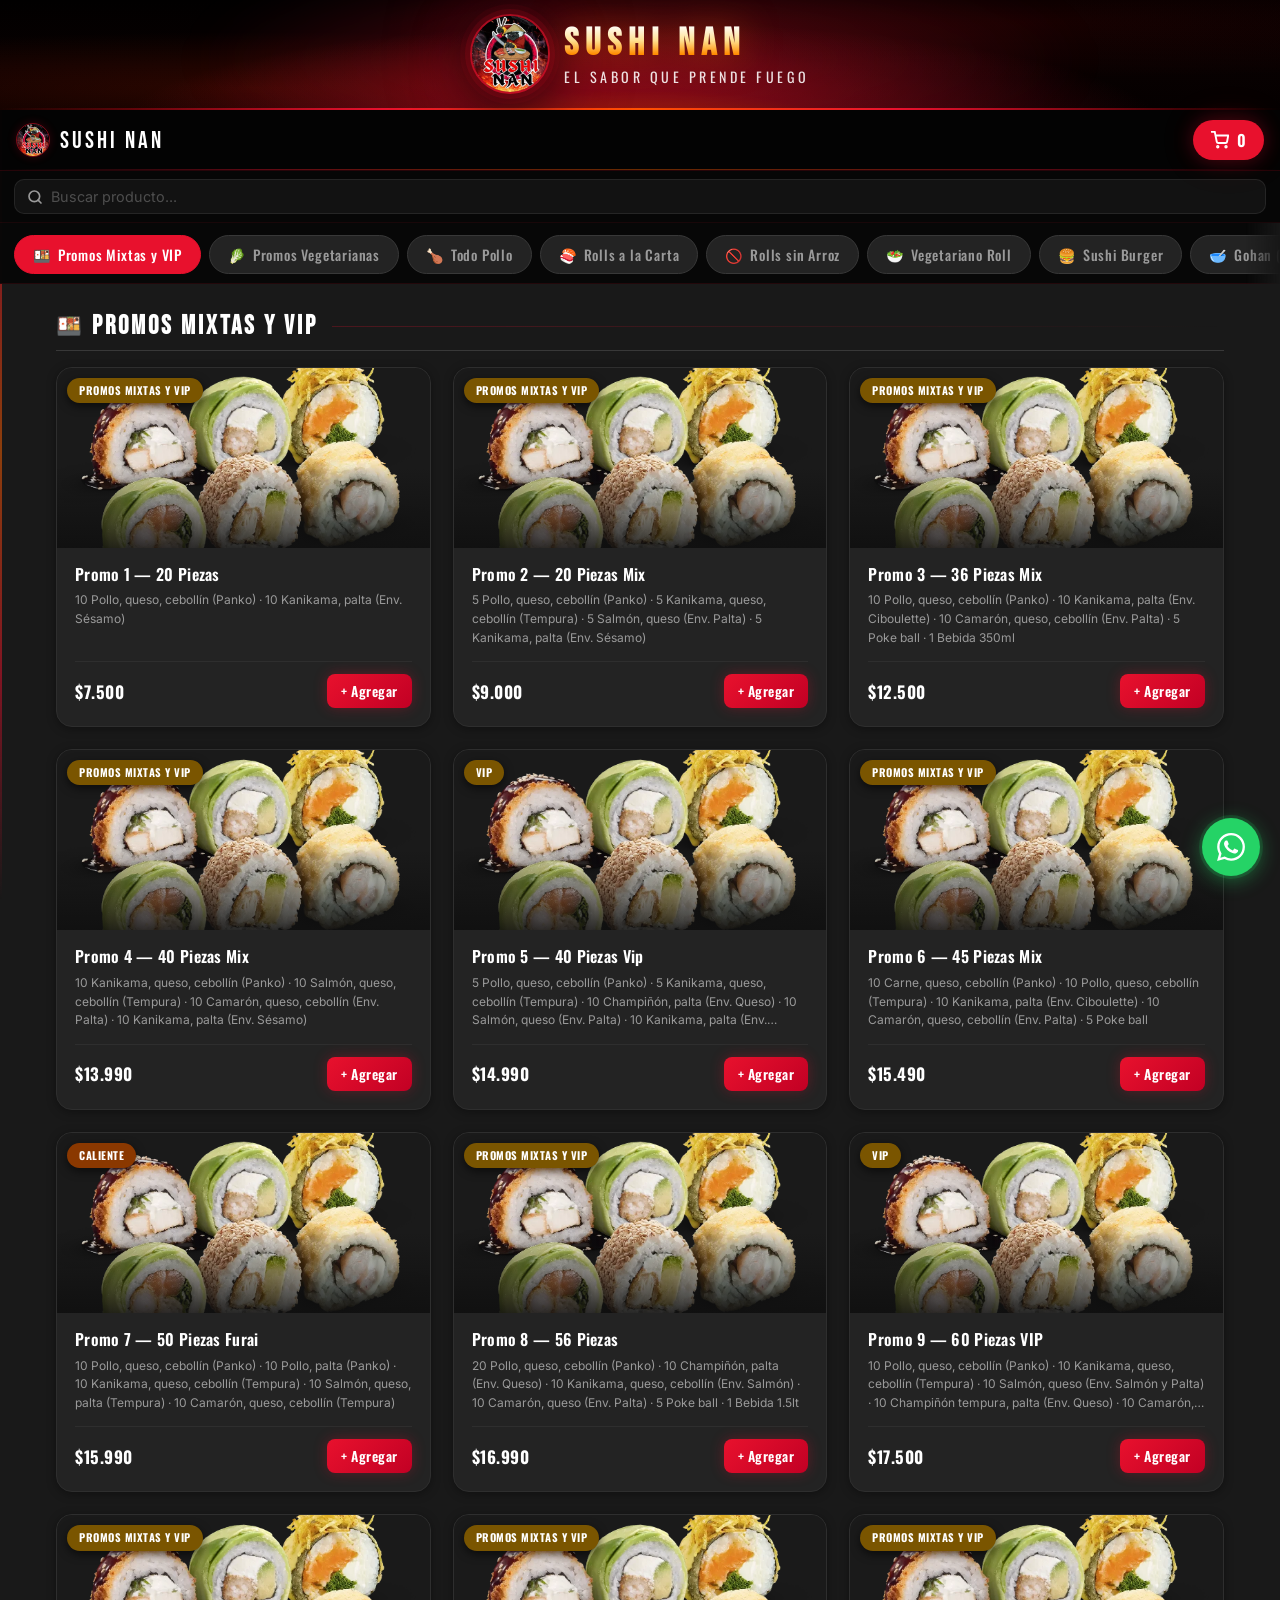
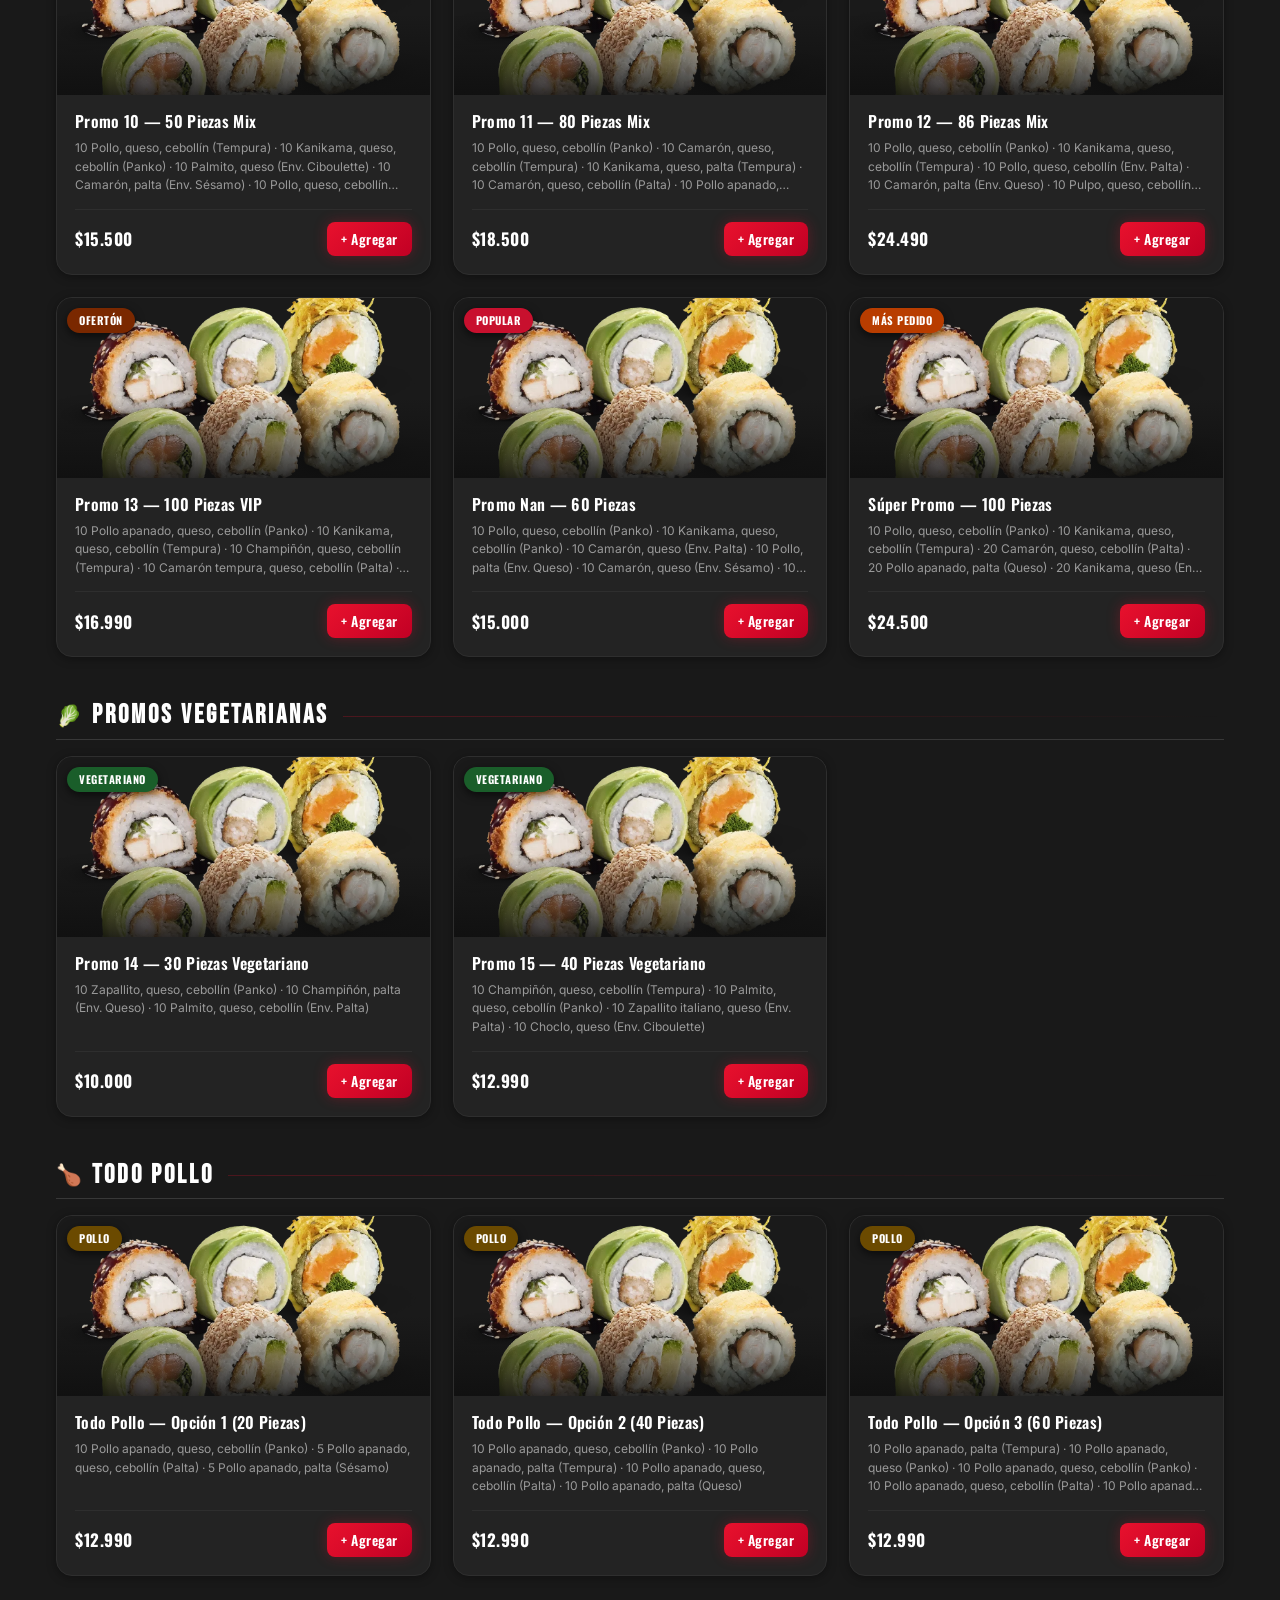
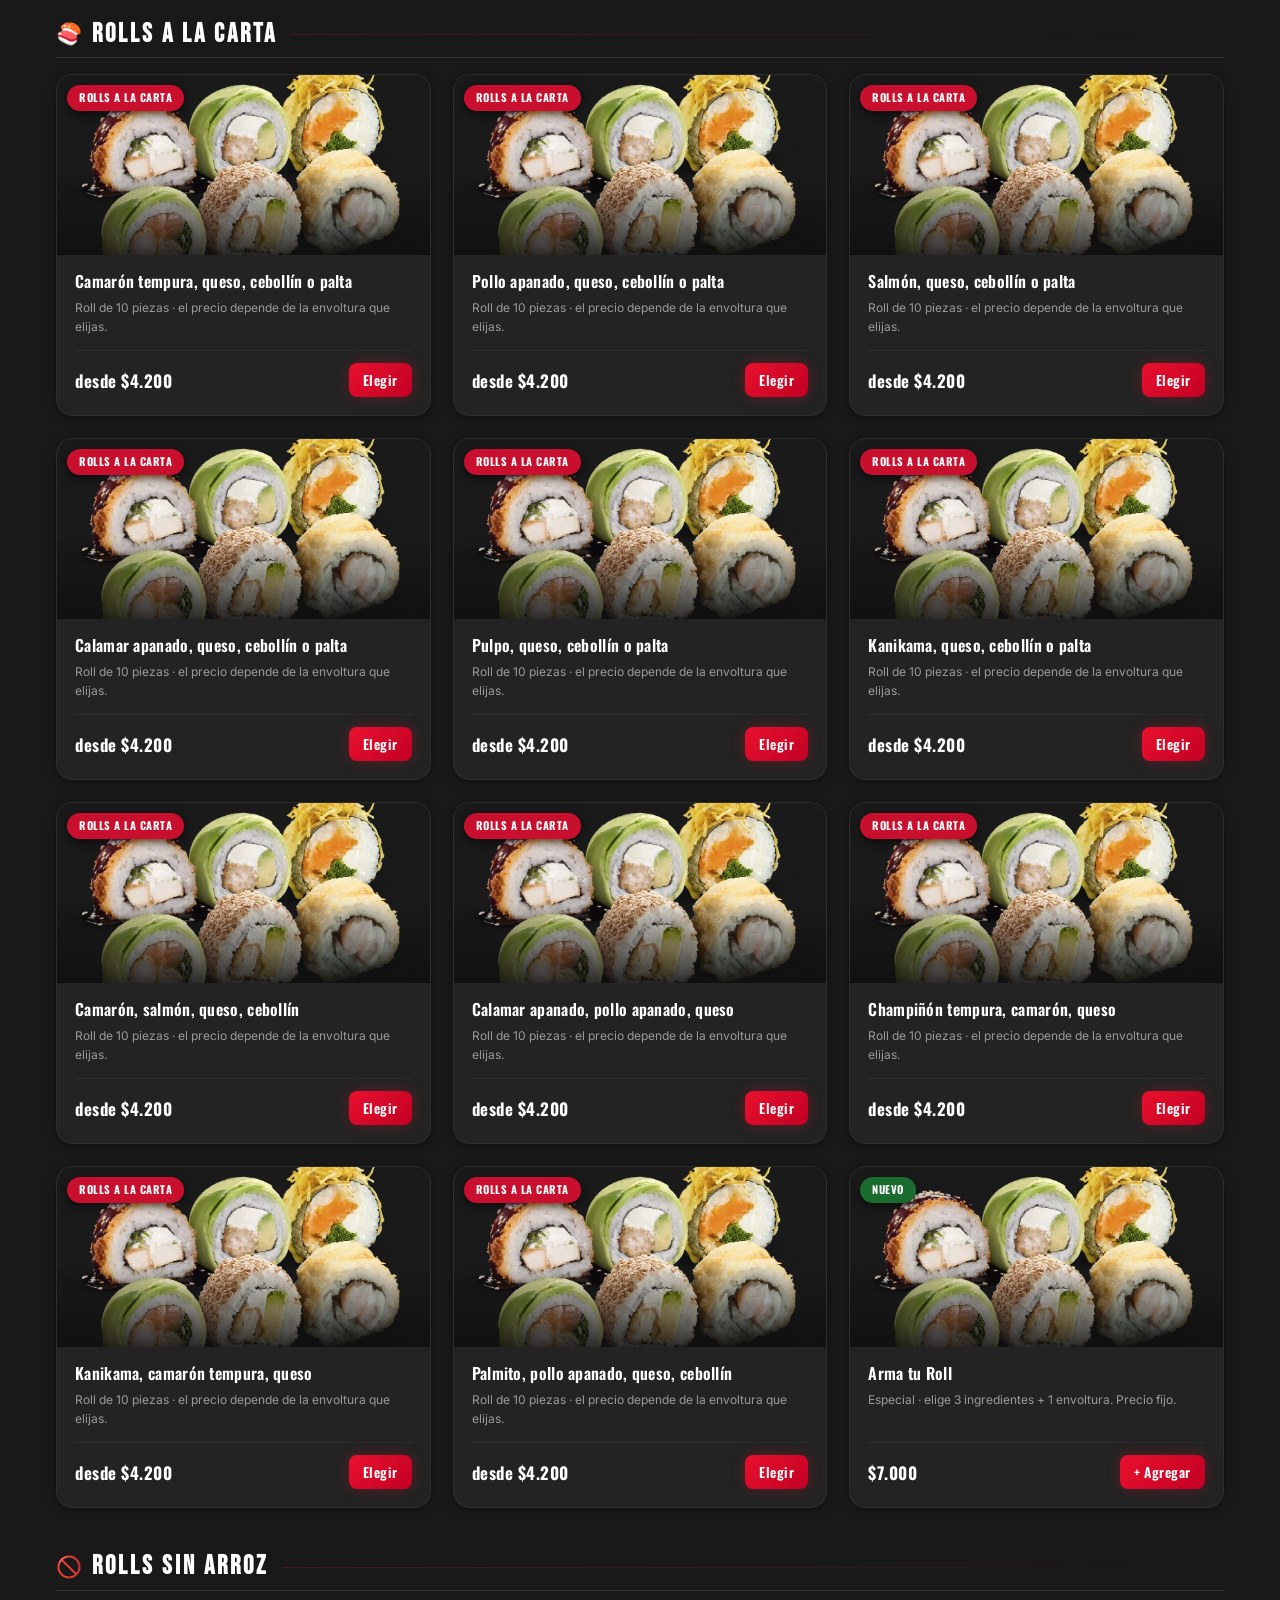
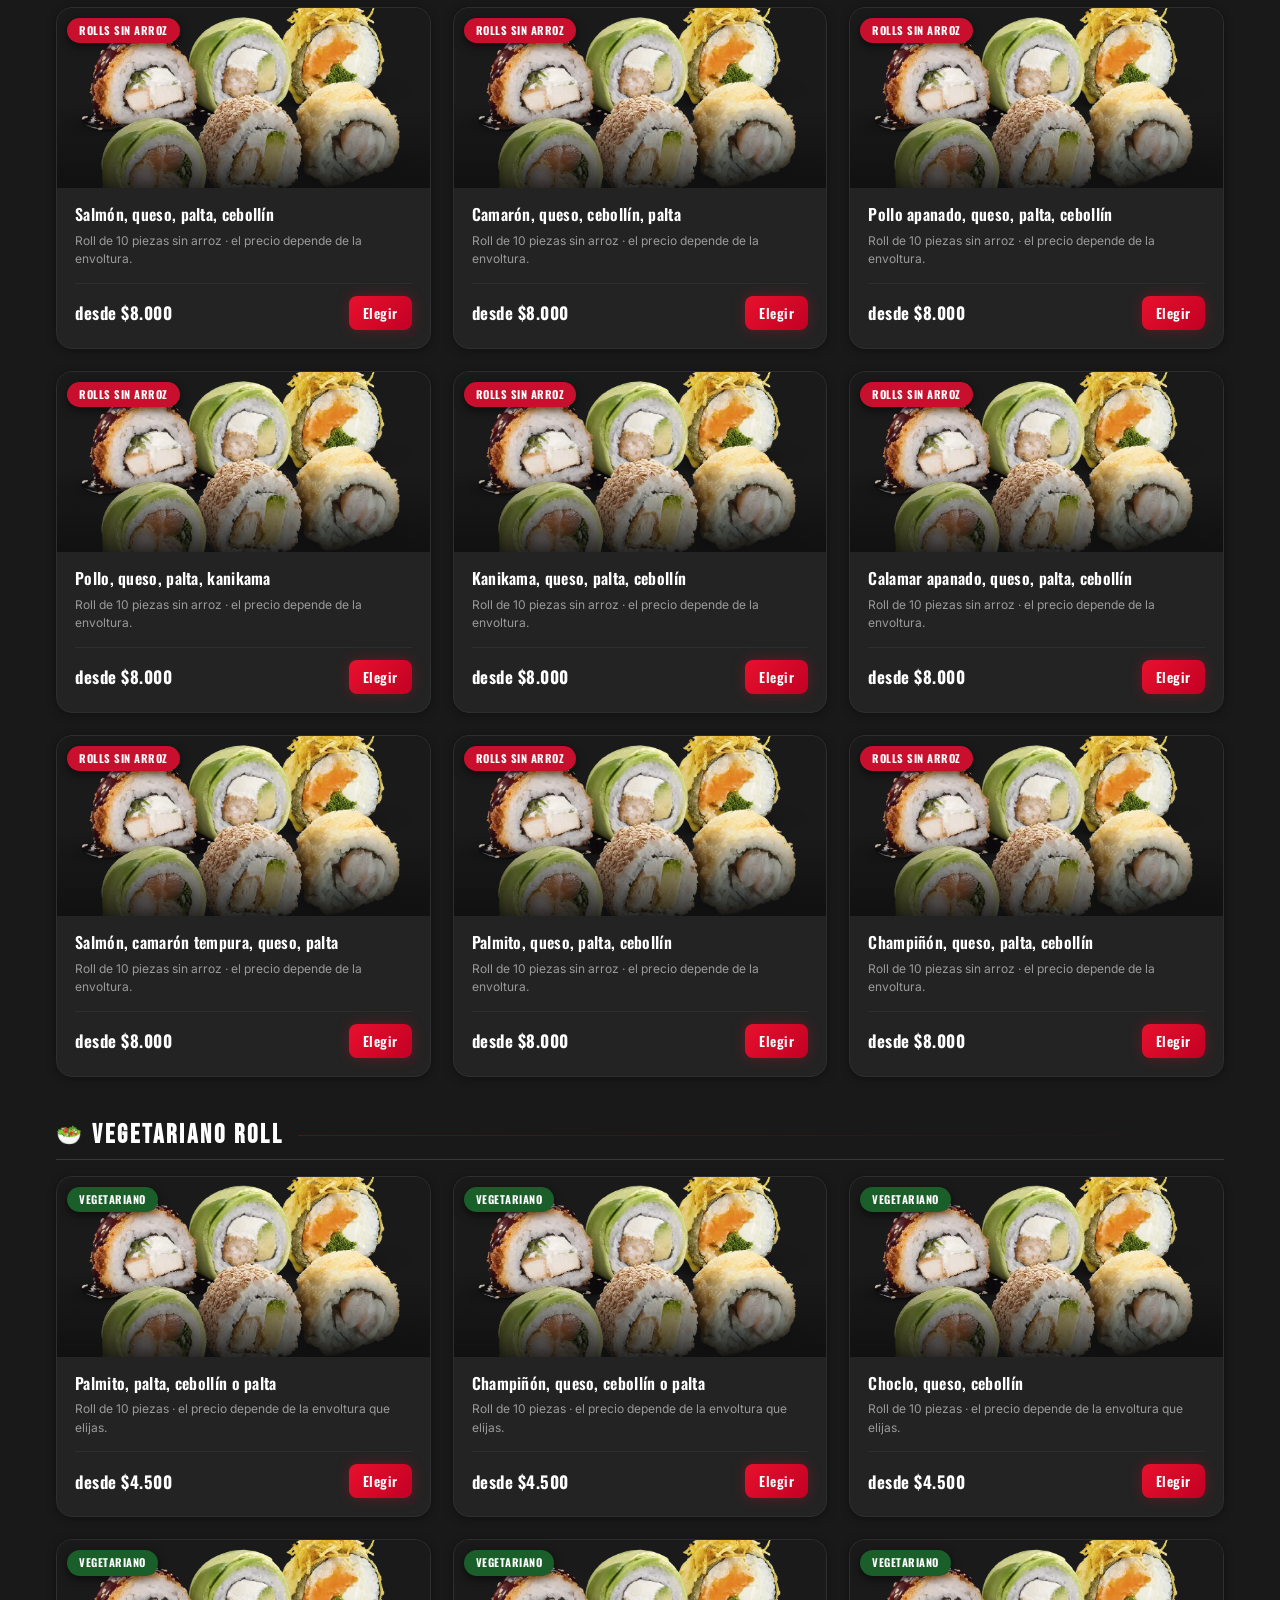
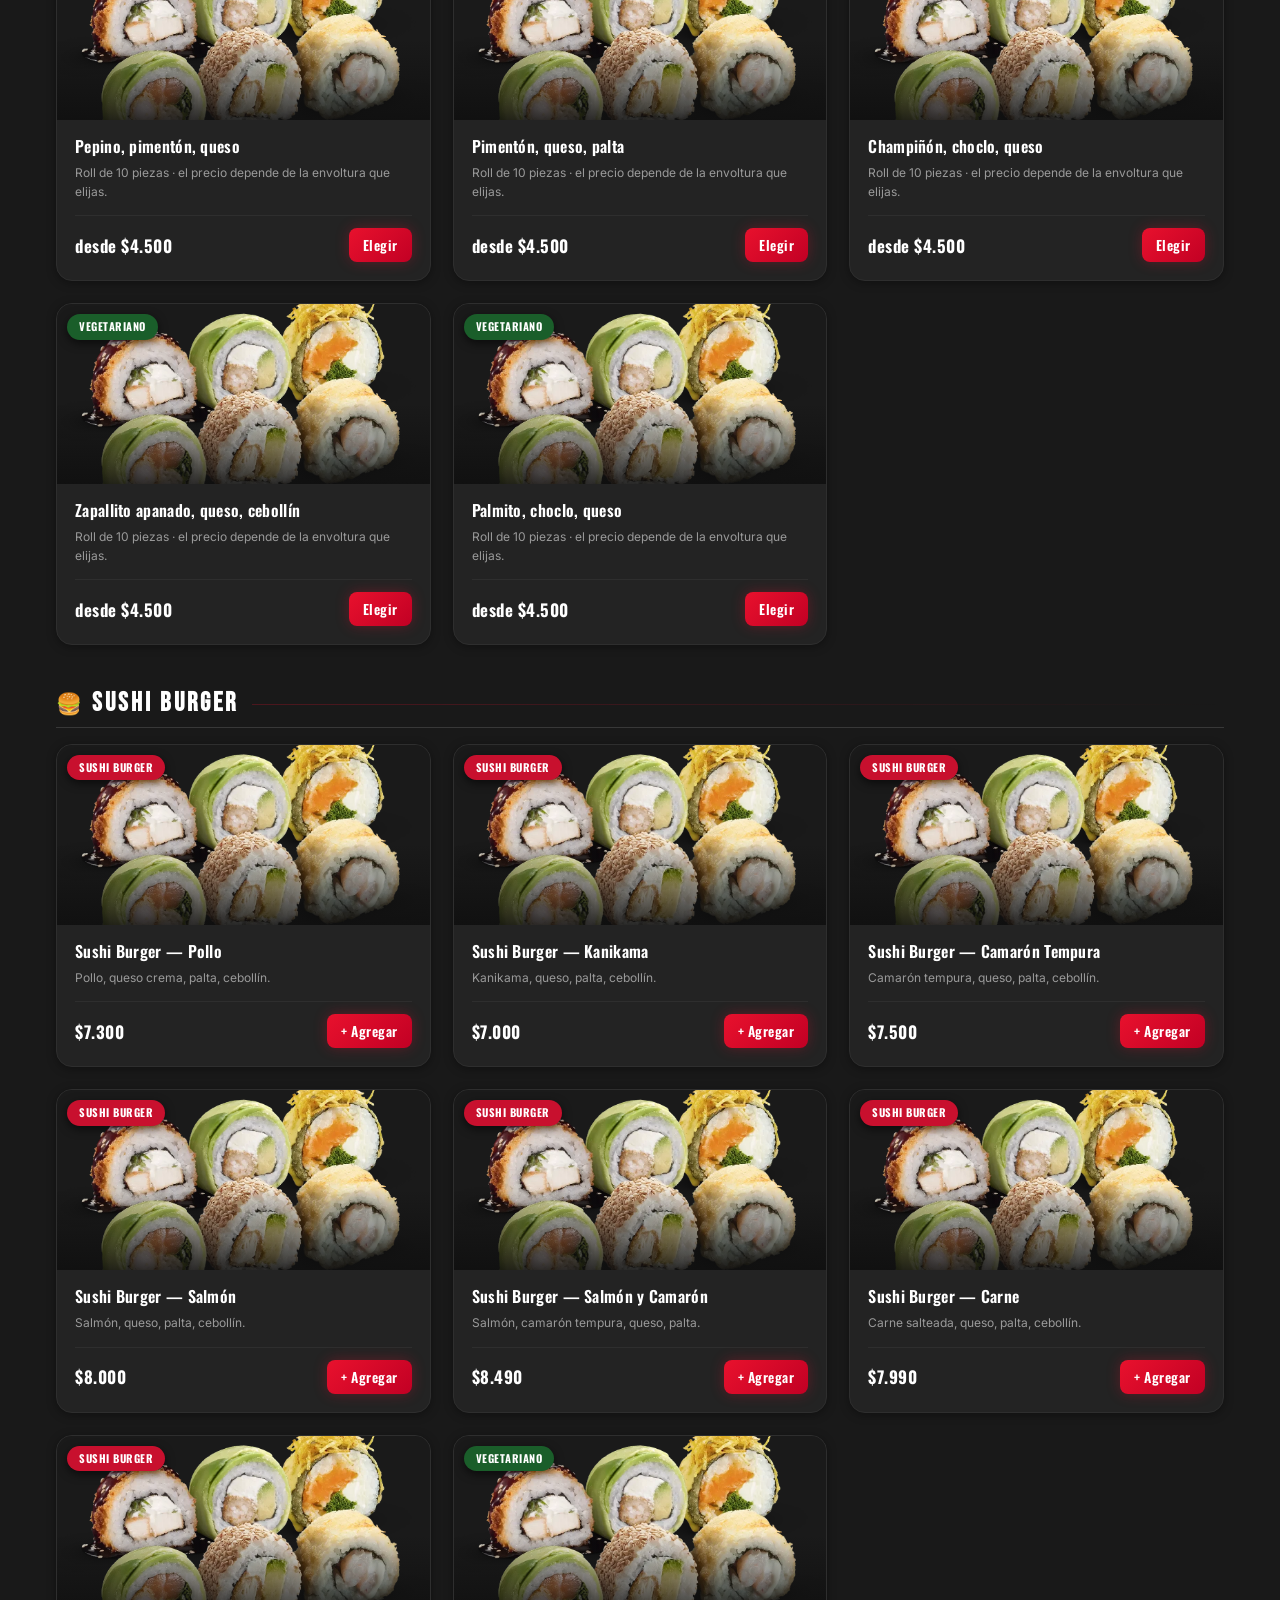
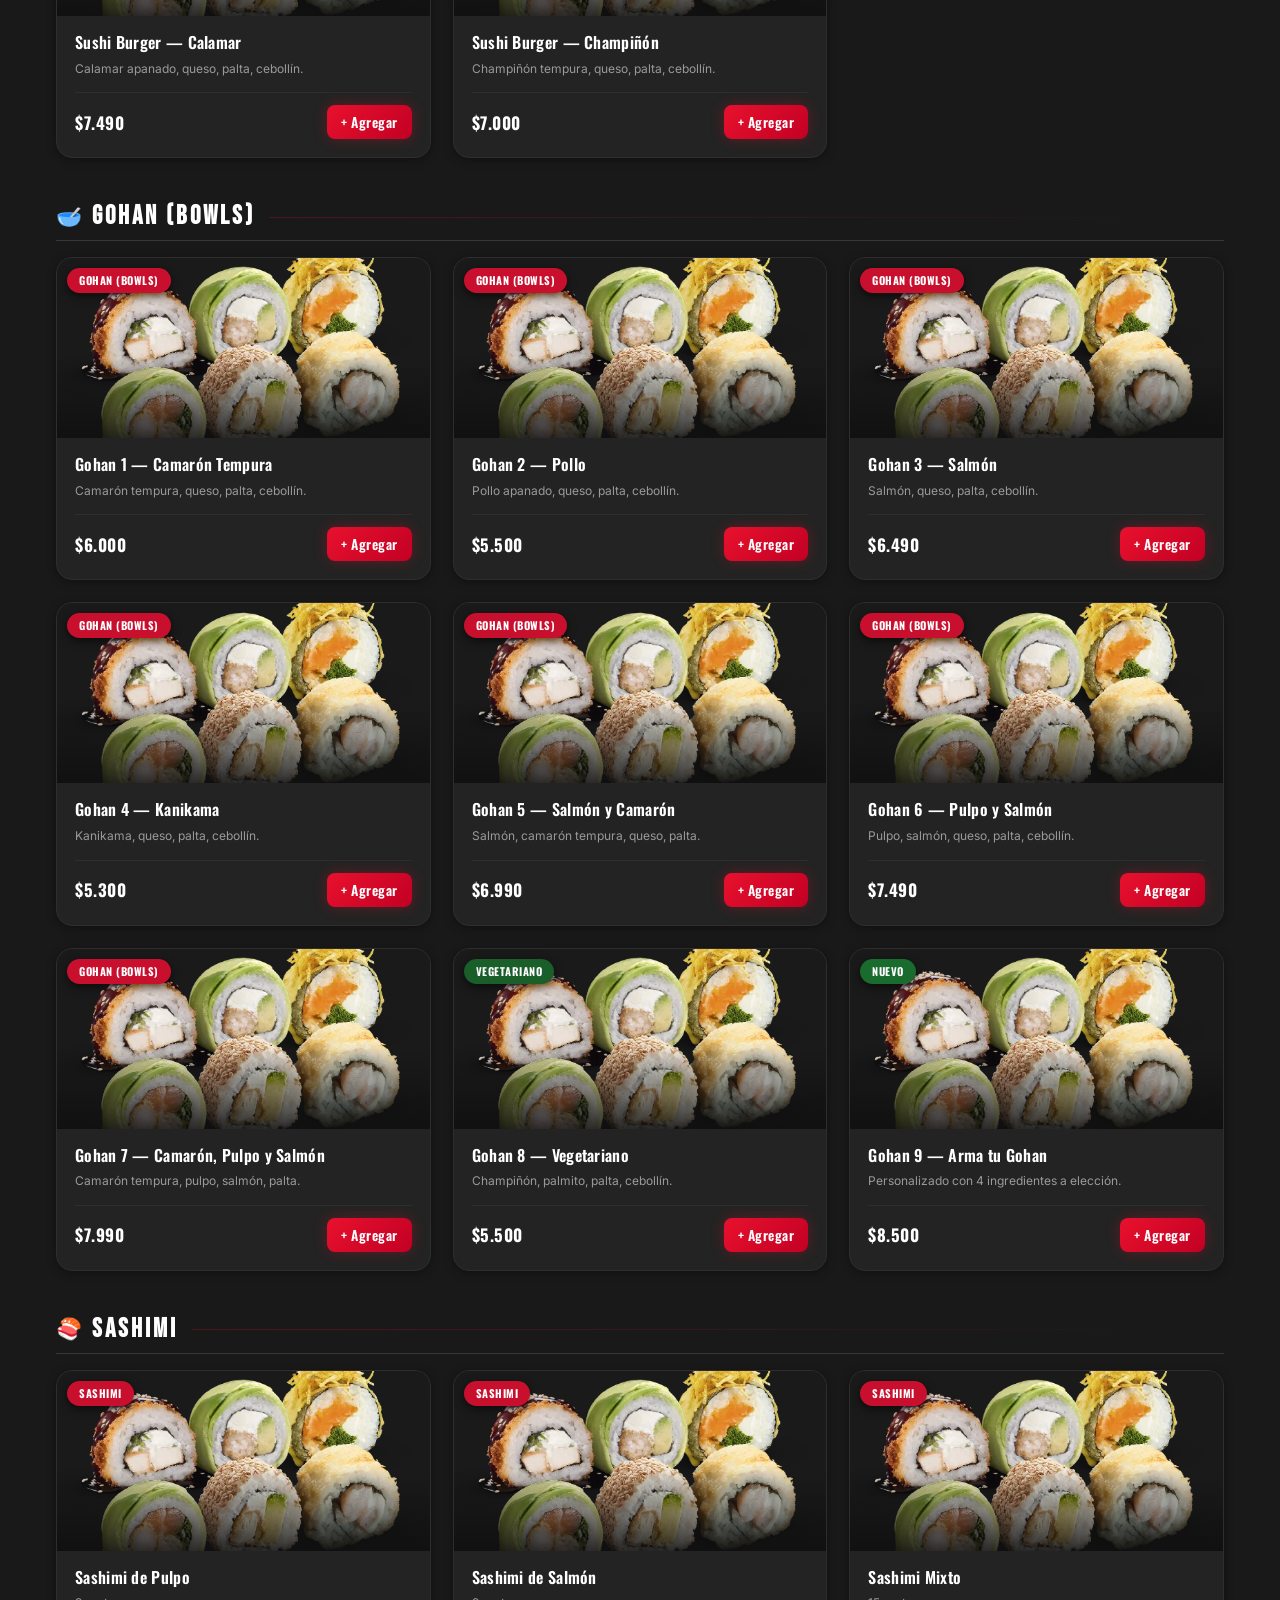
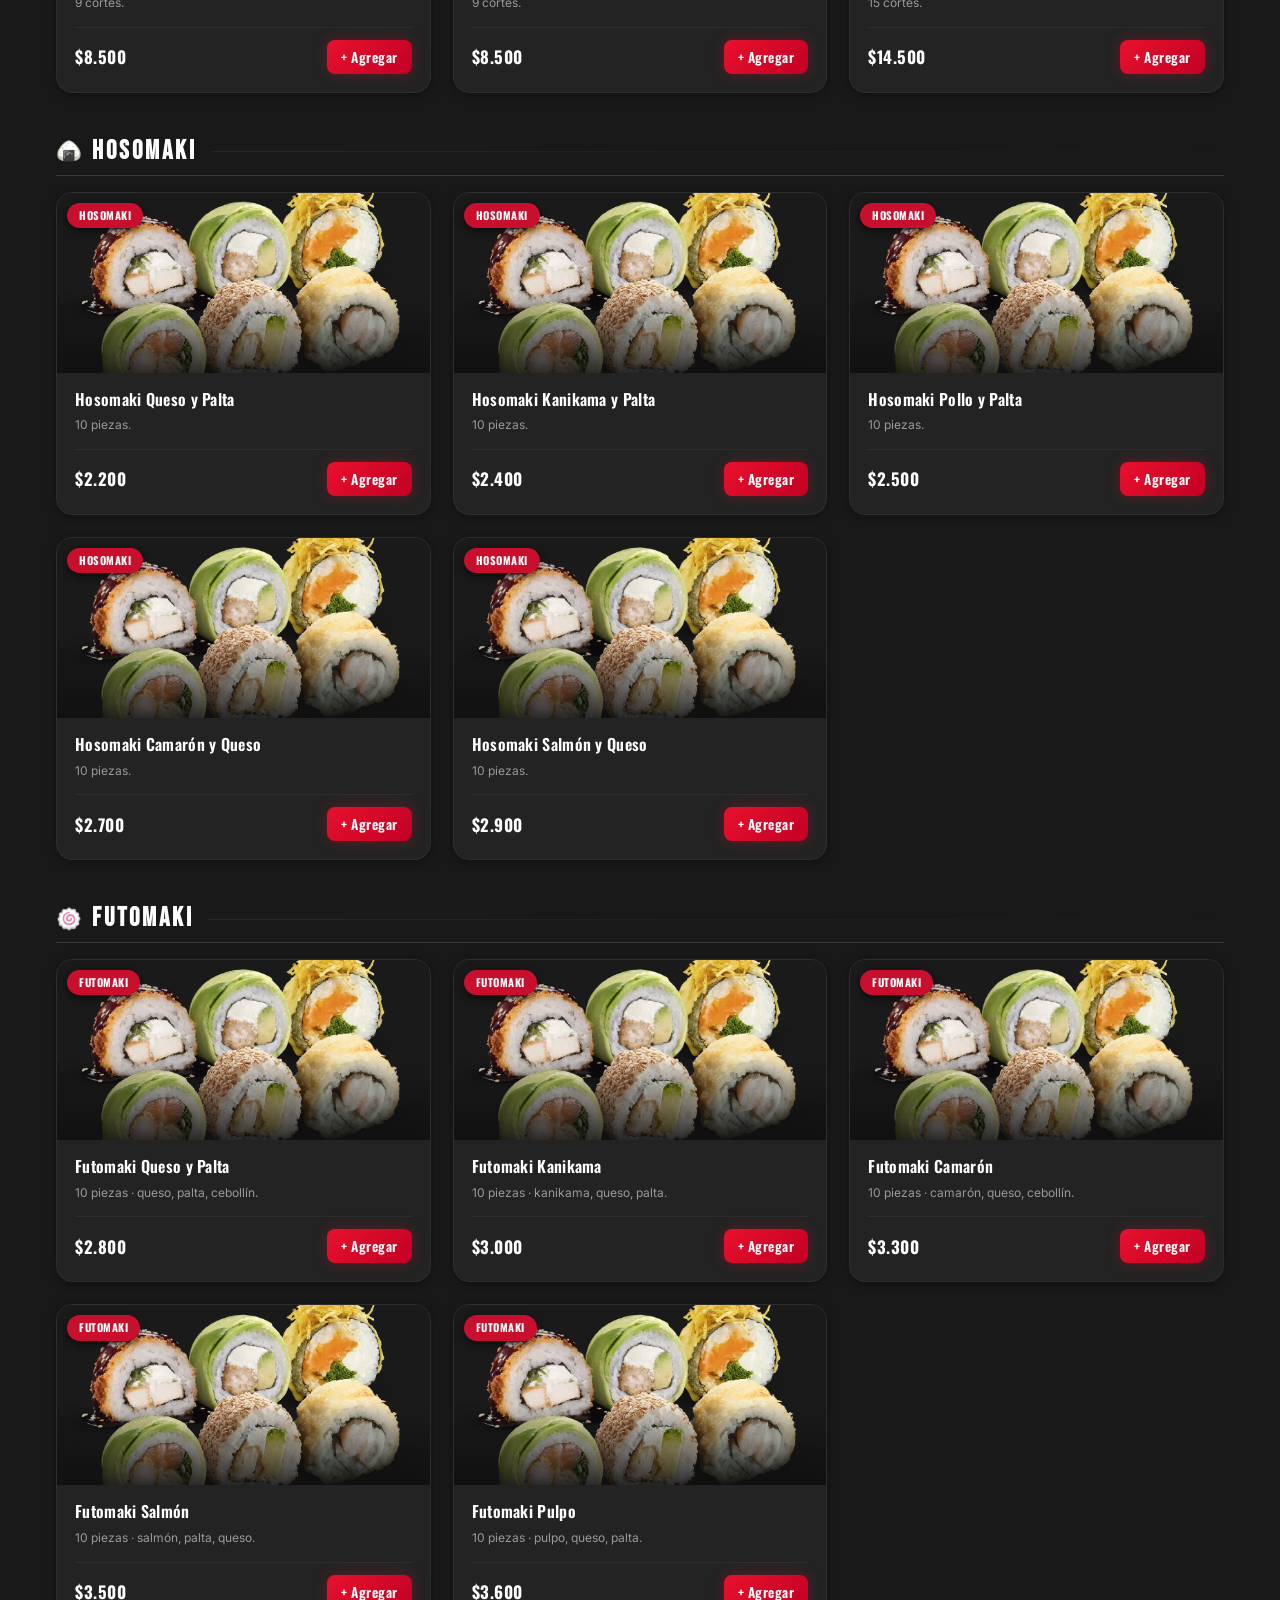
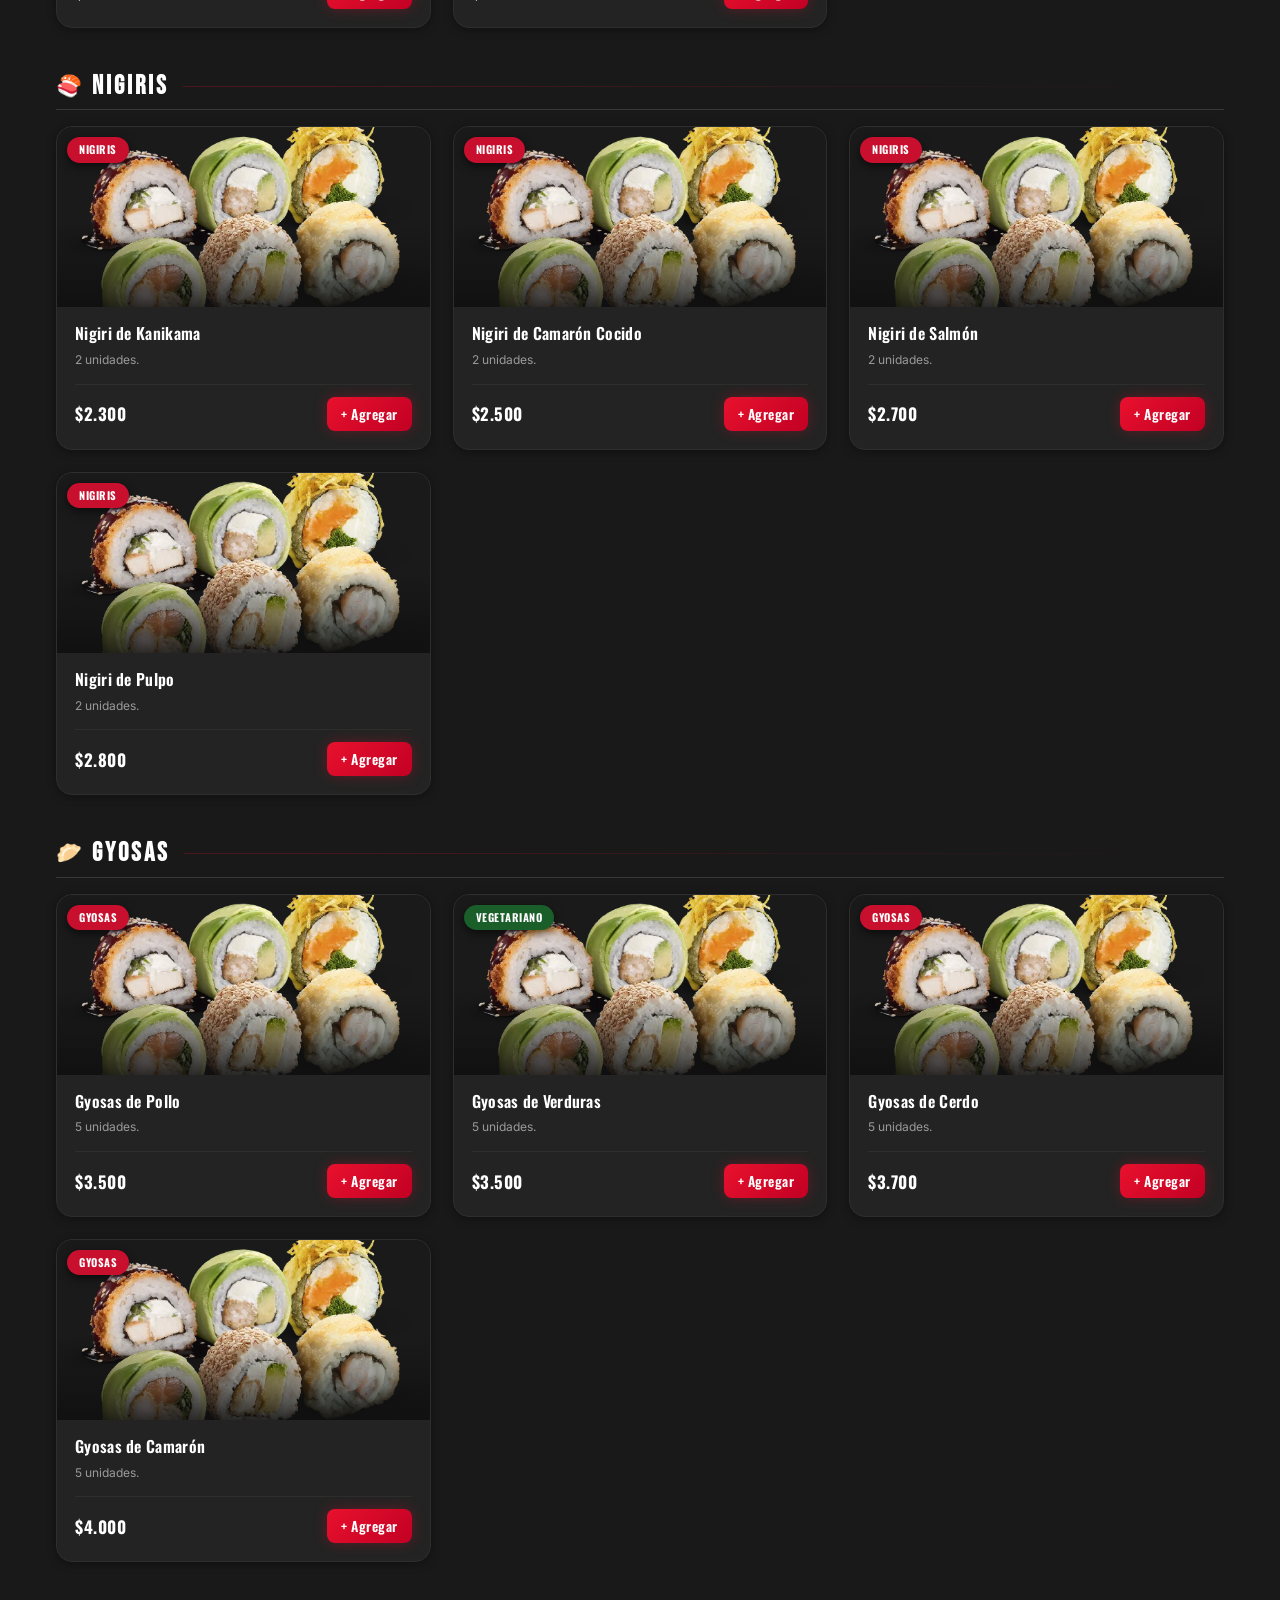
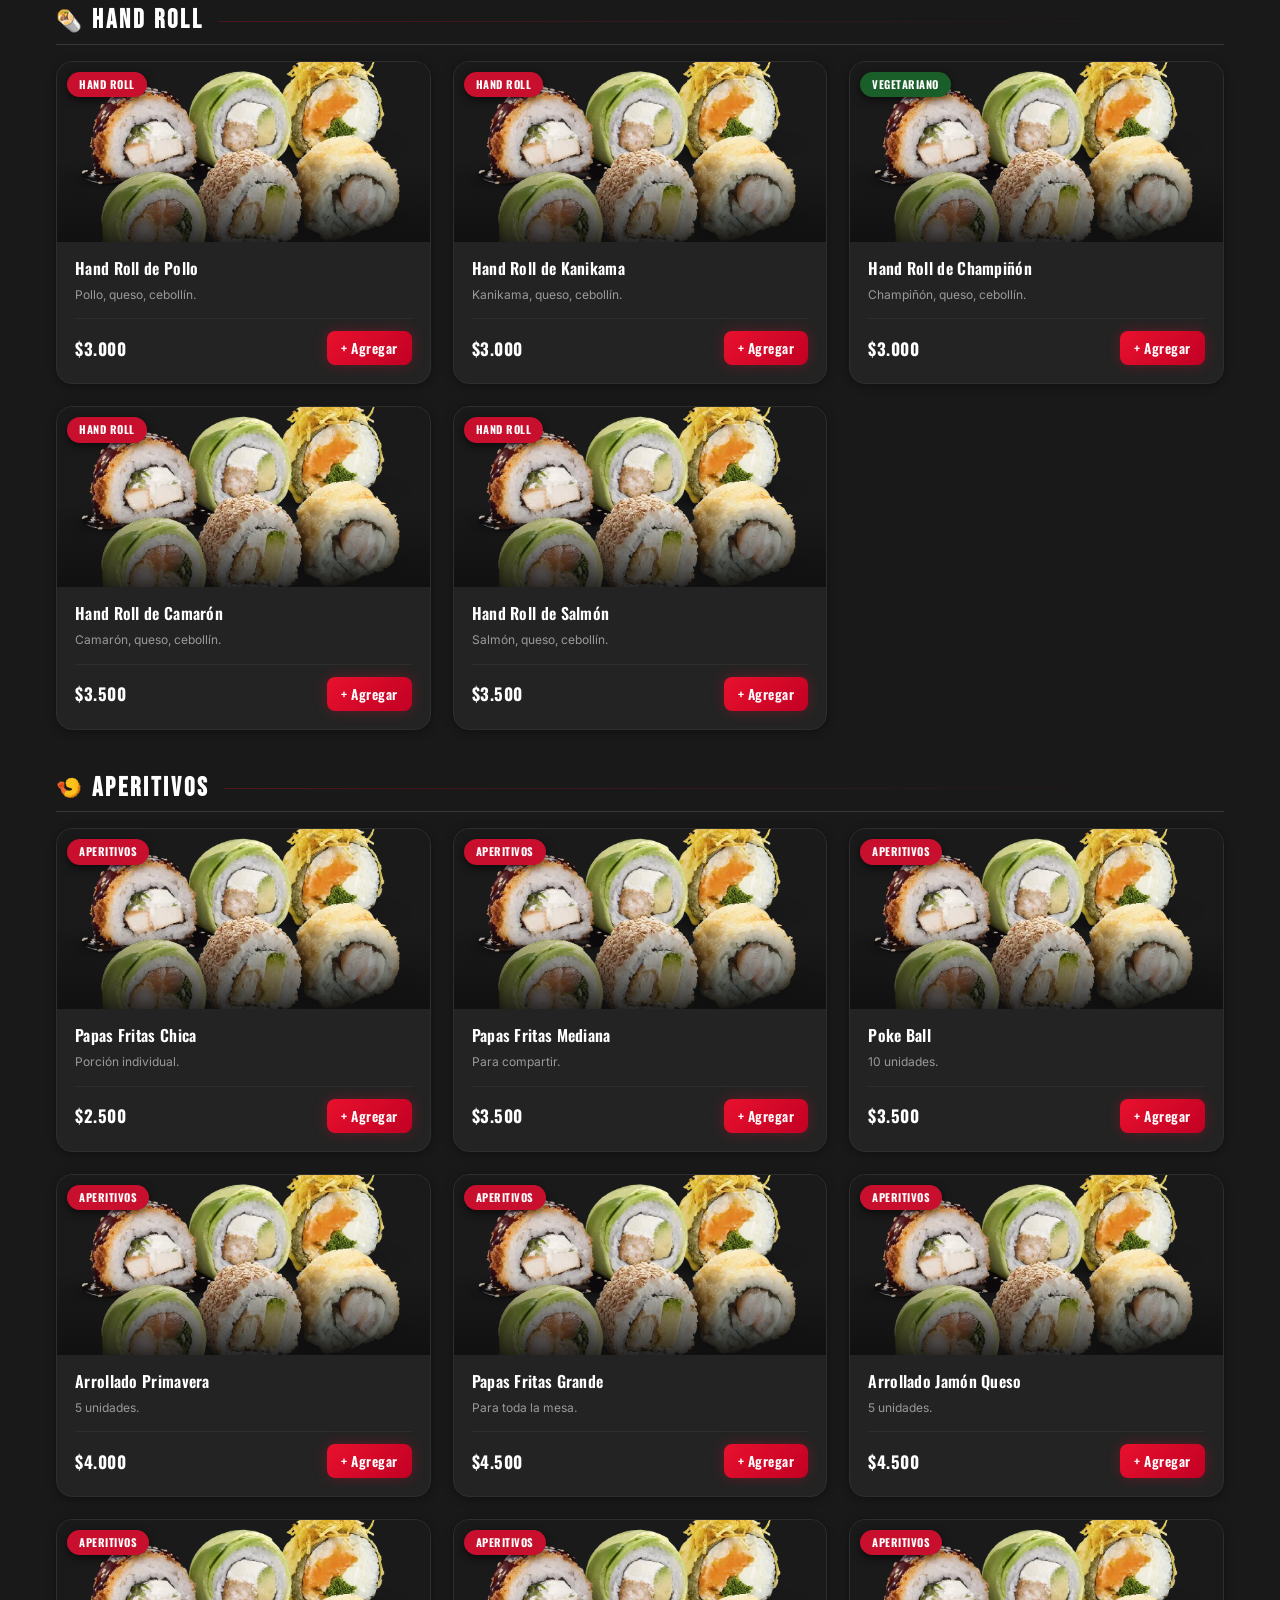
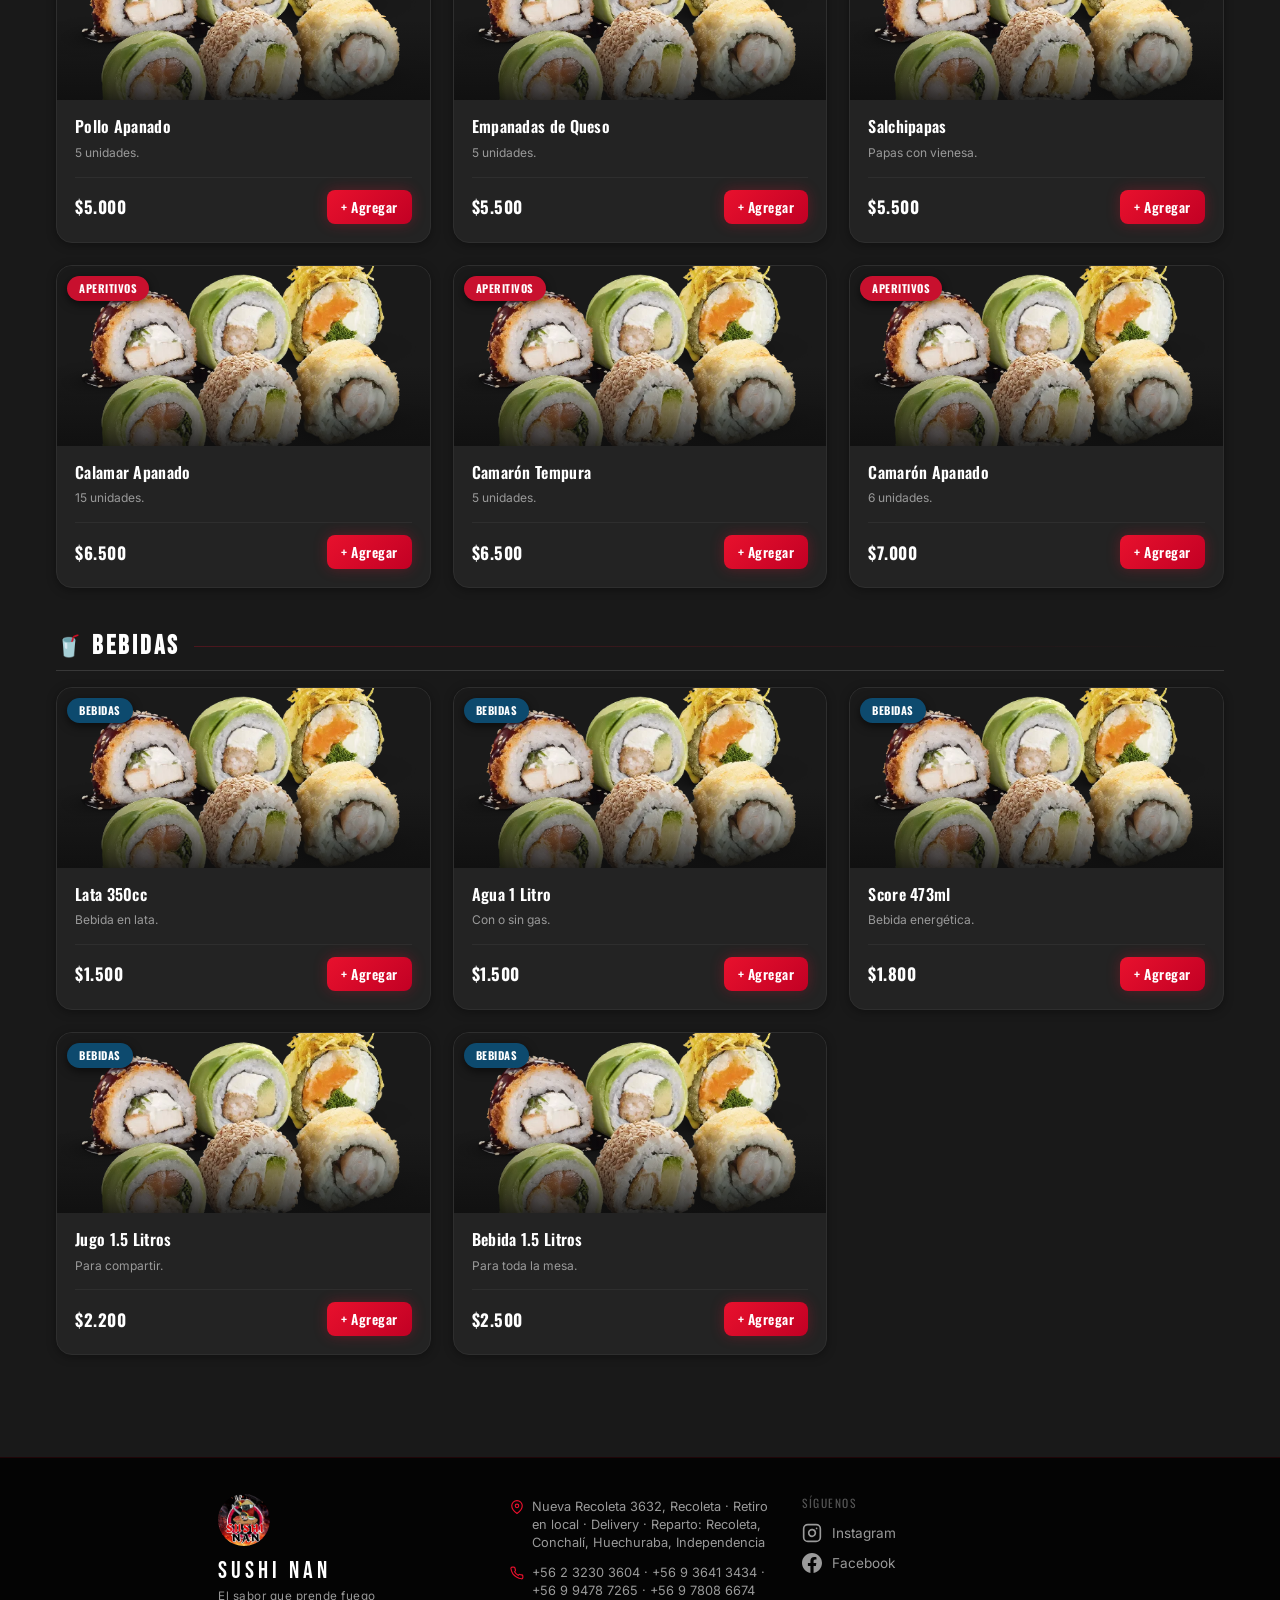
==== koari-web/index.html @ 07b37a82 "Apply vibrant red background as client requested" ====
<!DOCTYPE html>
<html lang="es">
<head>
  <meta charset="UTF-8">
  <meta name="viewport" content="width=device-width, initial-scale=1.0">
  <title>Sushi Nan — Pedidos Online</title>
  <meta name="description" content="Pide tus rolls y combos favoritos de Sushi Nan directamente por WhatsApp.">
  <link rel="preconnect" href="https://fonts.googleapis.com">
  <link rel="preconnect" href="https://fonts.gstatic.com" crossorigin>
  <link href="https://fonts.googleapis.com/css2?family=Bebas+Neue&family=Oswald:wght@400;500;600;700&family=Inter:wght@400;500;600&display=swap" rel="stylesheet">
  <link rel="stylesheet" href="css/styles.css?v=33">
</head>
<body>

  <!-- HERO -->
  <section class="hero" id="hero-section">
    <div class="hero__particles" aria-hidden="true">
      <span></span><span></span><span></span>
      <span></span><span></span><span></span>
    </div>
    <div class="hero__content">
      <img src="img/logo-sushinan.png" alt="Sushi Nan" class="hero__logo" id="logo-negocio">
      <div class="hero__text">
        <h1 class="hero__nombre" id="nombre-negocio">Sushi Nan</h1>
        <p class="hero__tagline" id="tagline-negocio">El sabor que prende fuego</p>
      </div>
    </div>
    <div class="hero__glow" aria-hidden="true"></div>
  </section>

  <!-- HEADER STICKY -->
  <header class="header">
    <div class="header__content">
      <img src="img/logo-sushinan.png" alt="Logo" class="header__logo" id="header-logo">
      <span class="header__nombre" id="header-nombre">Sushi Nan</span>
    </div>
    <button class="header__cart-btn" id="cart-toggle" aria-label="Ver carrito">
      <svg class="cart-icon" width="18" height="18" viewBox="0 0 24 24" fill="none" stroke="currentColor" stroke-width="2.5" stroke-linecap="round" stroke-linejoin="round">
        <circle cx="9" cy="21" r="1"/><circle cx="20" cy="21" r="1"/>
        <path d="M1 1h4l2.68 13.39a2 2 0 0 0 2 1.61h9.72a2 2 0 0 0 2-1.61L23 6H6"/>
      </svg>
      <span id="cart-count">0</span>
    </button>
  </header>

  <!-- BARRA BÚSQUEDA -->
  <div class="busqueda-barra">
    <div class="busqueda-wrap">
      <svg class="busqueda-icono" width="16" height="16" viewBox="0 0 24 24" fill="none" stroke="currentColor" stroke-width="2.5" stroke-linecap="round" stroke-linejoin="round"><circle cx="11" cy="11" r="8"/><path d="m21 21-4.35-4.35"/></svg>
      <input type="search" id="busqueda-input" class="busqueda-input" placeholder="Buscar producto..." autocomplete="off" spellcheck="false">
      <button class="busqueda-limpiar" id="busqueda-limpiar" aria-label="Limpiar">✕</button>
    </div>
  </div>

  <!-- NAV CATEGORÍAS -->
  <nav class="categorias" id="categorias-nav" aria-label="Categorías">
    <!-- Generado por JS -->
  </nav>

  <!-- PRODUCTOS -->
  <main class="productos" id="productos-container">
    <!-- Generado por JS -->
  </main>

  <!-- CARRITO LATERAL -->
  <aside class="carrito" id="carrito-panel" aria-label="Mi pedido">
    <div class="carrito__header">
      <div class="carrito__header-left">
        <svg width="20" height="20" viewBox="0 0 24 24" fill="none" stroke="currentColor" stroke-width="2.5" stroke-linecap="round" stroke-linejoin="round" style="color:#e8112d">
          <circle cx="9" cy="21" r="1"/><circle cx="20" cy="21" r="1"/>
          <path d="M1 1h4l2.68 13.39a2 2 0 0 0 2 1.61h9.72a2 2 0 0 0 2-1.61L23 6H6"/>
        </svg>
        <h2>Mi Pedido</h2>
      </div>
      <button class="carrito__cerrar" id="cart-close" aria-label="Cerrar carrito">✕</button>
    </div>
    <!-- ZONA SCROLLEABLE: items + formulario + pago -->
    <div class="carrito__scroll">
      <div class="carrito__items" id="carrito-items">
        <div class="carrito__vacio">
          <span class="carrito__vacio-icono">🍣</span>
          <p>Tu pedido está vacío</p>
          <span>Agrega algo delicioso</span>
        </div>
      </div>

      <!-- DATOS DEL CLIENTE -->
      <div class="cliente-seccion">
        <p class="pago-titulo">TUS DATOS</p>
        <div class="cliente-campos">
          <div class="cliente-campo">
            <label for="cliente-nombre">Nombre</label>
            <input type="text" id="cliente-nombre" placeholder="¿Cómo te llamas?" autocomplete="name">
          </div>
          <div class="cliente-campo">
            <label for="cliente-telefono">Teléfono</label>
            <input type="tel" id="cliente-telefono" placeholder="+56 9 XXXX XXXX" autocomplete="tel">
          </div>
          <div class="cliente-campo">
            <label for="cliente-direccion">Dirección</label>
            <input type="text" id="cliente-direccion" placeholder="Calle, número, comuna" autocomplete="street-address">
          </div>
          <div class="cliente-campo">
            <label for="cliente-nota">Nota (opcional)</label>
            <input type="text" id="cliente-nota" placeholder="Ej: dejar en conserjería, sin ají...">
          </div>
        </div>
      </div>

      <!-- MÉTODO DE PAGO -->
      <div class="pago-seccion" id="pago-seccion">
        <p class="pago-titulo">MÉTODO DE PAGO</p>
        <div class="pago-opciones">
          <button class="pago-btn activo" data-metodo="efectivo">
            <span>💵</span> Efectivo
          </button>
          <button class="pago-btn" data-metodo="transferencia">
            <span>🏦</span> Transfer.
          </button>
          <button class="pago-btn" data-metodo="tarjeta">
            <span>💳</span> Tarjeta
          </button>
        </div>

        <!-- Panel datos de transferencia -->
        <div class="transferencia-panel" id="transferencia-panel">
          <div class="transferencia-datos" id="transferencia-datos"></div>
          <p class="transferencia-hint">
            Realiza la transferencia y envía el comprobante directamente en el chat de WhatsApp.
          </p>
        </div>
      </div>
    </div>

    <!-- CTA FIJO ABAJO -->
    <div class="carrito__cta">
      <div class="carrito__total">
        <span class="carrito__total-label">Total</span>
        <span class="carrito__total-valor" id="carrito-total">$0</span>
      </div>
      <button class="btn-pedir" id="btn-pedir-whatsapp">
        <svg width="20" height="20" viewBox="0 0 24 24" fill="currentColor" style="flex-shrink:0">
          <path d="M17.472 14.382c-.297-.149-1.758-.867-2.03-.967-.273-.099-.471-.148-.67.15-.197.297-.767.966-.94 1.164-.173.199-.347.223-.644.075-.297-.15-1.255-.463-2.39-1.475-.883-.788-1.48-1.761-1.653-2.059-.173-.297-.018-.458.13-.606.134-.133.298-.347.446-.52.149-.174.198-.298.298-.497.099-.198.05-.371-.025-.52-.075-.149-.669-1.612-.916-2.207-.242-.579-.487-.5-.669-.51-.173-.008-.371-.01-.57-.01-.198 0-.52.074-.792.372-.272.297-1.04 1.016-1.04 2.479 0 1.462 1.065 2.875 1.213 3.074.149.198 2.096 3.2 5.077 4.487.709.306 1.262.489 1.694.625.712.227 1.36.195 1.871.118.571-.085 1.758-.719 2.006-1.413.248-.694.248-1.289.173-1.413-.074-.124-.272-.198-.57-.347m-5.421 7.403h-.004a9.87 9.87 0 01-5.031-1.378l-.361-.214-3.741.982.998-3.648-.235-.374a9.86 9.86 0 01-1.51-5.26c.001-5.45 4.436-9.884 9.888-9.884 2.64 0 5.122 1.03 6.988 2.898a9.825 9.825 0 012.893 6.994c-.003 5.45-4.437 9.884-9.885 9.884m8.413-18.297A11.815 11.815 0 0012.05 0C5.495 0 .16 5.335.157 11.892c0 2.096.547 4.142 1.588 5.945L.057 24l6.305-1.654a11.882 11.882 0 005.683 1.448h.005c6.554 0 11.89-5.335 11.893-11.893a11.821 11.821 0 00-3.48-8.413z"/>
        </svg>
        <span id="btn-pedir-texto">Pedir por WhatsApp</span>
      </button>
    </div>
  </aside>

  <div class="overlay" id="overlay"></div>

  <!-- MODAL PRODUCTO -->
  <div class="modal-overlay" id="modal-overlay" aria-modal="true" role="dialog" aria-label="Detalle del producto">
    <div class="modal-card" id="modal-card">
      <button class="modal-cerrar" id="modal-cerrar" aria-label="Cerrar">✕</button>
      <div class="modal-img-wrap">
        <img src="" alt="" class="modal-img" id="modal-img">
        <span class="modal-badge" id="modal-badge"></span>
      </div>
      <div class="modal-info">
        <h2 class="modal-nombre" id="modal-nombre"></h2>
        <p class="modal-desc" id="modal-desc"></p>
        <div class="modal-variaciones" id="modal-variaciones"></div>
        <div class="modal-bottom">
          <span class="modal-precio" id="modal-precio"></span>
          <div class="modal-controles" id="modal-controles"></div>
        </div>
      </div>
    </div>
  </div>

  <!-- BOTÓN FLOTANTE WHATSAPP -->
  <a class="wsp-flotante" id="wsp-flotante" href="#" target="_blank" aria-label="Escríbenos por WhatsApp">
    <svg width="28" height="28" viewBox="0 0 24 24" fill="currentColor">
      <path d="M17.472 14.382c-.297-.149-1.758-.867-2.03-.967-.273-.099-.471-.148-.67.15-.197.297-.767.966-.94 1.164-.173.199-.347.223-.644.075-.297-.15-1.255-.463-2.39-1.475-.883-.788-1.48-1.761-1.653-2.059-.173-.297-.018-.458.13-.606.134-.133.298-.347.446-.52.149-.174.198-.298.298-.497.099-.198.05-.371-.025-.52-.075-.149-.669-1.612-.916-2.207-.242-.579-.487-.5-.669-.51-.173-.008-.371-.01-.57-.01-.198 0-.52.074-.792.372-.272.297-1.04 1.016-1.04 2.479 0 1.462 1.065 2.875 1.213 3.074.149.198 2.096 3.2 5.077 4.487.709.306 1.262.489 1.694.625.712.227 1.36.195 1.871.118.571-.085 1.758-.719 2.006-1.413.248-.694.248-1.289.173-1.413-.074-.124-.272-.198-.57-.347m-5.421 7.403h-.004a9.87 9.87 0 01-5.031-1.378l-.361-.214-3.741.982.998-3.648-.235-.374a9.86 9.86 0 01-1.51-5.26c.001-5.45 4.436-9.884 9.888-9.884 2.64 0 5.122 1.03 6.988 2.898a9.825 9.825 0 012.893 6.994c-.003 5.45-4.437 9.884-9.885 9.884m8.413-18.297A11.815 11.815 0 0012.05 0C5.495 0 .16 5.335.157 11.892c0 2.096.547 4.142 1.588 5.945L.057 24l6.305-1.654a11.882 11.882 0 005.683 1.448h.005c6.554 0 11.89-5.335 11.893-11.893a11.821 11.821 0 00-3.48-8.413z"/>
    </svg>
  </a>

  <footer class="footer">
    <div class="footer__top">
      <div class="footer__marca">
        <img src="img/logo-sushinan.png" alt="Sushi Nan" class="footer__logo" id="footer-logo">
        <p class="footer__nombre" id="footer-nombre">Sushi Nan</p>
        <p class="footer__tagline" id="footer-tagline">El sabor que prende fuego</p>
      </div>
      <div class="footer__info">
        <div class="footer__info-item" id="footer-direccion">
          <svg width="14" height="14" viewBox="0 0 24 24" fill="none" stroke="currentColor" stroke-width="2" stroke-linecap="round" stroke-linejoin="round"><path d="M21 10c0 7-9 13-9 13s-9-6-9-13a9 9 0 0 1 18 0z"/><circle cx="12" cy="10" r="3"/></svg>
          <span>Cargando...</span>
        </div>
        <div class="footer__info-item" id="footer-telefono">
          <svg width="14" height="14" viewBox="0 0 24 24" fill="none" stroke="currentColor" stroke-width="2" stroke-linecap="round" stroke-linejoin="round"><path d="M22 16.92v3a2 2 0 0 1-2.18 2 19.79 19.79 0 0 1-8.63-3.07A19.5 19.5 0 0 1 4.69 13 19.79 19.79 0 0 1 1.6 4.38 2 2 0 0 1 3.57 2h3a2 2 0 0 1 2 1.72c.127.96.361 1.903.7 2.81a2 2 0 0 1-.45 2.11L7.91 9.91a16 16 0 0 0 6.1 6.1l.91-.92a2 2 0 0 1 2.11-.45c.907.339 1.85.573 2.81.7A2 2 0 0 1 22 16.92z"/></svg>
          <span>Cargando...</span>
        </div>
        <div class="footer__info-item" id="footer-horario">
          <svg width="14" height="14" viewBox="0 0 24 24" fill="none" stroke="currentColor" stroke-width="2" stroke-linecap="round" stroke-linejoin="round"><circle cx="12" cy="12" r="10"/><polyline points="12 6 12 12 16 14"/></svg>
          <span>Cargando...</span>
        </div>
      </div>
      <div class="footer__redes">
        <p class="footer__redes-titulo">Síguenos</p>
        <div class="footer__redes-links">
          <a class="footer__red" id="footer-instagram" href="#" target="_blank" aria-label="Instagram">
            <svg width="20" height="20" viewBox="0 0 24 24" fill="none" stroke="currentColor" stroke-width="2" stroke-linecap="round" stroke-linejoin="round"><rect x="2" y="2" width="20" height="20" rx="5" ry="5"/><path d="M16 11.37A4 4 0 1 1 12.63 8 4 4 0 0 1 16 11.37z"/><line x1="17.5" y1="6.5" x2="17.51" y2="6.5"/></svg>
            Instagram
          </a>
          <a class="footer__red" id="footer-facebook" href="#" target="_blank" aria-label="Facebook">
            <svg width="20" height="20" viewBox="0 0 24 24" fill="currentColor"><path d="M24 12.073c0-6.627-5.373-12-12-12s-12 5.373-12 12c0 5.99 4.388 10.954 10.125 11.854v-8.385H7.078v-3.47h3.047V9.43c0-3.007 1.792-4.669 4.533-4.669 1.312 0 2.686.235 2.686.235v2.953H15.83c-1.491 0-1.956.925-1.956 1.874v2.25h3.328l-.532 3.47h-2.796v8.385C19.612 23.027 24 18.062 24 12.073z"/></svg>
            Facebook
          </a>
        </div>
      </div>
    </div>
    <div class="footer__bottom">
      <p>© 2025 Sushi Nan · Todos los derechos reservados · Pedidos sujetos a disponibilidad</p>
    </div>
  </footer>

  <script src="js/data.js?v=4"></script>
  <script src="js/placeholders.js?v=1"></script>
  <script src="js/ilustraciones.js?v=1"></script>
  <script src="js/cart.js?v=4"></script>
  <script src="js/app.js?v=7"></script>
</body>
</html>
---- koari-web/css/styles.css ----
@import url('https://fonts.googleapis.com/css2?family=Bebas+Neue&family=Oswald:wght@400;500;600;700&family=Inter:wght@400;500;600&display=swap');

/* =====================
   VARIABLES
   ===================== */

/*
  ╔══════════════════════════════════════════════════════╗
  ║  ROLLBACK — COLORES ANTERIORES (versión oscura)     ║
  ║  Para volver, reemplaza los valores de abajo por:   ║
  ║                                                      ║
  ║  --bg:        #060606;                              ║
  ║  --bg-2:      #0d0d0d;                              ║
  ║  --rojo:      #e8112d;                              ║
  ║  --rojo-dark: #a80d20;                              ║
  ║  --dorado:    #ffc040;                              ║
  ║                                                      ║
  ║  Y en body::before:  rgba(4,4,4,0.82)              ║
  ║  Y en .producto-card:                               ║
  ║    background: linear-gradient(180deg,              ║
  ║      #E60000 0%, #B30000 100%);                     ║
  ║    box-shadow: 0 2px 10px rgba(0,0,0,0.4);         ║
  ╚══════════════════════════════════════════════════════╝
*/

:root {
  --bg:           #191919;
  --bg-2:         #1f1f1f;
  --bg-card:      #232323;
  --bg-card-h:    #2c2c2c;
  --rojo:         #e8112d;
  --rojo-dark:    #a80d20;
  --naranja:      #ff5200;
  --fuego:        #ff8c00;
  --dorado:       #ffffff;
  --texto:        #ffffff;
  --texto-2:      #9a9a9a;
  --texto-3:      #555;
  --borde:        #2e2e2e;
  --borde-2:      #383838;
  --radio:        14px;
  --trans:        0.2s ease;
}

*, *::before, *::after { box-sizing: border-box; margin: 0; padding: 0; }
html { scroll-behavior: smooth; }

/* =====================
   BODY — TEXTURA FUEGO
   ===================== */
body {
  font-family: 'Inter', -apple-system, BlinkMacSystemFont, sans-serif;
  color: var(--texto);
  min-height: 100vh;
  padding-bottom: 0;
  -webkit-font-smoothing: antialiased;
  position: relative;
  background-color: var(--bg);
  background-image: none;
}

/* Overlay oscuro sobre la imagen de fondo para legibilidad */
body::before {
  content: '';
  position: fixed;
  inset: 0;
  pointer-events: none;
  z-index: 0;
  background: transparent;
}

/* Línea de brasa en los bordes laterales */
body::after {
  content: '';
  position: fixed;
  top: 0; bottom: 0; left: 0;
  width: 2px;
  pointer-events: none;
  z-index: 0;
  background: linear-gradient(
    180deg,
    transparent 0%,
    rgba(232,17,45,0.5) 25%,
    rgba(255,100,0,0.5) 50%,
    rgba(232,17,45,0.5) 75%,
    transparent 100%
  );
  animation: border-pulse 6s ease-in-out infinite;
}

@keyframes border-pulse {
  0%, 100% { opacity: 0.4; }
  50%       { opacity: 0.9; }
}

/* Todos los elementos del cuerpo encima del glow */
header, nav, main, aside, footer, .hero, .overlay {
  position: relative;
  z-index: 1;
}

/* =====================
   HERO
   ===================== */
.hero {
  position: relative;
  min-height: 0;
  display: flex;
  align-items: center;
  justify-content: center;
  overflow: hidden;
  padding: 14px 20px 16px;
  background:
    radial-gradient(ellipse at 50% 118%, rgba(255,65,0,0.60) 0%, rgba(232,17,45,0.32) 22%, transparent 58%),
    radial-gradient(ellipse at 20% 80%,  rgba(255,40,0,0.15) 0%, transparent 45%),
    radial-gradient(ellipse at 80% 20%,  rgba(200,10,10,0.10) 0%, transparent 45%),
    linear-gradient(180deg, #010000 0%, #080101 60%, #050000 100%);
  z-index: 1;
}

/* Línea inferior de fuego */
.hero::after {
  content: '';
  position: absolute;
  bottom: 0; left: 0; right: 0;
  height: 2px;
  background: linear-gradient(90deg,
    transparent 0%,
    rgba(140,5,15,0.6) 10%,
    var(--rojo) 30%,
    var(--naranja) 50%,
    var(--rojo) 70%,
    rgba(140,5,15,0.6) 90%,
    transparent 100%
  );
}

/* Brasas flotantes */
.hero__particles {
  position: absolute;
  inset: 0;
  pointer-events: none;
  overflow: hidden;
}
.hero__particles span {
  position: absolute;
  bottom: 8%;
  border-radius: 50%;
  opacity: 0;
  animation: ember-float 6s ease-in infinite;
  filter: blur(0.5px);
}
.hero__particles span:nth-child(1)  { left:8%;  width:3px; height:3px; background:var(--dorado);  animation-delay:0s;   animation-duration:5.5s; }
.hero__particles span:nth-child(2)  { left:22%; width:5px; height:5px; background:var(--naranja); animation-delay:1.3s; animation-duration:7s; }
.hero__particles span:nth-child(3)  { left:38%; width:3px; height:3px; background:var(--fuego);   animation-delay:0.7s; animation-duration:5s; }
.hero__particles span:nth-child(4)  { left:52%; width:4px; height:4px; background:var(--rojo);    animation-delay:2.2s; animation-duration:6.5s; }
.hero__particles span:nth-child(5)  { left:68%; width:3px; height:3px; background:var(--dorado);  animation-delay:1s;   animation-duration:5s; }
.hero__particles span:nth-child(6)  { left:80%; width:5px; height:5px; background:var(--naranja); animation-delay:3s;   animation-duration:7s; }
.hero__particles span:nth-child(7)  { left:91%; width:2px; height:2px; background:#ff2200;        animation-delay:0.4s; animation-duration:4.5s; }
.hero__particles span:nth-child(8)  { left:15%; width:4px; height:4px; background:var(--rojo);    animation-delay:2.8s; animation-duration:6s; }
.hero__particles span:nth-child(9)  { left:45%; width:2px; height:2px; background:var(--dorado);  animation-delay:1.6s; animation-duration:5.5s; }
.hero__particles span:nth-child(10) { left:73%; width:4px; height:4px; background:var(--fuego);   animation-delay:3.5s; animation-duration:6.5s; }

@keyframes ember-float {
  0%   { transform:translateY(0) translateX(0) scale(1);    opacity:0; }
  8%   { opacity:0.95; }
  70%  { opacity:0.4; }
  100% { transform:translateY(-240px) translateX(20px) scale(0.15); opacity:0; }
}

.hero__glow {
  position: absolute;
  bottom: -50px;
  left: 50%;
  transform: translateX(-50%);
  width: 70%;
  height: 200px;
  background: radial-gradient(ellipse, rgba(232,17,45,0.4) 0%, transparent 70%);
  pointer-events: none;
  filter: blur(25px);
  animation: glow-pulse 4s ease-in-out infinite;
}

@keyframes glow-pulse {
  0%,100% { opacity:0.6; transform:translateX(-50%) scaleX(1); }
  50%      { opacity:1;   transform:translateX(-50%) scaleX(1.1); }
}

.hero__content {
  position: relative;
  z-index: 2;
  display: flex;
  flex-direction: row;
  align-items: center;
  gap: 14px;
  text-align: left;
}

.hero__text { display: flex; flex-direction: column; gap: 2px; }

.hero__logo {
  width: 72px;
  height: 72px;
  border-radius: 50%;
  object-fit: cover;
  border: 2px solid rgba(232,17,45,0.65);
  box-shadow:
    0 0 0 5px  rgba(232,17,45,0.13),
    0 0 0 10px rgba(232,17,45,0.05),
    0 14px 55px rgba(0,0,0,0.85),
    0 0 90px   rgba(232,17,45,0.35);
  animation: logo-pulse 4s ease-in-out infinite;
}

@keyframes logo-pulse {
  0%,100% { box-shadow: 0 0 0 5px rgba(232,17,45,0.10), 0 0 0 10px rgba(232,17,45,0.04), 0 14px 55px rgba(0,0,0,0.85), 0 0 60px rgba(232,17,45,0.22); }
  50%      { box-shadow: 0 0 0 6px rgba(232,17,45,0.24), 0 0 0 13px rgba(232,17,45,0.08), 0 14px 55px rgba(0,0,0,0.85), 0 0 110px rgba(232,17,45,0.50); }
}

.hero__nombre {
  font-family: 'Bebas Neue', Impact, sans-serif;
  font-size: 1.9rem;
  letter-spacing: 7px;
  line-height: 1;
  margin-top: 4px;
  /* Gradiente de fuego en el texto */
  background: linear-gradient(180deg, #ffffff 0%, #ffe090 40%, #ff8c00 75%, #e8112d 100%);
  -webkit-background-clip: text;
  -webkit-text-fill-color: transparent;
  background-clip: text;
  filter: drop-shadow(0 0 18px rgba(255,100,0,0.5));
}

.hero__tagline {
  font-family: 'Oswald', sans-serif;
  font-size: 0.88rem;
  font-weight: 400;
  color: var(--dorado);
  letter-spacing: 3.5px;
  text-transform: uppercase;
  opacity: 0.88;
}

.hero__divider {
  width: 56px;
  height: 2px;
  background: linear-gradient(90deg, transparent, var(--rojo), var(--naranja), var(--rojo), transparent);
  margin-top: 6px;
  border-radius: 2px;
  animation: divider-glow 3s ease-in-out infinite;
}

@keyframes divider-glow {
  0%,100% { opacity:0.7; width:40px; }
  50%      { opacity:1;   width:64px; }
}

/* =====================
   HEADER STICKY
   ===================== */
.header {
  display: flex;
  align-items: center;
  justify-content: space-between;
  padding: 10px 16px;
  background: rgba(4,4,4,0.97);
  border-bottom: 1px solid rgba(232,17,45,0.15);
  position: sticky;
  top: 0;
  z-index: 50;
  backdrop-filter: blur(18px);
  -webkit-backdrop-filter: blur(18px);
}

/* Línea de acento rojo/naranja bajo el header */
.header::after {
  content: '';
  position: absolute;
  bottom: 0; left: 0; right: 0;
  height: 1px;
  background: linear-gradient(90deg,
    transparent 0%,
    rgba(232,17,45,0.4) 20%,
    rgba(255,100,0,0.4) 50%,
    rgba(232,17,45,0.4) 80%,
    transparent 100%
  );
}

.header__content {
  display: flex;
  align-items: center;
  gap: 10px;
}

.header__logo {
  width: 34px;
  height: 34px;
  border-radius: 50%;
  object-fit: cover;
  border: 1.5px solid rgba(232,17,45,0.55);
  box-shadow: 0 0 10px rgba(232,17,45,0.2);
}

.header__nombre {
  font-family: 'Bebas Neue', sans-serif;
  font-size: 1.5rem;
  letter-spacing: 3px;
  background: linear-gradient(135deg, #fff 40%, var(--dorado) 100%);
  -webkit-background-clip: text;
  -webkit-text-fill-color: transparent;
  background-clip: text;
}

.header__cart-btn {
  background: var(--rojo);
  color: #fff;
  border: none;
  border-radius: 999px;
  padding: 8px 18px;
  font-family: 'Oswald', sans-serif;
  font-size: 1rem;
  font-weight: 600;
  cursor: pointer;
  display: flex;
  align-items: center;
  gap: 8px;
  letter-spacing: 0.5px;
  transition: all var(--trans);
  box-shadow: 0 0 20px rgba(232,17,45,0.3), 0 0 40px rgba(232,17,45,0.1);
}

.header__cart-btn:hover {
  background: var(--rojo-dark);
  box-shadow: 0 0 30px rgba(232,17,45,0.55);
  transform: translateY(-1px);
}

.header__cart-btn.bouncing { animation: cart-bounce 0.35s ease; }
@keyframes cart-bounce {
  0%,100% { transform: scale(1); }
  45%      { transform: scale(1.2); }
}

/* =====================
   CATEGORÍAS NAV
   ===================== */
.categorias {
  display: flex;
  gap: 8px;
  overflow-x: auto;
  overflow-y: hidden;
  padding: 12px 14px 9px;
  background: rgba(8,8,8,0.98);
  border-bottom: 1px solid rgba(232,17,45,0.12);
  position: sticky;
  top: 112px;
  z-index: 40;
  -webkit-overflow-scrolling: touch;
  scroll-behavior: smooth;
  overscroll-behavior-x: contain;
  scrollbar-width: thin;
  scrollbar-color: rgba(232,17,45,0.6) transparent;
  backdrop-filter: blur(18px);
  -webkit-backdrop-filter: blur(18px);
}

.categorias::-webkit-scrollbar { height: 6px; }
.categorias::-webkit-scrollbar-track { background: transparent; }
.categorias::-webkit-scrollbar-thumb {
  background: rgba(232,17,45,0.55);
  border-radius: 999px;
}
.categorias::-webkit-scrollbar-thumb:hover { background: rgba(232,17,45,0.9); }

/* Degradado lateral que indica que hay más categorías para desplazar */
.categorias.fade-right {
  -webkit-mask-image: linear-gradient(to right, #000 calc(100% - 34px), transparent);
          mask-image: linear-gradient(to right, #000 calc(100% - 34px), transparent);
}
.categorias.fade-left {
  -webkit-mask-image: linear-gradient(to right, transparent, #000 34px);
          mask-image: linear-gradient(to right, transparent, #000 34px);
}
.categorias.fade-left.fade-right {
  -webkit-mask-image: linear-gradient(to right, transparent, #000 34px, #000 calc(100% - 34px), transparent);
          mask-image: linear-gradient(to right, transparent, #000 34px, #000 calc(100% - 34px), transparent);
}

.categoria-btn {
  flex-shrink: 0;
  background: var(--bg-card);
  border: 1px solid var(--borde-2);
  border-radius: 999px;
  padding: 8px 18px;
  font-family: 'Oswald', sans-serif;
  font-size: 0.88rem;
  font-weight: 500;
  color: var(--texto-2);
  cursor: pointer;
  letter-spacing: 0.8px;
  transition: all var(--trans);
  white-space: nowrap;
  display: flex;
  align-items: center;
  gap: 6px;
}

.categoria-btn:hover {
  border-color: rgba(232,17,45,0.35);
  color: var(--texto);
}

.categoria-btn.activa {
  background: var(--rojo);
  color: #fff;
  border-color: var(--rojo);
  box-shadow: none;
}

/* =====================
   SECCIÓN PRODUCTOS
   ===================== */
.productos {
  padding: 30px clamp(18px, 5vw, 56px) 56px;
  max-width: 1400px;
  margin: 0 auto;
}

.categoria-seccion {
  margin-bottom: 46px;
  scroll-margin-top: 188px; /* compensa header + búsqueda + nav sticky */
}

.categoria-seccion__grid {
  display: grid;
  grid-template-columns: repeat(3, 1fr);
  gap: 22px;
}

@media (max-width: 900px) {
  .categoria-seccion__grid { grid-template-columns: repeat(2, 1fr); gap: 18px; }
}

@media (max-width: 560px) {
  .categoria-seccion__grid { grid-template-columns: 1fr; }
}

.categoria-seccion__header {
  display: flex;
  align-items: center;
  gap: 10px;
  margin-bottom: 16px;
  padding-bottom: 10px;
  border-bottom: 1px solid transparent;
  border-bottom: 1px solid var(--borde-2);
}

.categoria-seccion__icono { font-size: 1.3rem; line-height: 1; }

.categoria-seccion__titulo {
  font-family: 'Bebas Neue', sans-serif;
  font-size: 1.6rem;
  letter-spacing: 3px;
  line-height: 1;
  color: #ffffff;
}

.categoria-seccion__linea {
  flex: 1;
  height: 1px;
  background: linear-gradient(90deg, rgba(232,17,45,0.25) 0%, transparent 100%);
  margin-left: 4px;
}

/* =====================
   PRODUCTO CARD
   ===================== */
.producto-card {
  display: flex;
  flex-direction: column;
  background: var(--bg-card);
  border: 1px solid var(--borde);
  border-radius: 16px;
  overflow: hidden;
  transition: transform .22s ease, box-shadow .22s ease;
  position: relative;
  cursor: pointer;
  box-shadow: 0 2px 10px rgba(0,0,0,0.35);
}

/* Halo de fuego que aparece al pasar el mouse */
.producto-card::after {
  content: '';
  position: absolute;
  inset: 0;
  border-radius: inherit;
  padding: 1px;
  background: linear-gradient(135deg, rgba(232,17,45,0.55), rgba(255,140,0,0.35) 45%, transparent 70%);
  -webkit-mask: linear-gradient(#000 0 0) content-box, linear-gradient(#000 0 0);
  -webkit-mask-composite: xor;
          mask-composite: exclude;
  opacity: 0;
  transition: opacity .28s ease;
  pointer-events: none;
}

.producto-card:hover {
  transform: translateY(-6px);
  border-color: transparent;
  box-shadow: 0 10px 28px rgba(0,0,0,0.55);
}

.producto-card:hover::after { opacity: 1; }

/* Imagen */
.producto-card__img-wrap {
  position: relative;
  width: 100%;
  flex-shrink: 0;
  overflow: hidden;
}

/* Degradado inferior para fundir la imagen con la card */
.producto-card__img-wrap::after {
  content: '';
  position: absolute;
  inset: 0;
  background: linear-gradient(180deg, transparent 55%, rgba(15,15,15,0.85) 100%);
  pointer-events: none;
}

.producto-card__img {
  width: 100%;
  height: 180px;
  object-fit: cover;
  background: #1a1a1a;
  display: block;
  transition: transform .5s cubic-bezier(.2,.8,.25,1);
  position: relative;
  z-index: 0;
}

.producto-card:hover .producto-card__img { transform: scale(1.06); }

/* Badge — posicionado sobre la imagen */
.producto-card__badge {
  position: absolute;
  top: 10px;
  left: 10px;
  z-index: 10;
  font-family: 'Oswald', sans-serif;
  font-size: 0.68rem;
  font-weight: 700;
  letter-spacing: 0.5px;
  padding: 5px 12px;
  border-radius: 999px;
  white-space: nowrap;
  box-shadow: 0 3px 10px rgba(0,0,0,0.6);
  line-height: 1.4;
  text-transform: uppercase;
}

/* Clases de badge */
.producto-card__badge--popular   { background: #c8102e; color: #fff; }
.producto-card__badge--vip       { background: #7a5500; color: #fff; }
.producto-card__badge--mas       { background: #b83d00; color: #fff; }
.producto-card__badge--nuevo     { background: #1a6b2e; color: #fff; }
.producto-card__badge--picante   { background: #8b1a1a; color: #fff; }
.producto-card__badge--caliente  { background: #8a3800; color: #fff; }
.producto-card__badge--vegetariano { background: #1a5e2a; color: #fff; }
.producto-card__badge--especial  { background: #3d2080; color: #fff; }
.producto-card__badge--bebida    { background: #0d4a6e; color: #fff; }
.producto-card__badge--lunes     { background: #1a3a70; color: #fff; }
.producto-card__badge--pollo     { background: #6b4a00; color: #fff; }
.producto-card__badge--ofertn    { background: #7a2800; color: #fff; }

/* Info */
.producto-card__info {
  flex: 1;
  display: flex;
  flex-direction: column;
  min-width: 0;
  padding: 16px 18px 18px;
  position: relative;
  z-index: 1;
}

.producto-card__nombre {
  font-family: 'Oswald', sans-serif;
  font-weight: 600;
  font-size: 1rem;
  letter-spacing: 0.3px;
  color: #ffffff;
  margin-bottom: 7px;
  line-height: 1.3;
  text-shadow: none;
}

.producto-card__desc {
  font-size: 0.75rem;
  color: var(--texto-2);
  line-height: 1.55;
  margin-bottom: 14px;
  text-shadow: none;
  display: -webkit-box;
  -webkit-line-clamp: 3;
  -webkit-box-orient: vertical;
  overflow: hidden;
}

.producto-card__bottom {
  display: flex;
  align-items: center;
  justify-content: space-between;
  margin-top: auto;
  gap: 10px;
  padding-top: 12px;
  border-top: 1px solid rgba(255,255,255,0.05);
}

.producto-card__precio {
  font-family: 'Oswald', sans-serif;
  font-weight: 700;
  font-size: 1.05rem;
  color: #ffffff;
  letter-spacing: 0.5px;
  white-space: nowrap;
}

/* =====================
   CONTROLES CANTIDAD
   ===================== */
.btn-agregar {
  background: linear-gradient(135deg, var(--rojo) 0%, #c20024 100%);
  color: #fff;
  border: none;
  border-radius: 8px;
  padding: 7px 14px;
  font-family: 'Oswald', sans-serif;
  font-size: 0.85rem;
  font-weight: 600;
  letter-spacing: 0.5px;
  cursor: pointer;
  transition: all var(--trans);
  box-shadow: 0 0 14px rgba(232,17,45,0.3);
  white-space: nowrap;
}

.btn-agregar:hover  {
  background: linear-gradient(135deg, #ff1a35 0%, var(--rojo) 100%);
  box-shadow: 0 0 24px rgba(232,17,45,0.6);
  transform: scale(1.05);
}
.btn-agregar:active { transform: scale(0.96); }

.selector-cantidad {
  display: flex;
  align-items: center;
  gap: 10px;
  background: var(--bg);
  border: 1px solid var(--borde-2);
  border-radius: 8px;
  padding: 4px 10px;
}

.selector-cantidad span {
  font-family: 'Oswald', sans-serif;
  font-size: 1rem;
  font-weight: 600;
  min-width: 18px;
  text-align: center;
  color: var(--texto);
}

.selector-cantidad button {
  background: linear-gradient(135deg, var(--rojo), #b00020);
  color: #fff;
  border: none;
  width: 24px;
  height: 24px;
  border-radius: 50%;
  font-size: 1.1rem;
  font-weight: 700;
  cursor: pointer;
  display: flex;
  align-items: center;
  justify-content: center;
  line-height: 1;
  transition: all var(--trans);
  padding: 0;
}

.selector-cantidad button:hover  { transform: scale(1.15); box-shadow: 0 0 10px rgba(232,17,45,0.5); }
.selector-cantidad button:active { transform: scale(0.9); }

/* =====================
   CARRITO LATERAL
   ===================== */
.carrito {
  position: fixed;
  top: 0; right: -100%;
  width: 100%;
  max-width: 390px;
  height: 100%;
  background: #0a0a0a;
  border-left: 1px solid rgba(232,17,45,0.15);
  z-index: 100;
  display: flex;
  flex-direction: column;
  overflow: hidden;
  box-shadow: -10px 0 60px rgba(0,0,0,0.85), -1px 0 0 rgba(232,17,45,0.1);
  transition: right 0.3s cubic-bezier(0.4, 0, 0.2, 1);
}

.carrito.abierto { right: 0; }

.carrito__header {
  display: flex;
  justify-content: space-between;
  align-items: center;
  padding: 18px 20px;
  border-bottom: 1px solid rgba(232,17,45,0.12);
  background: linear-gradient(180deg, #111 0%, #0a0a0a 100%);
}

.carrito__header-left {
  display: flex;
  align-items: center;
  gap: 10px;
}

.carrito__header h2 {
  font-family: 'Bebas Neue', sans-serif;
  font-size: 1.6rem;
  letter-spacing: 3px;
  background: linear-gradient(135deg, #fff 40%, var(--dorado) 100%);
  -webkit-background-clip: text;
  -webkit-text-fill-color: transparent;
  background-clip: text;
}

.carrito__cerrar {
  background: var(--bg-card);
  border: 1px solid var(--borde-2);
  width: 32px;
  height: 32px;
  border-radius: 50%;
  font-size: 0.95rem;
  cursor: pointer;
  color: var(--texto-2);
  display: flex;
  align-items: center;
  justify-content: center;
  transition: all var(--trans);
}

.carrito__cerrar:hover {
  border-color: var(--rojo);
  color: var(--rojo);
  box-shadow: 0 0 10px rgba(232,17,45,0.3);
}

.carrito__scroll {
  flex: 1;
  overflow-y: auto;
  overscroll-behavior: contain;
  scrollbar-width: thin;
  scrollbar-color: var(--borde-2) transparent;
}

.carrito__items {
  padding: 14px 18px;
}

.carrito__vacio {
  display: flex;
  flex-direction: column;
  align-items: center;
  margin-top: 70px;
  gap: 8px;
  color: var(--texto-2);
  text-align: center;
}

.carrito__vacio-icono {
  font-size: 2.8rem;
  filter: drop-shadow(0 0 12px rgba(232,17,45,0.3));
}

.carrito__vacio p {
  font-family: 'Oswald', sans-serif;
  font-size: 1rem;
  font-weight: 500;
  letter-spacing: 0.5px;
}

.carrito__vacio span { font-size: 0.8rem; color: var(--texto-3); }

.carrito-item {
  display: flex;
  justify-content: space-between;
  align-items: center;
  padding: 12px 0;
  border-bottom: 1px solid var(--borde);
  gap: 12px;
}

.carrito-item__info { flex: 1; min-width: 0; }

.carrito-item__nombre {
  font-family: 'Oswald', sans-serif;
  font-size: 0.88rem;
  font-weight: 500;
  color: var(--texto);
  letter-spacing: 0.3px;
  white-space: nowrap;
  overflow: hidden;
  text-overflow: ellipsis;
}

.carrito-item__precio {
  font-size: 0.8rem;
  background: linear-gradient(135deg, var(--dorado), #ff9d00);
  -webkit-background-clip: text;
  -webkit-text-fill-color: transparent;
  background-clip: text;
  margin-top: 2px;
  font-weight: 600;
}

.carrito-item__quitar {
  background: rgba(232,17,45,0.08);
  border: 1px solid rgba(232,17,45,0.22);
  color: var(--rojo);
  font-size: 0.75rem;
  font-family: 'Oswald', sans-serif;
  font-weight: 600;
  letter-spacing: 0.3px;
  padding: 5px 11px;
  border-radius: 6px;
  cursor: pointer;
  transition: all var(--trans);
  flex-shrink: 0;
}

.carrito-item__quitar:hover {
  background: var(--rojo);
  color: #fff;
  box-shadow: 0 0 10px rgba(232,17,45,0.4);
}

.carrito__cta {
  padding: 14px 18px 20px;
  border-top: 1px solid rgba(232,17,45,0.12);
  background: linear-gradient(0deg, #080808 0%, #0a0a0a 100%);
  flex-shrink: 0;
}

.carrito__total {
  display: flex;
  justify-content: space-between;
  align-items: center;
  margin-bottom: 14px;
}

.carrito__total-label {
  font-family: 'Oswald', sans-serif;
  font-size: 0.85rem;
  font-weight: 500;
  color: var(--texto-2);
  letter-spacing: 2px;
  text-transform: uppercase;
}

.carrito__total-valor {
  font-family: 'Bebas Neue', sans-serif;
  font-size: 2.1rem;
  letter-spacing: 1px;
  background: linear-gradient(135deg, var(--dorado) 0%, var(--fuego) 100%);
  -webkit-background-clip: text;
  -webkit-text-fill-color: transparent;
  background-clip: text;
  filter: drop-shadow(0 0 8px rgba(255,160,0,0.35));
}

.btn-pedir {
  width: 100%;
  background: linear-gradient(135deg, #25D366 0%, #1da851 100%);
  color: #fff;
  border: none;
  border-radius: 12px;
  padding: 15px;
  font-family: 'Oswald', sans-serif;
  font-size: 1.05rem;
  font-weight: 600;
  letter-spacing: 1px;
  cursor: pointer;
  display: flex;
  align-items: center;
  justify-content: center;
  gap: 10px;
  transition: all var(--trans);
  box-shadow: 0 4px 24px rgba(37,211,102,0.30);
}

.btn-pedir:hover:not(:disabled) {
  background: linear-gradient(135deg, #2ee872 0%, #25D366 100%);
  box-shadow: 0 4px 36px rgba(37,211,102,0.55);
  transform: translateY(-1px);
}

.btn-pedir:disabled {
  background: linear-gradient(135deg, #0e2015, #111d14);
  color: #2a5030;
  cursor: not-allowed;
  box-shadow: none;
}

/* =====================
   MÉTODO DE PAGO
   ===================== */
.pago-seccion {
  margin-bottom: 14px;
  padding-bottom: 14px;
  border-bottom: 1px solid var(--borde);
}

.pago-titulo {
  font-family: 'Oswald', sans-serif;
  font-size: 0.72rem;
  font-weight: 500;
  color: var(--texto-2);
  letter-spacing: 2px;
  text-transform: uppercase;
  margin-bottom: 10px;
}

.pago-opciones {
  display: flex;
  gap: 6px;
}

.pago-btn {
  flex: 1;
  background: var(--bg-card);
  border: 1px solid var(--borde-2);
  border-radius: 8px;
  padding: 9px 4px;
  font-family: 'Oswald', sans-serif;
  font-size: 0.78rem;
  font-weight: 500;
  color: var(--texto-2);
  cursor: pointer;
  text-align: center;
  letter-spacing: 0.3px;
  display: flex;
  flex-direction: column;
  align-items: center;
  gap: 3px;
  transition: all var(--trans);
  line-height: 1.2;
}

.pago-btn span:first-child { font-size: 1.1rem; }

.pago-btn:hover:not(.activo) {
  border-color: var(--borde-2);
  color: var(--texto);
  background: var(--bg-card-h);
}

.pago-btn.activo {
  background: rgba(232,17,45,0.12);
  border-color: rgba(232,17,45,0.6);
  color: #fff;
  box-shadow: 0 0 12px rgba(232,17,45,0.2);
}

/* Panel transferencia */
.transferencia-panel {
  display: none;
  margin-top: 10px;
  background: rgba(6, 42, 64, 0.35);
  border: 1px solid rgba(64,196,255,0.18);
  border-radius: 10px;
  padding: 12px;
  animation: slide-down 0.22s ease;
}

.transferencia-panel.visible { display: block; }

@keyframes slide-down {
  from { opacity: 0; transform: translateY(-6px); }
  to   { opacity: 1; transform: translateY(0); }
}

.transferencia-datos {
  display: flex;
  flex-direction: column;
  gap: 5px;
  margin-bottom: 10px;
}

.dato-row {
  display: flex;
  justify-content: space-between;
  align-items: center;
  font-size: 0.76rem;
  padding: 3px 0;
}

.dato-row span:first-child { color: var(--texto-2); }
.dato-row strong { color: var(--texto); font-weight: 600; }

.dato-row.copiable {
  cursor: pointer;
  padding: 4px 6px;
  border-radius: 5px;
  transition: background var(--trans);
  margin: 0 -6px;
}

.dato-row.copiable:hover { background: rgba(255,255,255,0.05); }

.dato-row.copiable strong::after {
  content: ' 📋';
  opacity: 0.5;
  font-size: 0.7rem;
}

.dato-row.copiado strong::after { content: ' ✅'; opacity: 1; }

.transferencia-hint {
  font-size: 0.7rem;
  color: rgba(255,255,255,0.4);
  line-height: 1.5;
  text-align: center;
  padding: 10px 4px 4px;
}

/* =====================
   CLIENTE FORM
   ===================== */
.cliente-seccion {
  padding: 14px 16px 10px;
  border-bottom: 1px solid rgba(255,255,255,0.06);
}

.cliente-campos {
  display: flex;
  flex-direction: column;
  gap: 9px;
  margin-top: 10px;
}

.cliente-campo {
  display: flex;
  flex-direction: column;
  gap: 4px;
}

.cliente-campo label {
  font-family: 'Oswald', sans-serif;
  font-size: 0.68rem;
  font-weight: 500;
  letter-spacing: 0.8px;
  color: var(--texto-2);
  text-transform: uppercase;
}

.cliente-campo input {
  background: rgba(255,255,255,0.04);
  border: 1px solid rgba(255,255,255,0.1);
  border-radius: 8px;
  padding: 9px 12px;
  font-family: 'Inter', sans-serif;
  font-size: 0.88rem;
  color: var(--texto);
  outline: none;
  transition: border-color 0.2s, background 0.2s;
  width: 100%;
  box-sizing: border-box;
}

.cliente-campo input::placeholder {
  color: rgba(255,255,255,0.22);
}

.cliente-campo input:focus {
  border-color: rgba(232,17,45,0.5);
  background: rgba(232,17,45,0.04);
}

.cliente-campo input.campo-error {
  border-color: rgba(232,17,45,0.7);
  background: rgba(232,17,45,0.06);
}

/* =====================
   MODAL PRODUCTO
   ===================== */
.modal-overlay {
  position: fixed;
  inset: 0;
  background: rgba(0,0,0,0.88);
  z-index: 200;
  display: none;
  align-items: center;
  justify-content: center;
  padding: 16px;
  backdrop-filter: blur(8px);
  -webkit-backdrop-filter: blur(8px);
}

.modal-overlay.activo {
  display: flex;
  animation: modal-fade 0.18s ease;
}

@keyframes modal-fade {
  from { opacity: 0; }
  to   { opacity: 1; }
}

.modal-card {
  background: #141414;
  border: 1px solid rgba(232,17,45,0.2);
  border-radius: 18px;
  width: 100%;
  max-width: 420px;
  overflow: hidden;
  position: relative;
  box-shadow: 0 20px 60px rgba(0,0,0,0.8), 0 0 0 1px rgba(232,17,45,0.08);
  animation: modal-up 0.22s cubic-bezier(0.34,1.56,0.64,1);
}

@keyframes modal-up {
  from { transform: translateY(24px) scale(0.97); opacity: 0; }
  to   { transform: translateY(0)    scale(1);    opacity: 1; }
}

.modal-cerrar {
  position: absolute;
  top: 12px; right: 12px;
  z-index: 10;
  background: rgba(0,0,0,0.55);
  border: 1px solid rgba(255,255,255,0.12);
  color: #fff;
  width: 32px; height: 32px;
  border-radius: 50%;
  font-size: 0.85rem;
  cursor: pointer;
  display: flex; align-items: center; justify-content: center;
  transition: background 0.2s;
}
.modal-cerrar:hover { background: var(--rojo); }

.modal-img-wrap { position: relative; }

.modal-img {
  width: 100%;
  height: 220px;
  object-fit: cover;
  display: block;
  background: #1a1a1a;
}

.modal-badge {
  position: absolute;
  top: 12px; left: 12px;
  font-family: 'Oswald', sans-serif;
  font-size: 0.68rem;
  font-weight: 600;
  letter-spacing: 0.3px;
  padding: 4px 10px;
  border-radius: 999px;
  background: var(--rojo);
  color: #fff;
  display: none;
}
.modal-badge.visible { display: inline-block; }

.modal-info {
  padding: 18px 20px 22px;
}

.modal-nombre {
  font-family: 'Oswald', sans-serif;
  font-size: 1.25rem;
  font-weight: 700;
  color: var(--texto);
  margin-bottom: 8px;
  letter-spacing: 0.3px;
}

.modal-desc {
  font-size: 0.82rem;
  color: var(--texto-2);
  line-height: 1.6;
  margin-bottom: 18px;
}

.modal-bottom {
  display: flex;
  align-items: center;
  justify-content: space-between;
  gap: 12px;
}

.modal-precio {
  font-family: 'Oswald', sans-serif;
  font-weight: 700;
  font-size: 1.4rem;
  background: linear-gradient(135deg, var(--dorado), #ff9d00);
  -webkit-background-clip: text;
  -webkit-text-fill-color: transparent;
  background-clip: text;
}

/* Selector de variaciones (envoltura) dentro del modal */
.modal-variaciones { margin-bottom: 18px; }

.modal-variaciones__label {
  font-family: 'Oswald', sans-serif;
  font-size: 0.72rem;
  font-weight: 600;
  color: var(--texto-2);
  letter-spacing: 2px;
  text-transform: uppercase;
  margin-bottom: 10px;
}

.modal-variaciones__opciones {
  display: flex;
  flex-direction: column;
  gap: 8px;
}

.variacion-btn {
  display: flex;
  align-items: center;
  justify-content: space-between;
  gap: 10px;
  width: 100%;
  background: var(--bg-card);
  border: 1px solid var(--borde-2);
  border-radius: 10px;
  padding: 10px 14px;
  font-family: 'Oswald', sans-serif;
  font-size: 0.9rem;
  font-weight: 500;
  color: var(--texto-2);
  cursor: pointer;
  text-align: left;
  transition: all var(--trans);
}

.variacion-btn span { letter-spacing: 0.3px; }

.variacion-btn strong {
  font-weight: 700;
  color: var(--texto-2);
  white-space: nowrap;
}

.variacion-btn:hover:not(.activa) {
  border-color: rgba(232,17,45,0.35);
  color: var(--texto);
  background: var(--bg-card-h);
}

.variacion-btn.activa {
  background: rgba(232,17,45,0.12);
  border-color: rgba(232,17,45,0.6);
  color: #fff;
  box-shadow: 0 0 12px rgba(232,17,45,0.2);
}

.variacion-btn.activa strong { color: #fff; }

/* =====================
   OVERLAY
   ===================== */
.overlay {
  position: fixed;
  inset: 0;
  background: rgba(0,0,0,0.80);
  z-index: 90;
  display: none;
  backdrop-filter: blur(5px);
  -webkit-backdrop-filter: blur(5px);
}

.overlay.activo { display: block; }

/* =====================
   BUSCADOR
   ===================== */
.busqueda-barra {
  position: sticky;
  top: 60px;
  z-index: 49;
  background: rgba(6,6,6,0.95);
  backdrop-filter: blur(12px);
  -webkit-backdrop-filter: blur(12px);
  border-bottom: 1px solid rgba(232,17,45,0.08);
  padding: 8px 14px;
}

.busqueda-wrap {
  display: flex;
  align-items: center;
  gap: 8px;
  background: rgba(255,255,255,0.05);
  border: 1px solid rgba(255,255,255,0.08);
  border-radius: 10px;
  padding: 8px 12px;
  transition: border-color 0.2s;
}

.busqueda-wrap:focus-within {
  border-color: rgba(232,17,45,0.4);
  background: rgba(232,17,45,0.04);
}

.busqueda-icono { color: var(--texto-2); flex-shrink: 0; }

.busqueda-input {
  flex: 1;
  background: none;
  border: none;
  outline: none;
  font-family: 'Inter', sans-serif;
  font-size: 0.9rem;
  color: var(--texto);
  min-width: 0;
}

.busqueda-input::placeholder { color: rgba(255,255,255,0.25); }

.busqueda-limpiar {
  display: none;
  background: none;
  border: none;
  color: var(--texto-2);
  cursor: pointer;
  font-size: 0.85rem;
  padding: 0;
  line-height: 1;
  align-items: center;
  justify-content: center;
}

.busqueda-limpiar:hover { color: var(--rojo); }

/* =====================
   BOTÓN FLOTANTE WA
   ===================== */
.wsp-flotante {
  position: fixed;
  bottom: 24px;
  right: 20px;
  z-index: 95;
  width: 58px;
  height: 58px;
  border-radius: 50%;
  background: #25D366;
  color: #fff;
  display: flex;
  align-items: center;
  justify-content: center;
  box-shadow: 0 4px 20px rgba(37,211,102,0.45), 0 0 0 3px rgba(37,211,102,0.15);
  transition: transform 0.2s, box-shadow 0.2s;
  text-decoration: none;
}

.wsp-flotante:hover {
  transform: scale(1.1);
  box-shadow: 0 6px 28px rgba(37,211,102,0.6), 0 0 0 5px rgba(37,211,102,0.2);
}

/* =====================
   FOOTER
   ===================== */
.footer {
  border-top: 1px solid rgba(232,17,45,0.12);
  background: rgba(4,4,4,0.96);
  position: relative;
  padding: 0;
}

.footer__top {
  display: grid;
  grid-template-columns: 1fr 1fr 1fr;
  gap: 32px;
  padding: 36px 28px 28px;
  max-width: 900px;
  margin: 0 auto;
}

@media (max-width: 700px) {
  .footer__top {
    grid-template-columns: 1fr;
    gap: 24px;
    padding: 28px 20px 20px;
    text-align: center;
  }
  .footer__info-item { justify-content: center; }
  .footer__redes-links { justify-content: center; }
}

.footer__marca { display: flex; flex-direction: column; }

.footer__logo {
  width: 52px;
  height: 52px;
  border-radius: 50%;
  object-fit: cover;
  margin-bottom: 10px;
}

.footer__nombre {
  font-family: 'Bebas Neue', sans-serif;
  font-size: 1.5rem;
  letter-spacing: 4px;
  background: linear-gradient(135deg, #fff 40%, var(--dorado) 100%);
  -webkit-background-clip: text;
  -webkit-text-fill-color: transparent;
  background-clip: text;
}

.footer__tagline {
  font-size: 0.73rem;
  color: var(--texto-2);
  margin-top: 4px;
  letter-spacing: 0.5px;
}

.footer__info {
  display: flex;
  flex-direction: column;
  gap: 12px;
  padding-top: 4px;
}

.footer__info-item {
  display: flex;
  align-items: flex-start;
  gap: 8px;
  font-size: 0.8rem;
  color: var(--texto-2);
  line-height: 1.4;
}

.footer__info-item svg { flex-shrink: 0; margin-top: 2px; color: var(--rojo); }

.footer__redes-titulo {
  font-family: 'Oswald', sans-serif;
  font-size: 0.72rem;
  letter-spacing: 1.5px;
  color: var(--texto-3);
  text-transform: uppercase;
  margin-bottom: 12px;
}

.footer__redes-links {
  display: flex;
  flex-direction: column;
  gap: 10px;
}

.footer__red {
  display: flex;
  align-items: center;
  gap: 10px;
  color: var(--texto-2);
  text-decoration: none;
  font-size: 0.85rem;
  transition: color 0.2s;
}

.footer__red:hover { color: var(--dorado); }

.footer__bottom {
  border-top: 1px solid rgba(255,255,255,0.05);
  padding: 14px 90px;
  text-align: center;
  font-size: 0.7rem;
  color: var(--texto-3);
}

@media (max-width: 700px) {
  .footer__bottom { padding: 14px 20px 28px; }
}

/* =====================
   RESPONSIVE
   ===================== */
@media (min-width: 700px) {
  .hero__logo { width: 90px; height: 90px; }
  .hero__nombre { font-size: 2.4rem; }
}

@media (min-width: 1024px) {
  .hero__logo { width: 80px; height: 80px; }
  .hero__nombre { font-size: 2.4rem; }
}
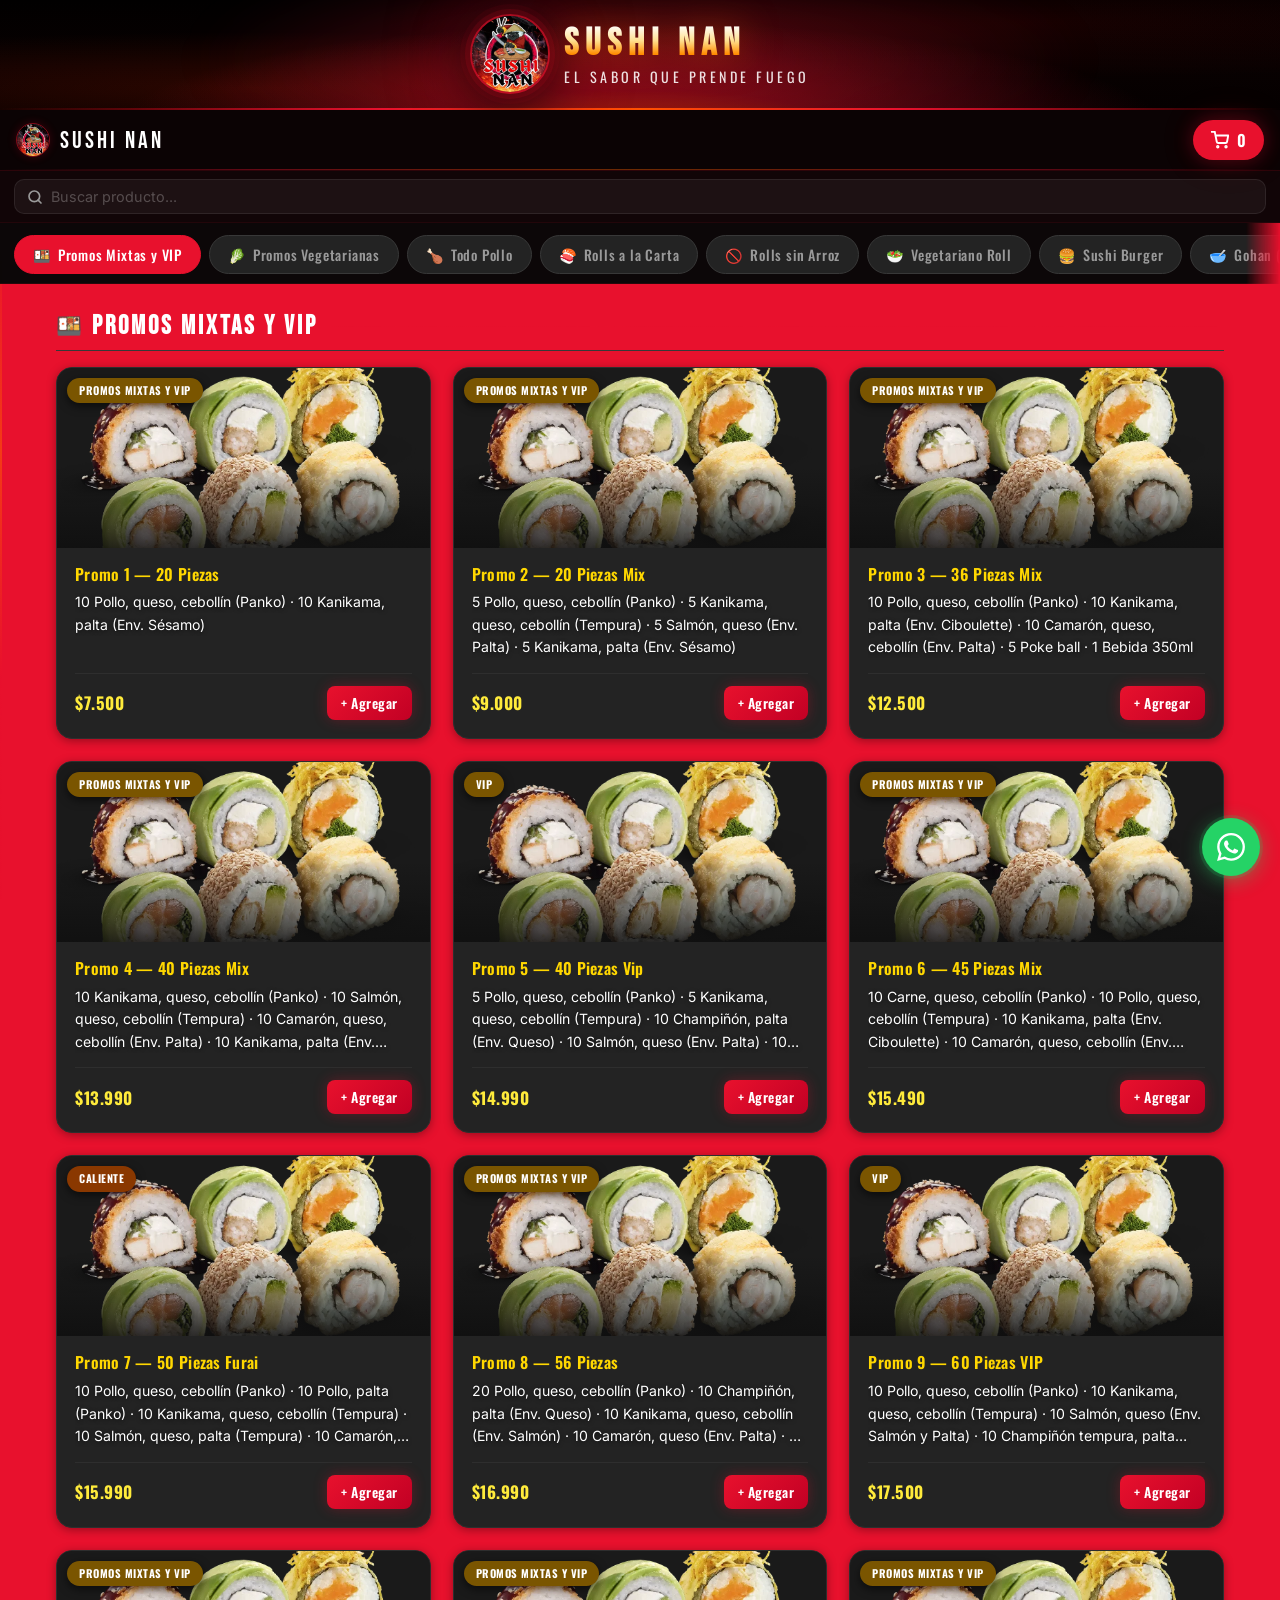
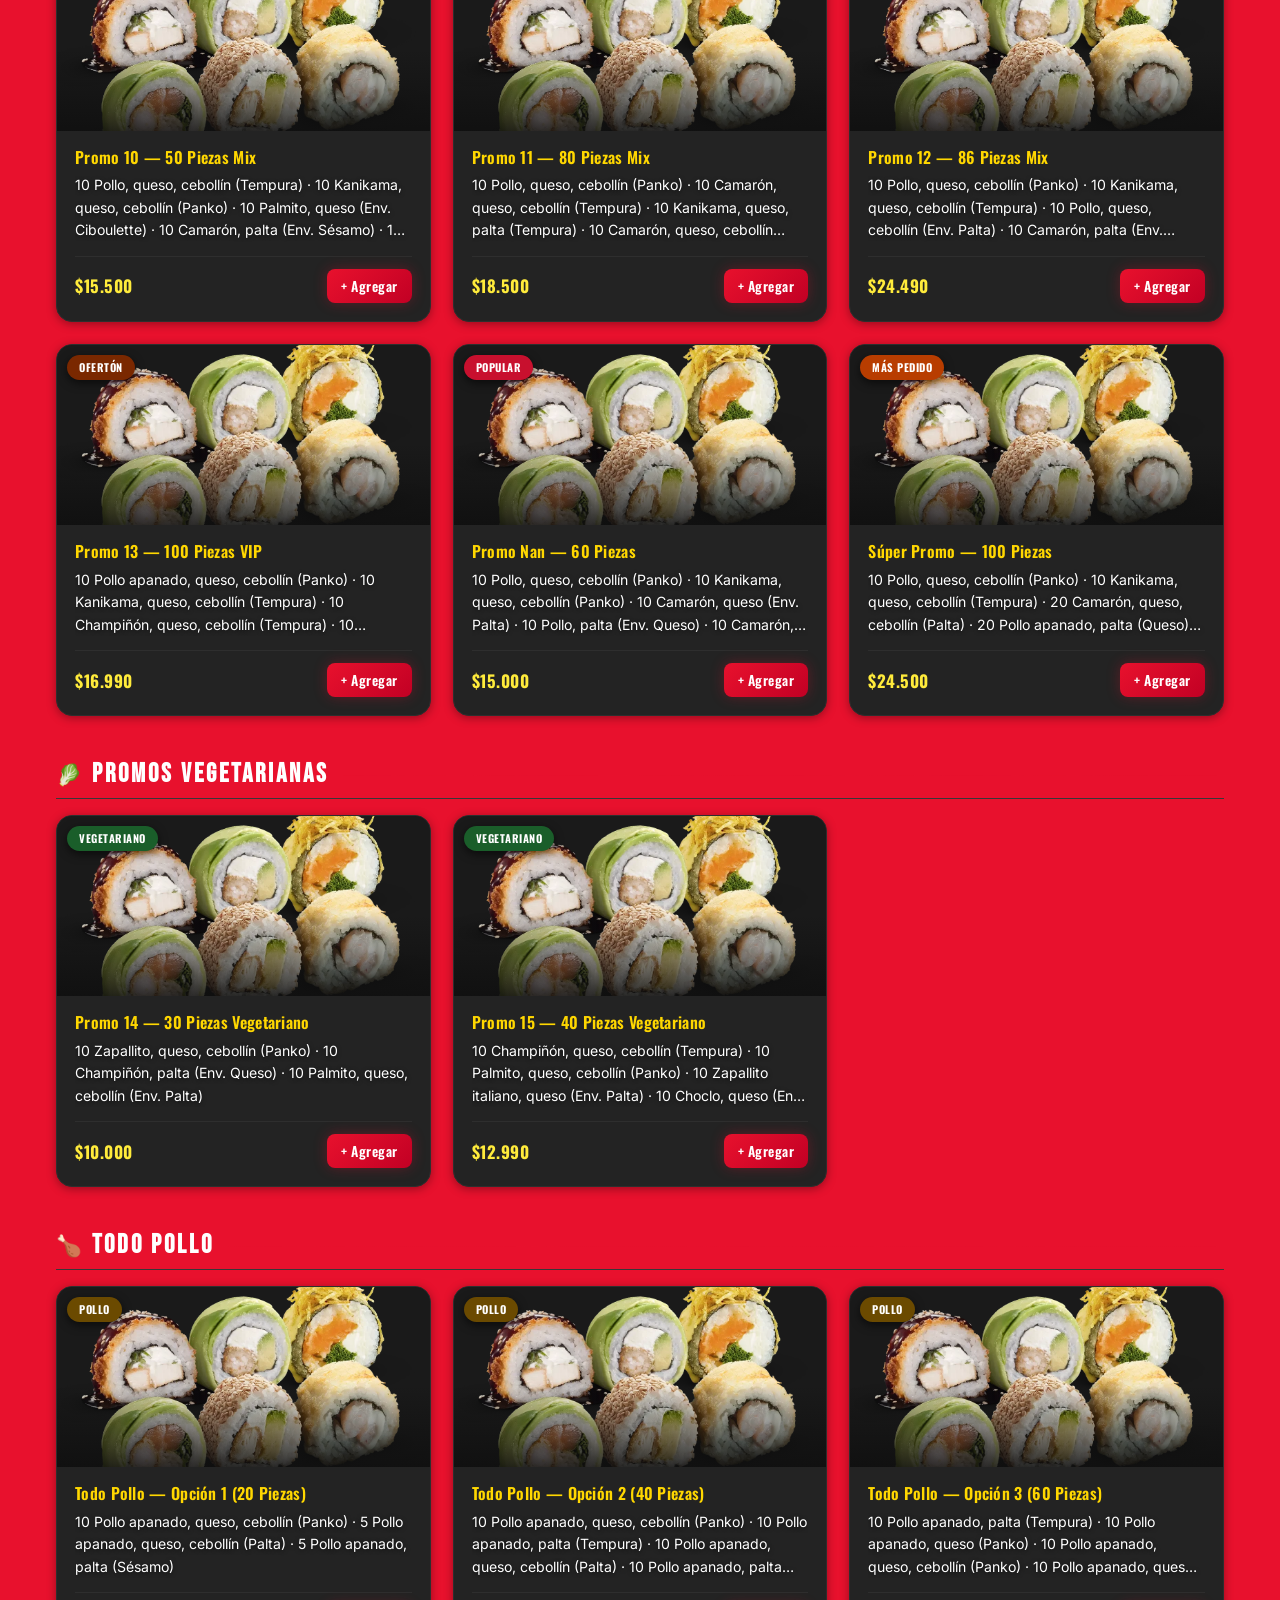
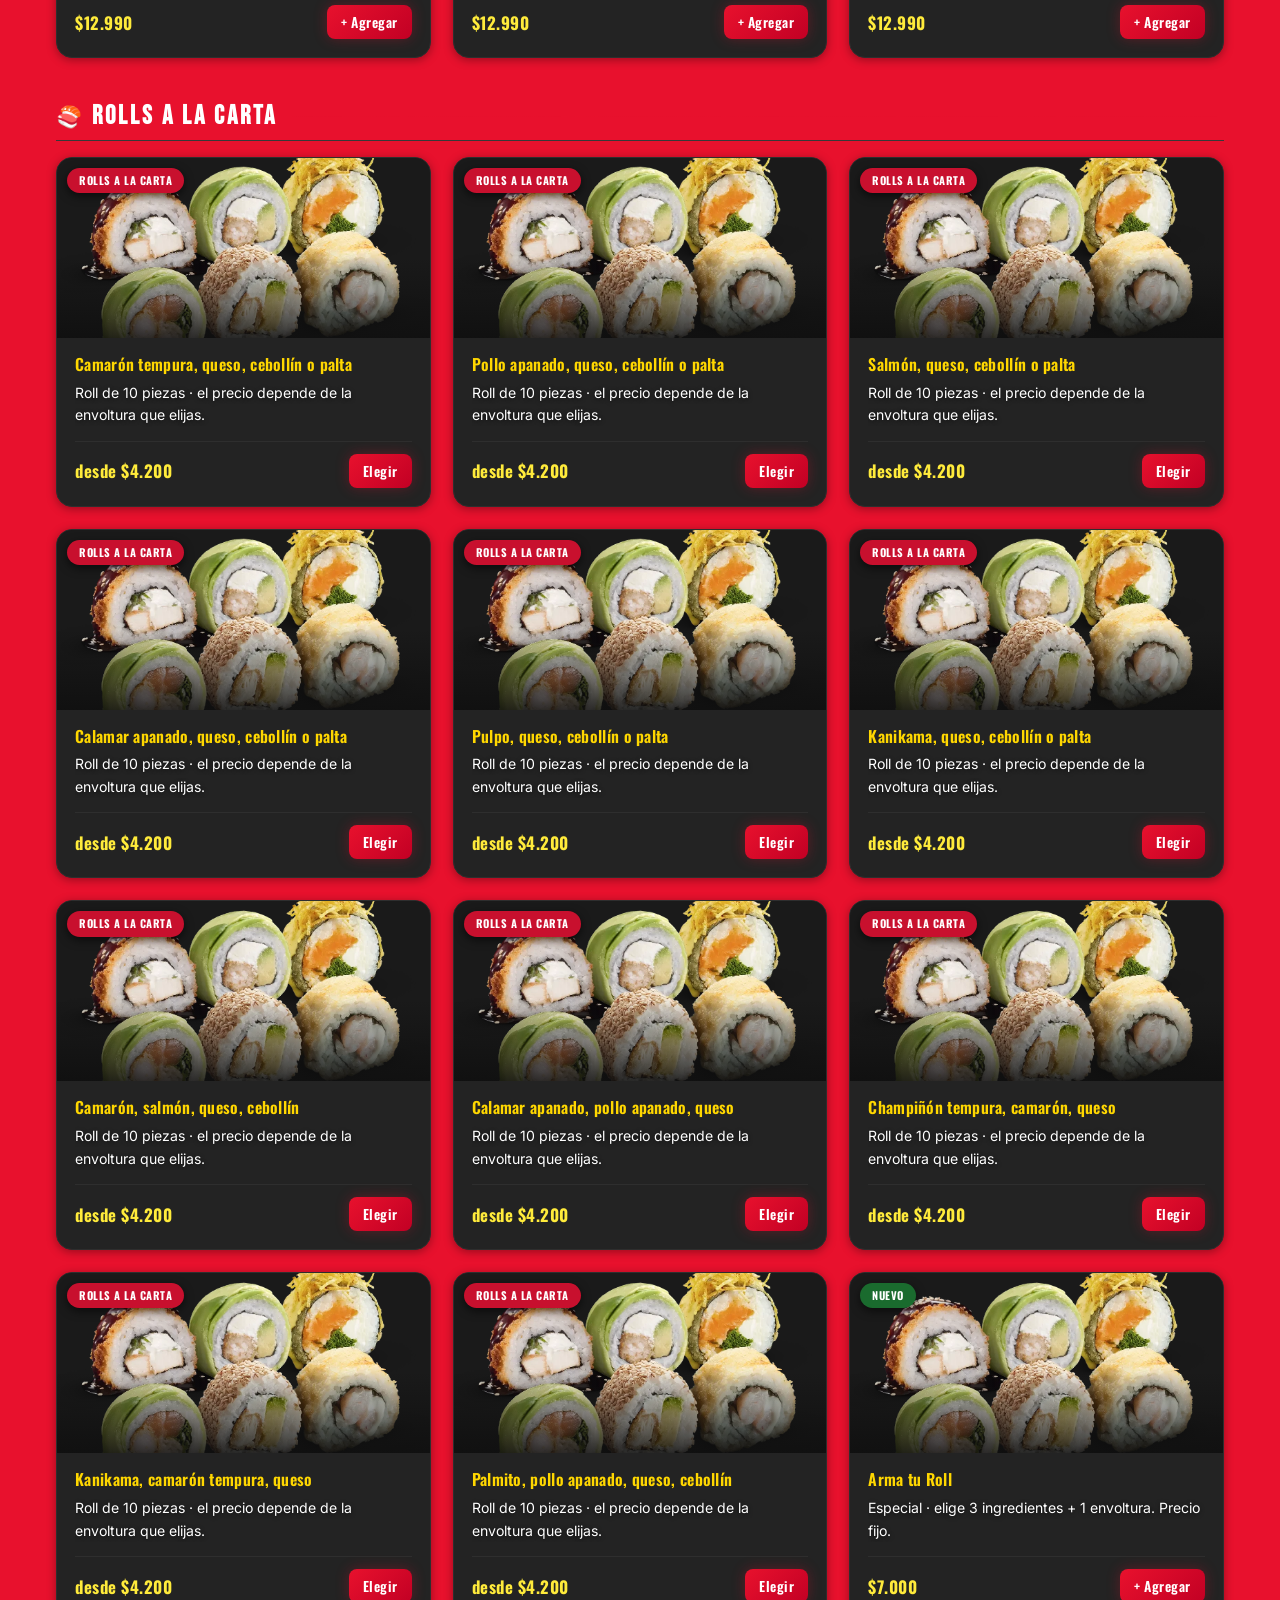
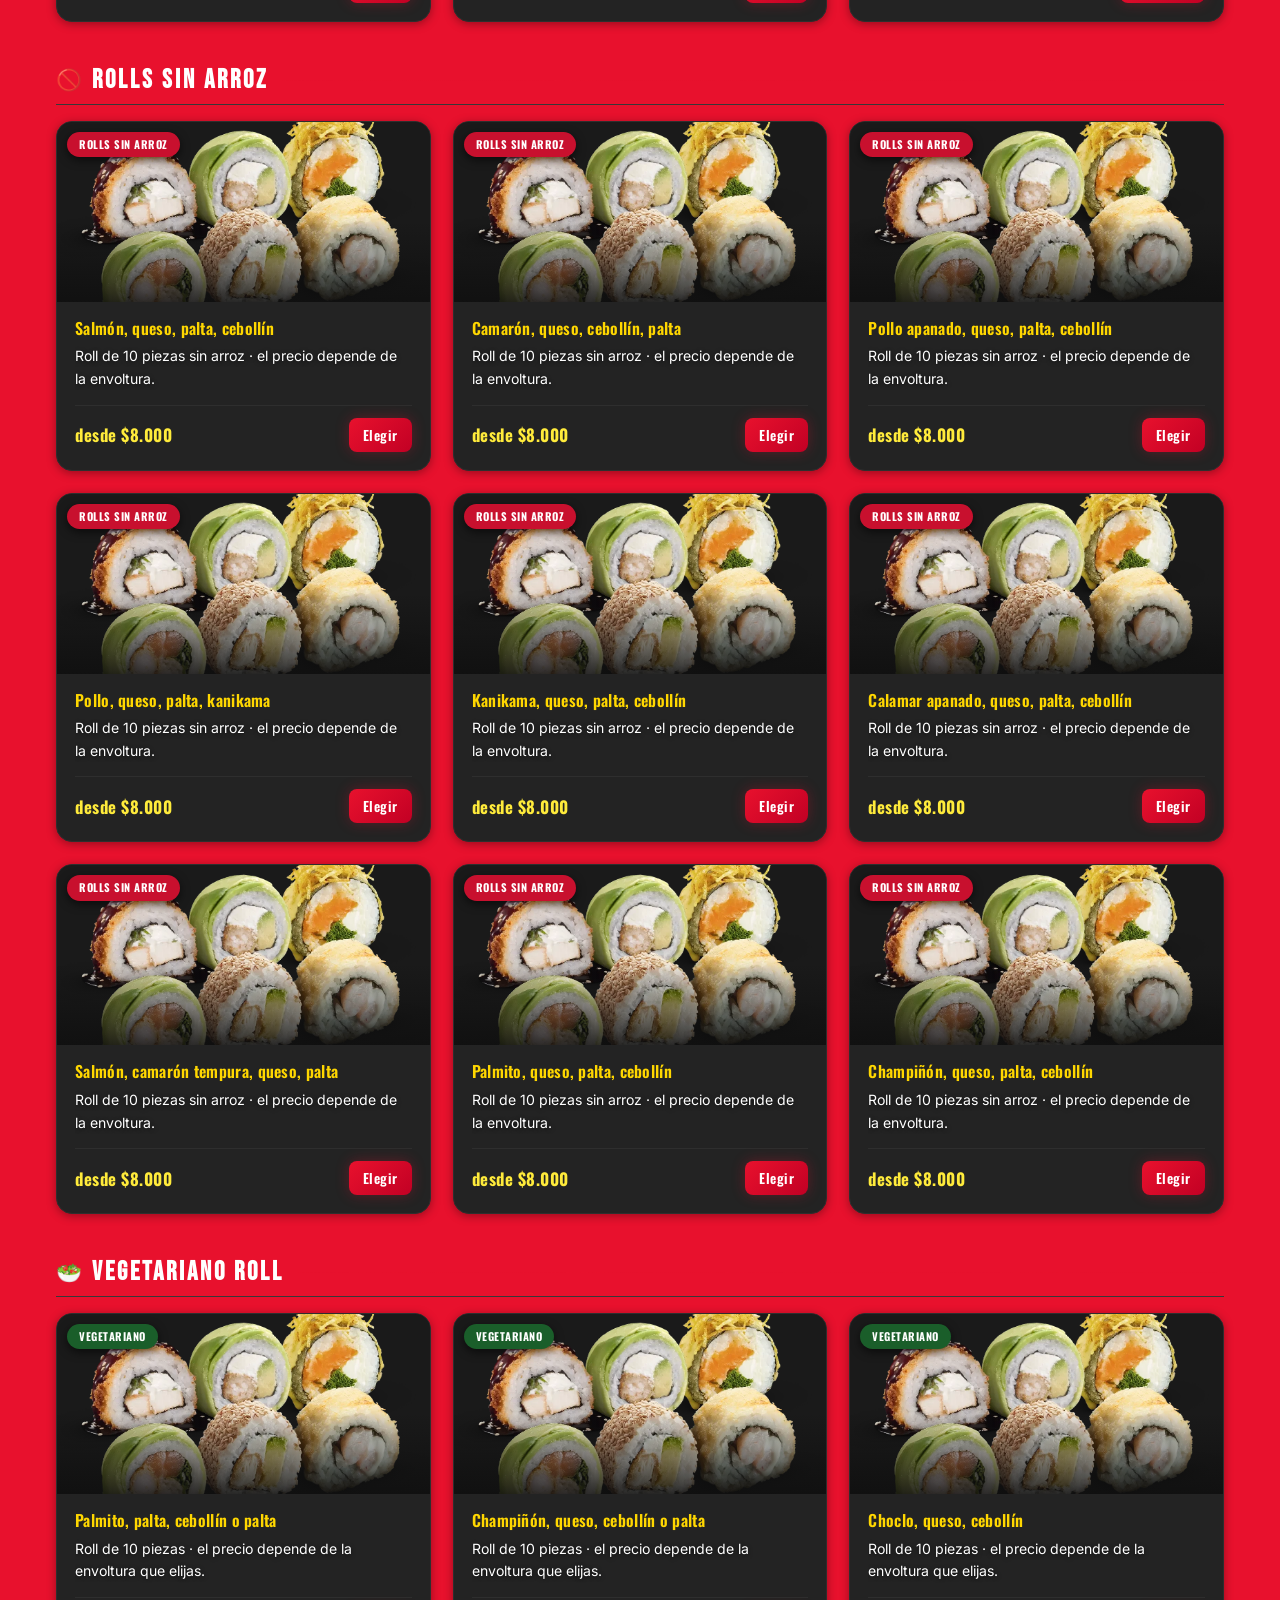
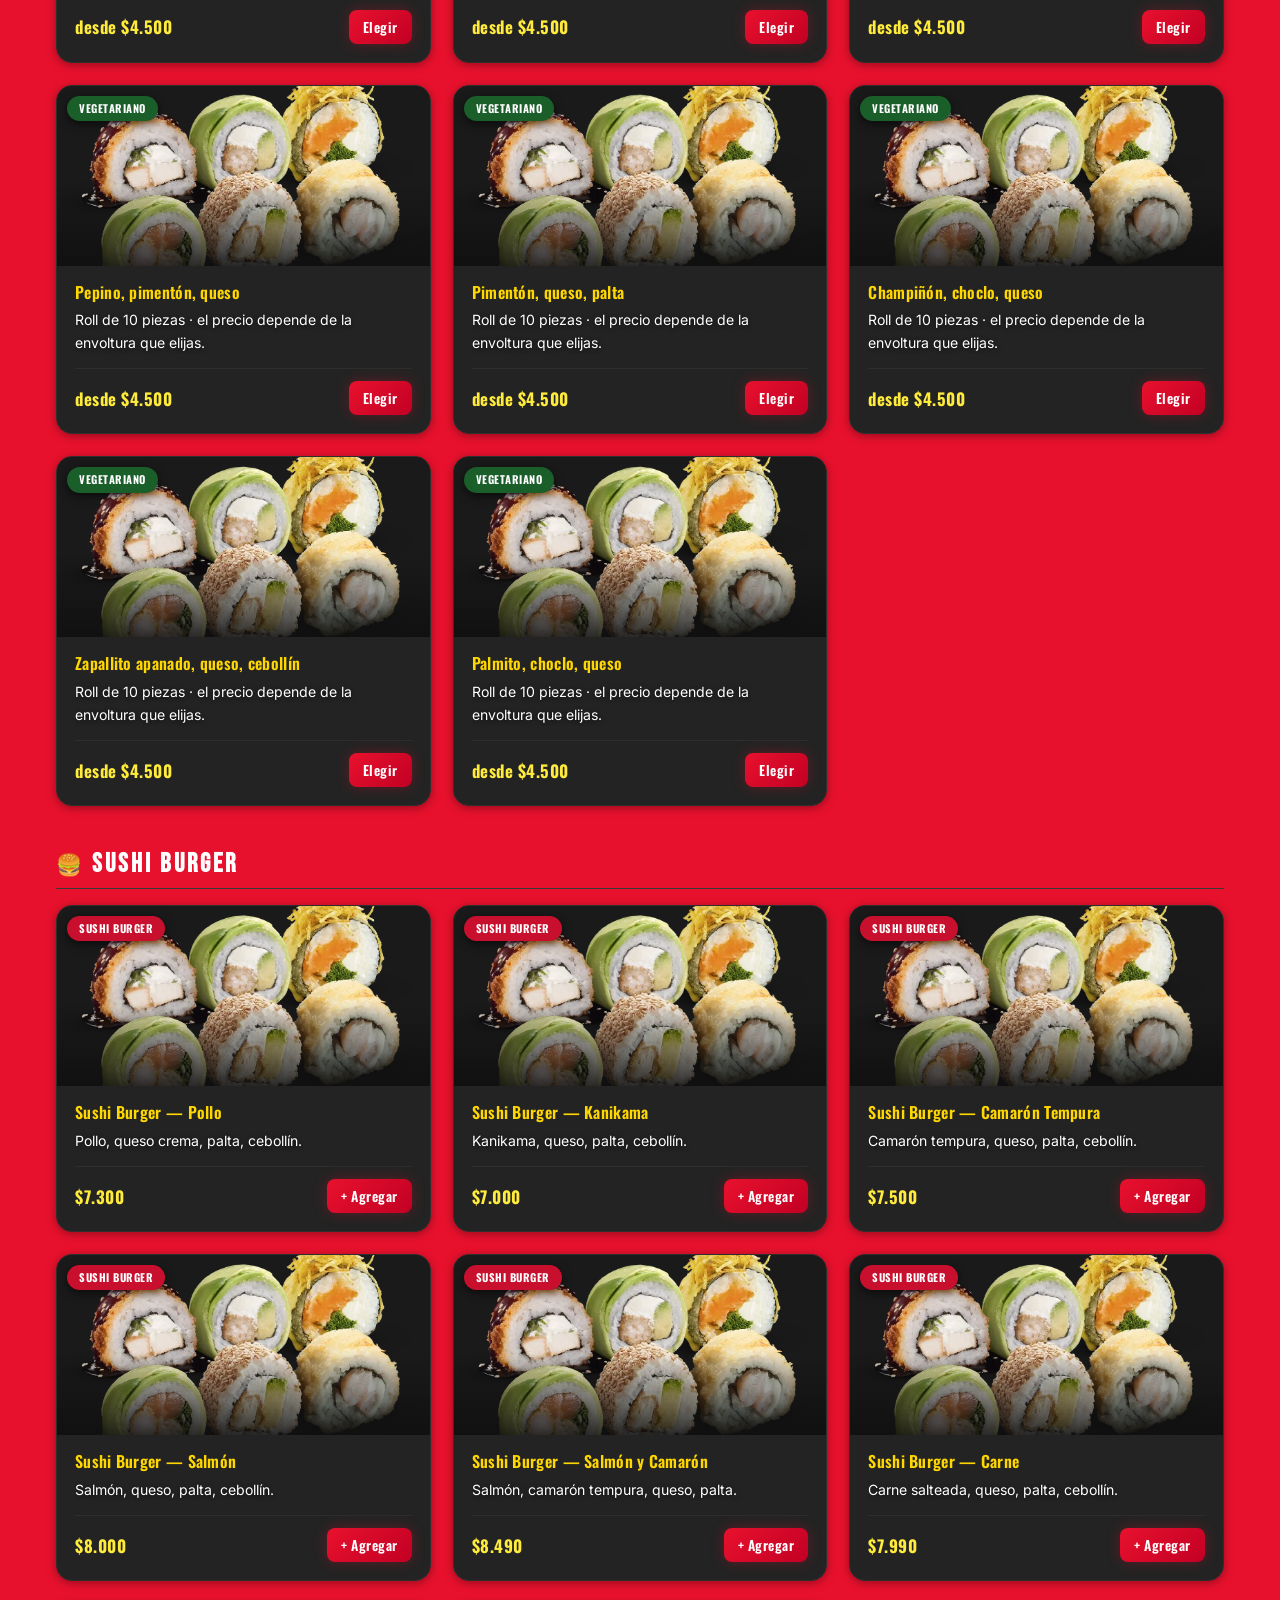
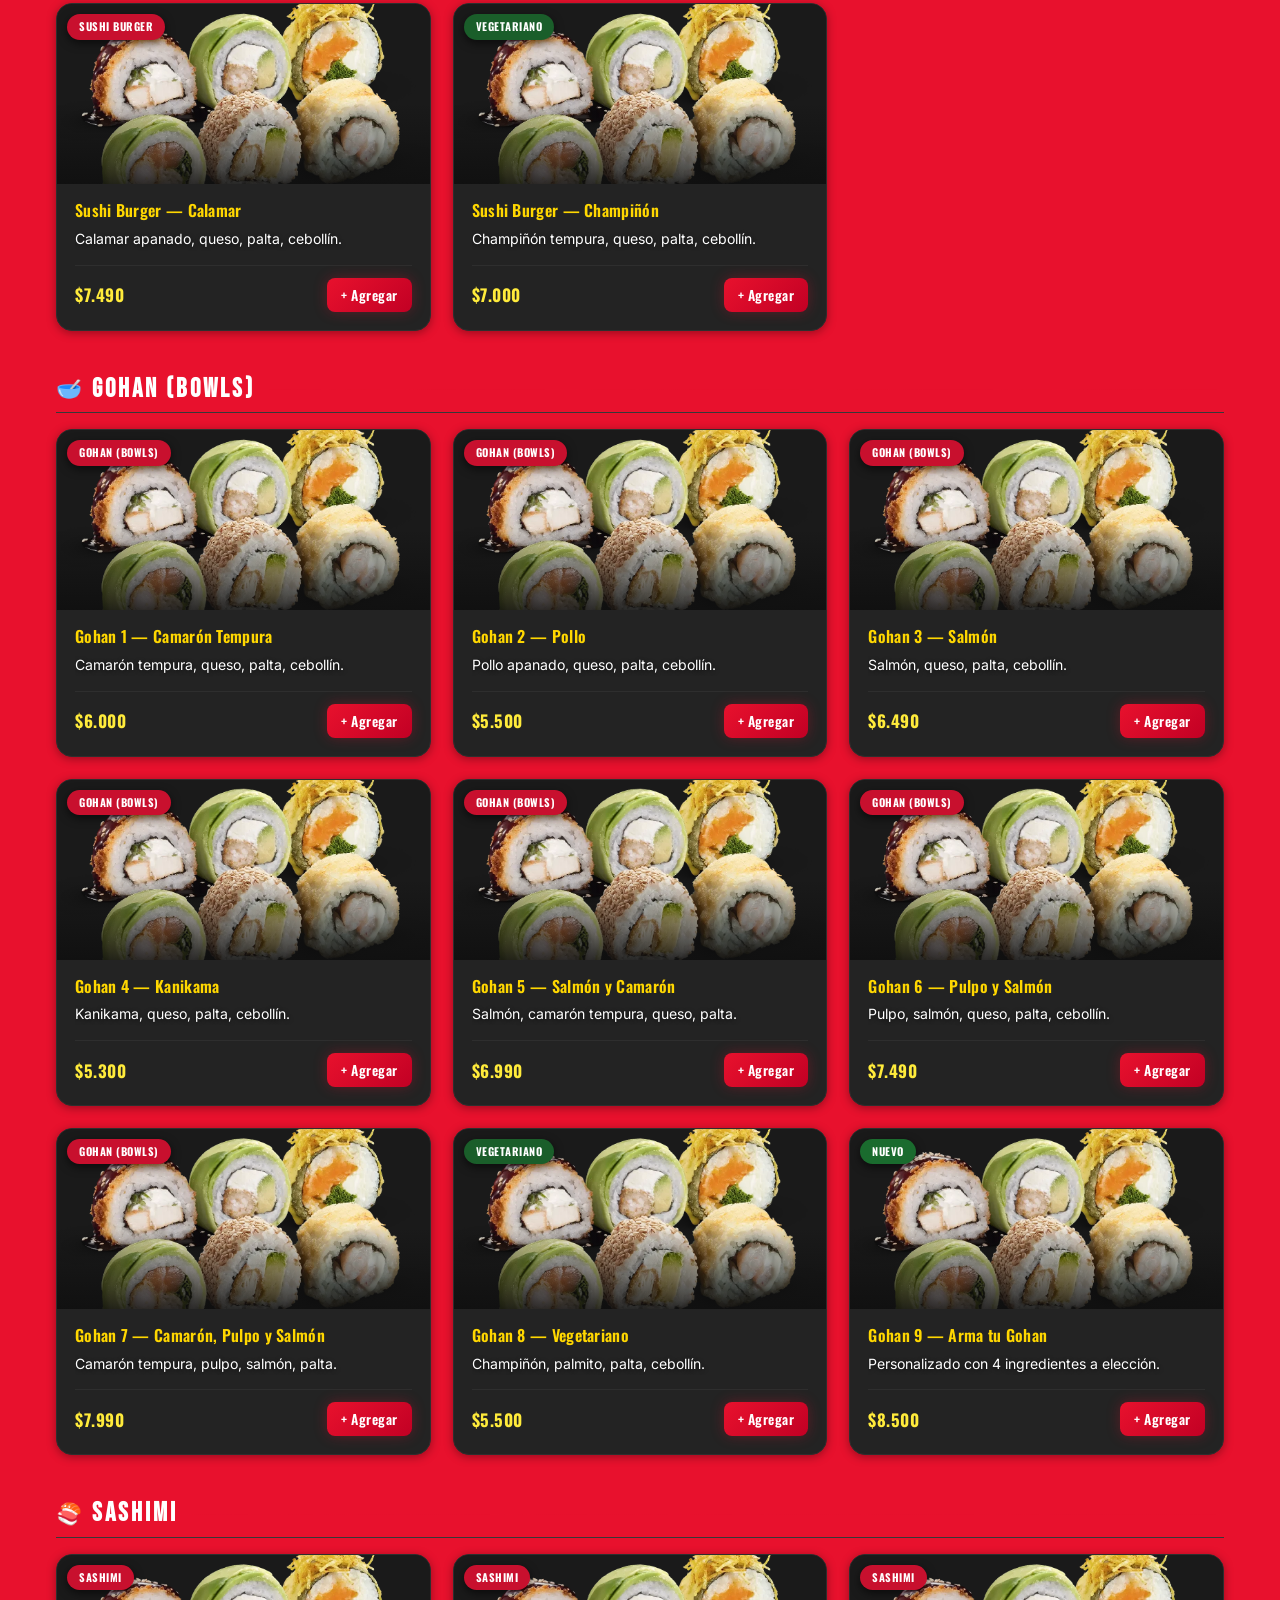
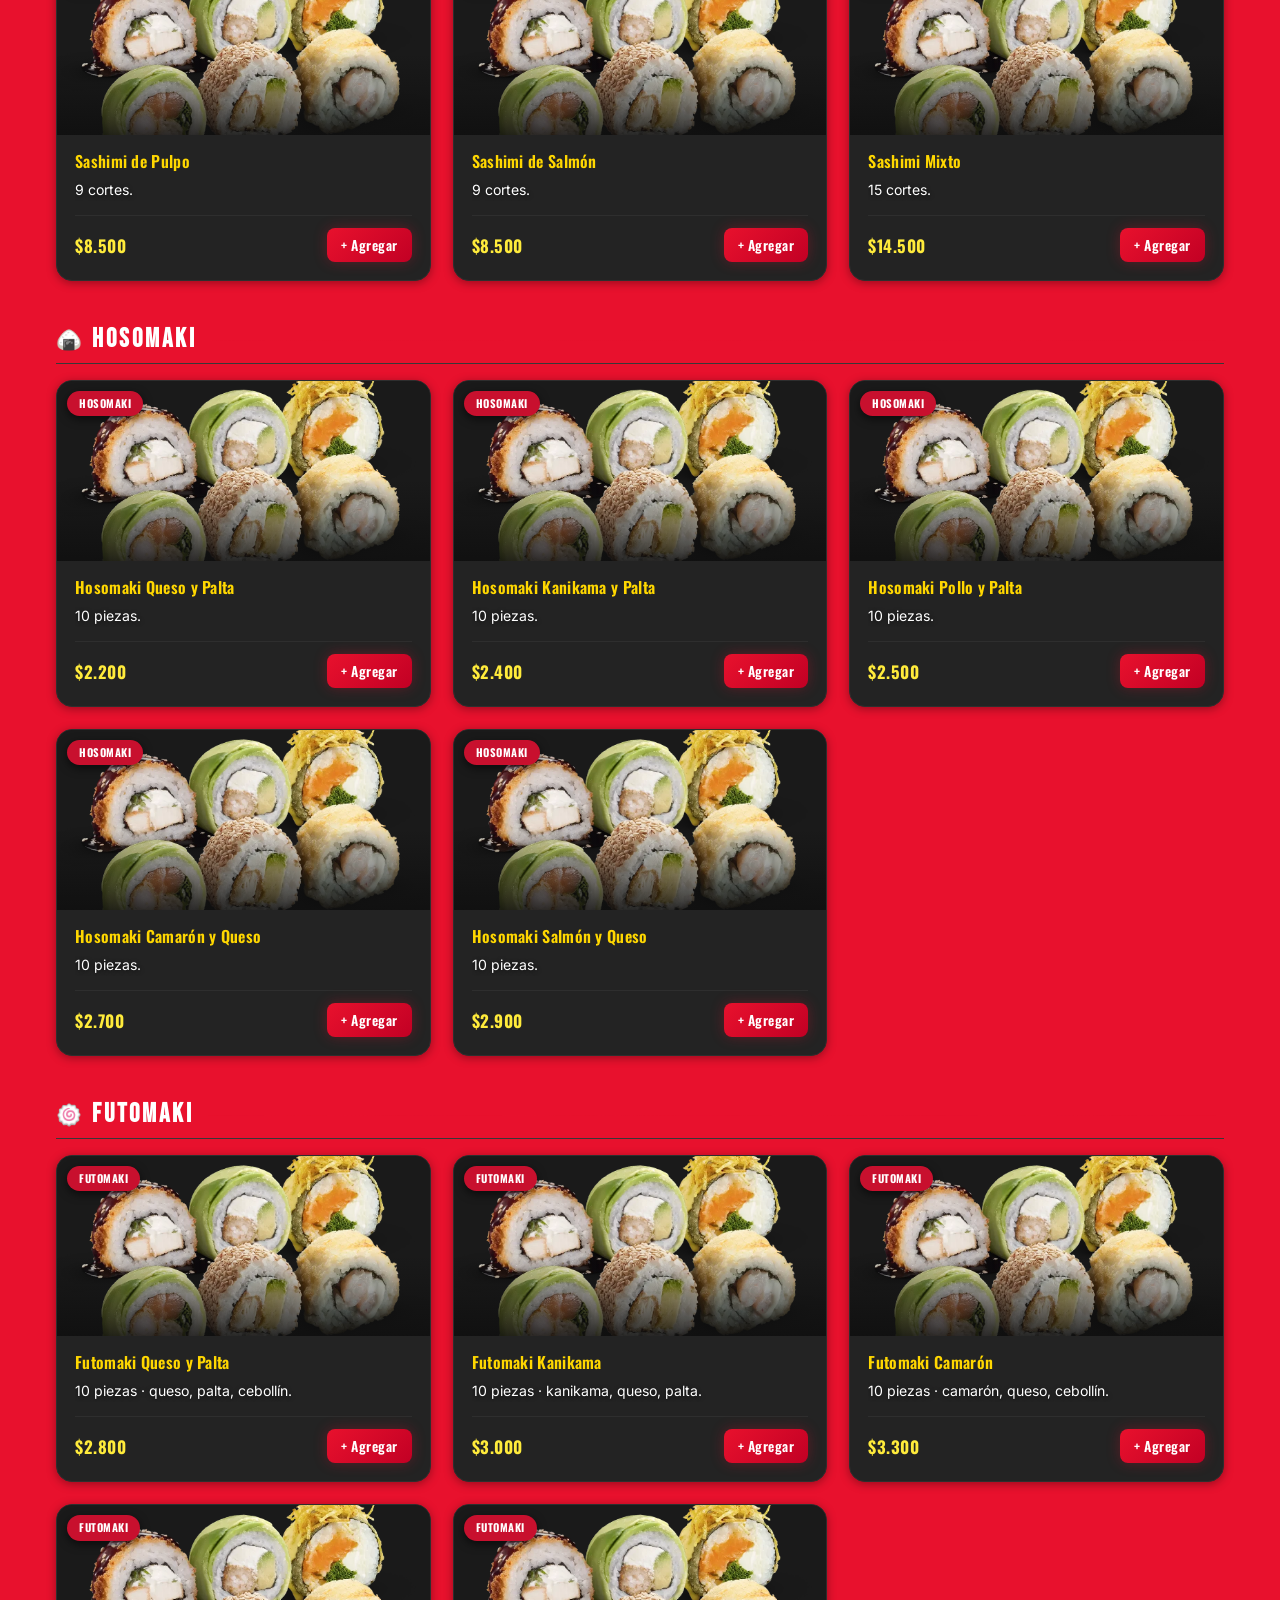
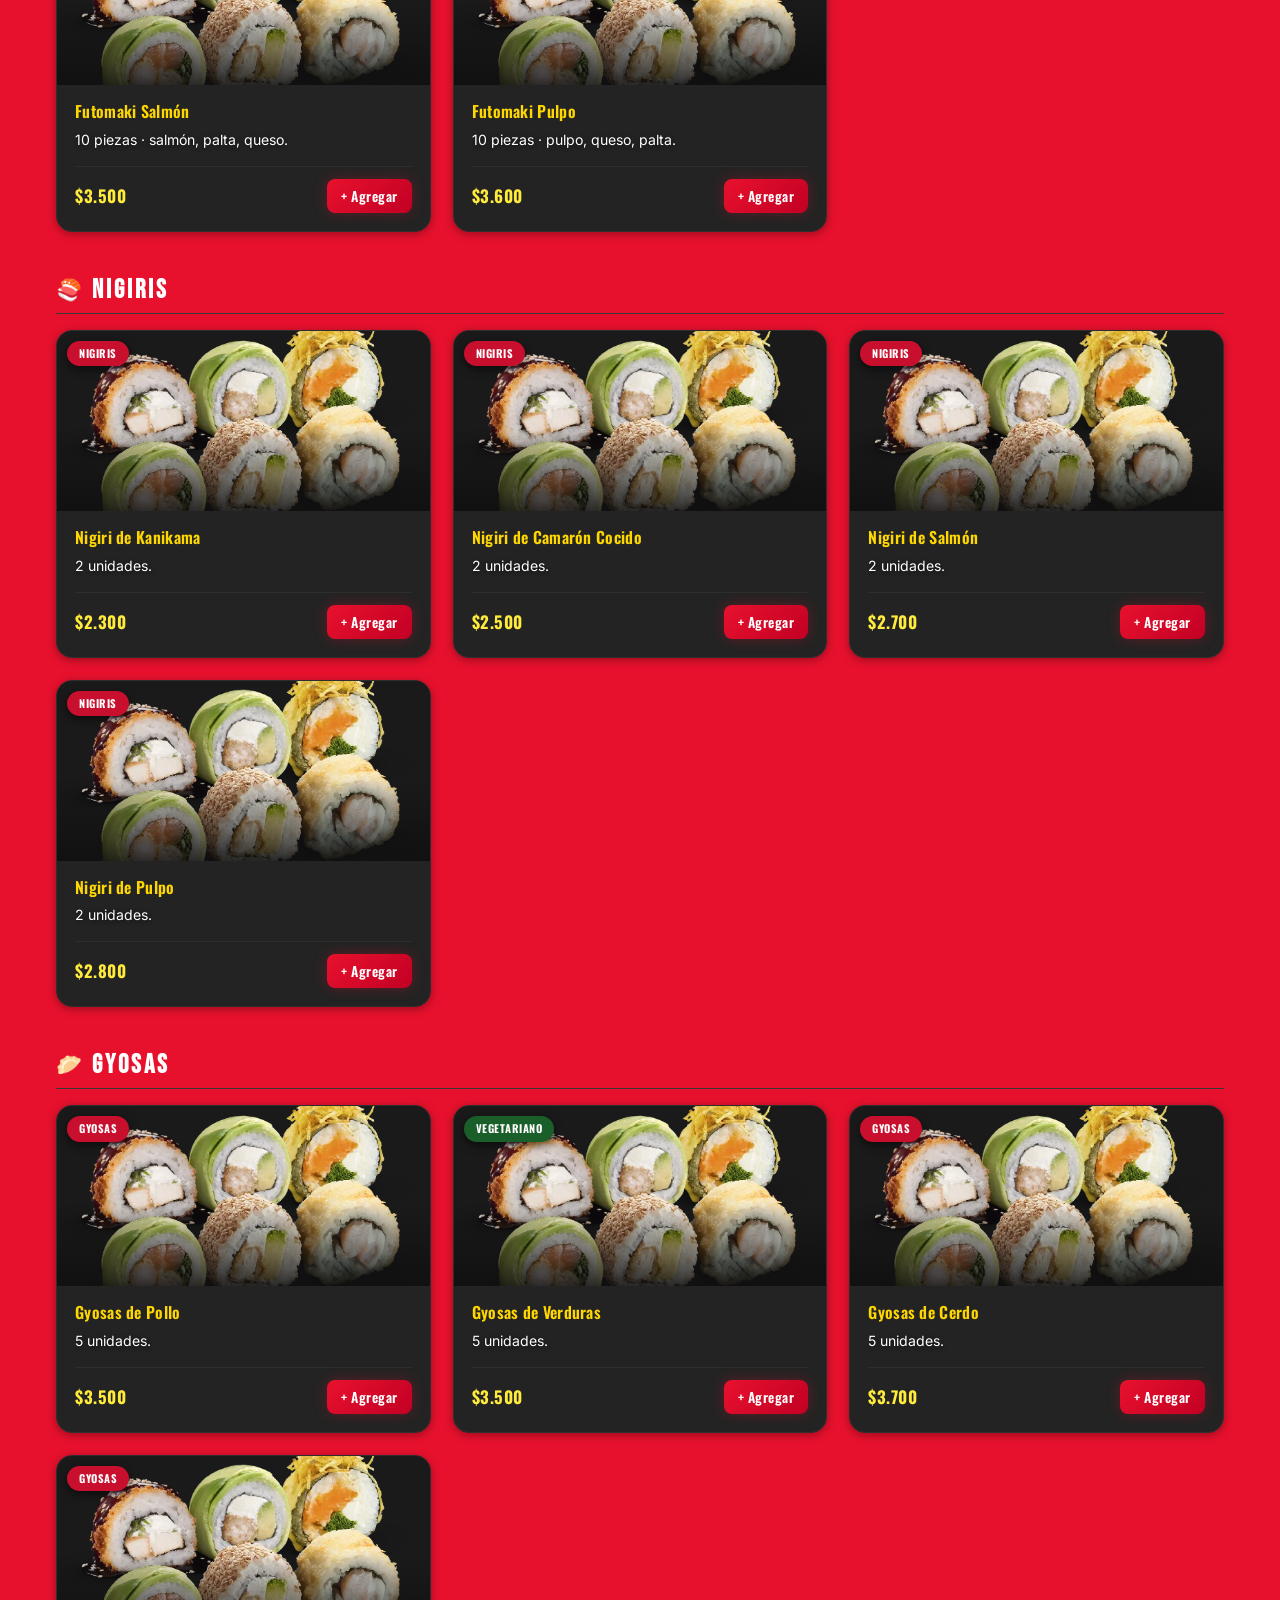
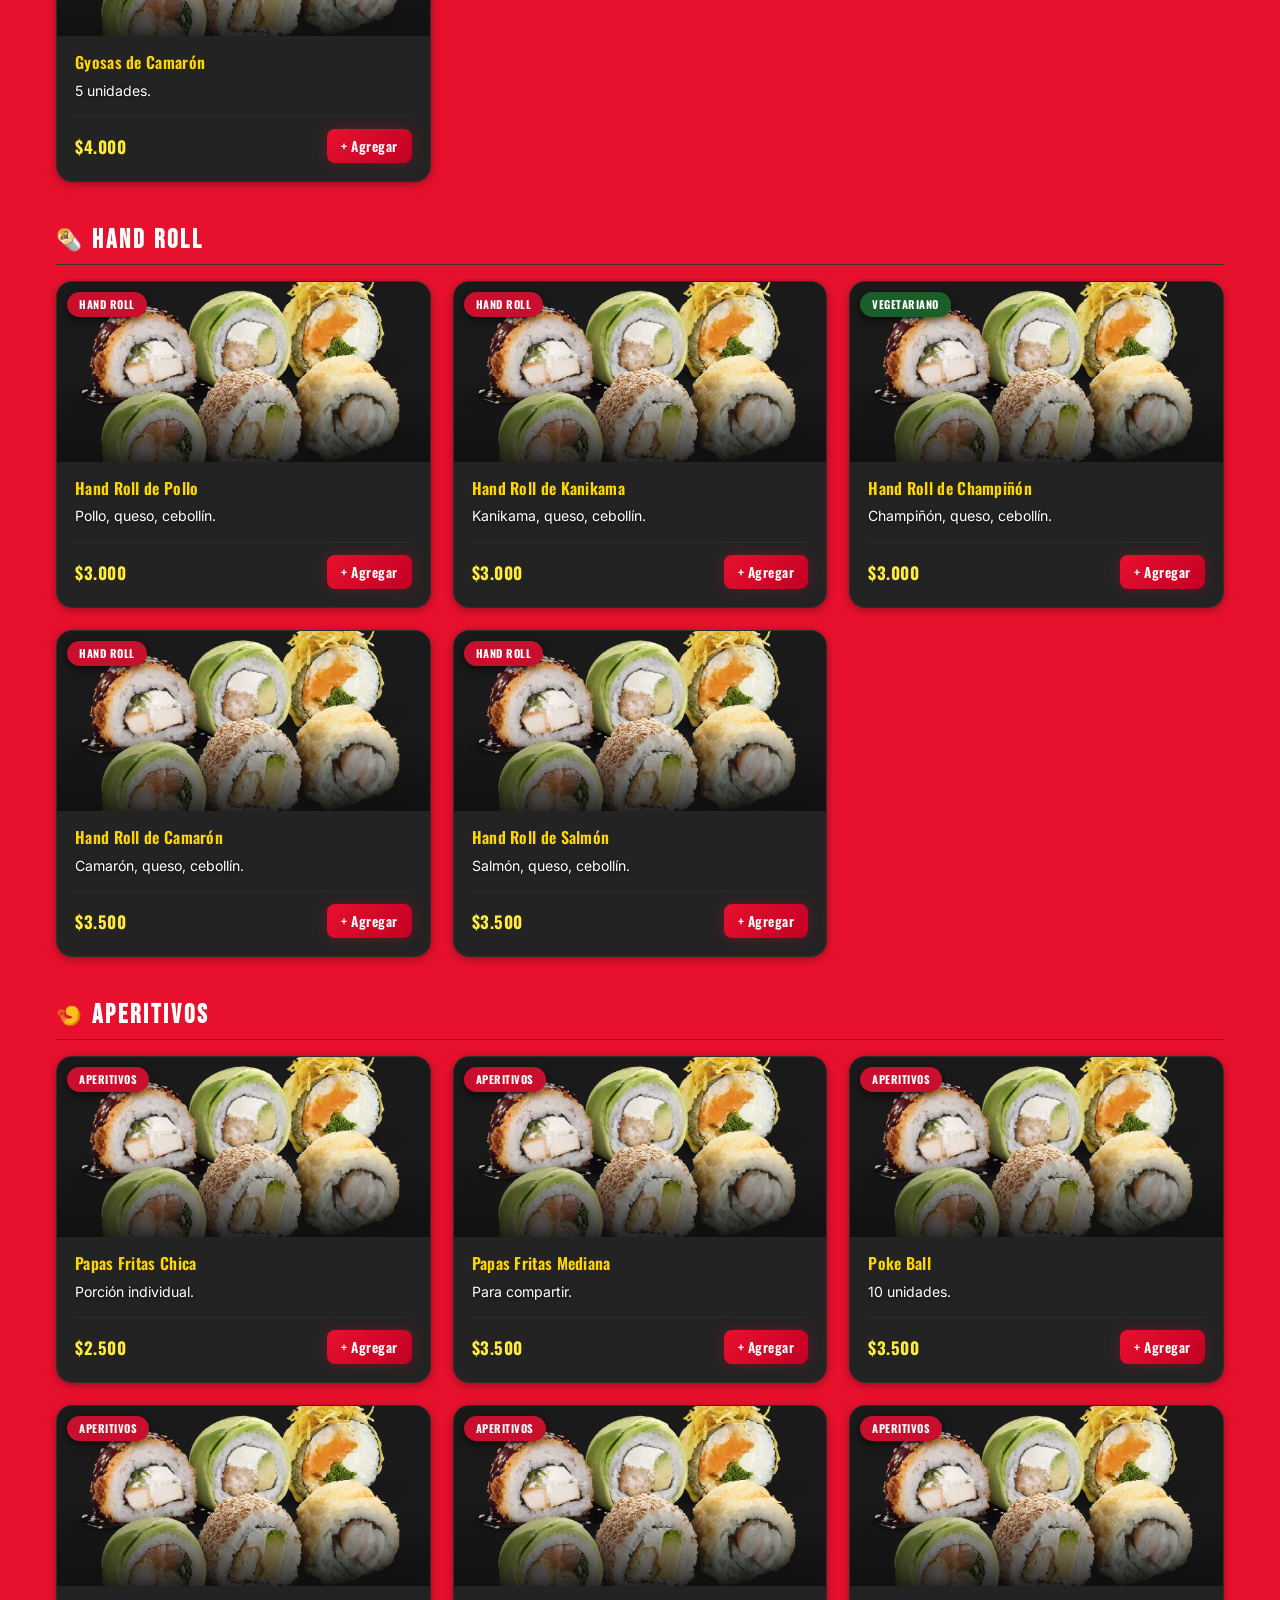
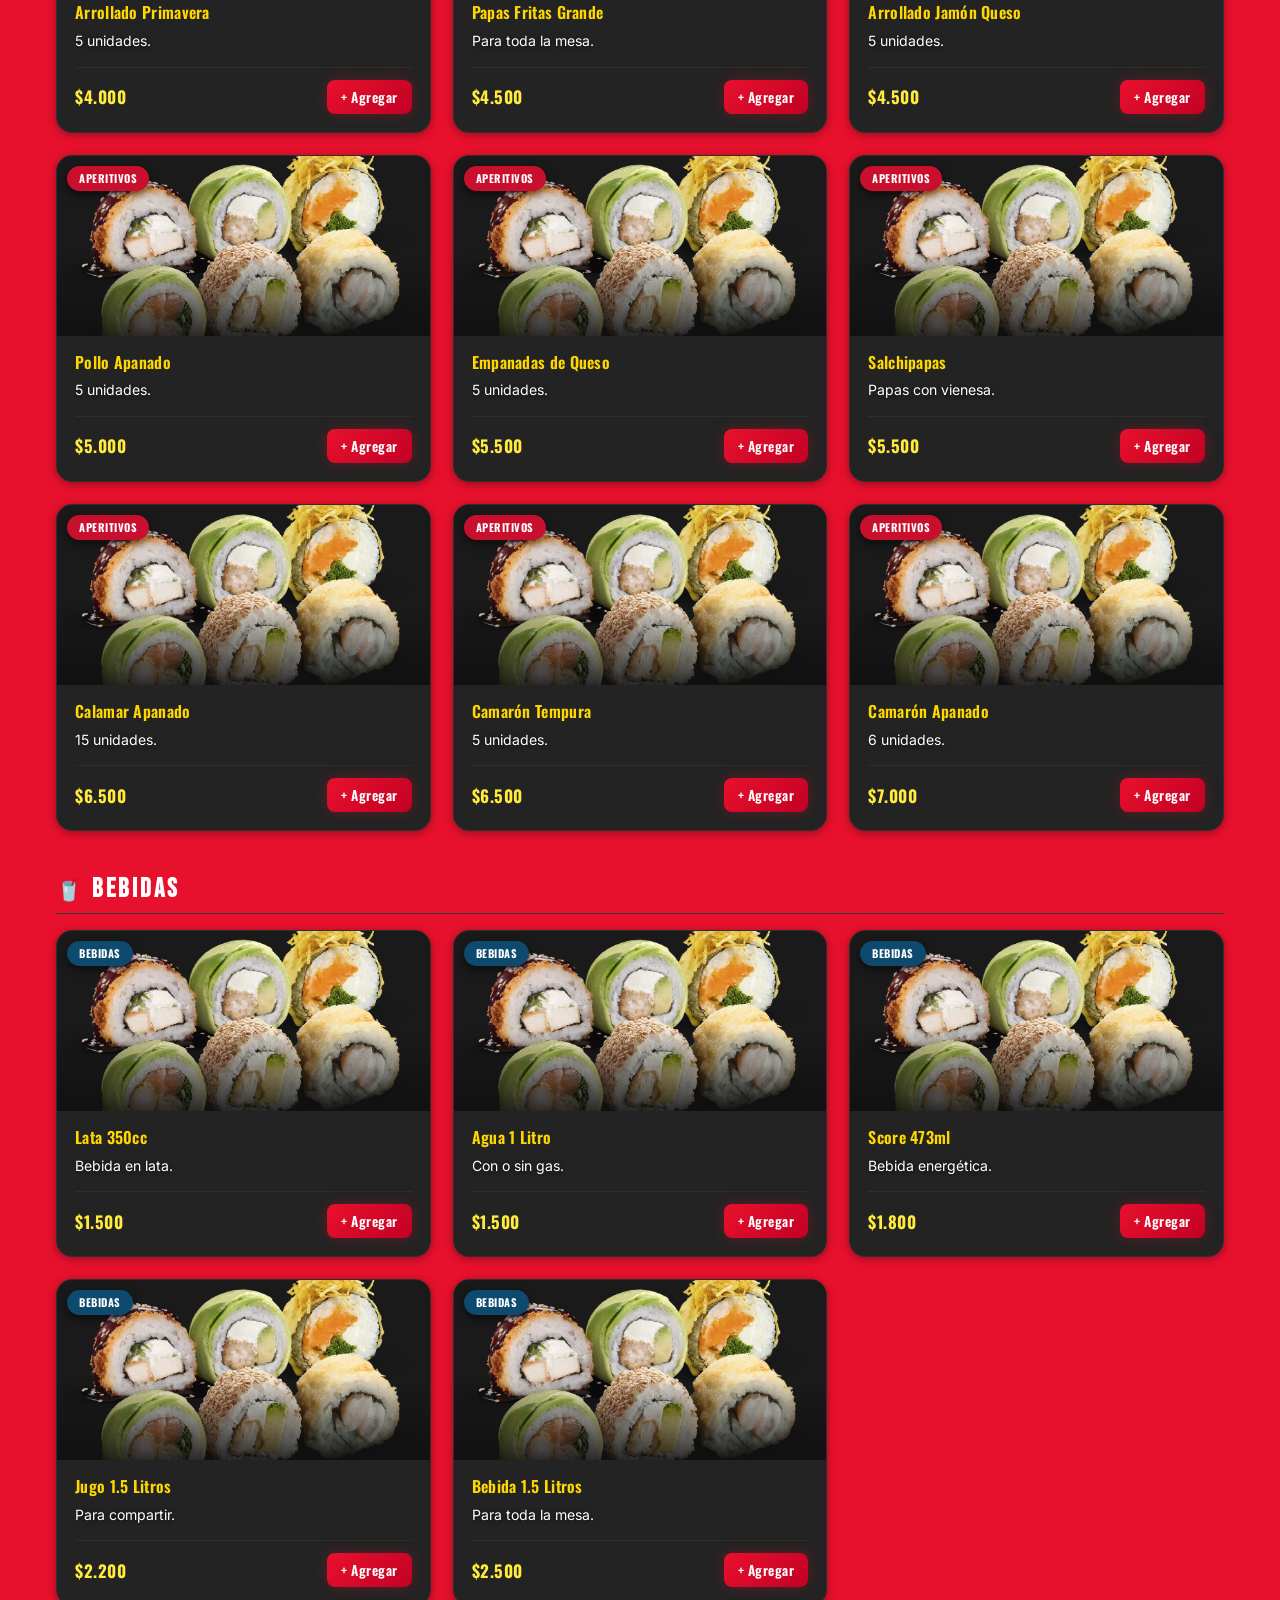
==== commit d20aa8f5: "Differentiate title (gold), description (white), and price (bright yellow) colors" ====
--- a/koari-web/index.html
+++ b/koari-web/index.html
@@ -8,7 +8,7 @@
   <link rel="preconnect" href="https://fonts.googleapis.com">
   <link rel="preconnect" href="https://fonts.gstatic.com" crossorigin>
   <link href="https://fonts.googleapis.com/css2?family=Bebas+Neue&family=Oswald:wght@400;500;600;700&family=Inter:wght@400;500;600&display=swap" rel="stylesheet">
-  <link rel="stylesheet" href="css/styles.css?v=33">
+  <link rel="stylesheet" href="css/styles.css?v=35">
 </head>
 <body>
 
--- a/koari-web/css/styles.css
+++ b/koari-web/css/styles.css
@@ -55,7 +55,7 @@
   padding-bottom: 0;
   -webkit-font-smoothing: antialiased;
   position: relative;
-  background-color: var(--bg);
+  background-color: #E8112D;
   background-image: none;
 }
 
@@ -591,18 +591,18 @@
   font-weight: 600;
   font-size: 1rem;
   letter-spacing: 0.3px;
-  color: #ffffff;
+  color: #FFD700;
   margin-bottom: 7px;
   line-height: 1.3;
   text-shadow: none;
 }
 
 .producto-card__desc {
-  font-size: 0.75rem;
-  color: var(--texto-2);
-  line-height: 1.55;
+  font-size: 0.88rem;
+  color: #ffffff;
+  line-height: 1.6;
   margin-bottom: 14px;
-  text-shadow: none;
+  text-shadow: 0 1px 4px rgba(0,0,0,0.6);
   display: -webkit-box;
   -webkit-line-clamp: 3;
   -webkit-box-orient: vertical;
@@ -623,7 +623,7 @@
   font-family: 'Oswald', sans-serif;
   font-weight: 700;
   font-size: 1.05rem;
-  color: #ffffff;
+  color: #FFEB3B;
   letter-spacing: 0.5px;
   white-space: nowrap;
 }
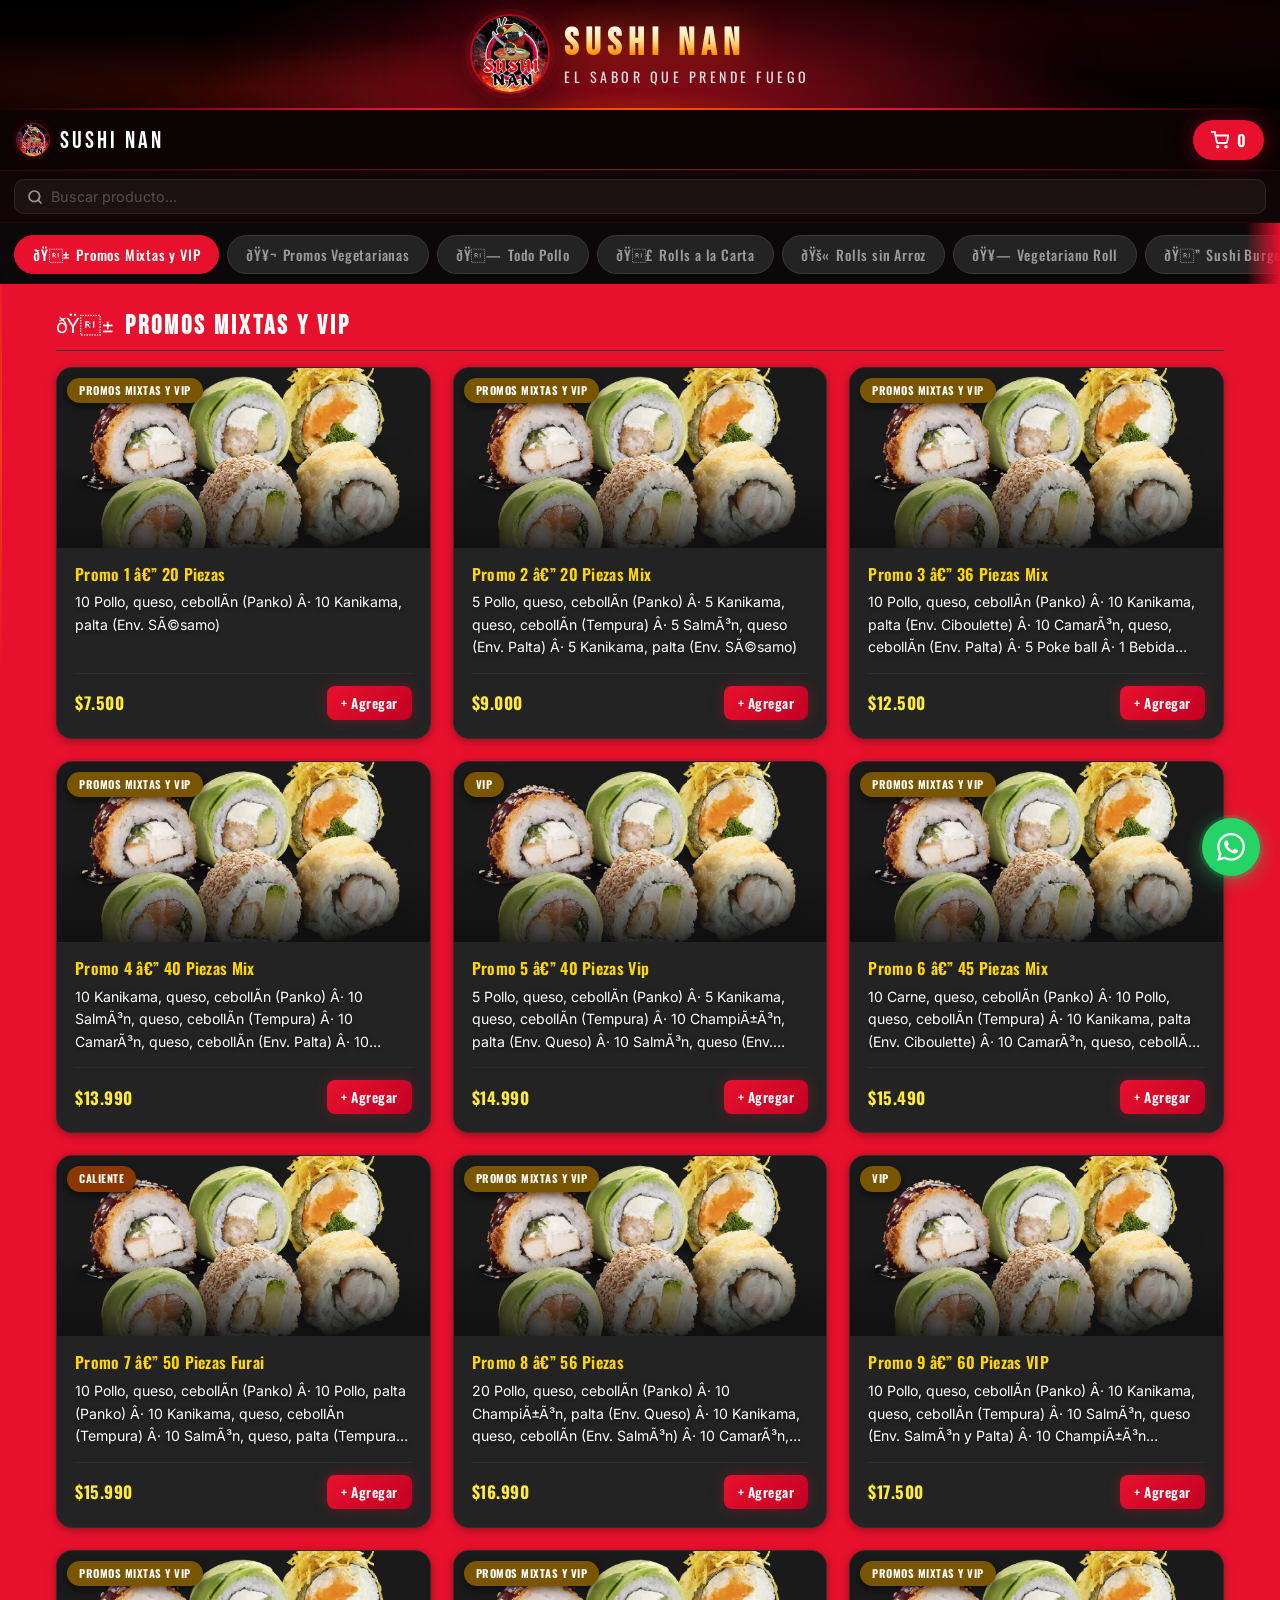
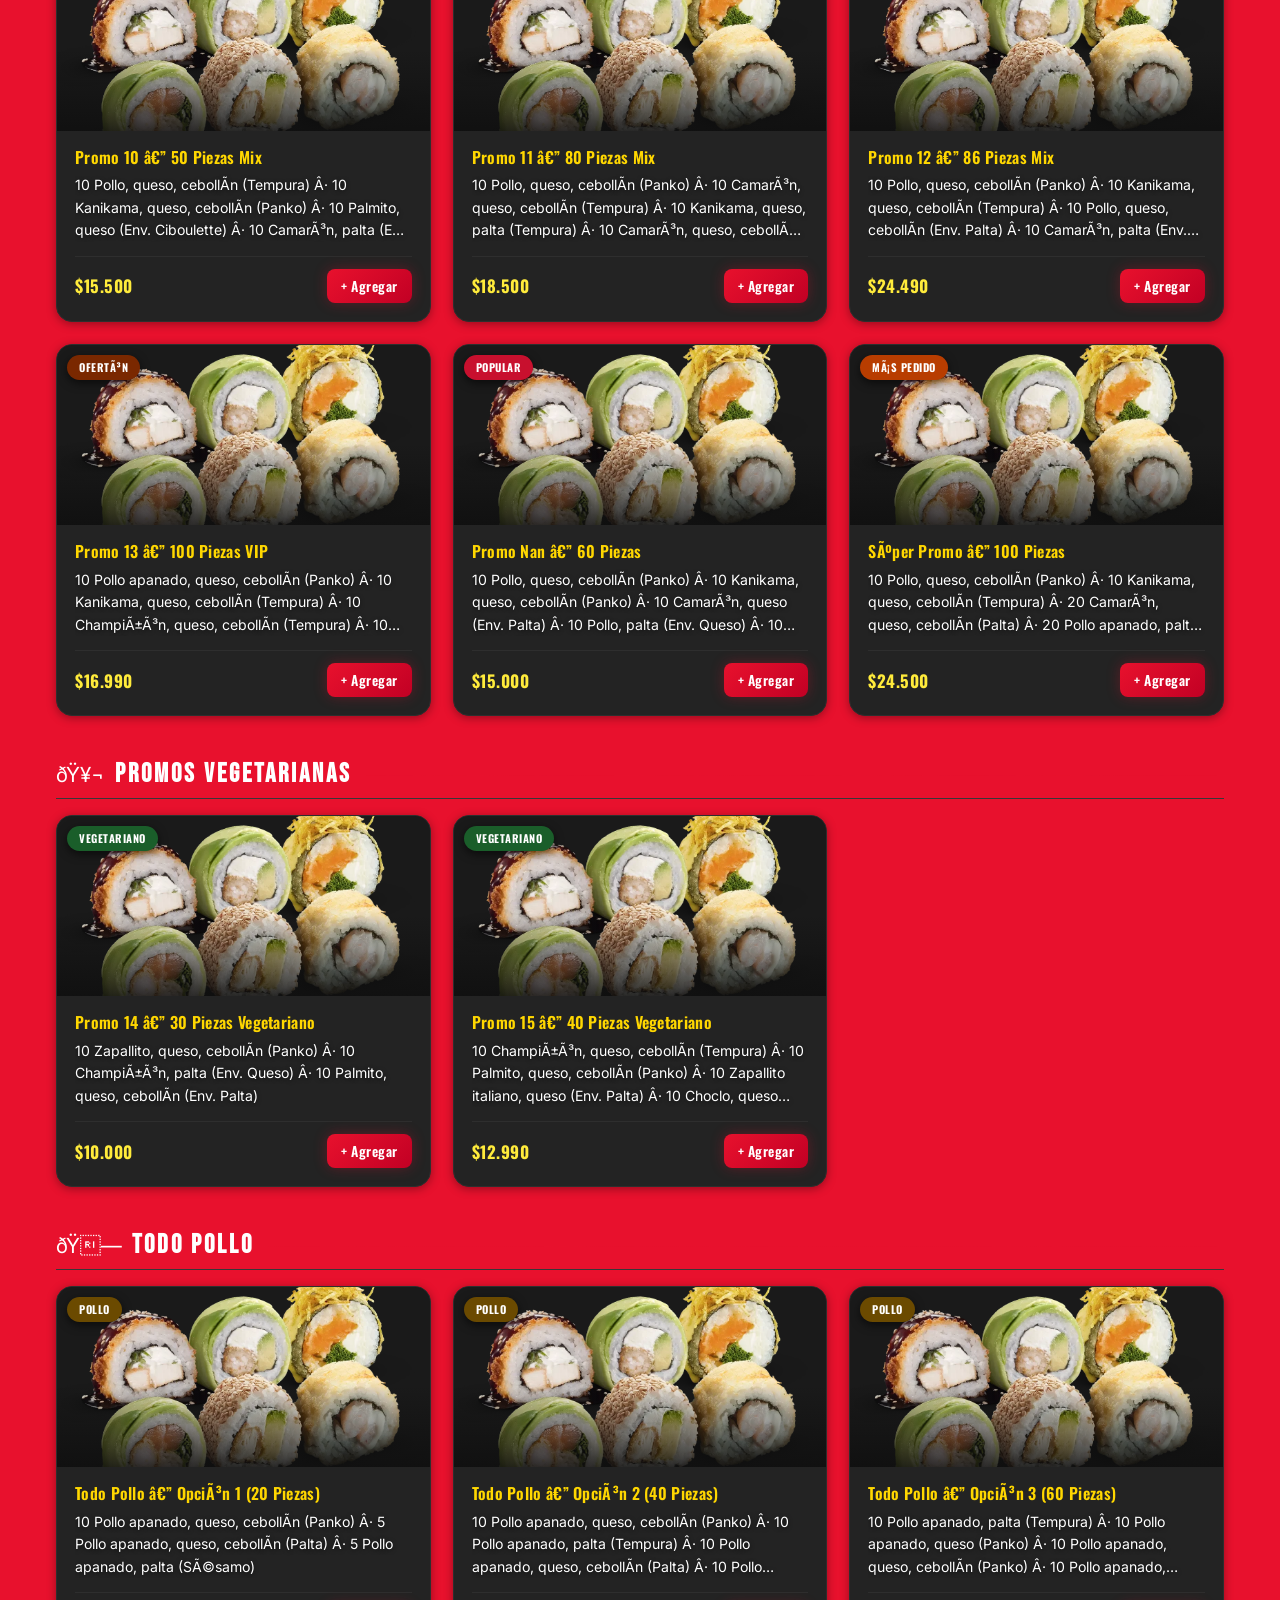
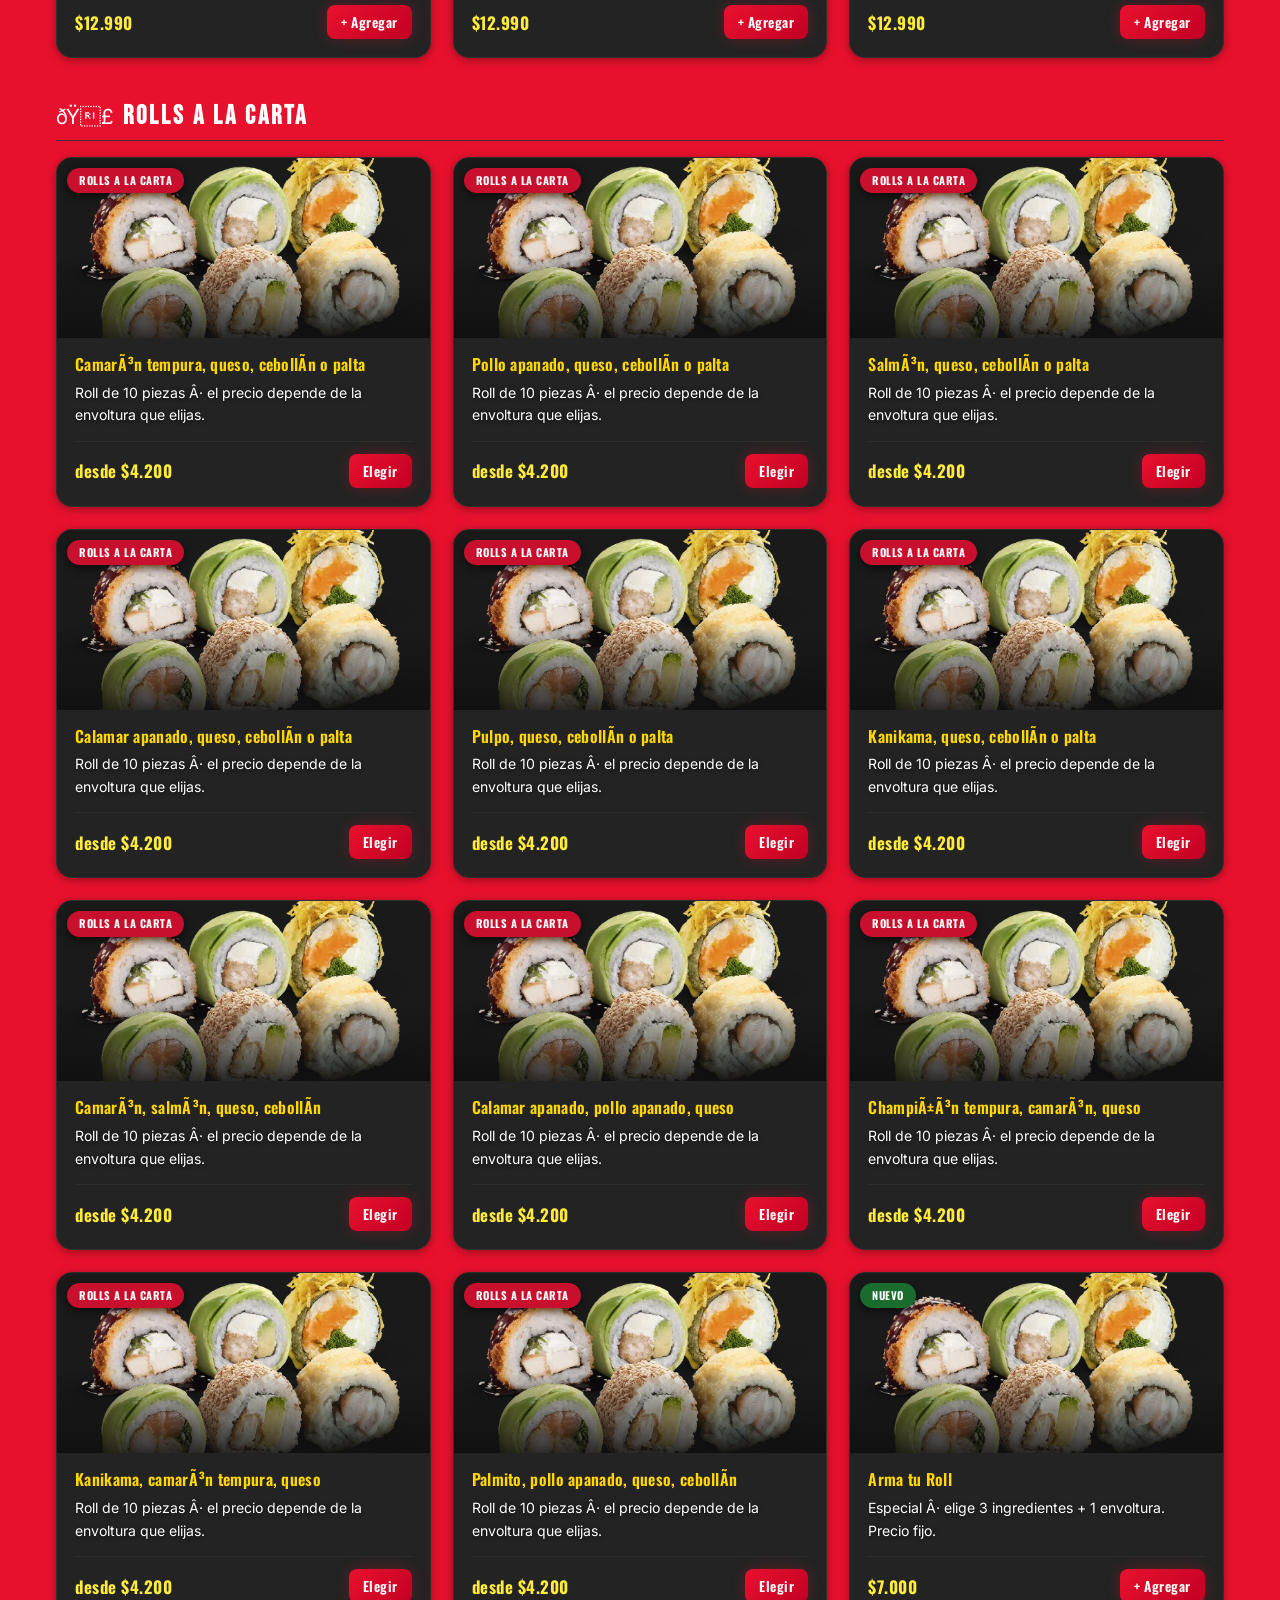
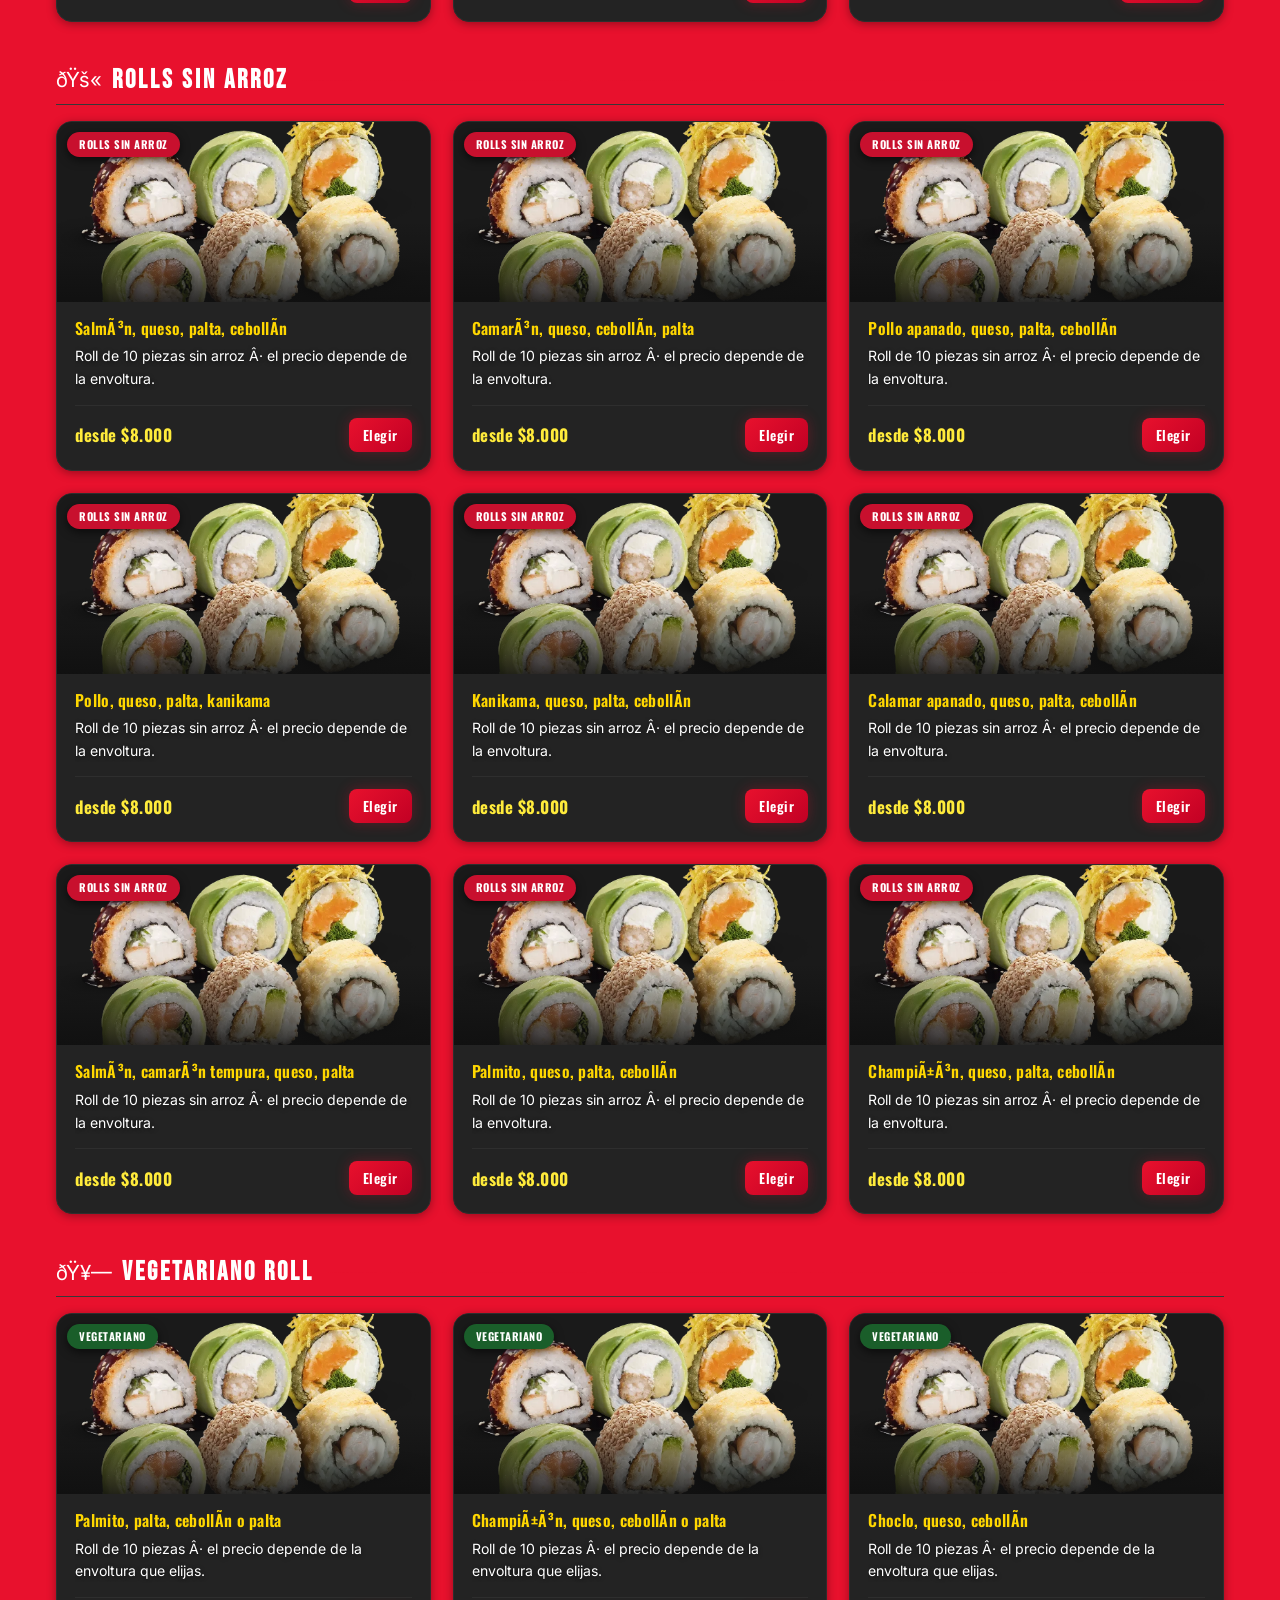
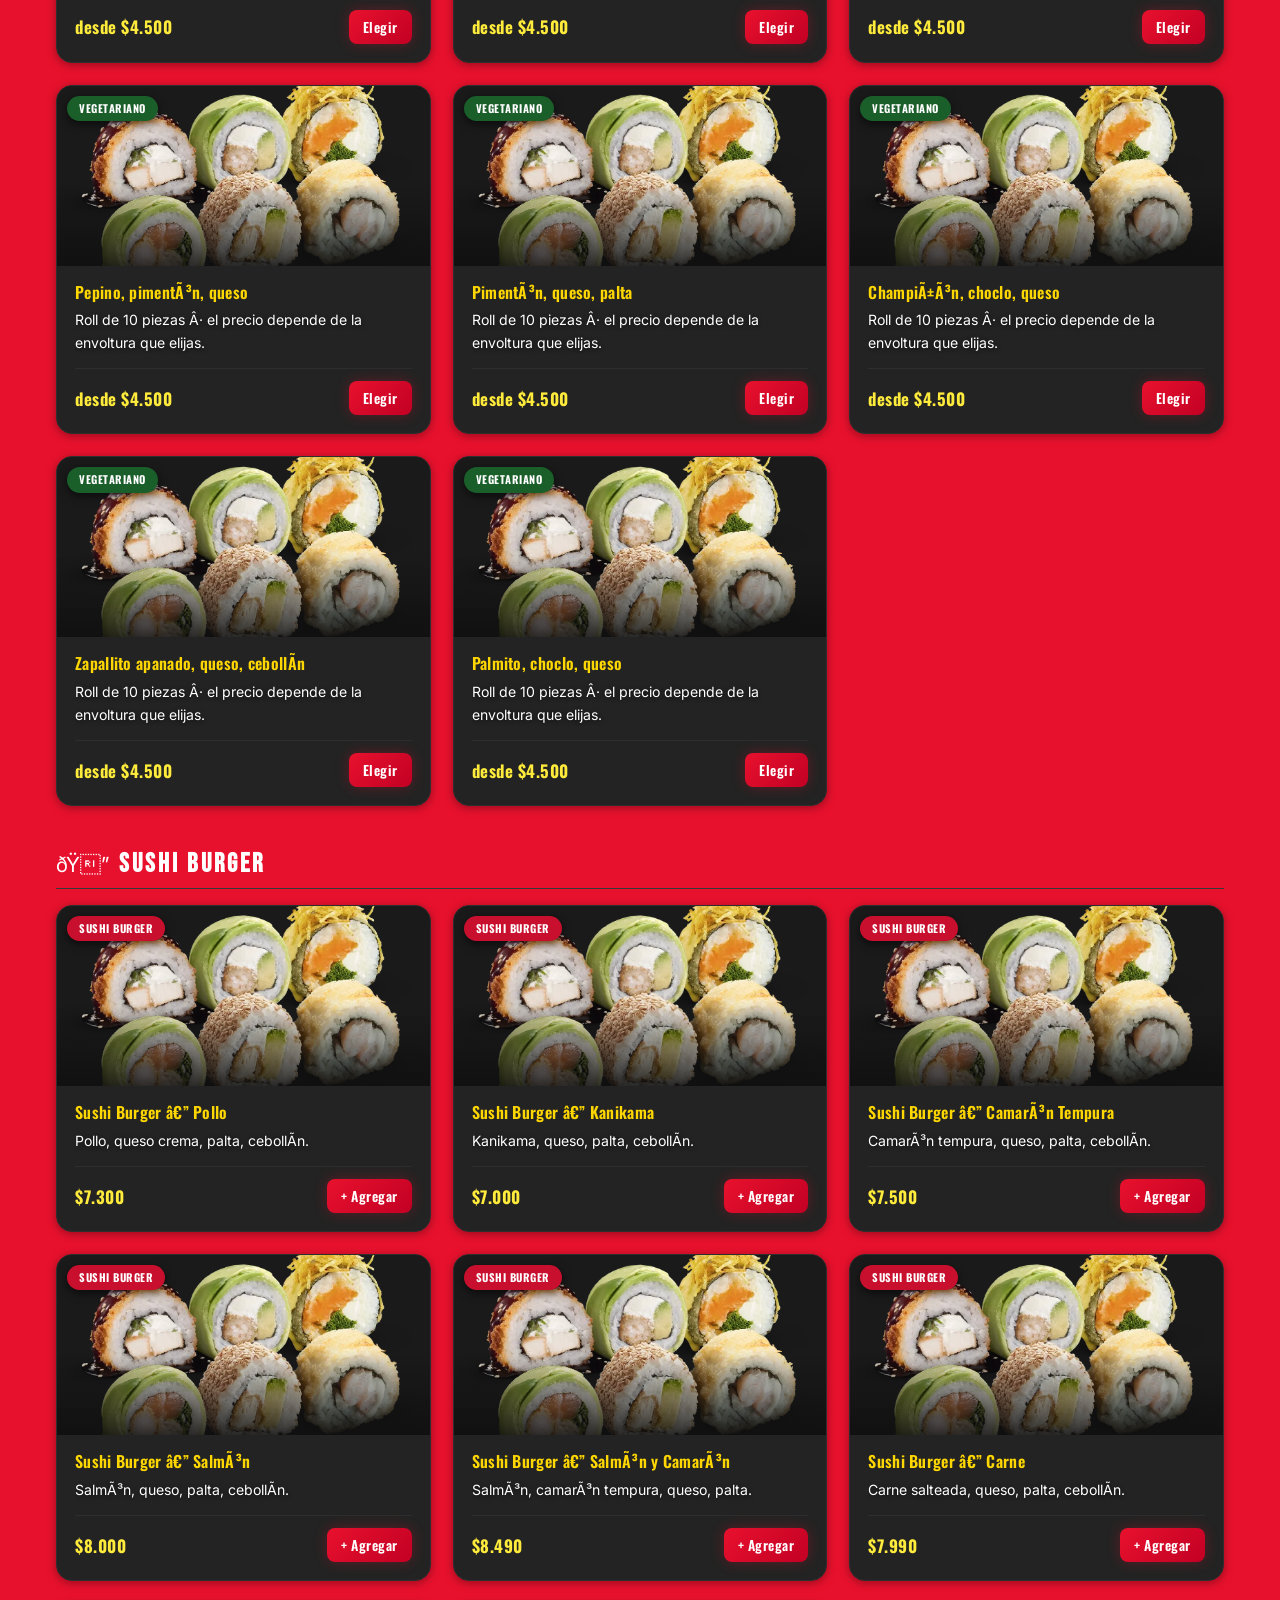
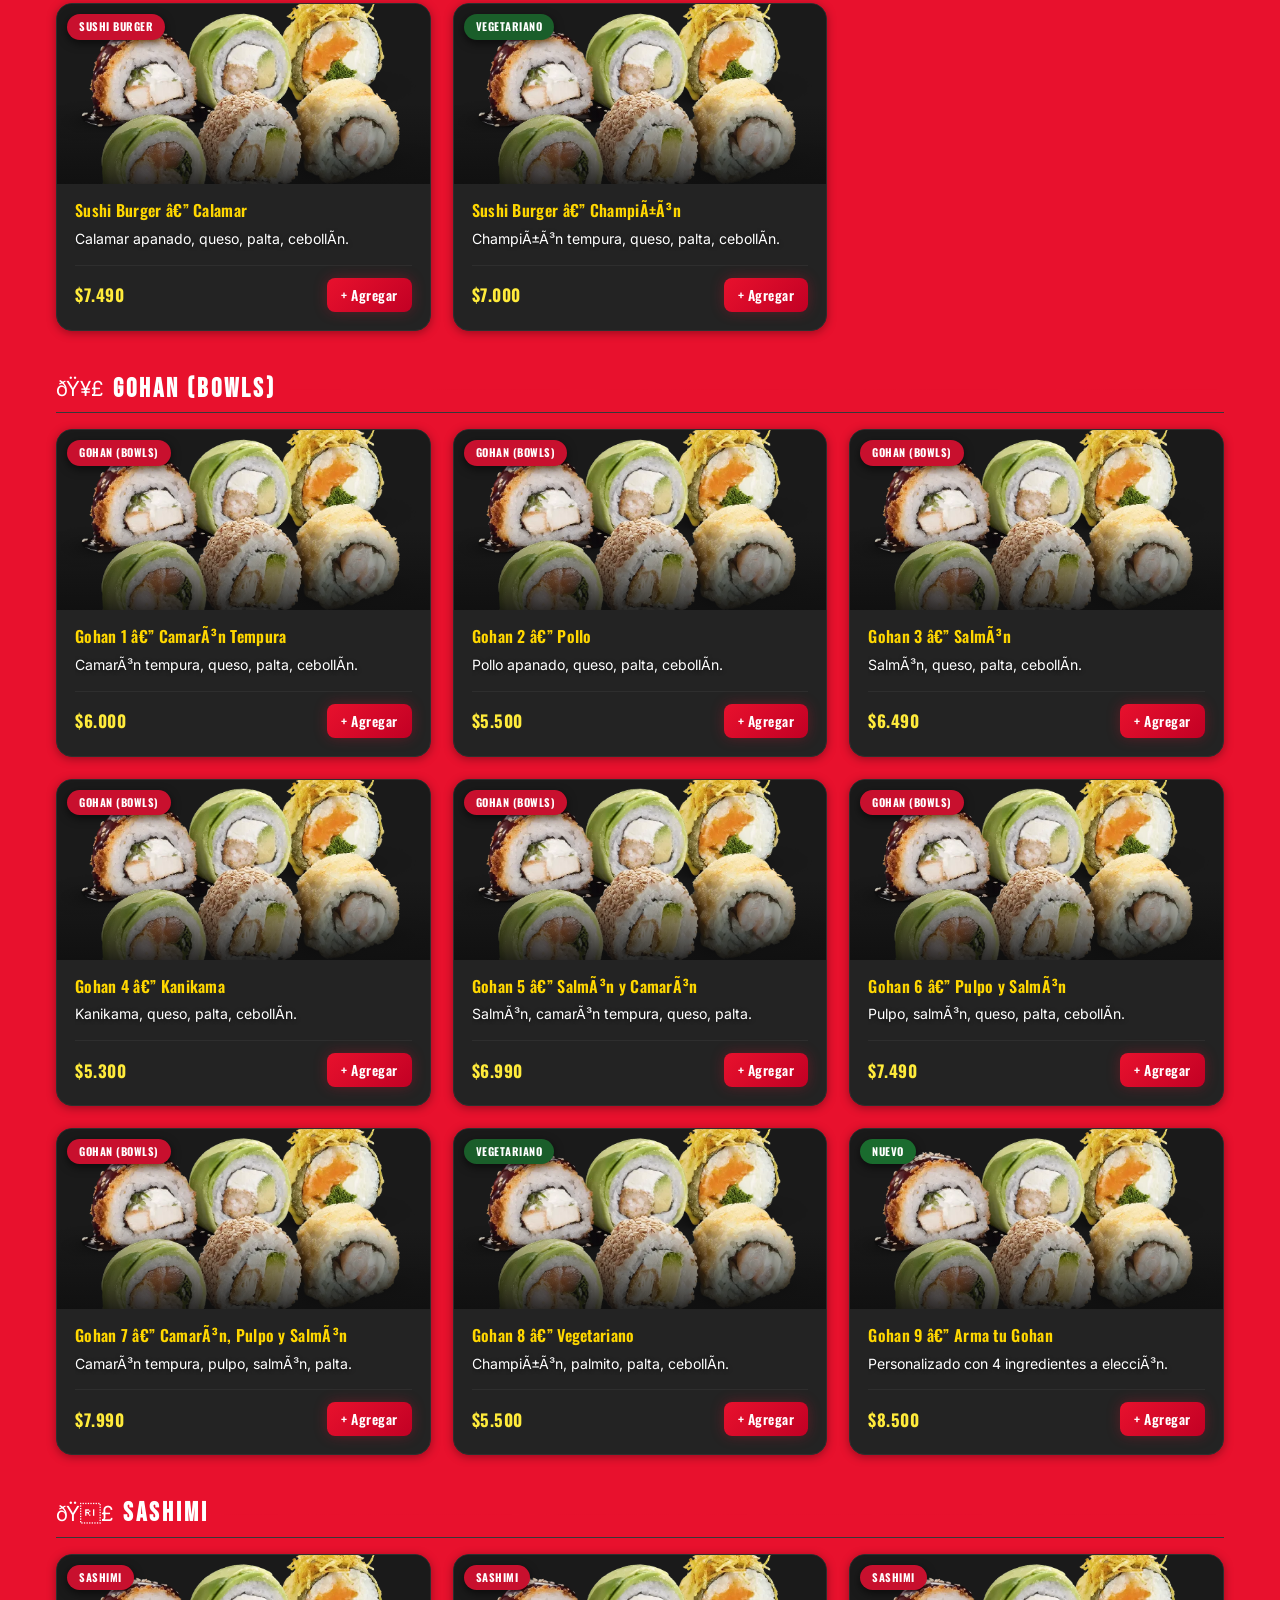
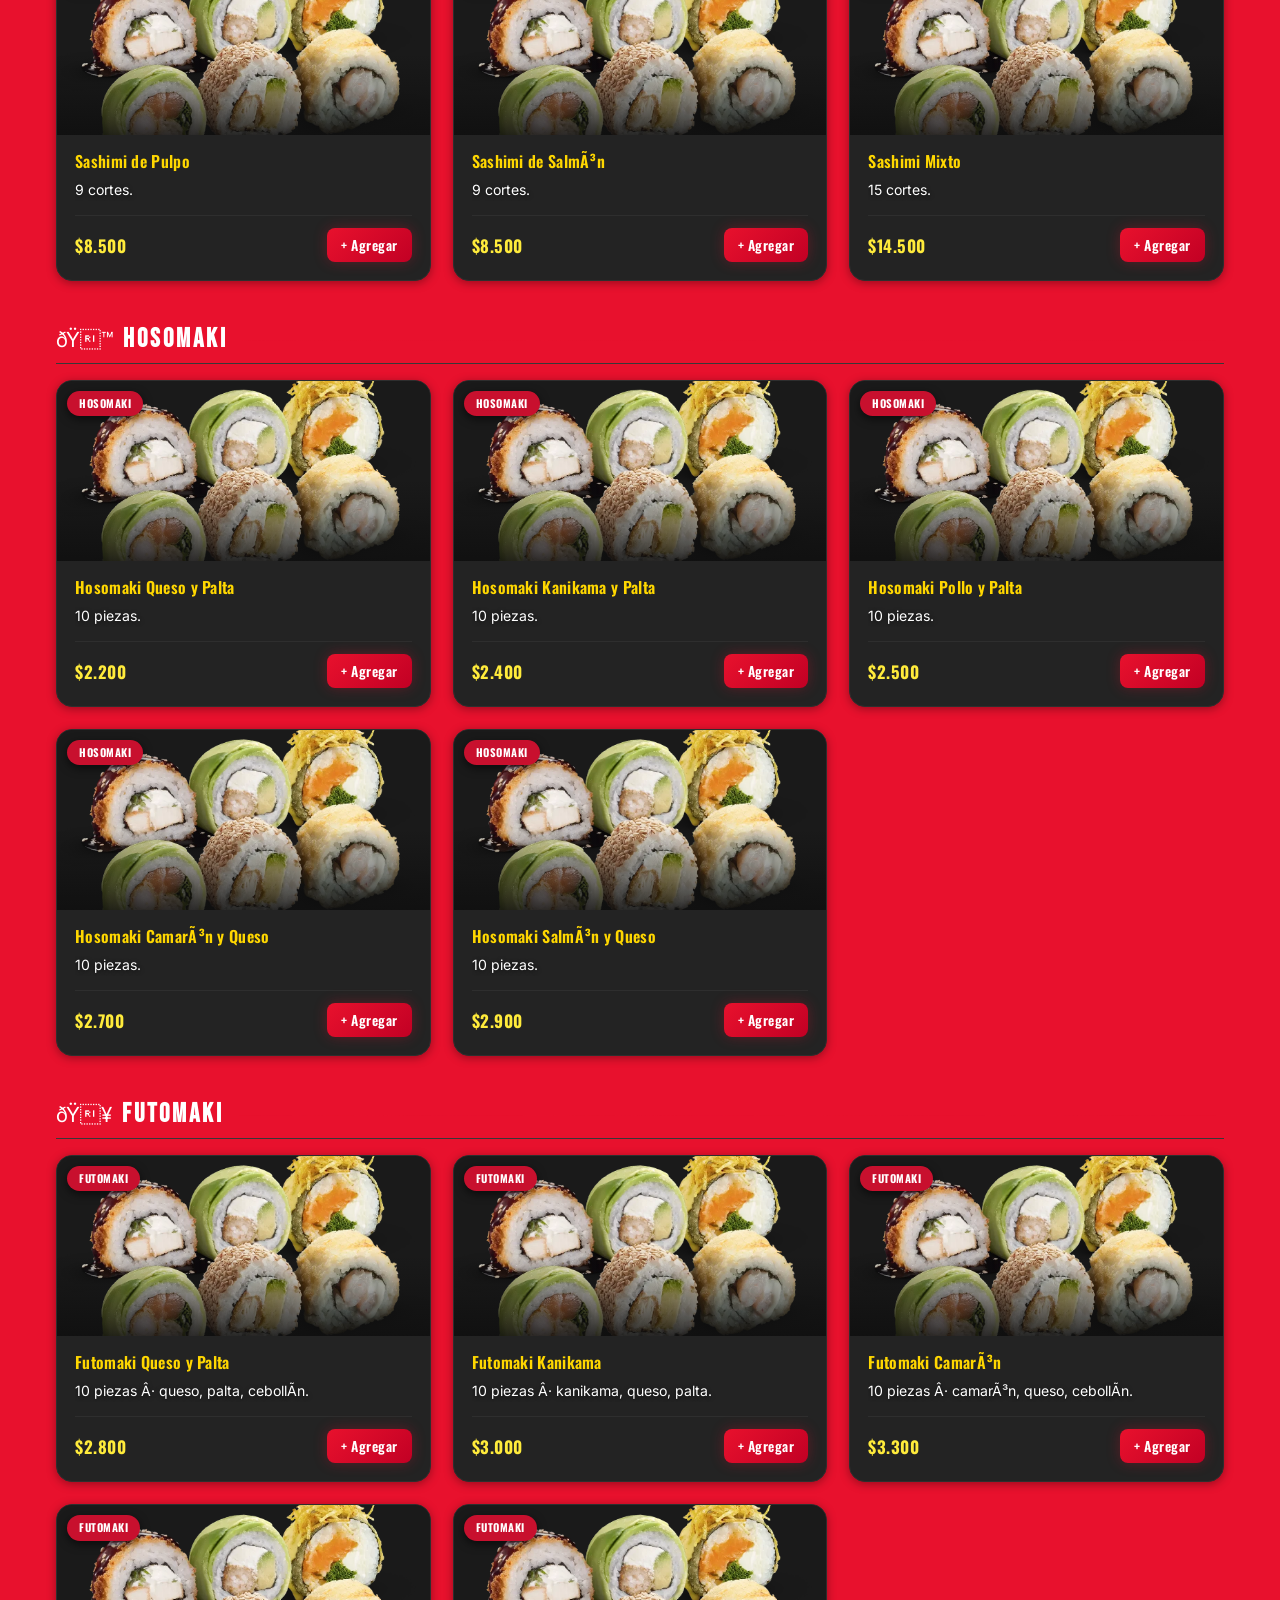
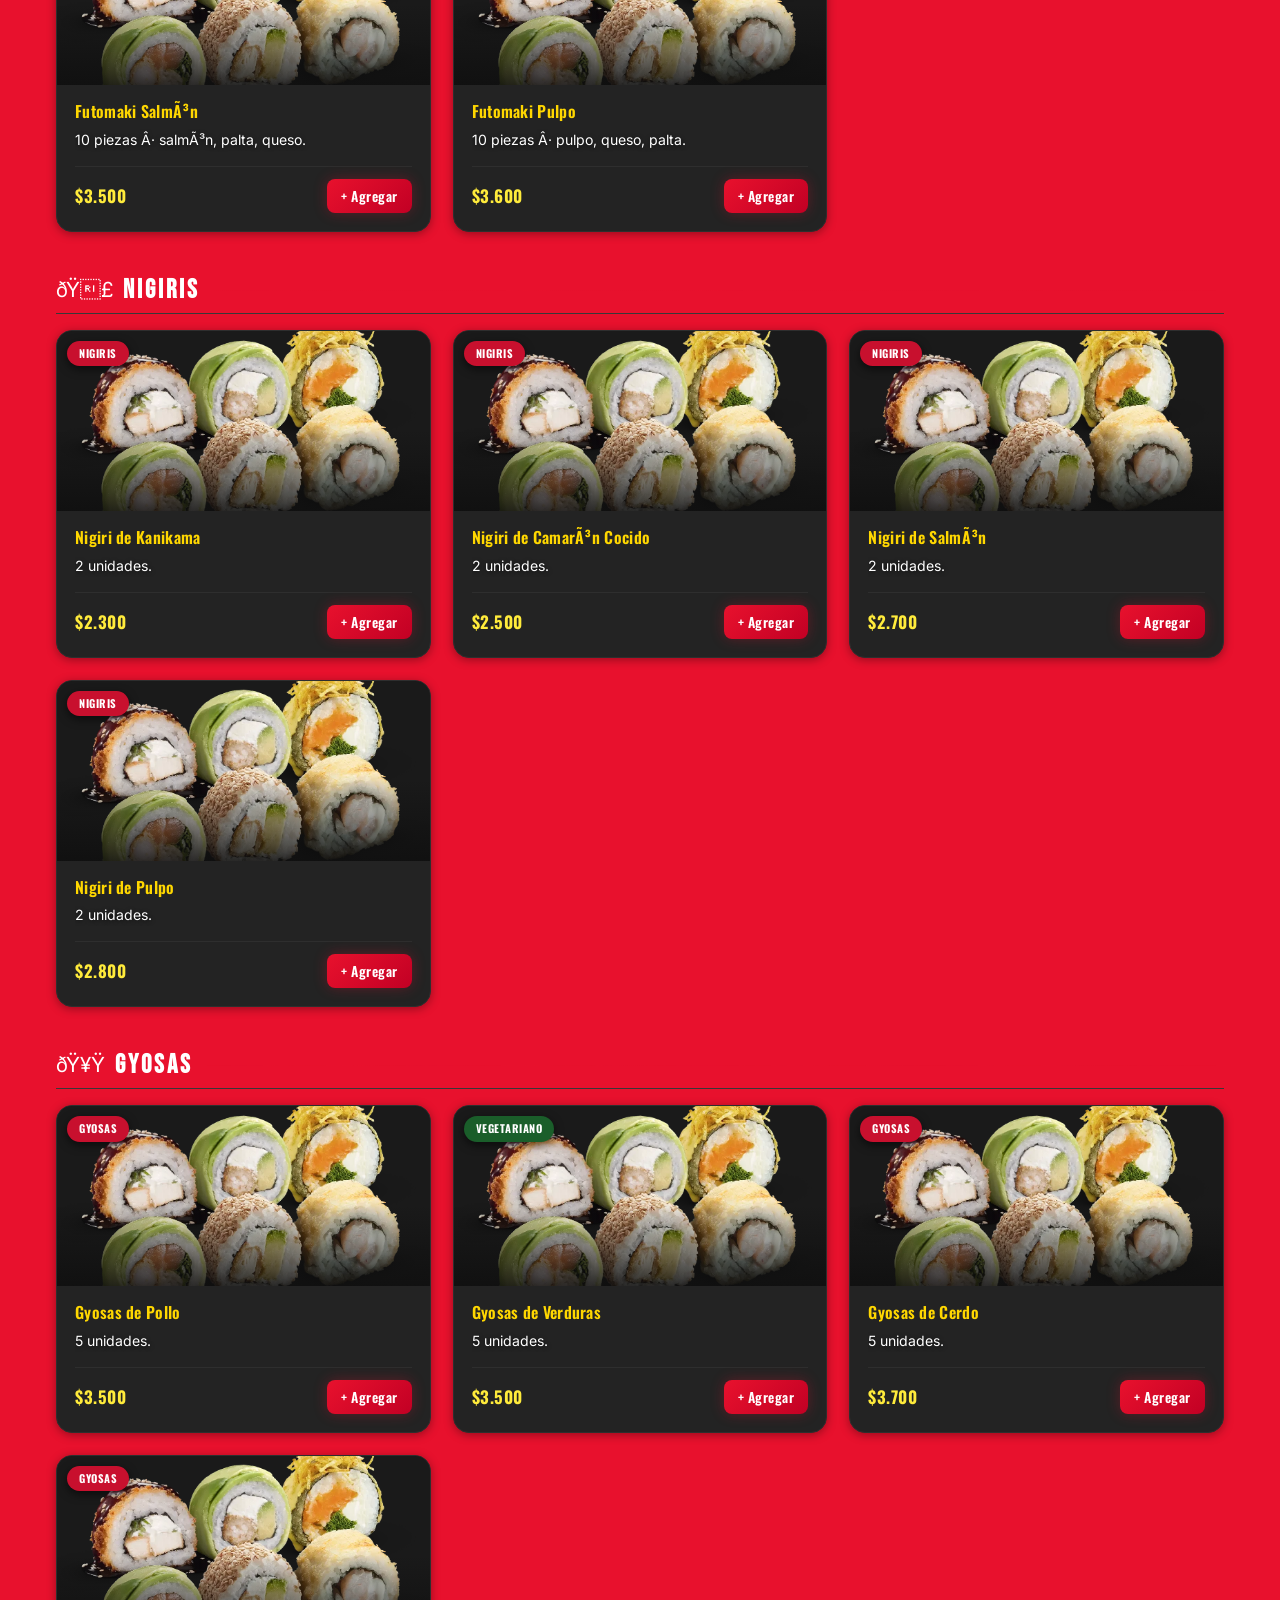
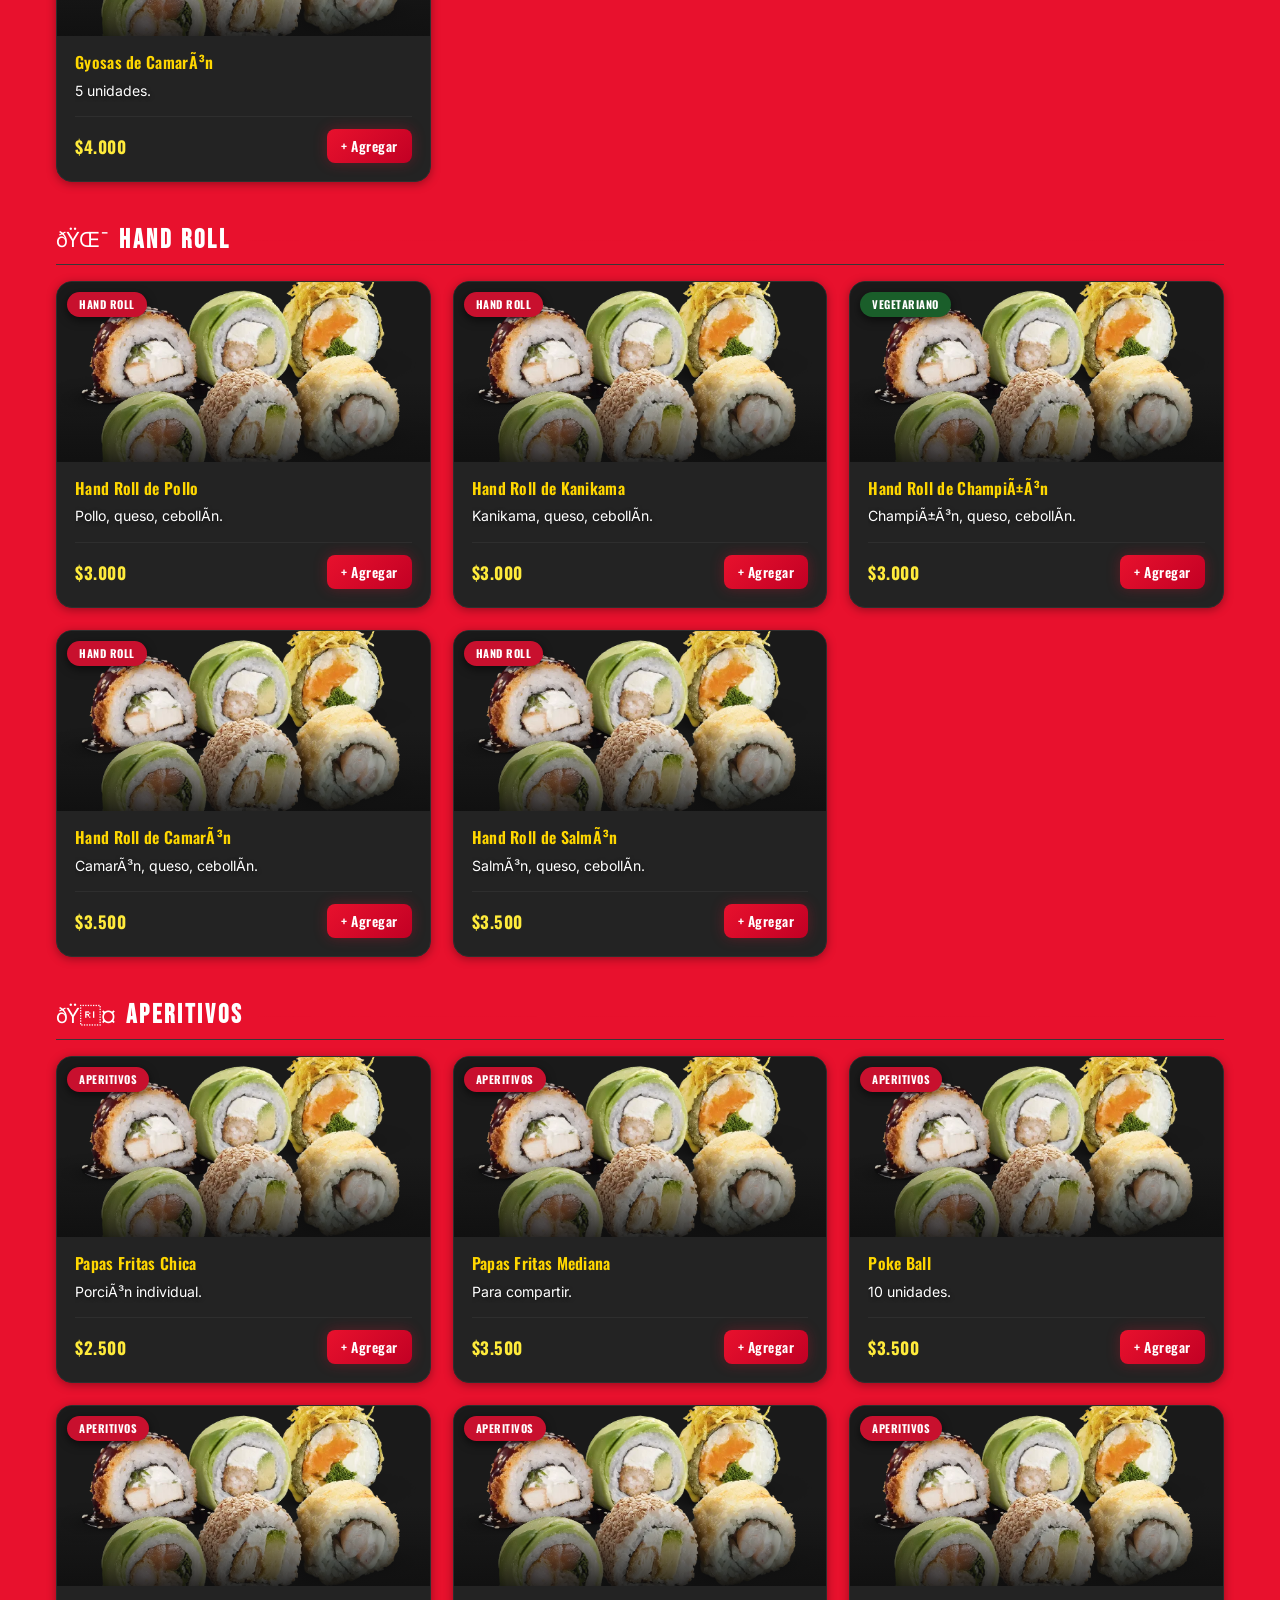
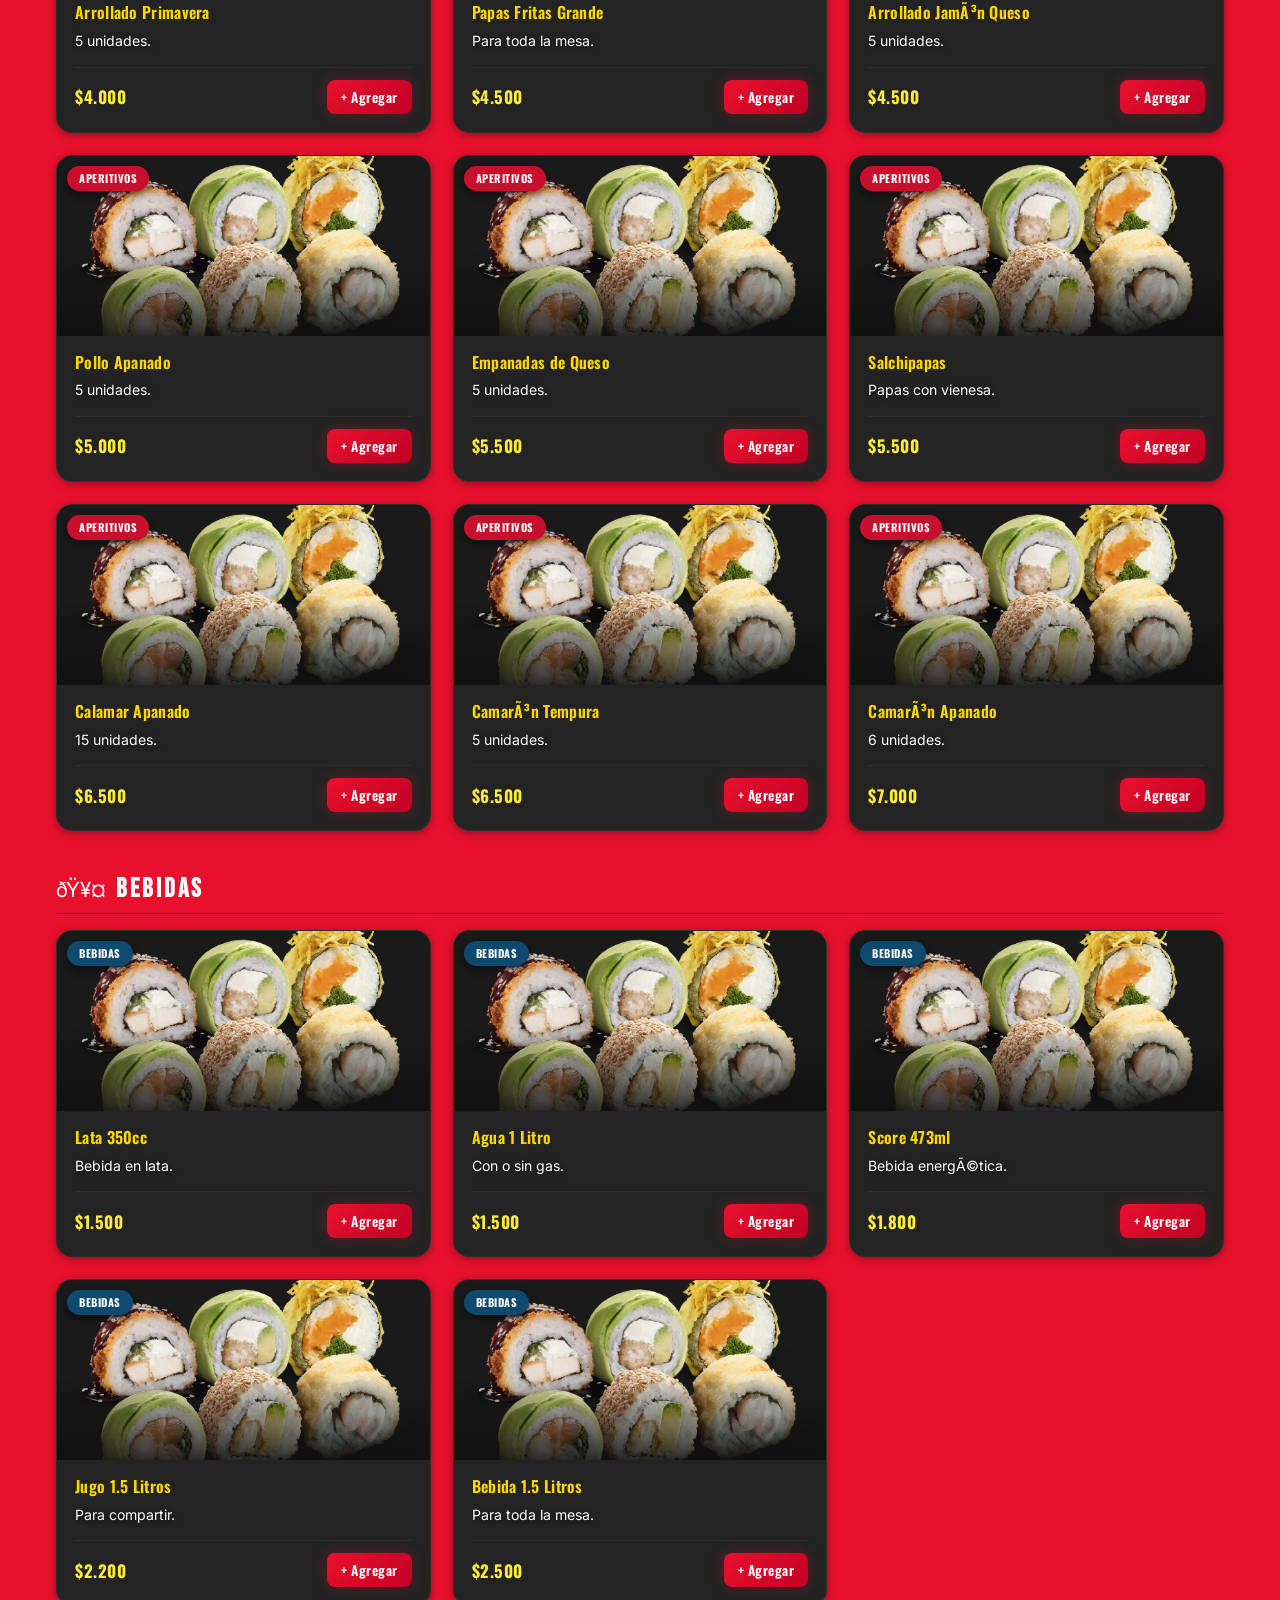
==== commit 5a7b98ce: "Fix palta complemento gratuito y separacion visual de dimensiones - products.json: precio palta en C" ====
--- a/koari-web/index.html
+++ b/koari-web/index.html
@@ -5,10 +5,11 @@
   <meta name="viewport" content="width=device-width, initial-scale=1.0">
   <title>Sushi Nan — Pedidos Online</title>
   <meta name="description" content="Pide tus rolls y combos favoritos de Sushi Nan directamente por WhatsApp.">
+  <link rel="icon" type="image/png" href="img/logo-sushinan.png">
   <link rel="preconnect" href="https://fonts.googleapis.com">
   <link rel="preconnect" href="https://fonts.gstatic.com" crossorigin>
   <link href="https://fonts.googleapis.com/css2?family=Bebas+Neue&family=Oswald:wght@400;500;600;700&family=Inter:wght@400;500;600&display=swap" rel="stylesheet">
-  <link rel="stylesheet" href="css/styles.css?v=35">
+  <link rel="stylesheet" href="css/styles.css?v=36">
 </head>
 <body>
 
@@ -220,6 +221,6 @@
   <script src="js/placeholders.js?v=1"></script>
   <script src="js/ilustraciones.js?v=1"></script>
   <script src="js/cart.js?v=4"></script>
-  <script src="js/app.js?v=7"></script>
+  <script src="js/app.js?v=8"></script>
 </body>
 </html>
--- a/koari-web/css/styles.css
+++ b/koari-web/css/styles.css
@@ -1220,6 +1220,8 @@
 
 /* Selector de variaciones (envoltura) dentro del modal */
 .modal-variaciones { margin-bottom: 18px; }
+.modal-variaciones__dimension { margin-bottom: 18px; }
+.modal-variaciones__dimension:last-child { margin-bottom: 0; }
 
 .modal-variaciones__label {
   font-family: 'Oswald', sans-serif;
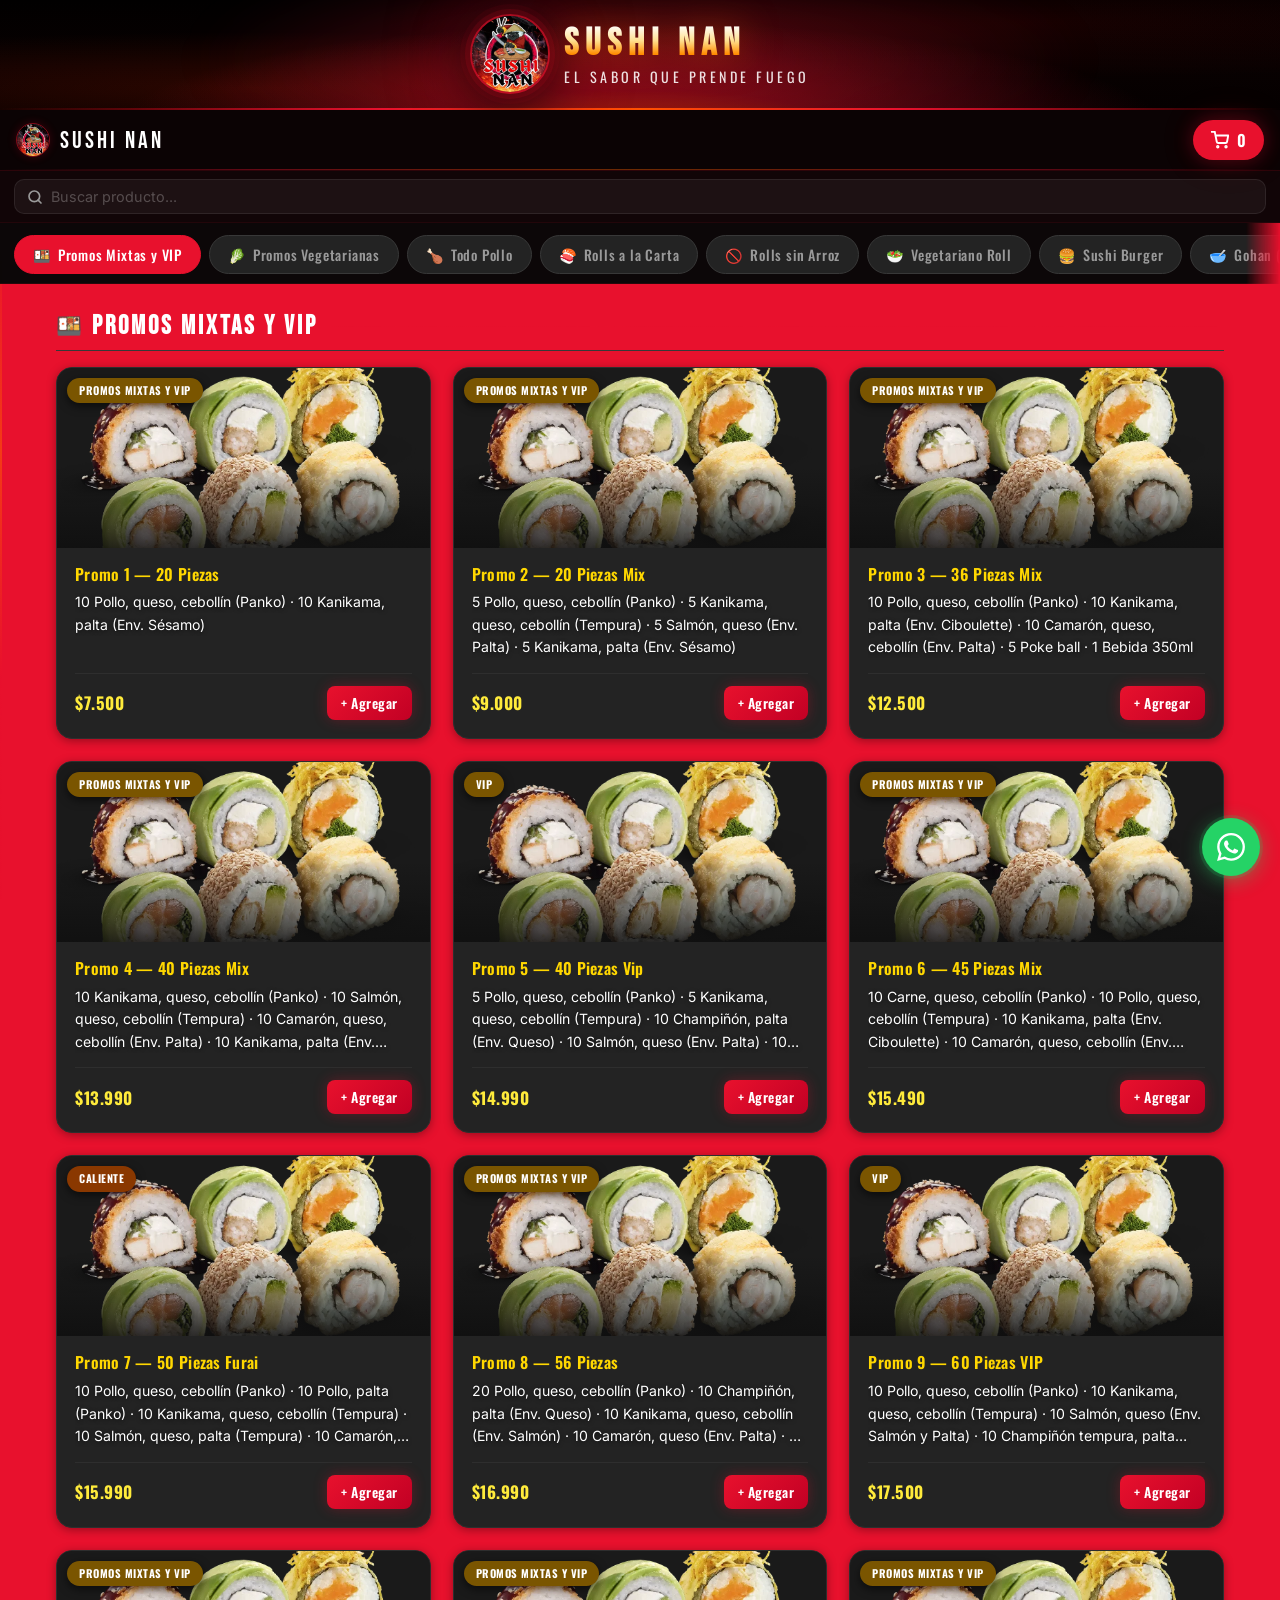
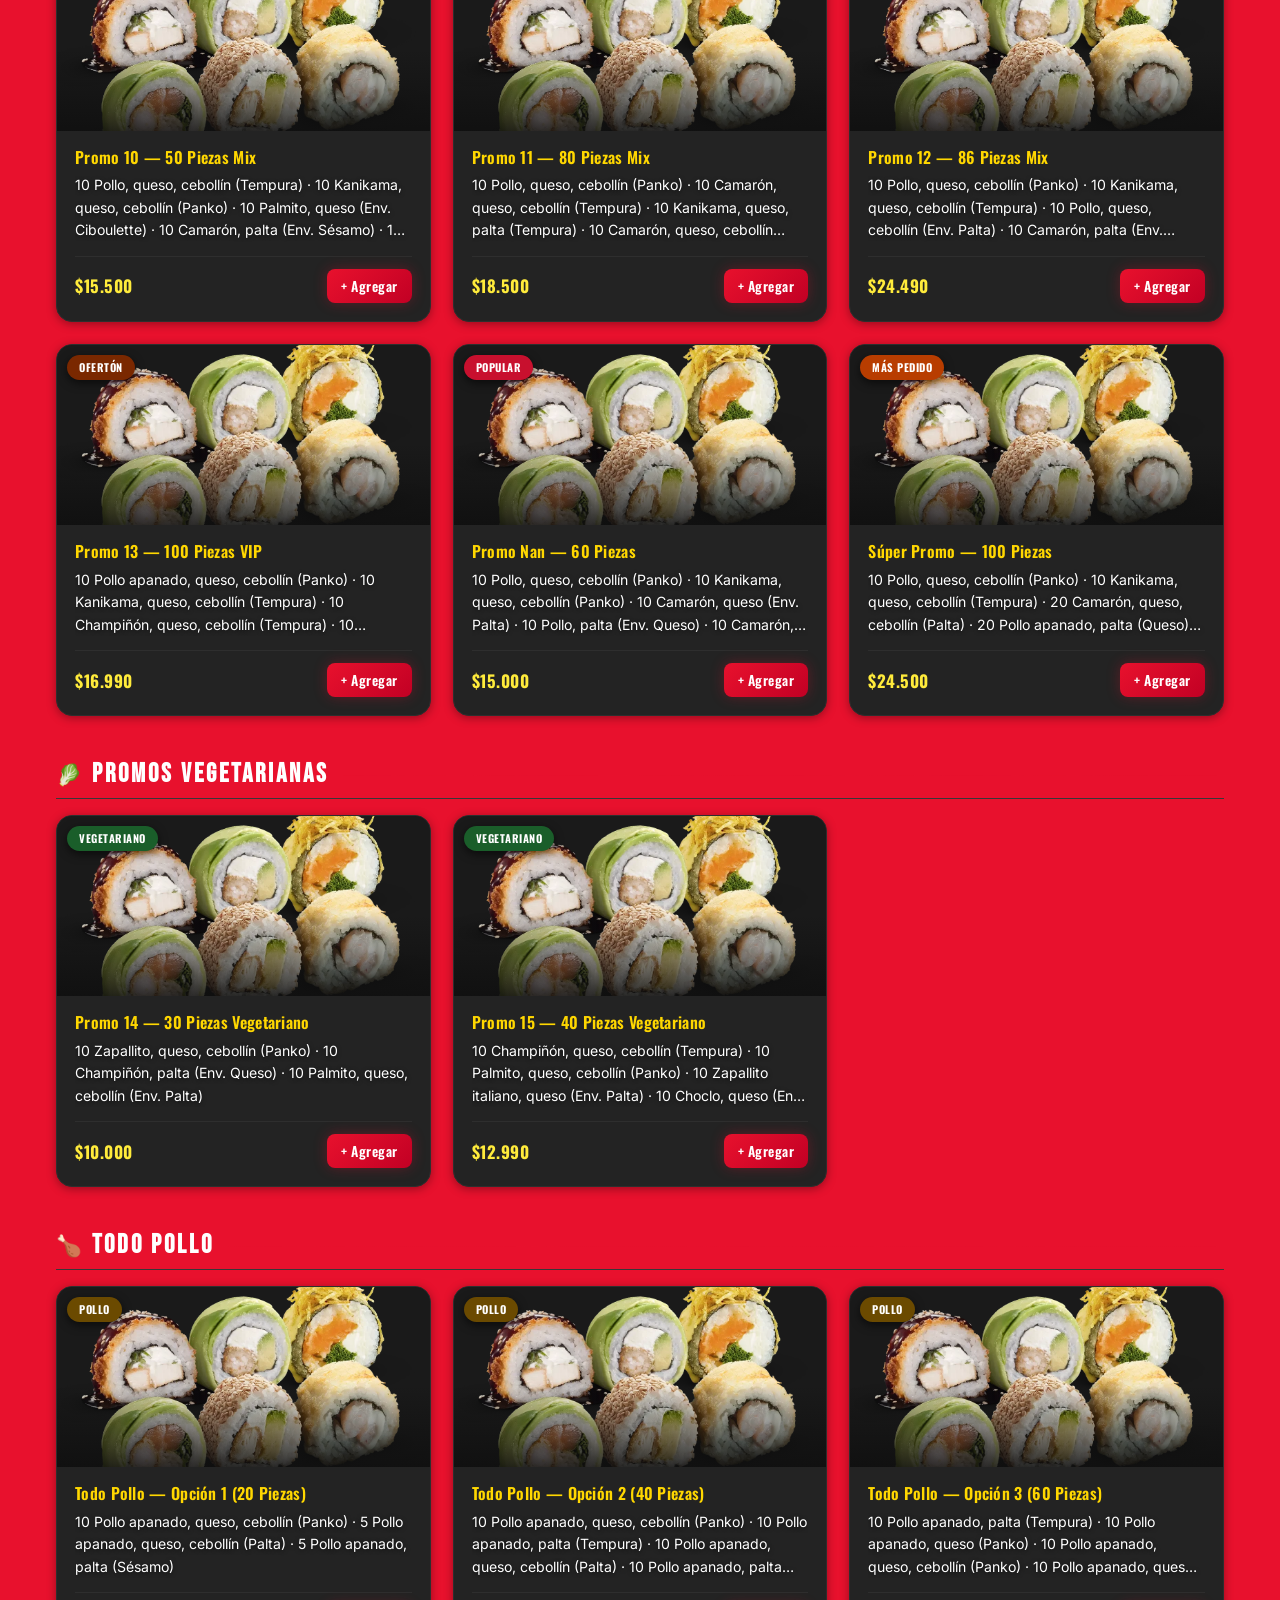
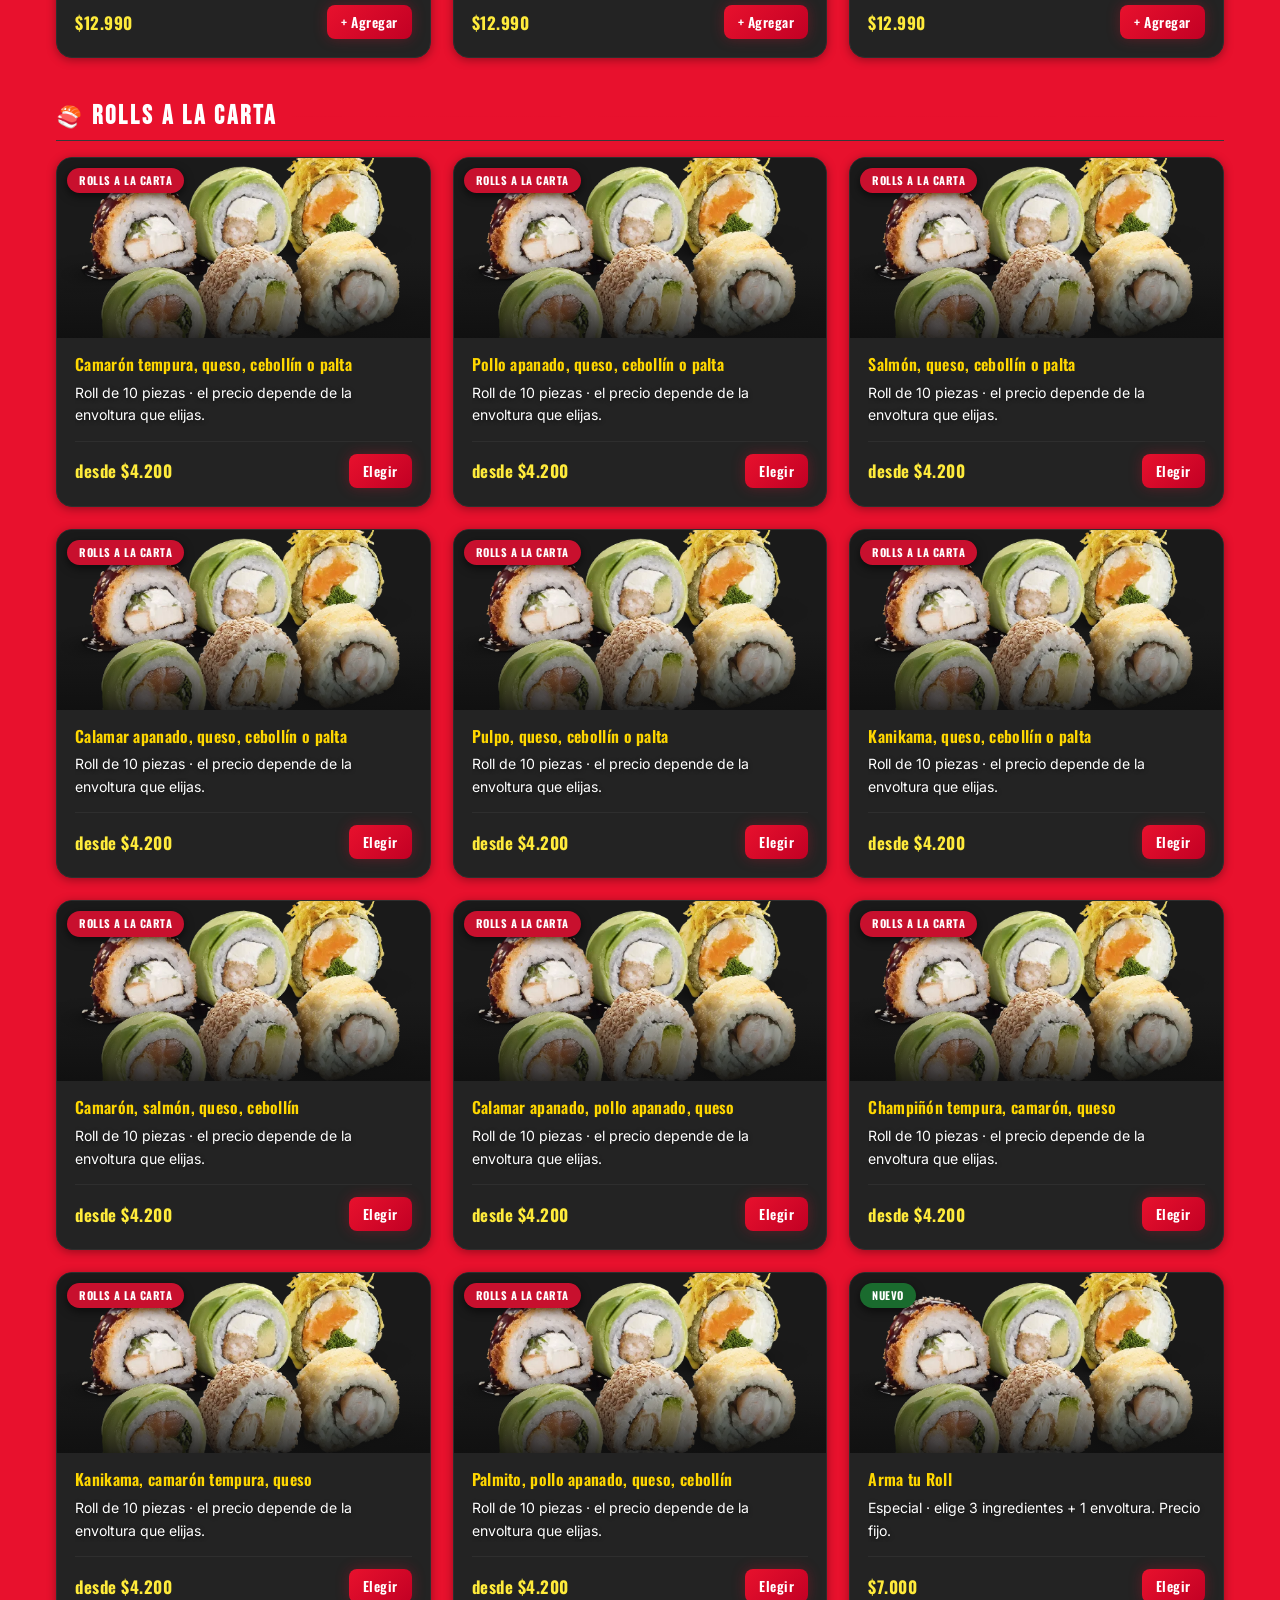
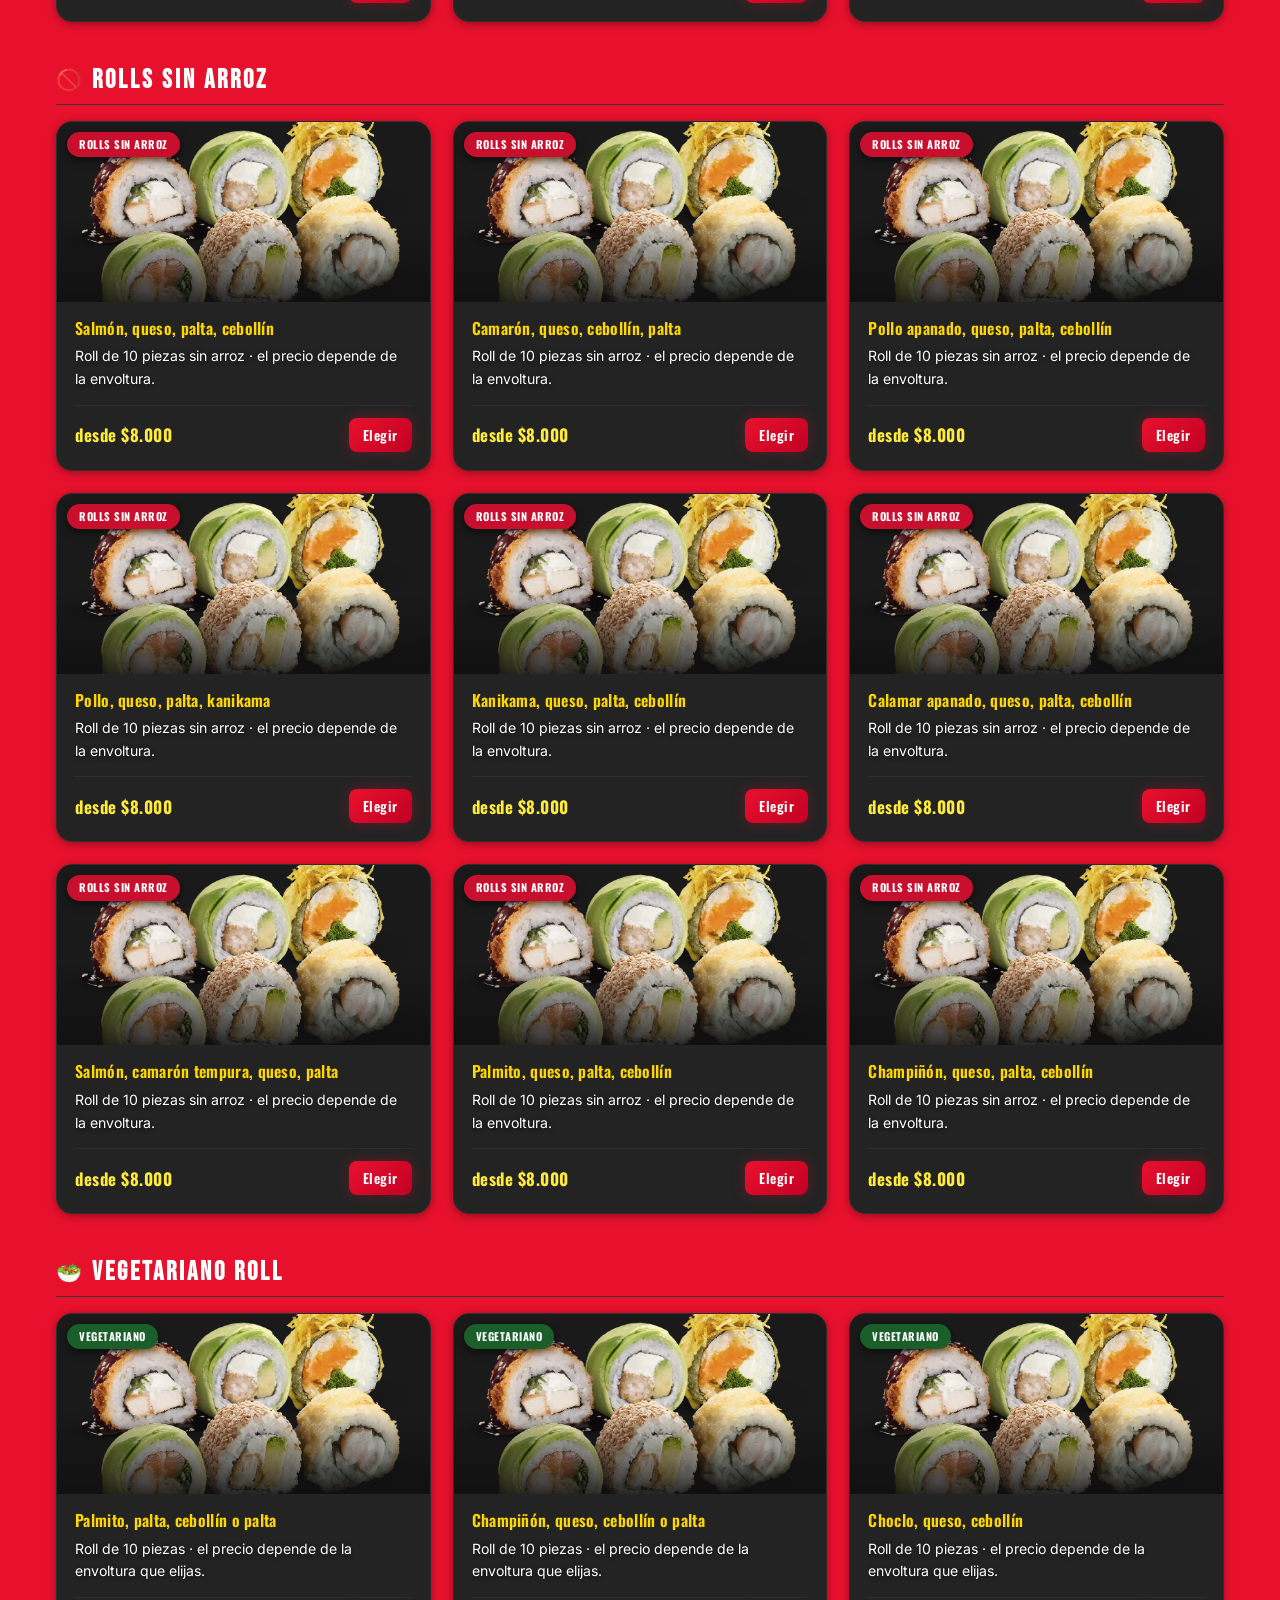
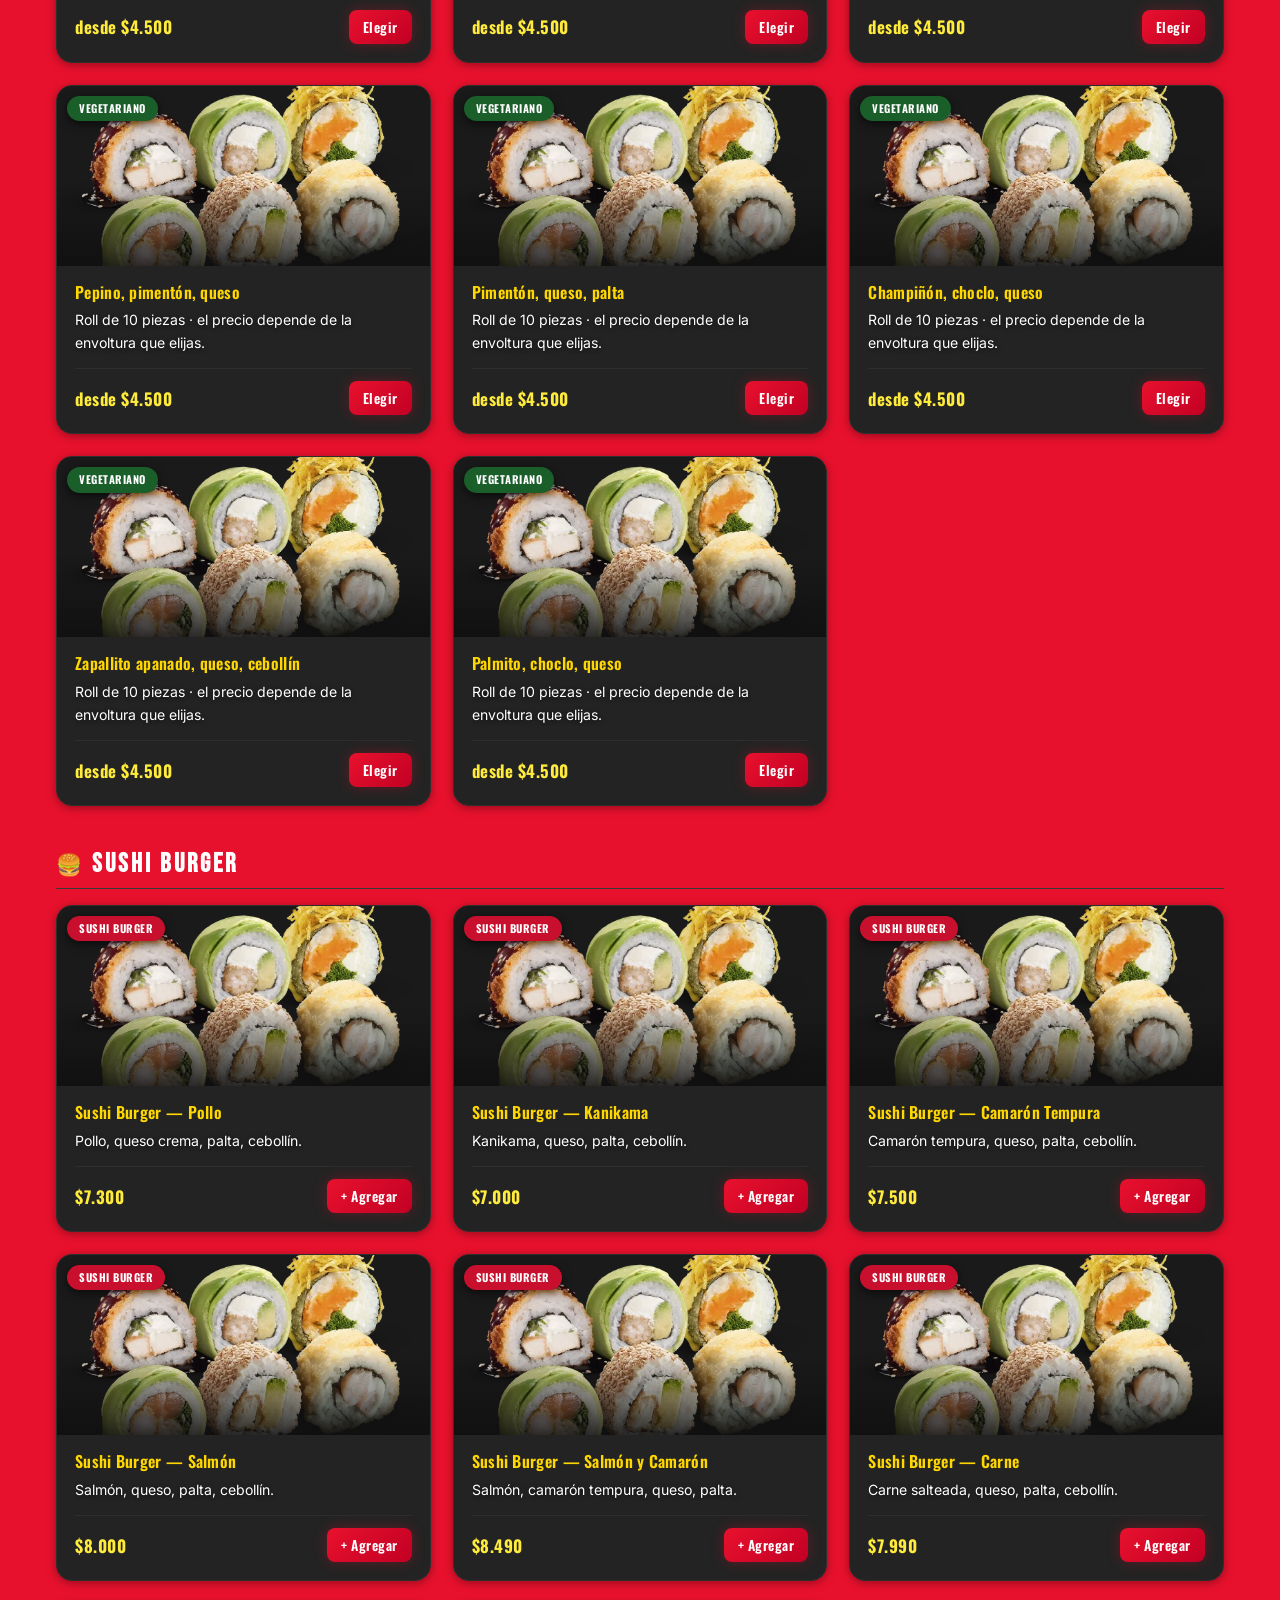
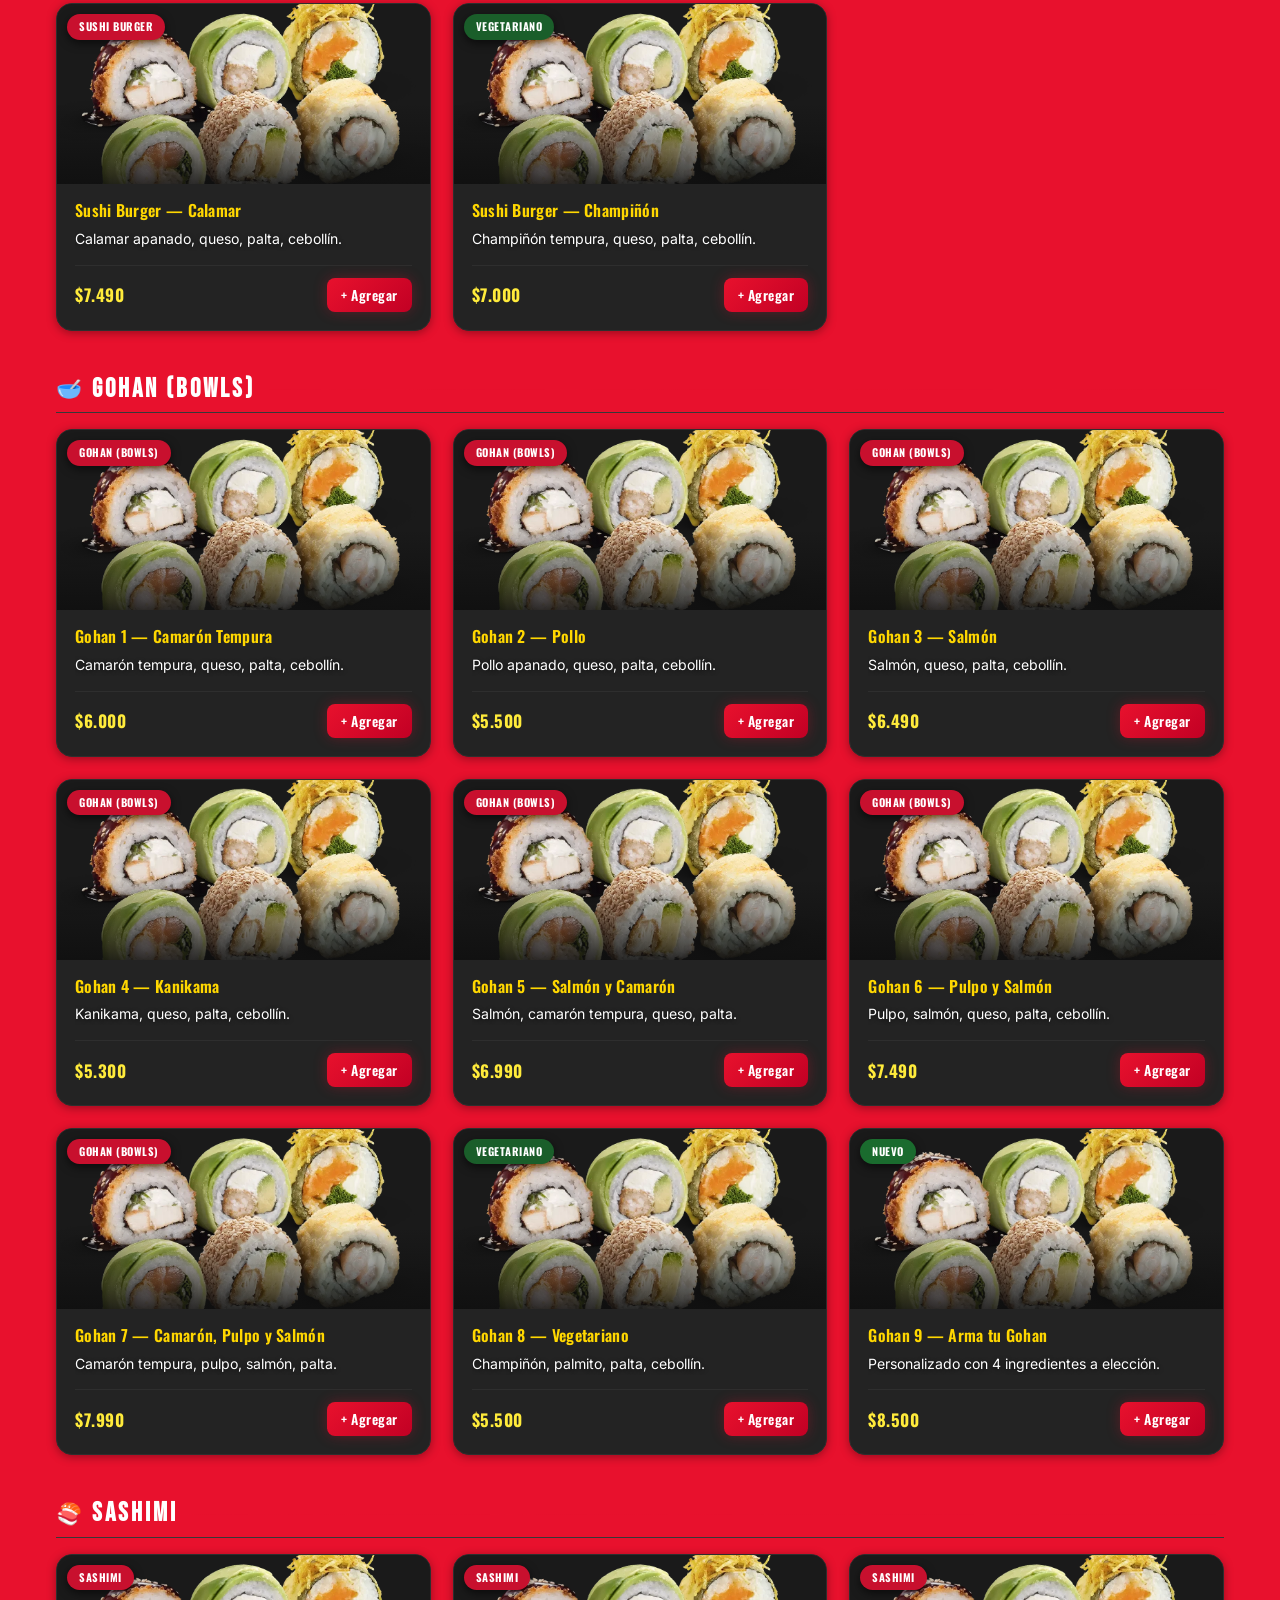
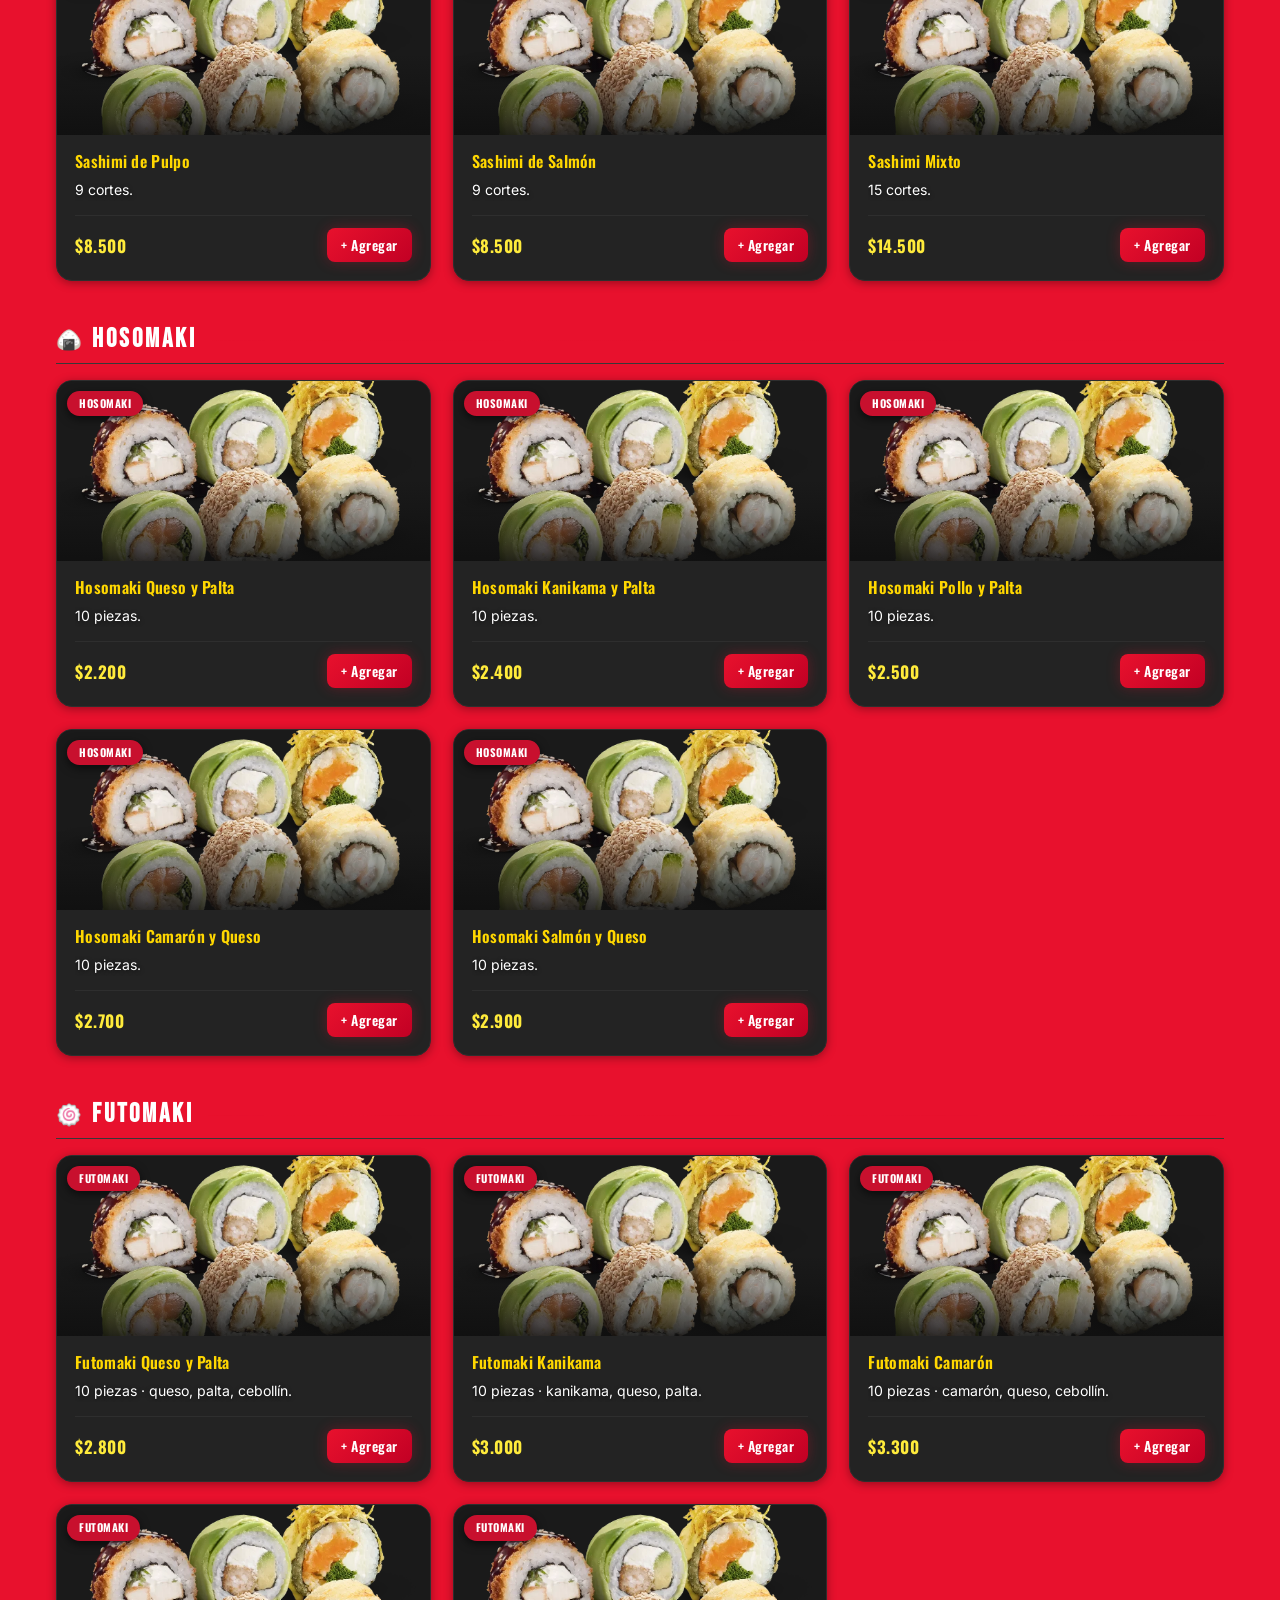
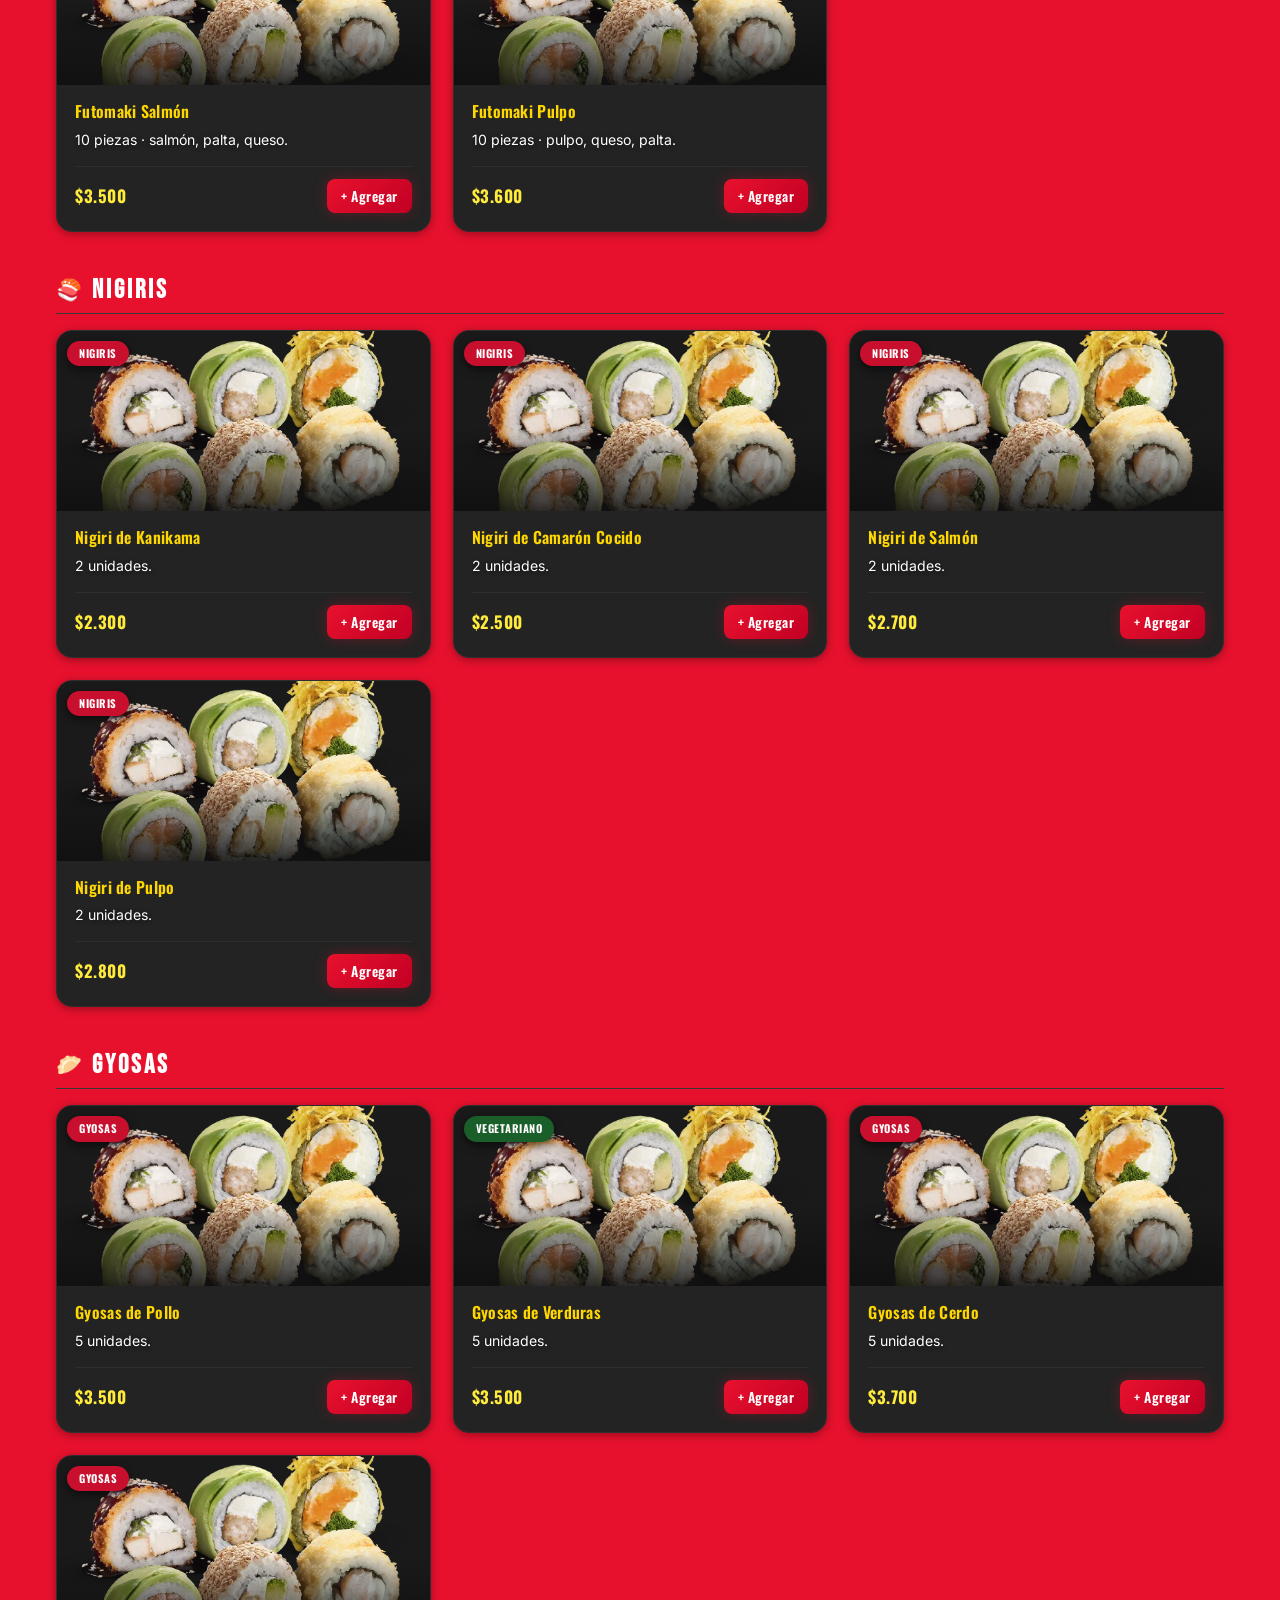
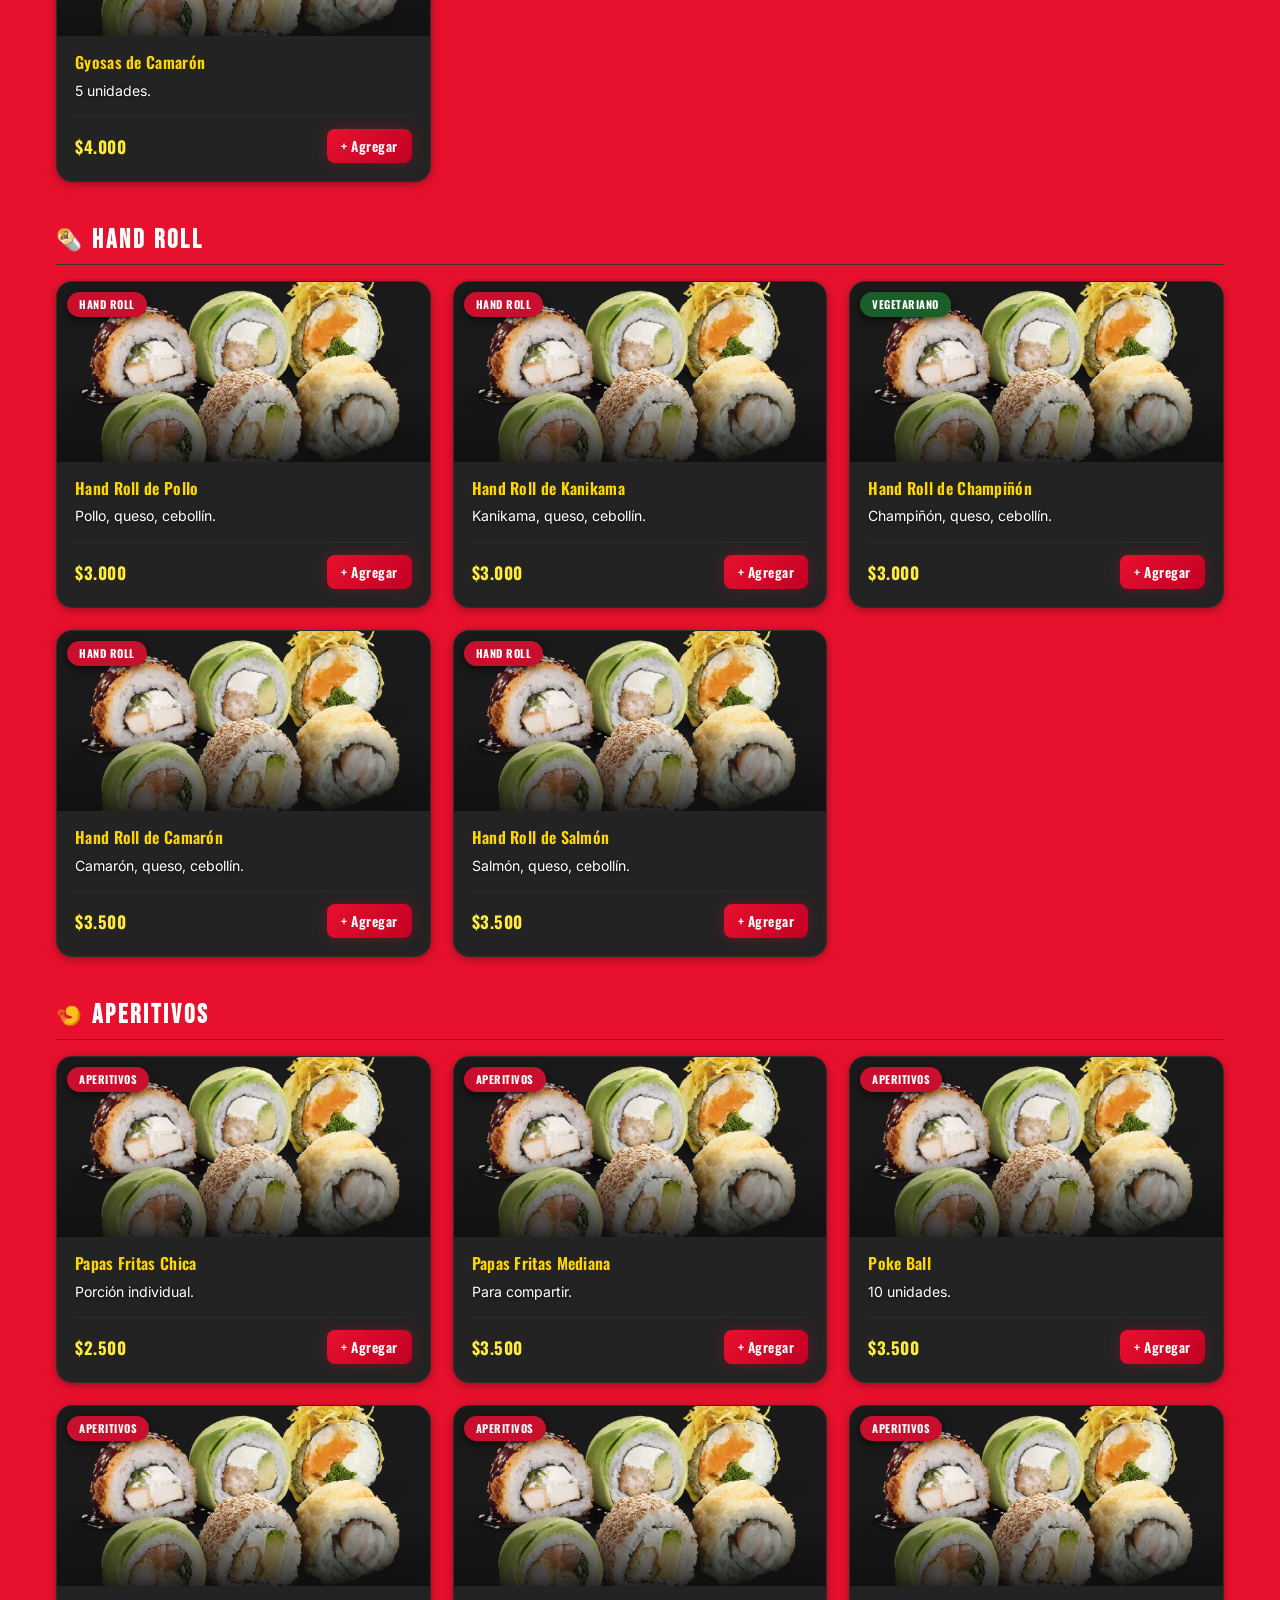
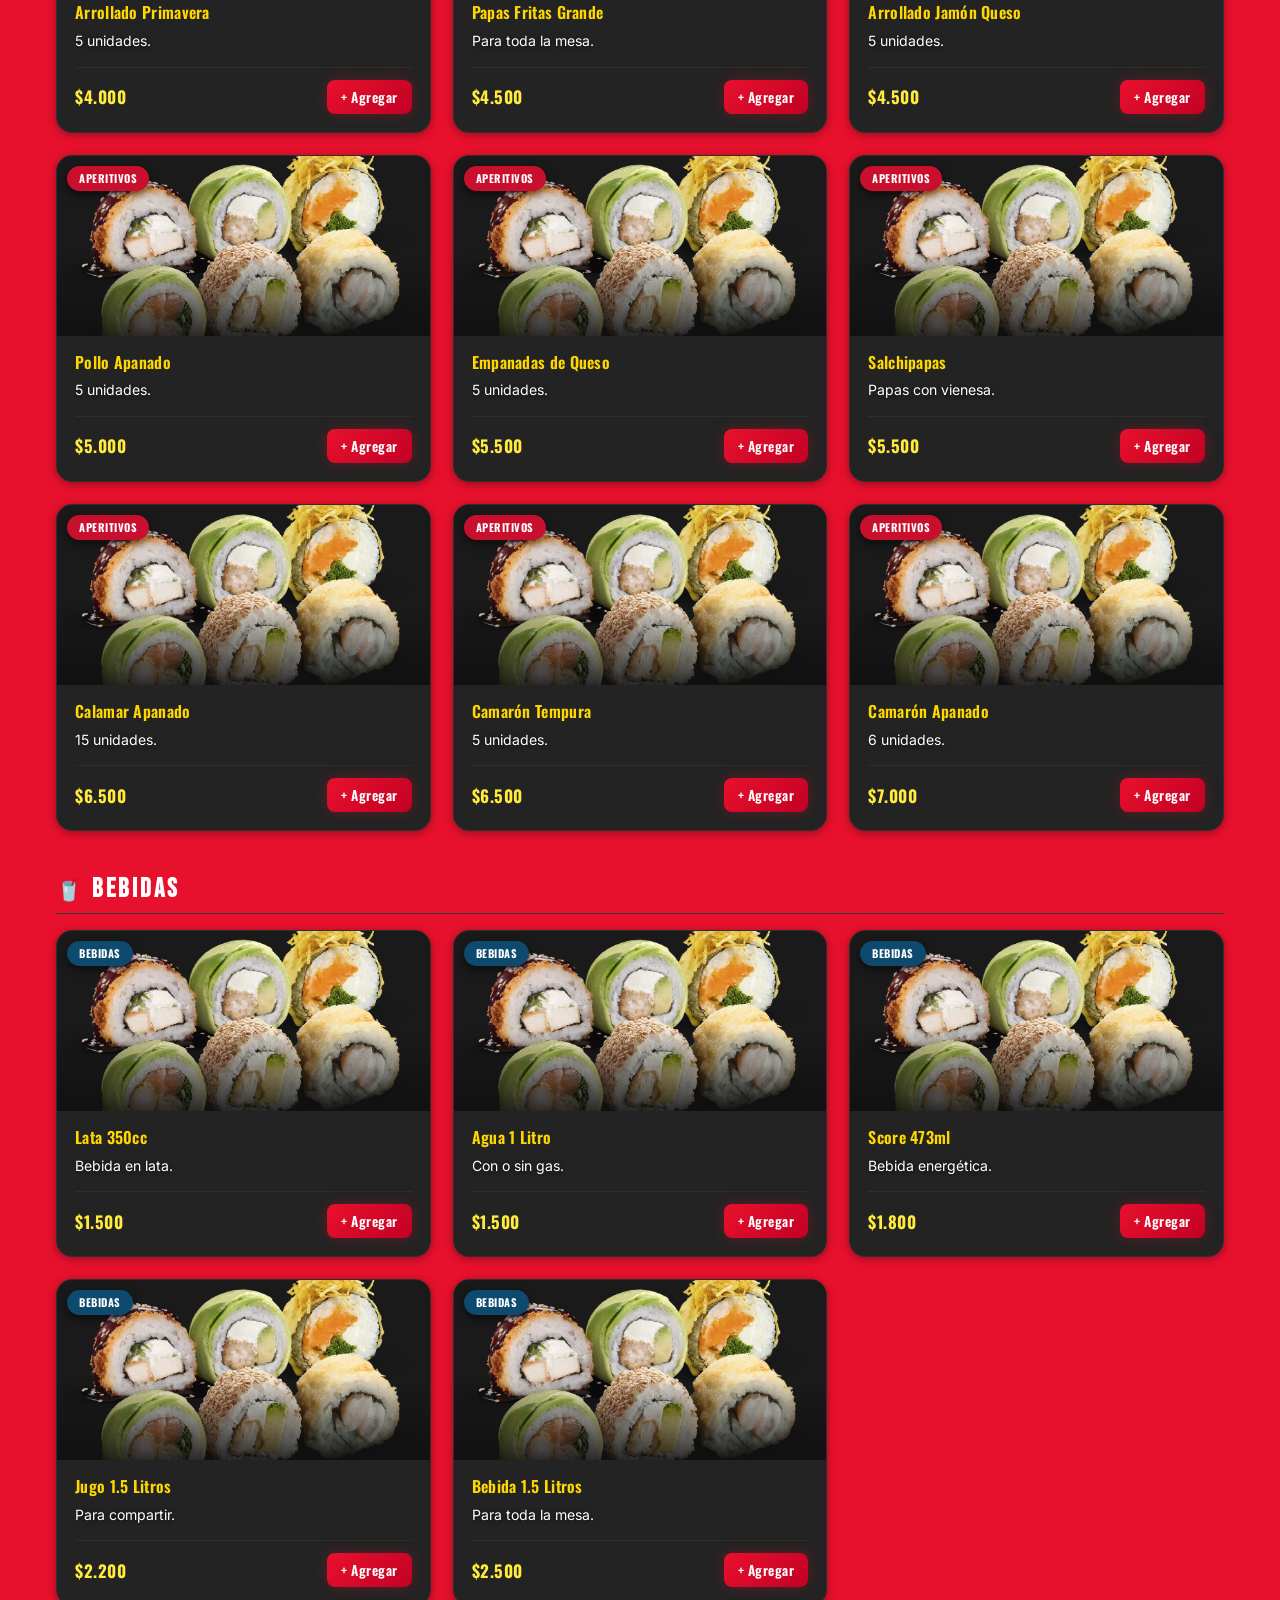
==== commit a9ee6e42: "Replace emoji-heavy WhatsApp message with clean table format - Remove all emojis from the pedido mes" ====
--- a/koari-web/index.html
+++ b/koari-web/index.html
@@ -9,7 +9,7 @@
   <link rel="preconnect" href="https://fonts.googleapis.com">
   <link rel="preconnect" href="https://fonts.gstatic.com" crossorigin>
   <link href="https://fonts.googleapis.com/css2?family=Bebas+Neue&family=Oswald:wght@400;500;600;700&family=Inter:wght@400;500;600&display=swap" rel="stylesheet">
-  <link rel="stylesheet" href="css/styles.css?v=36">
+  <link rel="stylesheet" href="css/styles.css?v=37">
 </head>
 <body>
 
@@ -218,9 +218,9 @@
   </footer>
 
   <script src="js/data.js?v=4"></script>
-  <script src="js/placeholders.js?v=1"></script>
+  <script src="js/placeholders.js?v=2"></script>
   <script src="js/ilustraciones.js?v=1"></script>
   <script src="js/cart.js?v=4"></script>
-  <script src="js/app.js?v=8"></script>
+  <script src="js/app.js?v=10"></script>
 </body>
 </html>
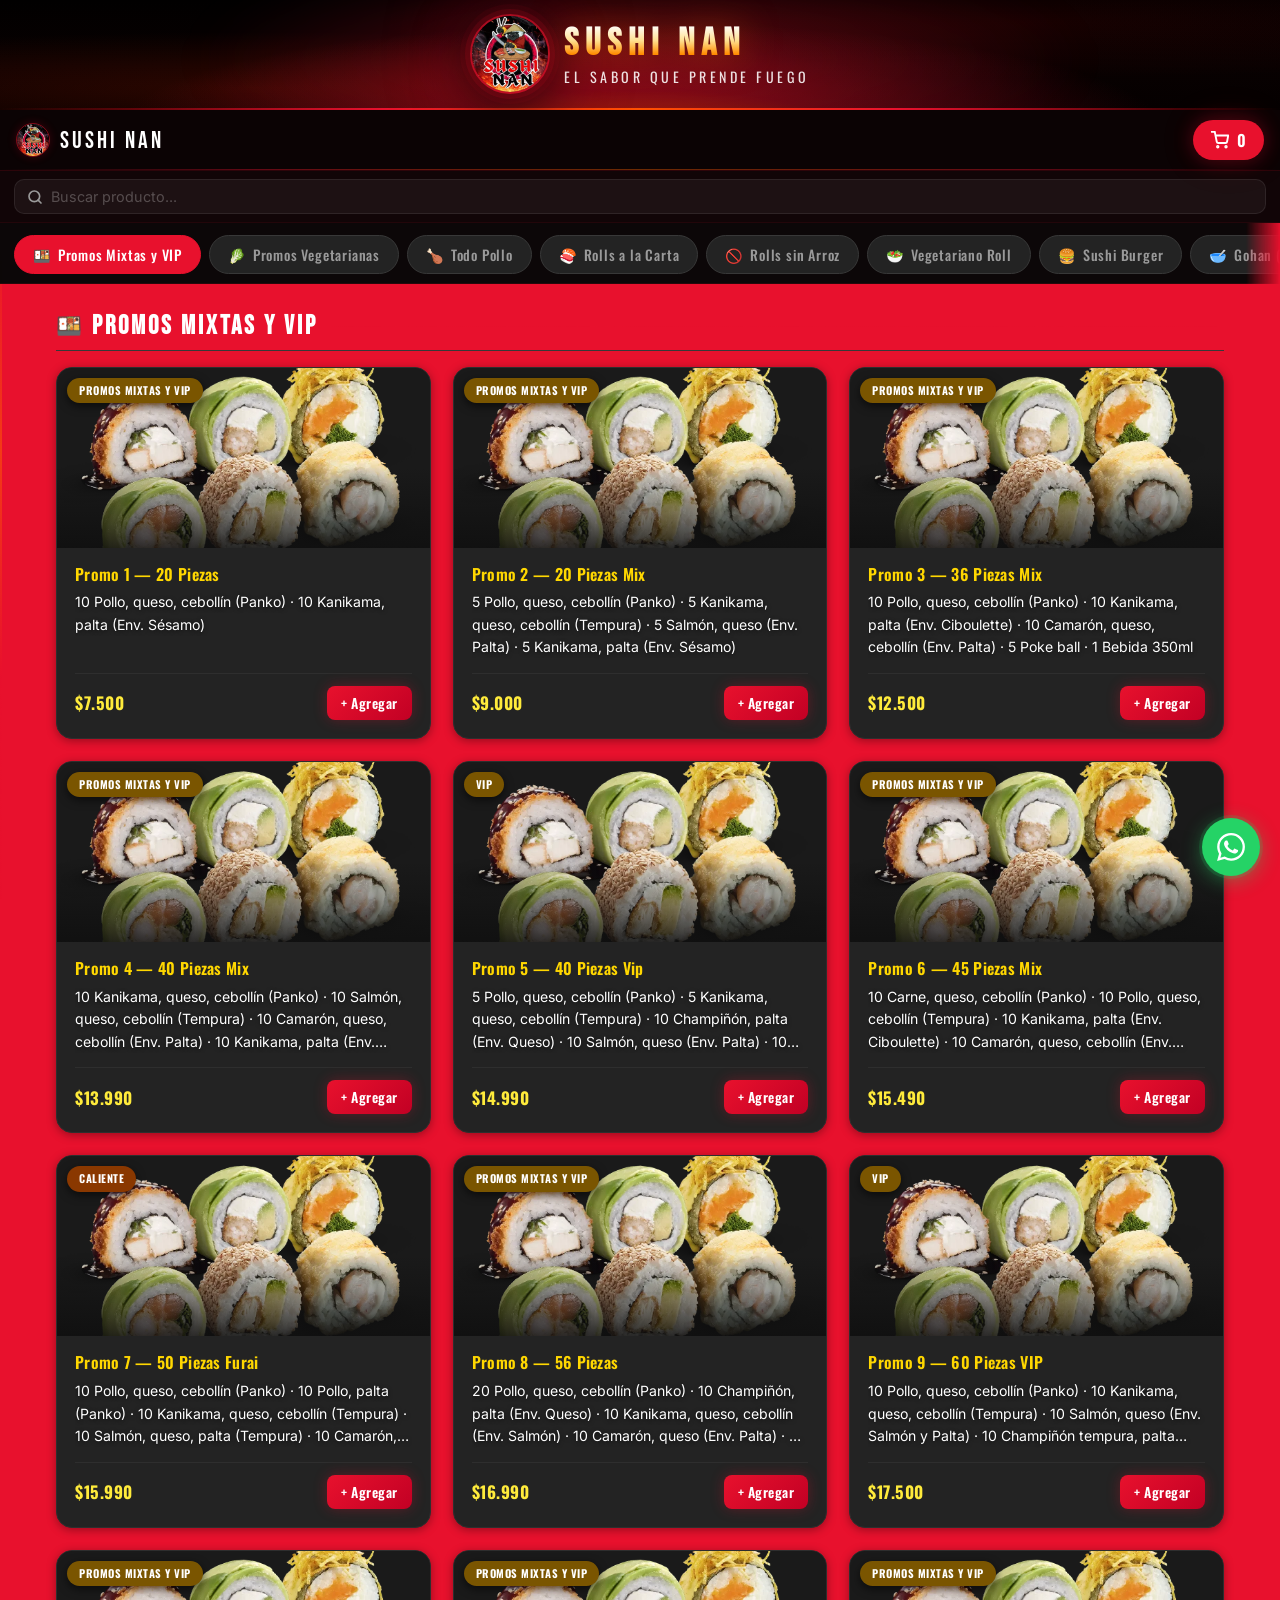
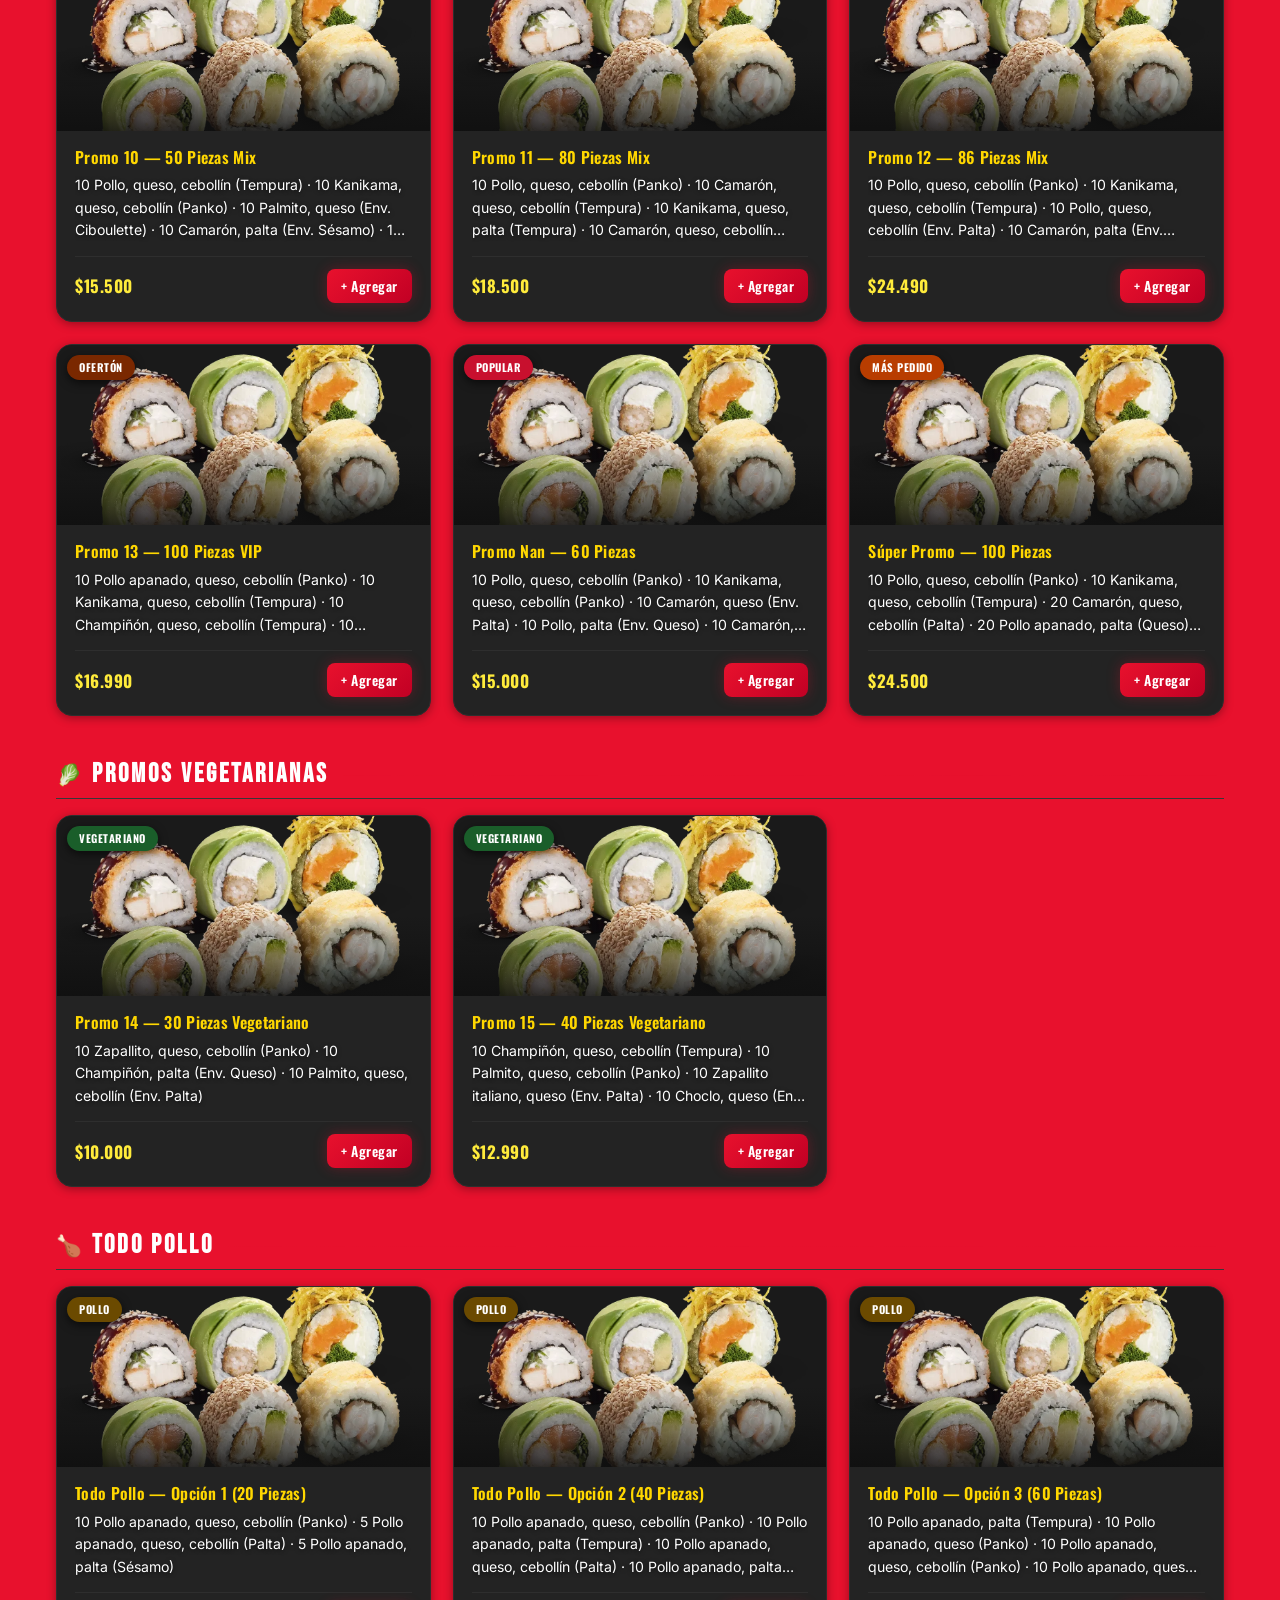
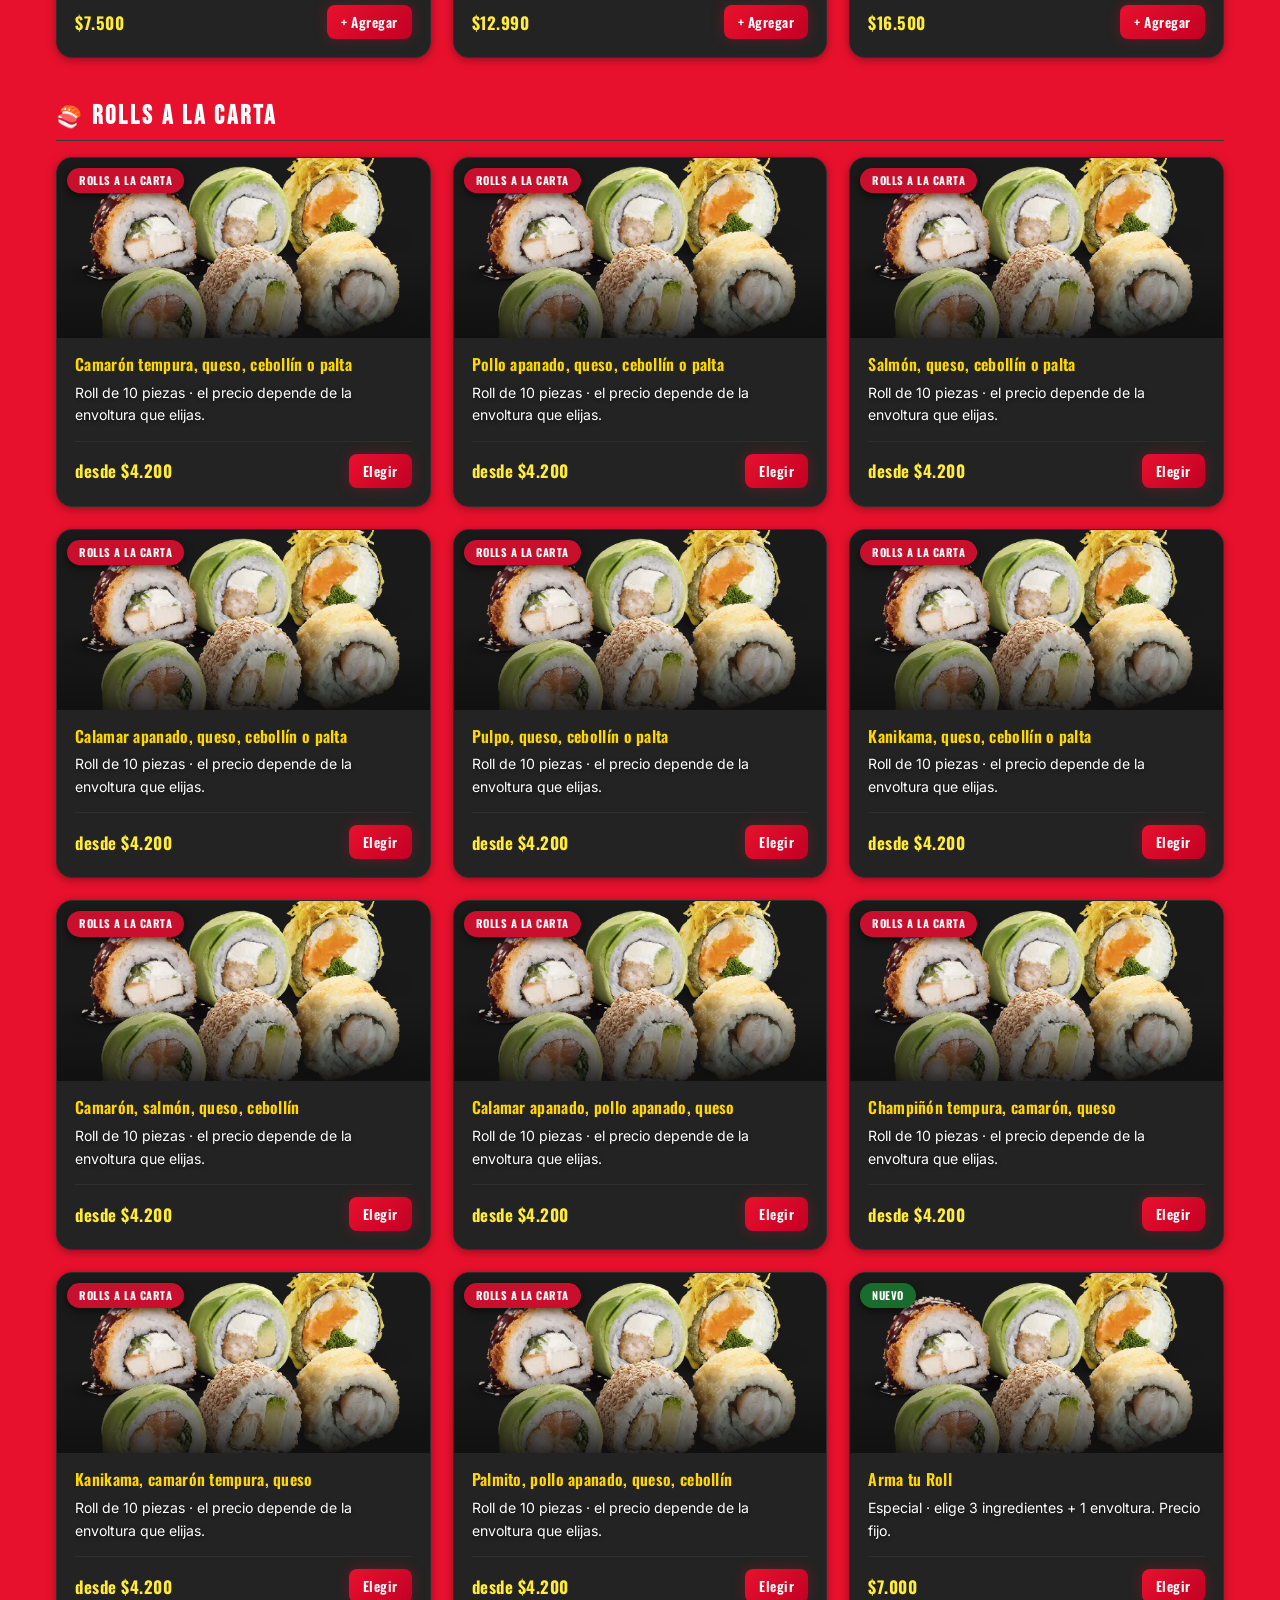
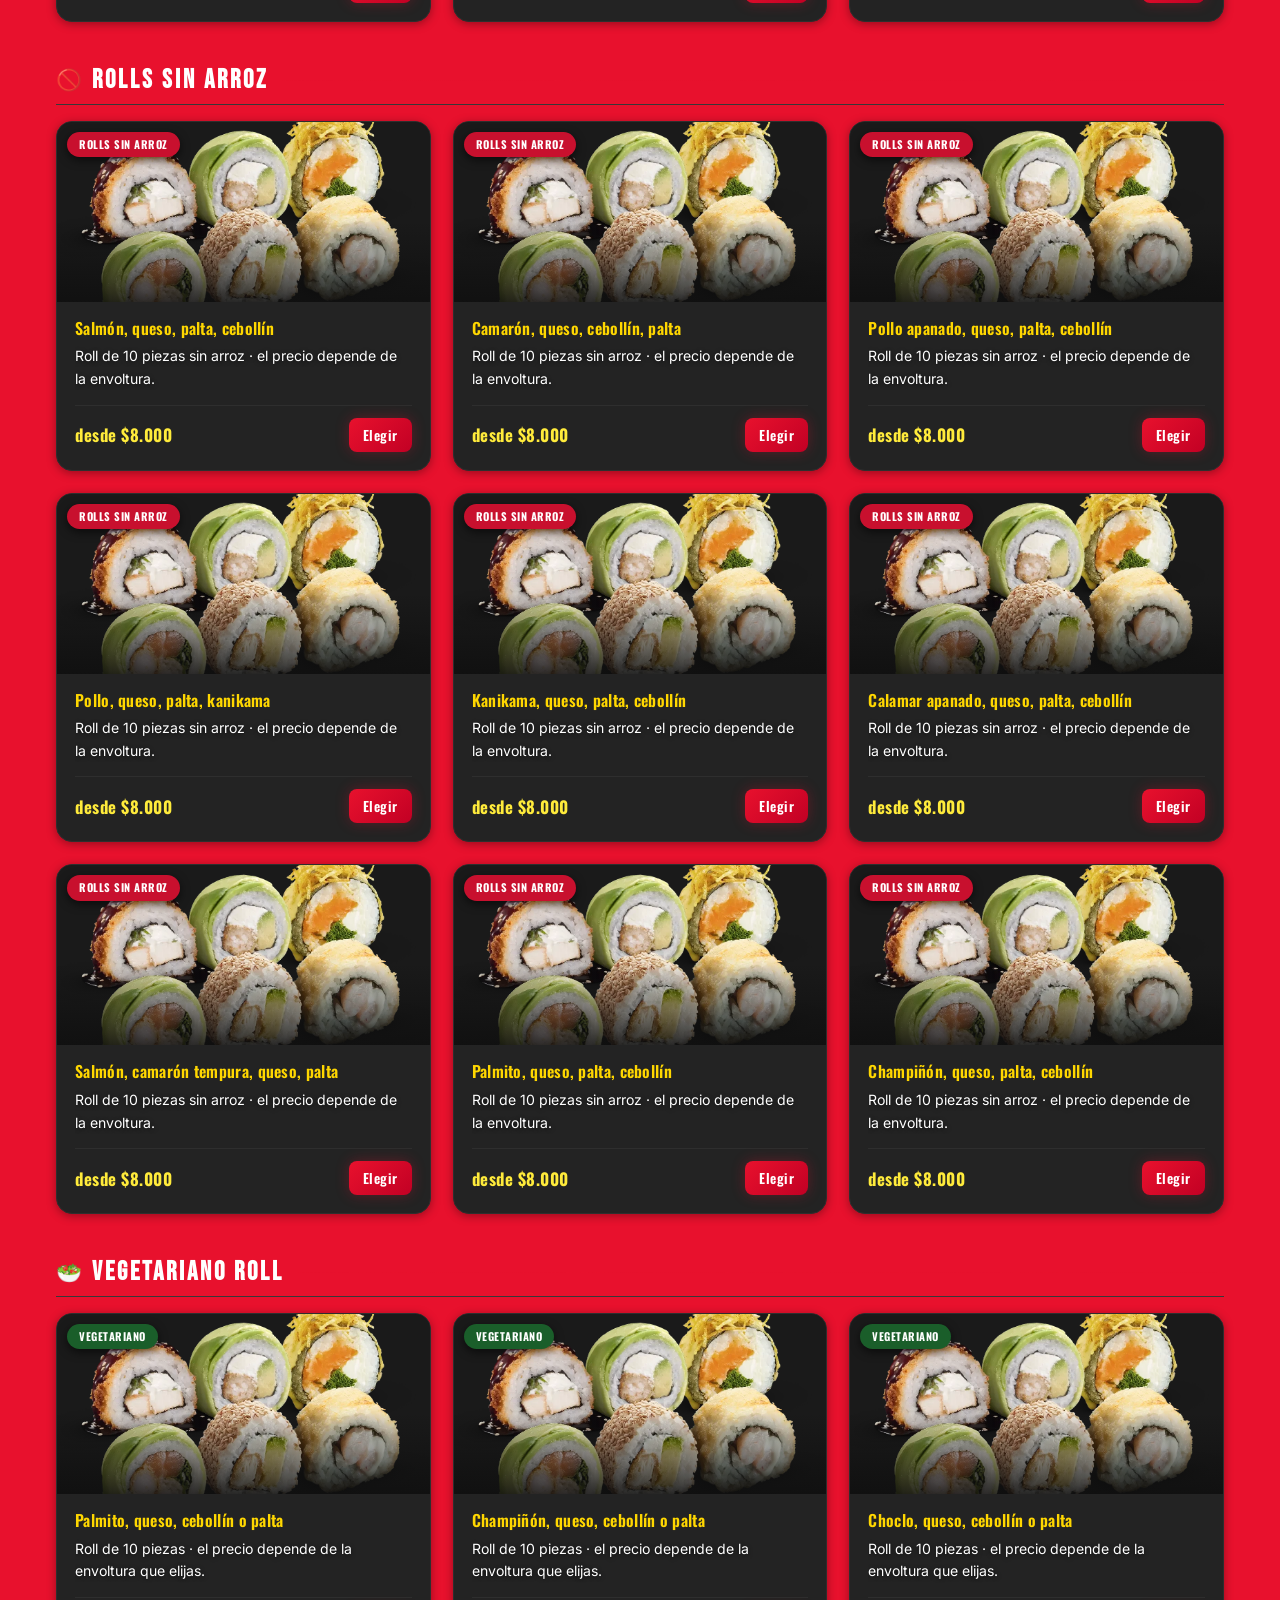
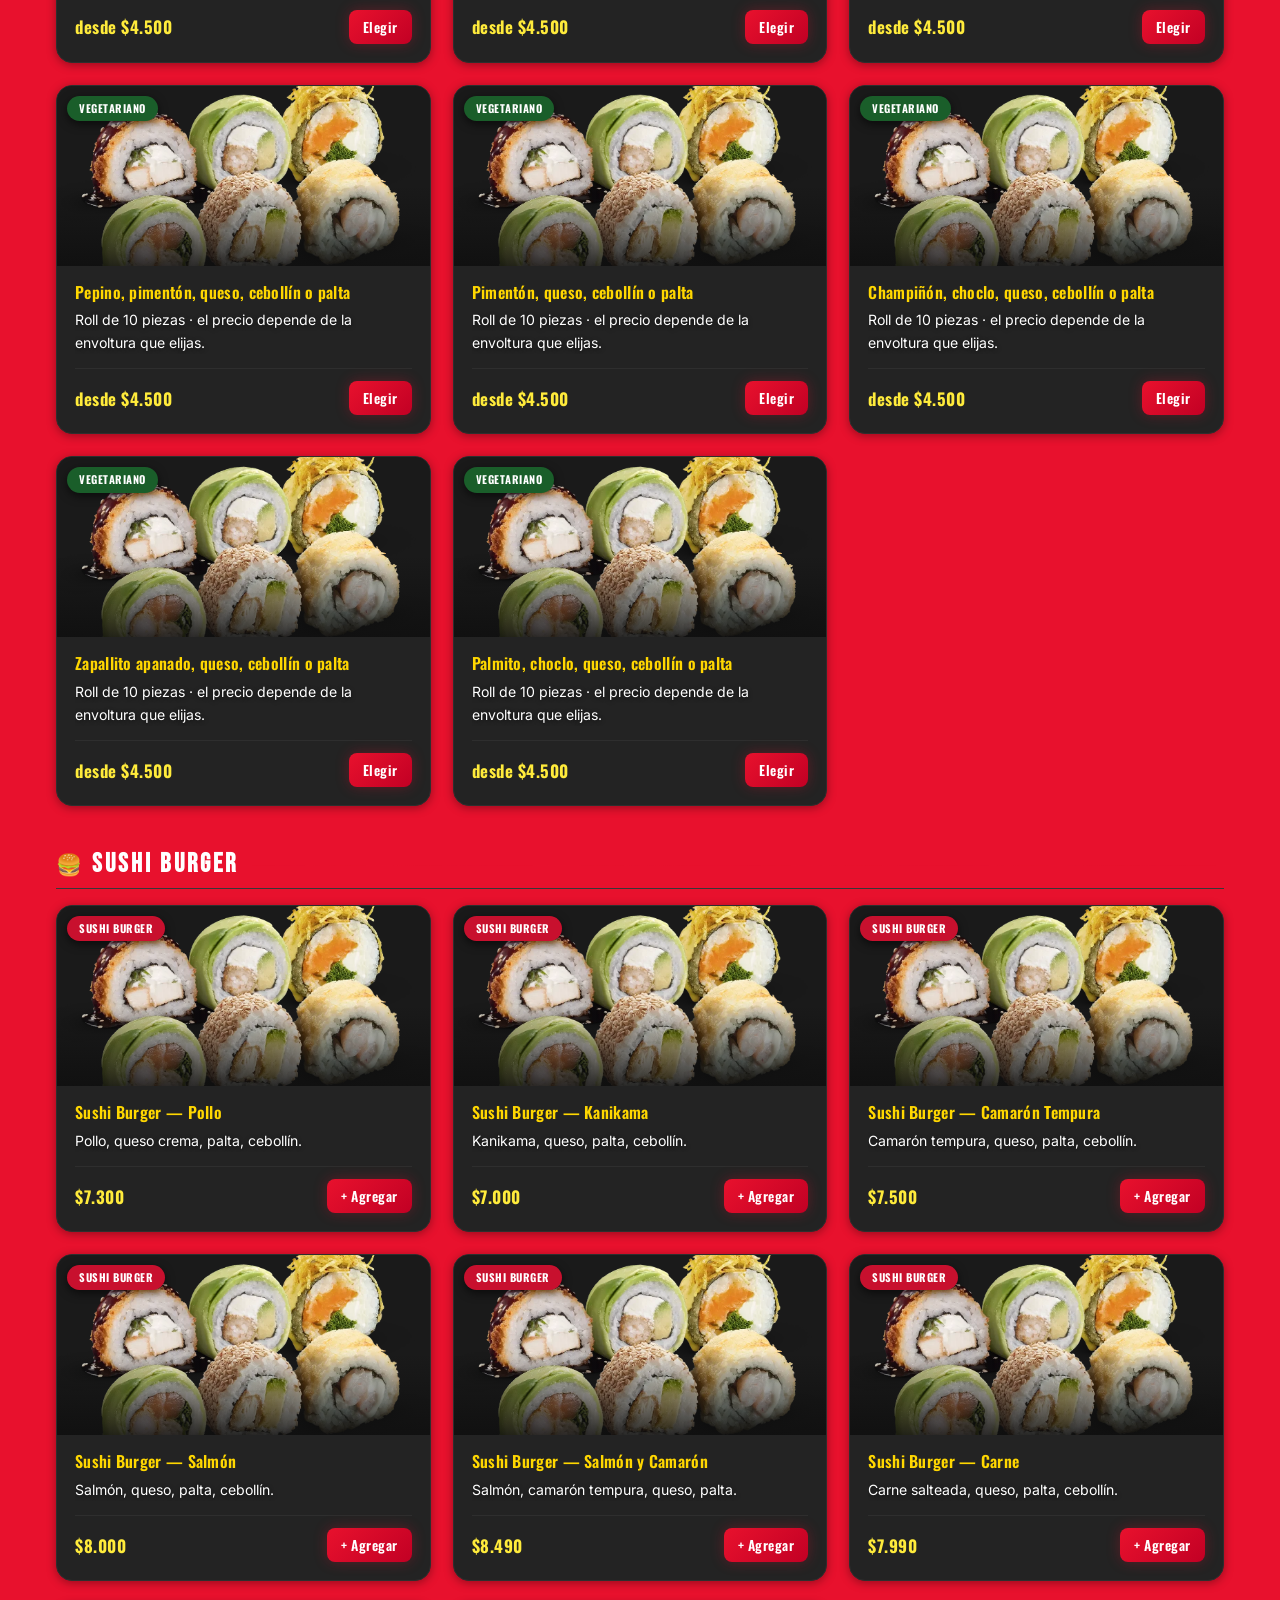
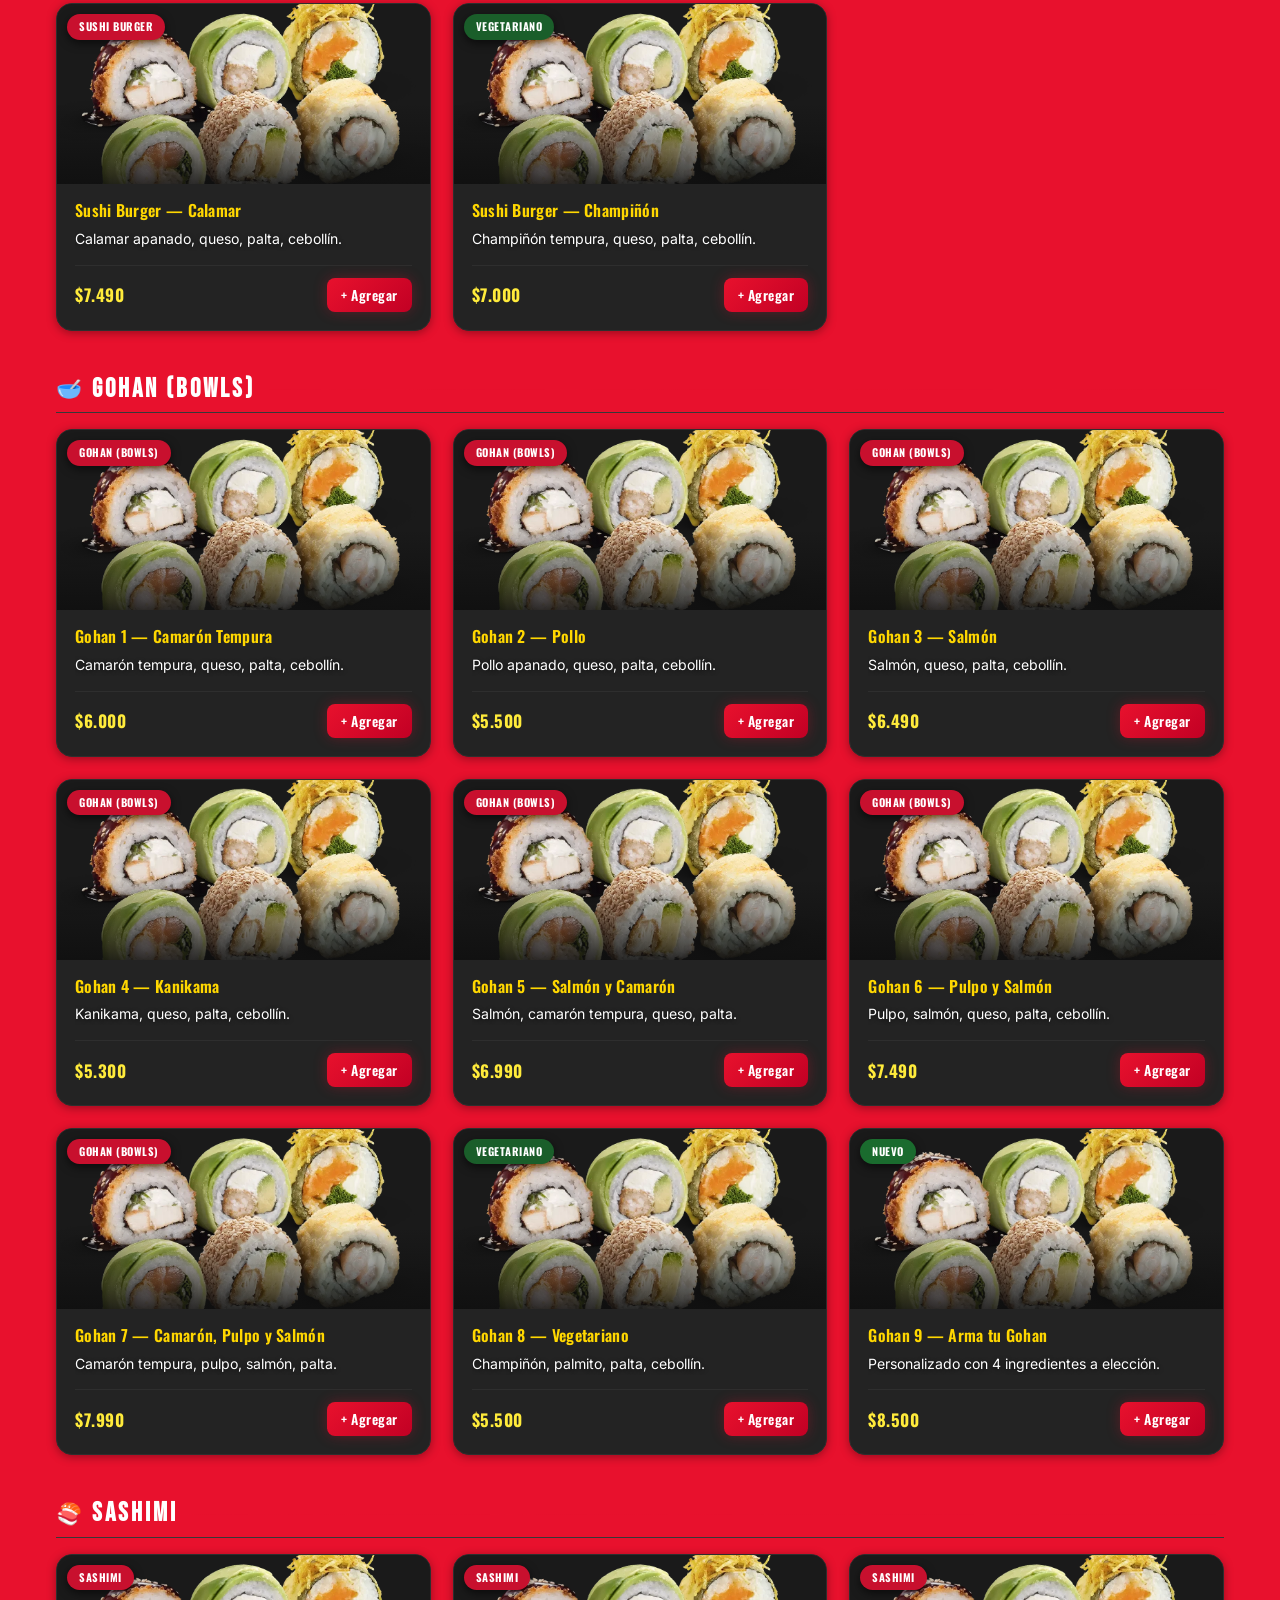
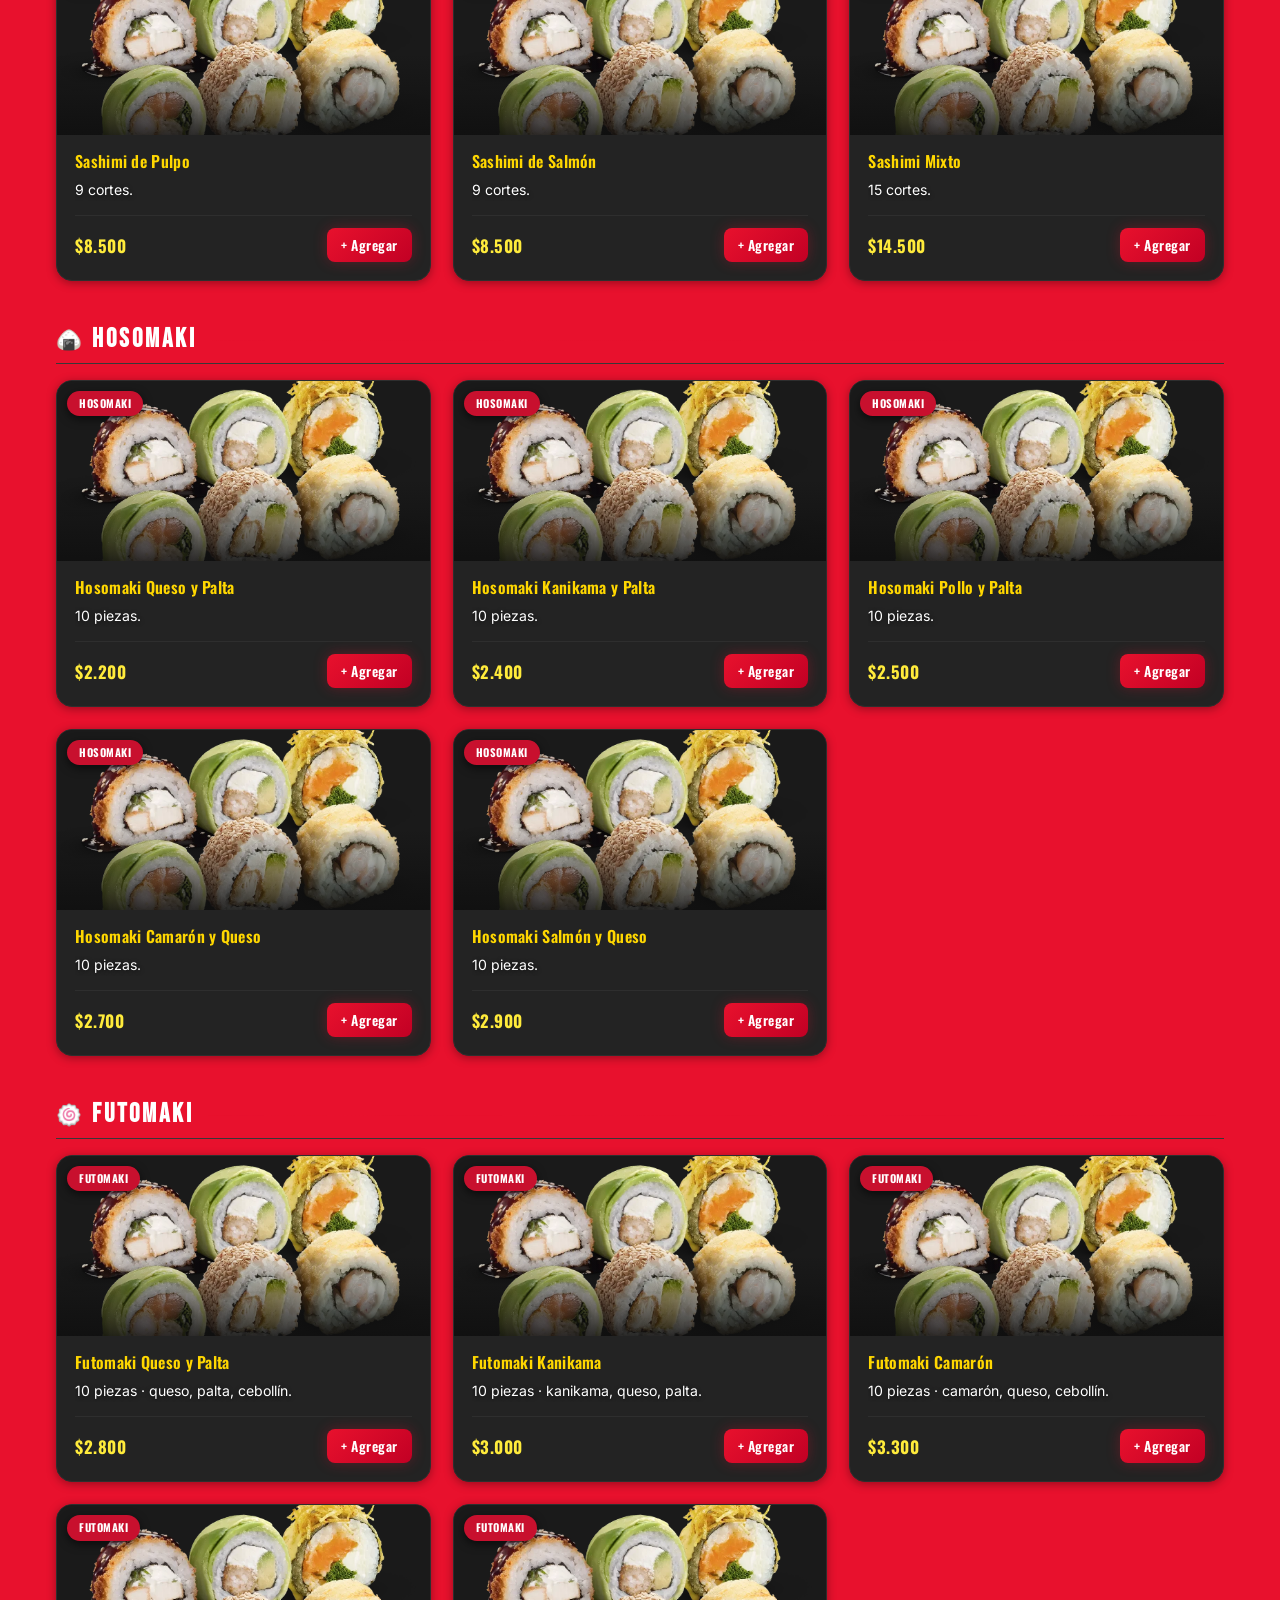
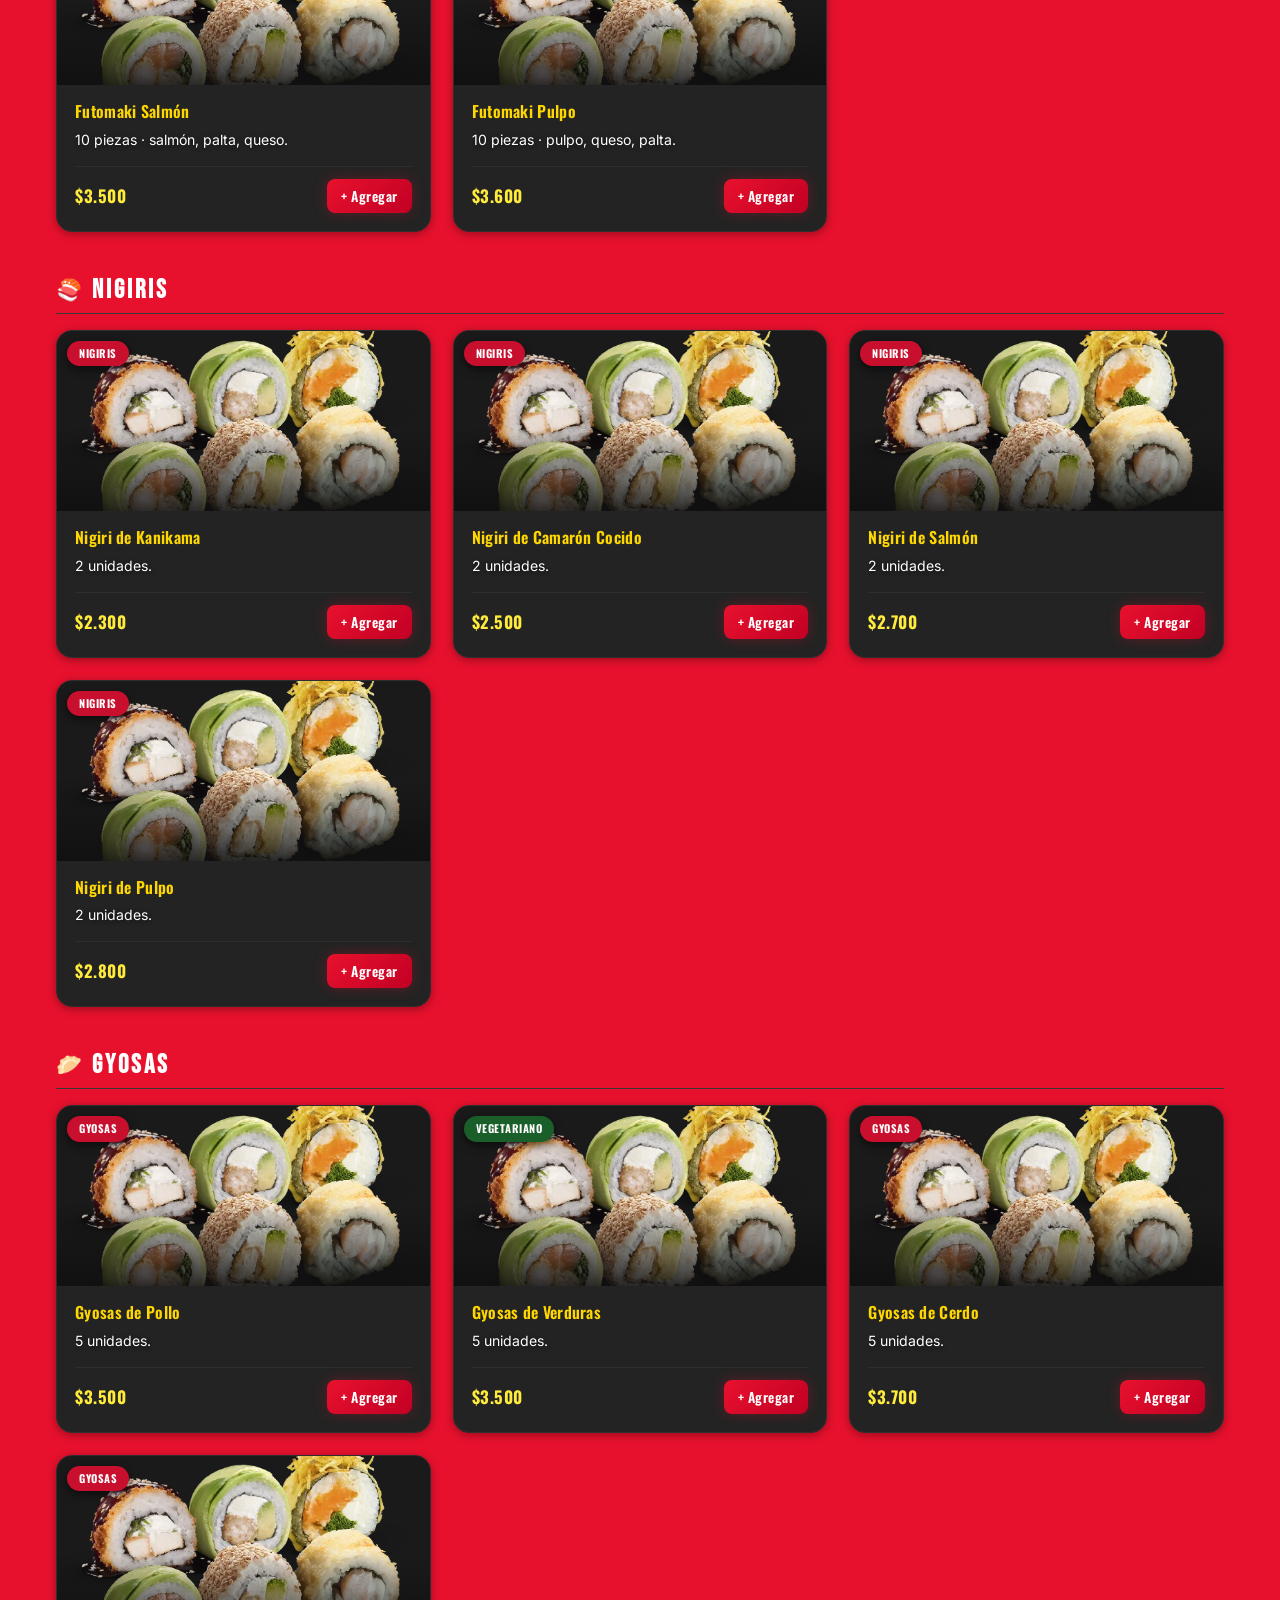
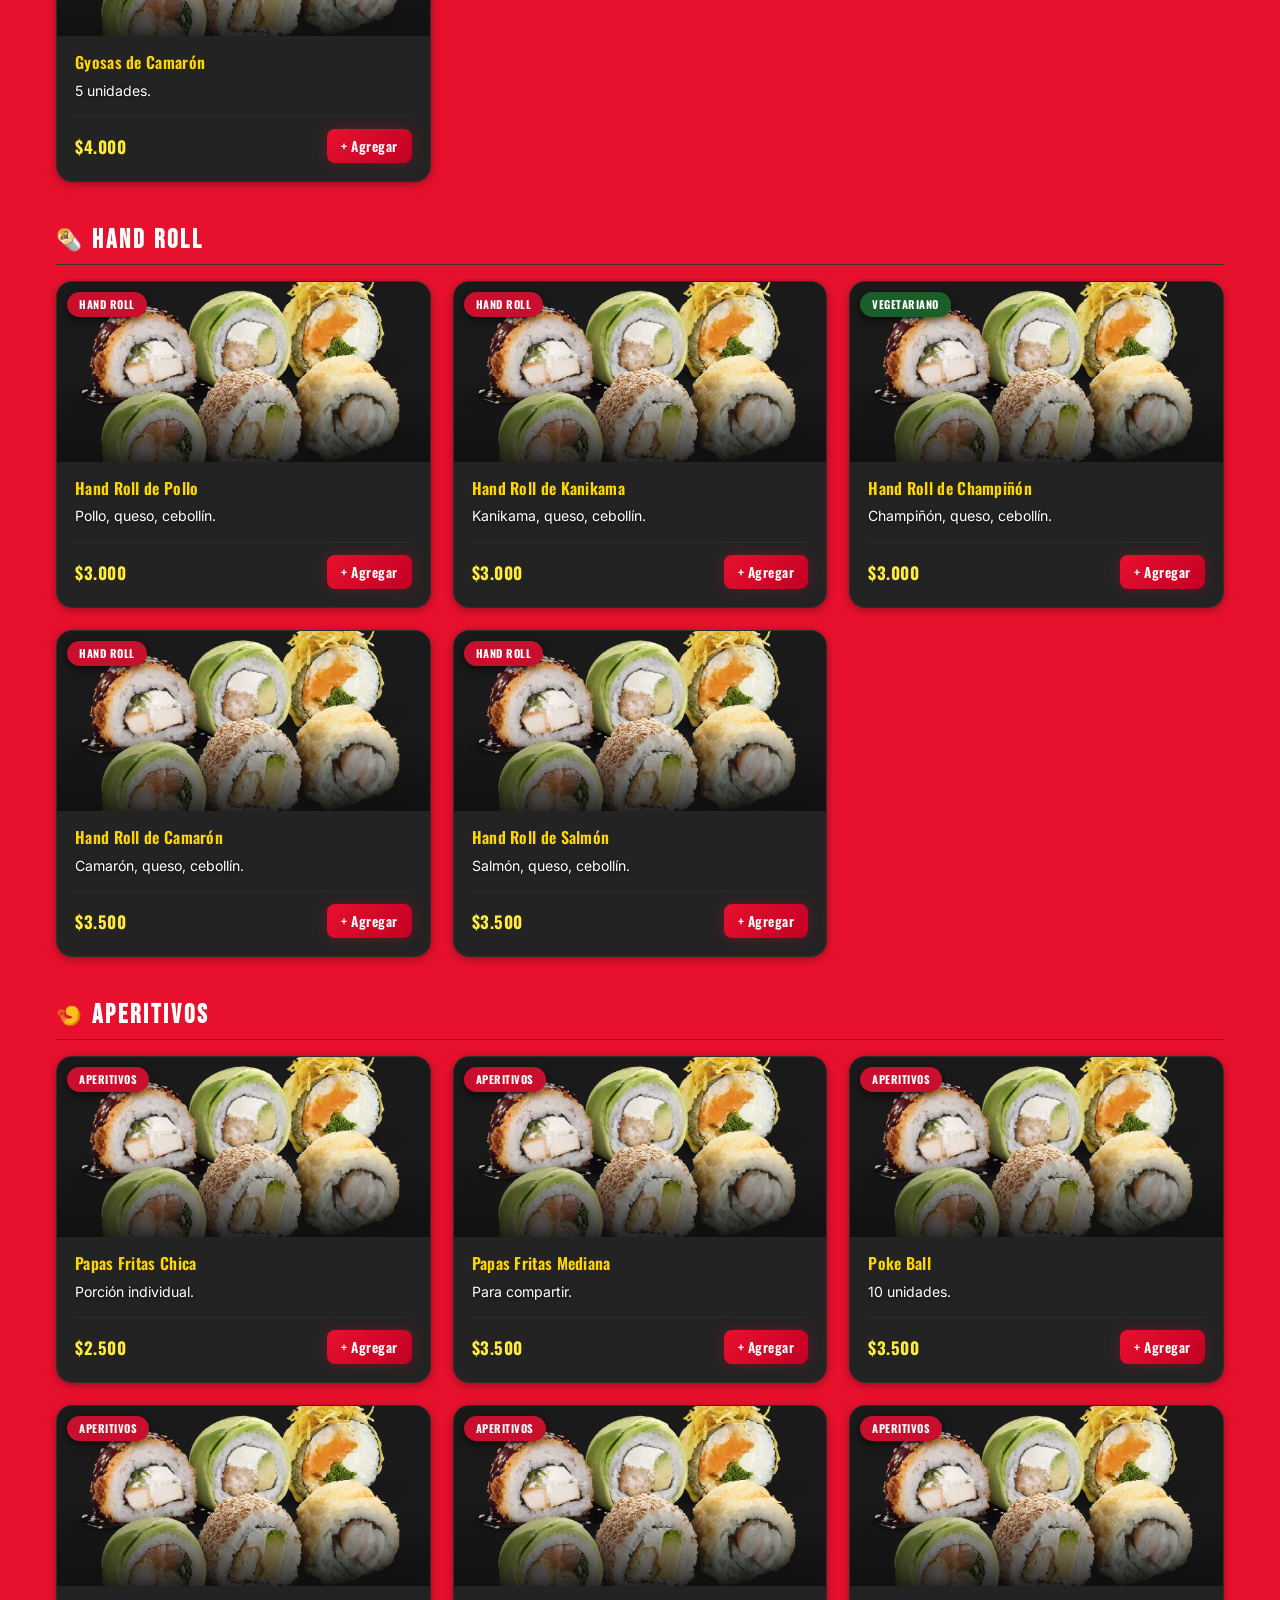
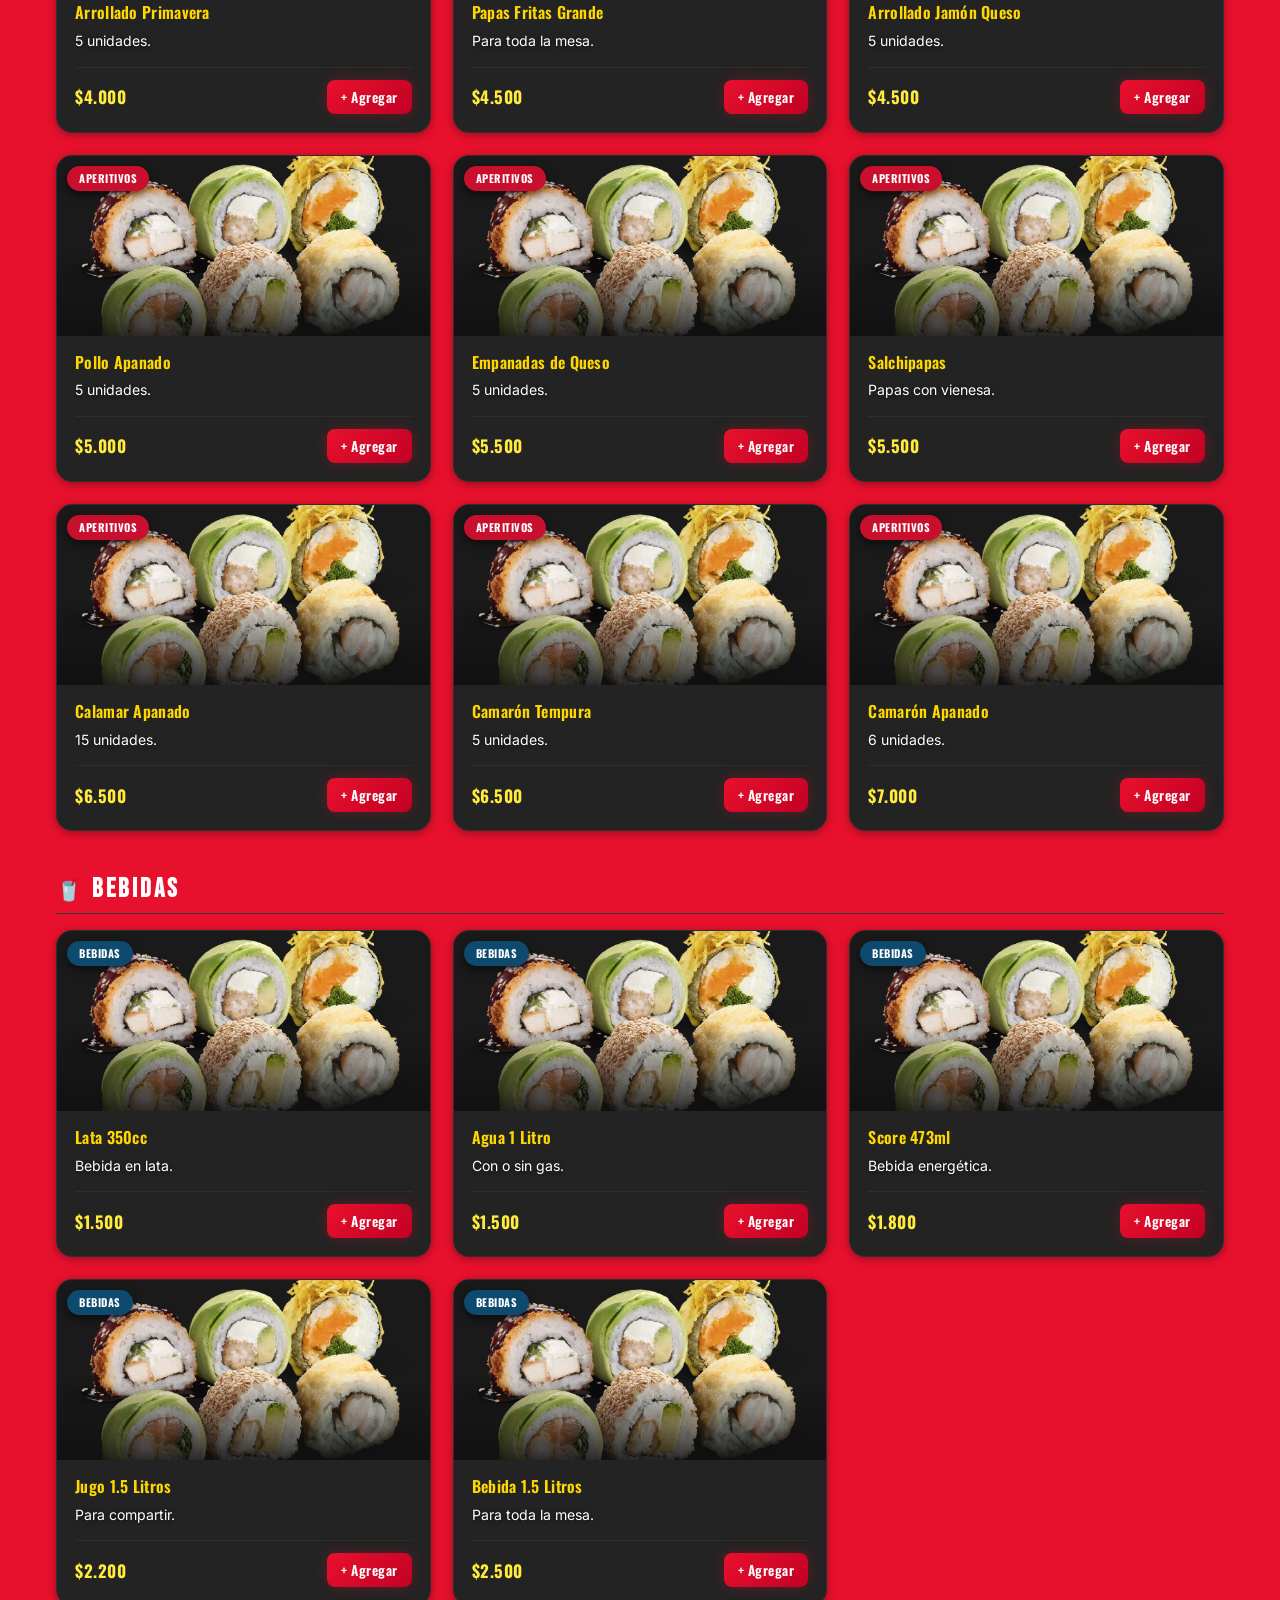
==== commit d32bb583: "Add Salsas category with 6 products - Soya and Teriyaki: precio 0, badge Incluido, show "Incluido" o" ====
--- a/koari-web/index.html
+++ b/koari-web/index.html
@@ -9,7 +9,7 @@
   <link rel="preconnect" href="https://fonts.googleapis.com">
   <link rel="preconnect" href="https://fonts.gstatic.com" crossorigin>
   <link href="https://fonts.googleapis.com/css2?family=Bebas+Neue&family=Oswald:wght@400;500;600;700&family=Inter:wght@400;500;600&display=swap" rel="stylesheet">
-  <link rel="stylesheet" href="css/styles.css?v=37">
+  <link rel="stylesheet" href="css/styles.css?v=39">
 </head>
 <body>
 
@@ -99,7 +99,13 @@
           </div>
           <div class="cliente-campo">
             <label for="cliente-direccion">Dirección</label>
-            <input type="text" id="cliente-direccion" placeholder="Calle, número, comuna" autocomplete="street-address">
+            <input type="text" id="cliente-direccion" placeholder="Calle y número" autocomplete="street-address">
+          </div>
+          <div class="cliente-campo">
+            <label for="cliente-comuna">Comuna</label>
+            <select id="cliente-comuna">
+              <option value="">Selecciona tu comuna...</option>
+            </select>
           </div>
           <div class="cliente-campo">
             <label for="cliente-nota">Nota (opcional)</label>
@@ -135,6 +141,16 @@
 
     <!-- CTA FIJO ABAJO -->
     <div class="carrito__cta">
+      <div class="carrito__desglose" id="carrito-desglose" style="display:none">
+        <div class="carrito__desglose-fila">
+          <span>Subtotal</span>
+          <span id="carrito-subtotal">$0</span>
+        </div>
+        <div class="carrito__desglose-fila carrito__desglose-envio">
+          <span>Envío (<span id="carrito-comuna-label"></span>)</span>
+          <span id="carrito-costo-envio">$0</span>
+        </div>
+      </div>
       <div class="carrito__total">
         <span class="carrito__total-label">Total</span>
         <span class="carrito__total-valor" id="carrito-total">$0</span>
@@ -221,6 +237,6 @@
   <script src="js/placeholders.js?v=2"></script>
   <script src="js/ilustraciones.js?v=1"></script>
   <script src="js/cart.js?v=4"></script>
-  <script src="js/app.js?v=10"></script>
+  <script src="js/app.js?v=13"></script>
 </body>
 </html>
--- a/koari-web/css/styles.css
+++ b/koari-web/css/styles.css
@@ -1092,9 +1092,36 @@
   background: rgba(232,17,45,0.04);
 }
 
-.cliente-campo input.campo-error {
+.cliente-campo input.campo-error,
+.cliente-campo select.campo-error {
   border-color: rgba(232,17,45,0.7);
   background: rgba(232,17,45,0.06);
+}
+
+.cliente-campo select {
+  background: rgba(255,255,255,0.04);
+  border: 1px solid rgba(255,255,255,0.1);
+  border-radius: 8px;
+  padding: 9px 12px;
+  font-family: 'Inter', sans-serif;
+  font-size: 0.88rem;
+  color: var(--texto);
+  outline: none;
+  transition: border-color 0.2s, background 0.2s;
+  width: 100%;
+  box-sizing: border-box;
+  appearance: none;
+  cursor: pointer;
+}
+
+.cliente-campo select:focus {
+  border-color: rgba(232,17,45,0.5);
+  background: rgba(232,17,45,0.04);
+}
+
+.cliente-campo select option {
+  background: var(--bg-card);
+  color: var(--texto);
 }
 
 /* =====================
@@ -1223,6 +1250,45 @@
 .modal-variaciones__dimension { margin-bottom: 18px; }
 .modal-variaciones__dimension:last-child { margin-bottom: 0; }
 
+/* Arma tu Roll — selector de ingredientes */
+.arma-counter {
+  font-size: 0.78rem;
+  color: var(--texto-2);
+  margin-bottom: 10px;
+  font-weight: 600;
+}
+.arma-counter.completo { color: #4caf50; }
+
+.arma-ingredientes {
+  display: flex;
+  flex-wrap: wrap;
+  gap: 8px;
+  margin-bottom: 4px;
+}
+
+.arma-ingr-btn {
+  background: var(--bg-card);
+  border: 1px solid var(--borde-2);
+  border-radius: 20px;
+  padding: 6px 14px;
+  font-family: 'Oswald', sans-serif;
+  font-size: 0.85rem;
+  color: var(--texto-2);
+  cursor: pointer;
+  transition: all var(--trans);
+}
+.arma-ingr-btn:hover { border-color: var(--rojo); color: #fff; }
+.arma-ingr-btn.activa {
+  background: var(--rojo);
+  border-color: var(--rojo);
+  color: #fff;
+}
+
+.btn-modal-agregar:disabled {
+  opacity: 0.5;
+  cursor: not-allowed;
+}
+
 .modal-variaciones__label {
   font-family: 'Oswald', sans-serif;
   font-size: 0.72rem;
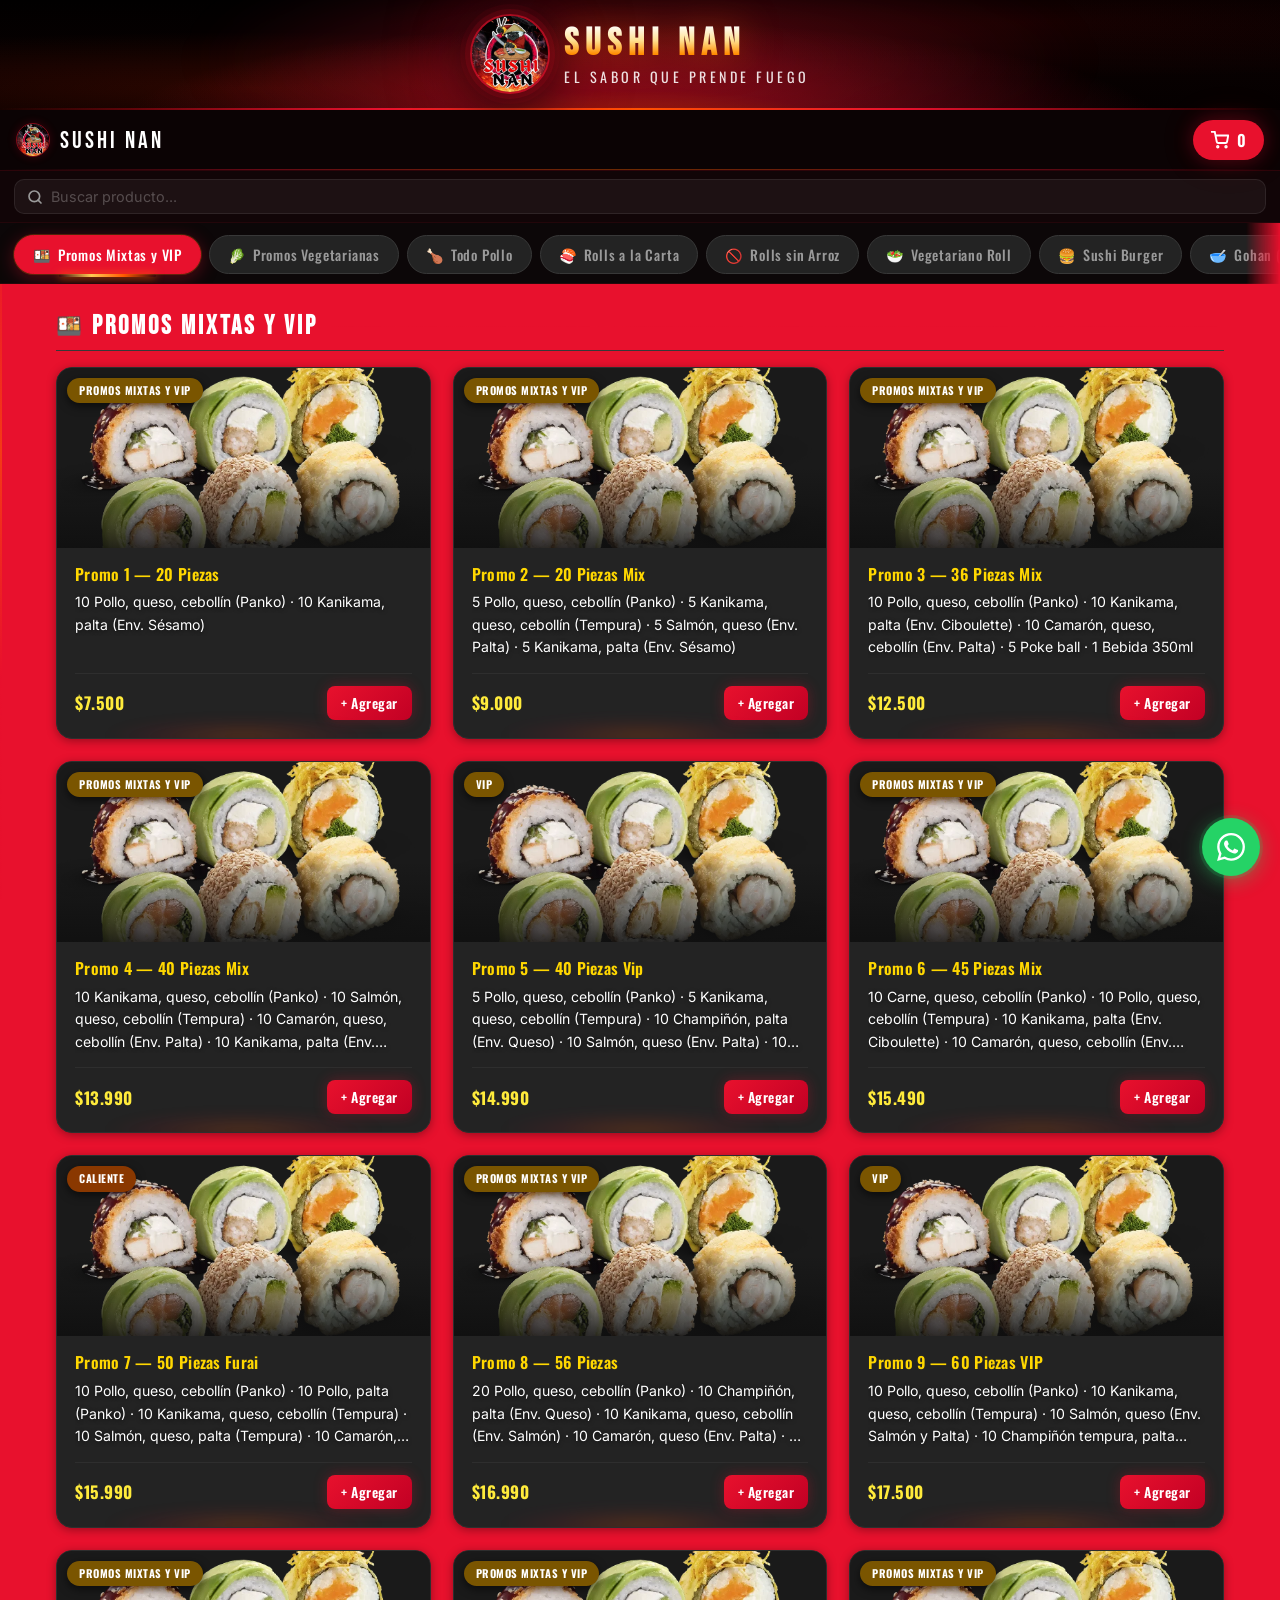
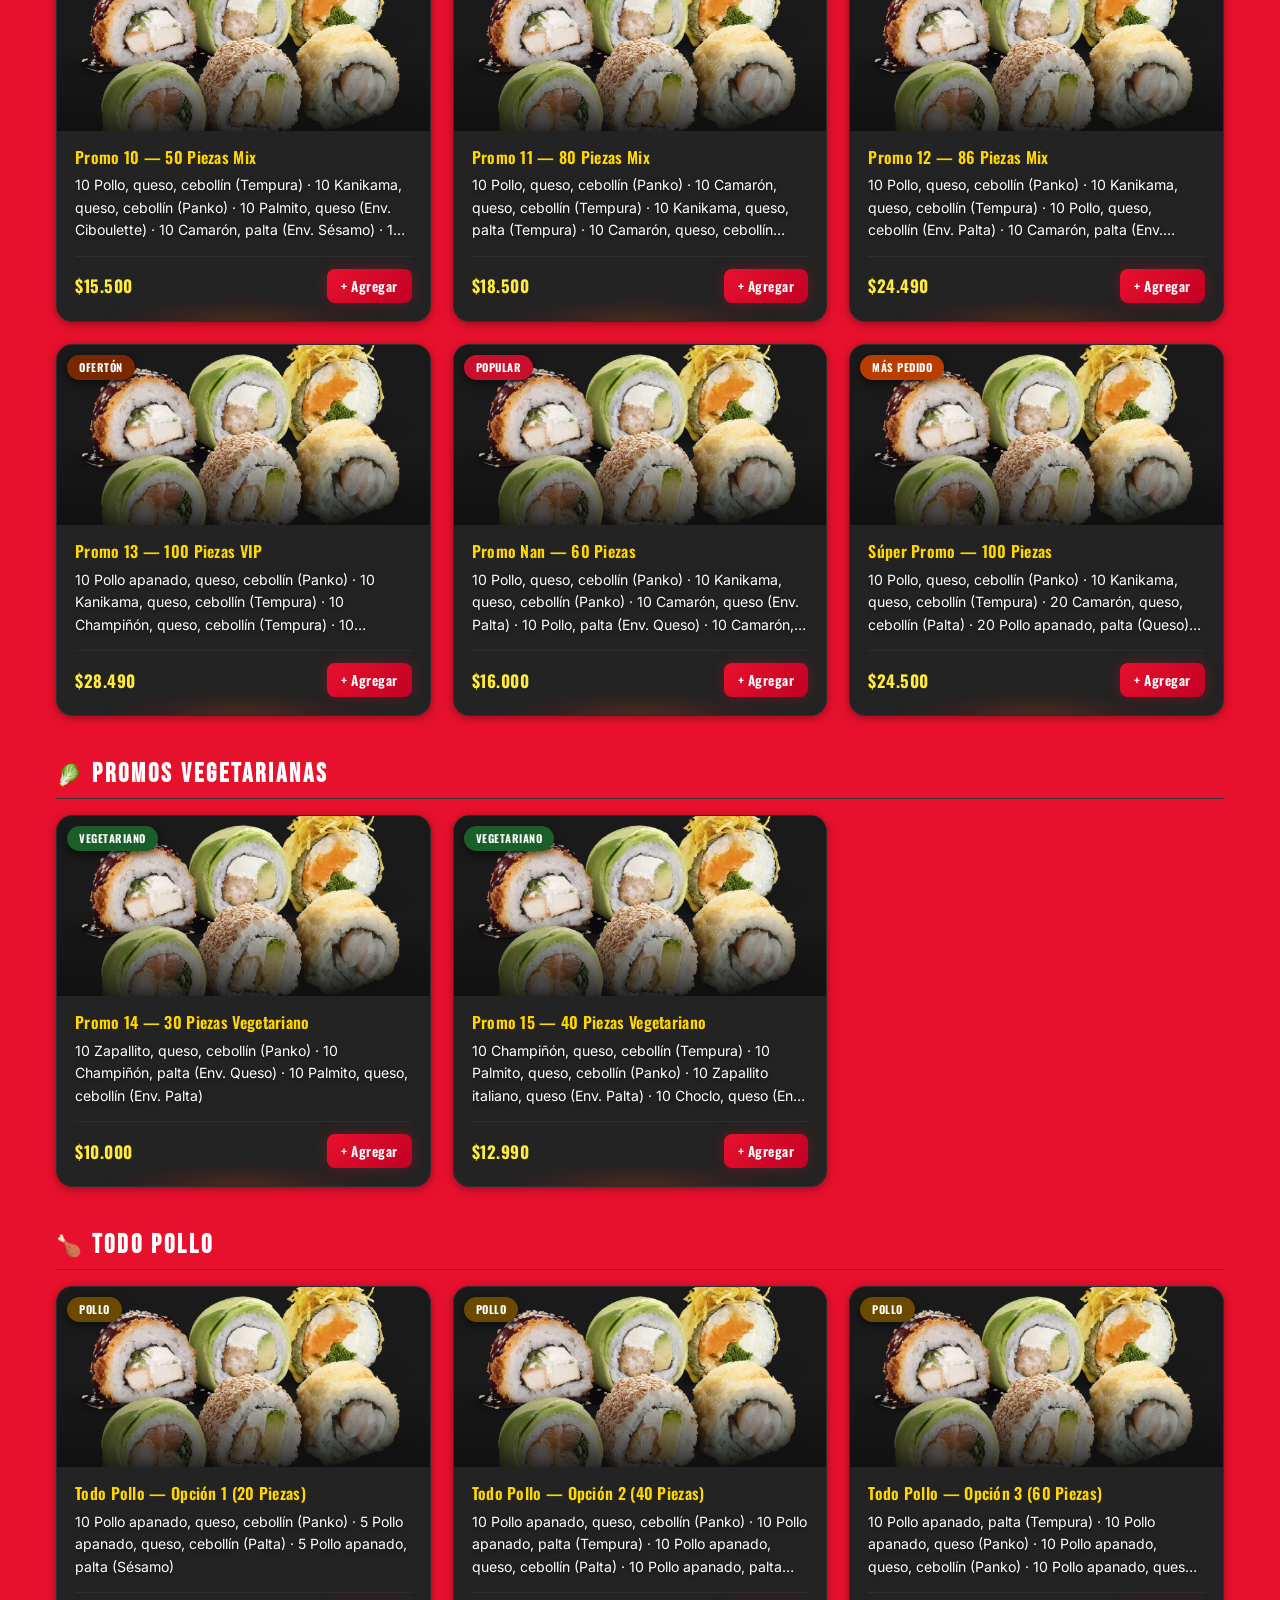
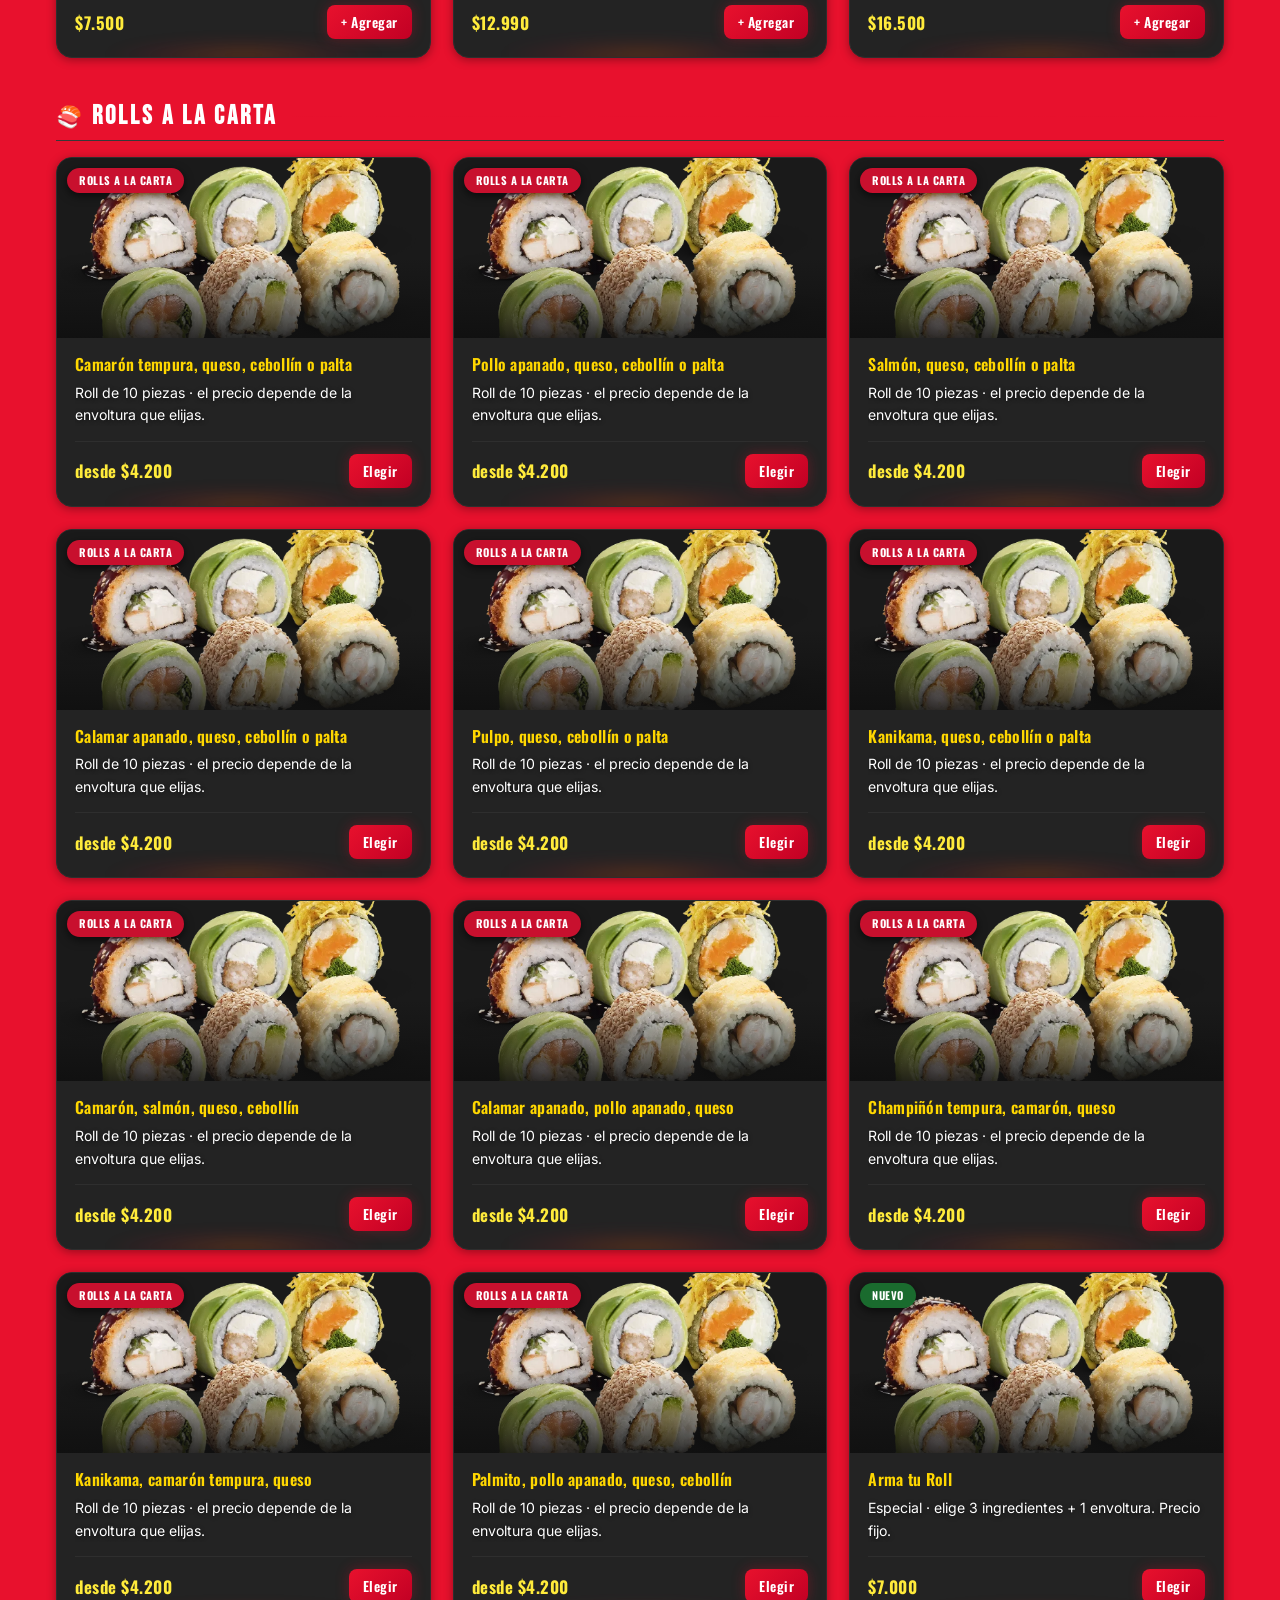
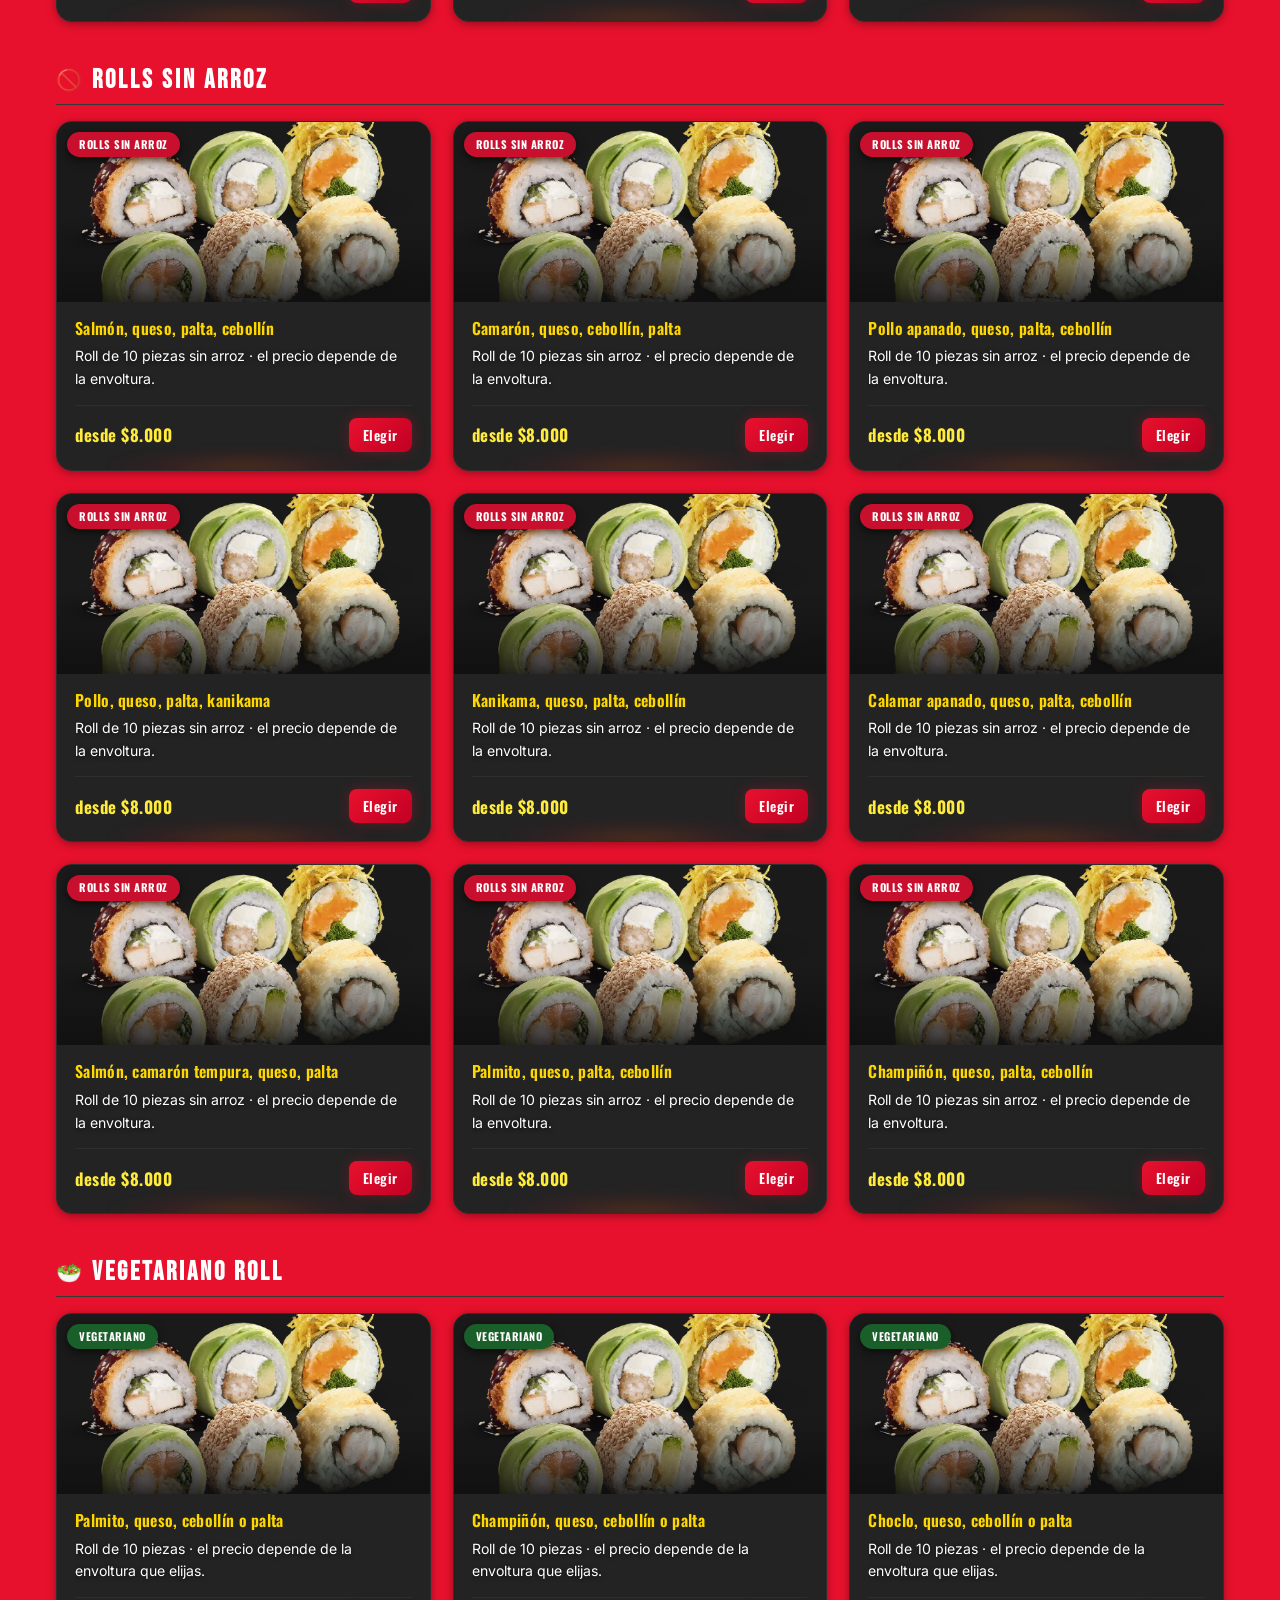
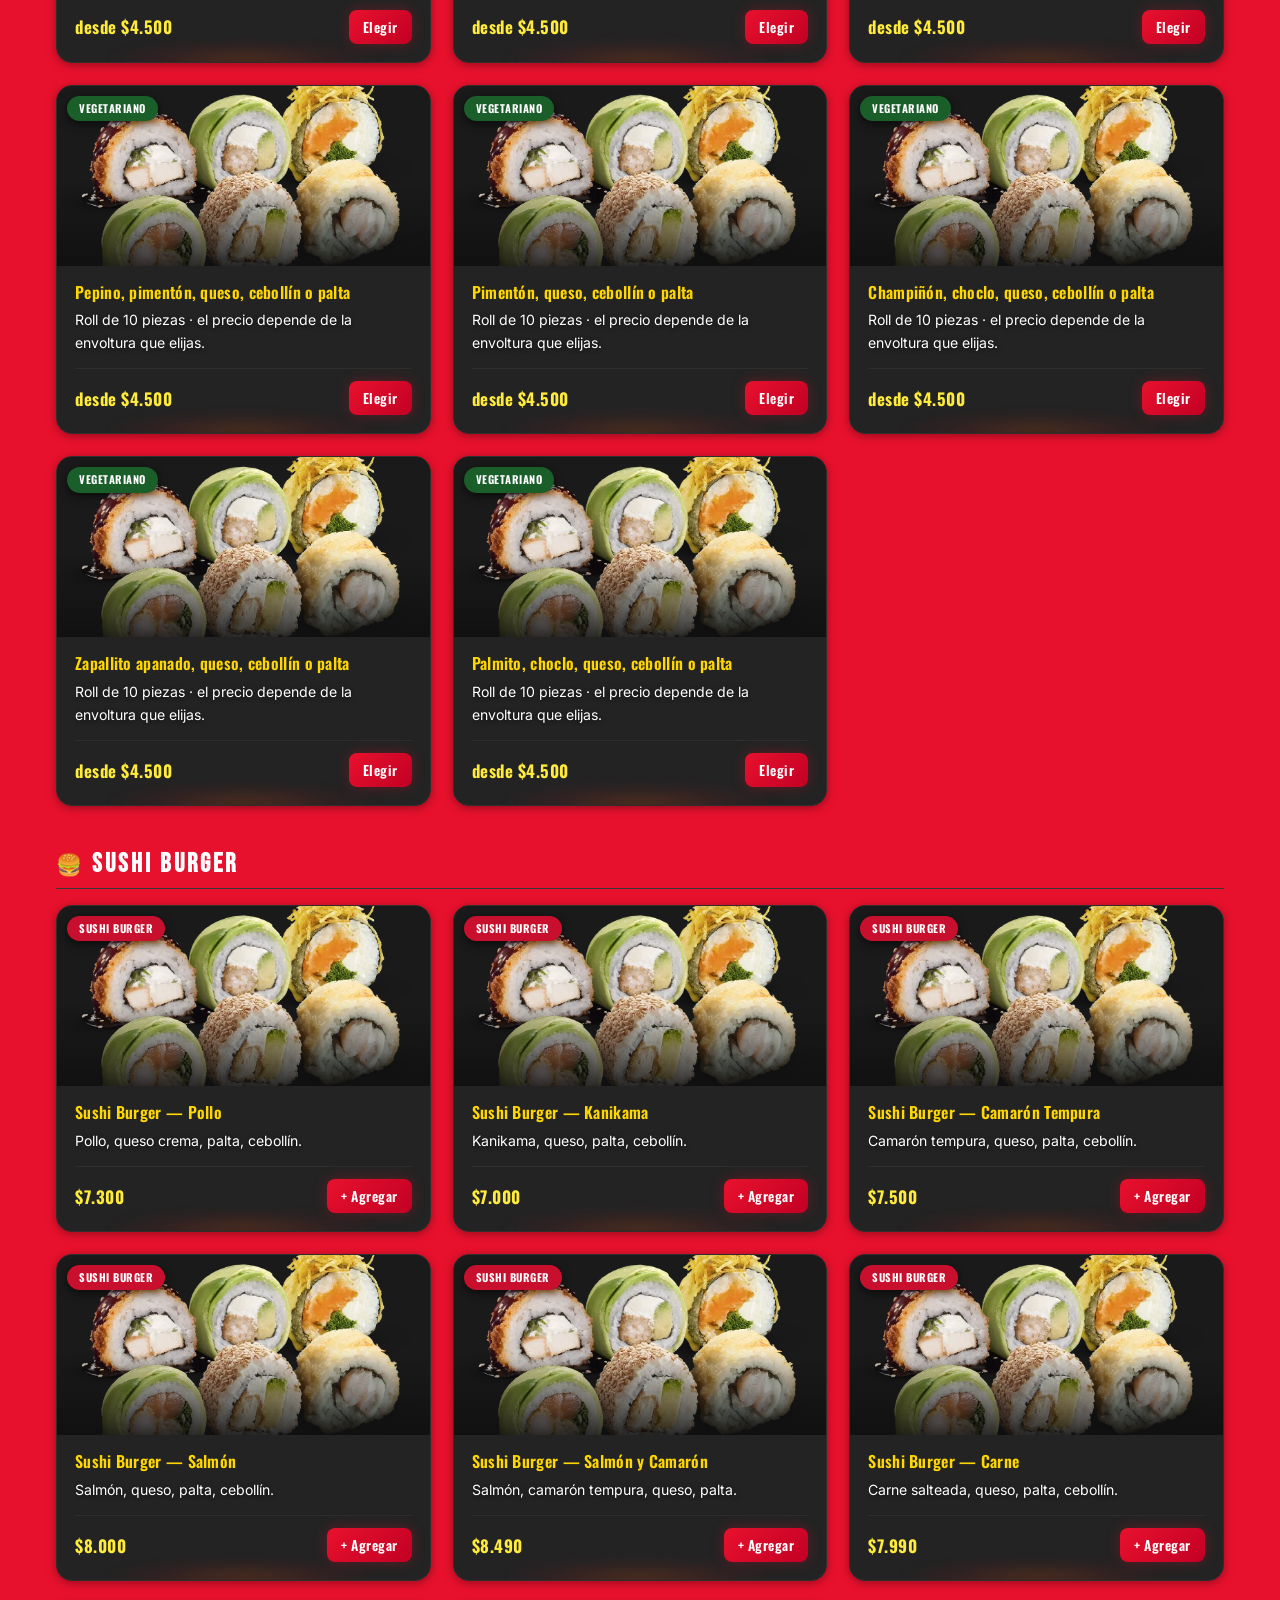
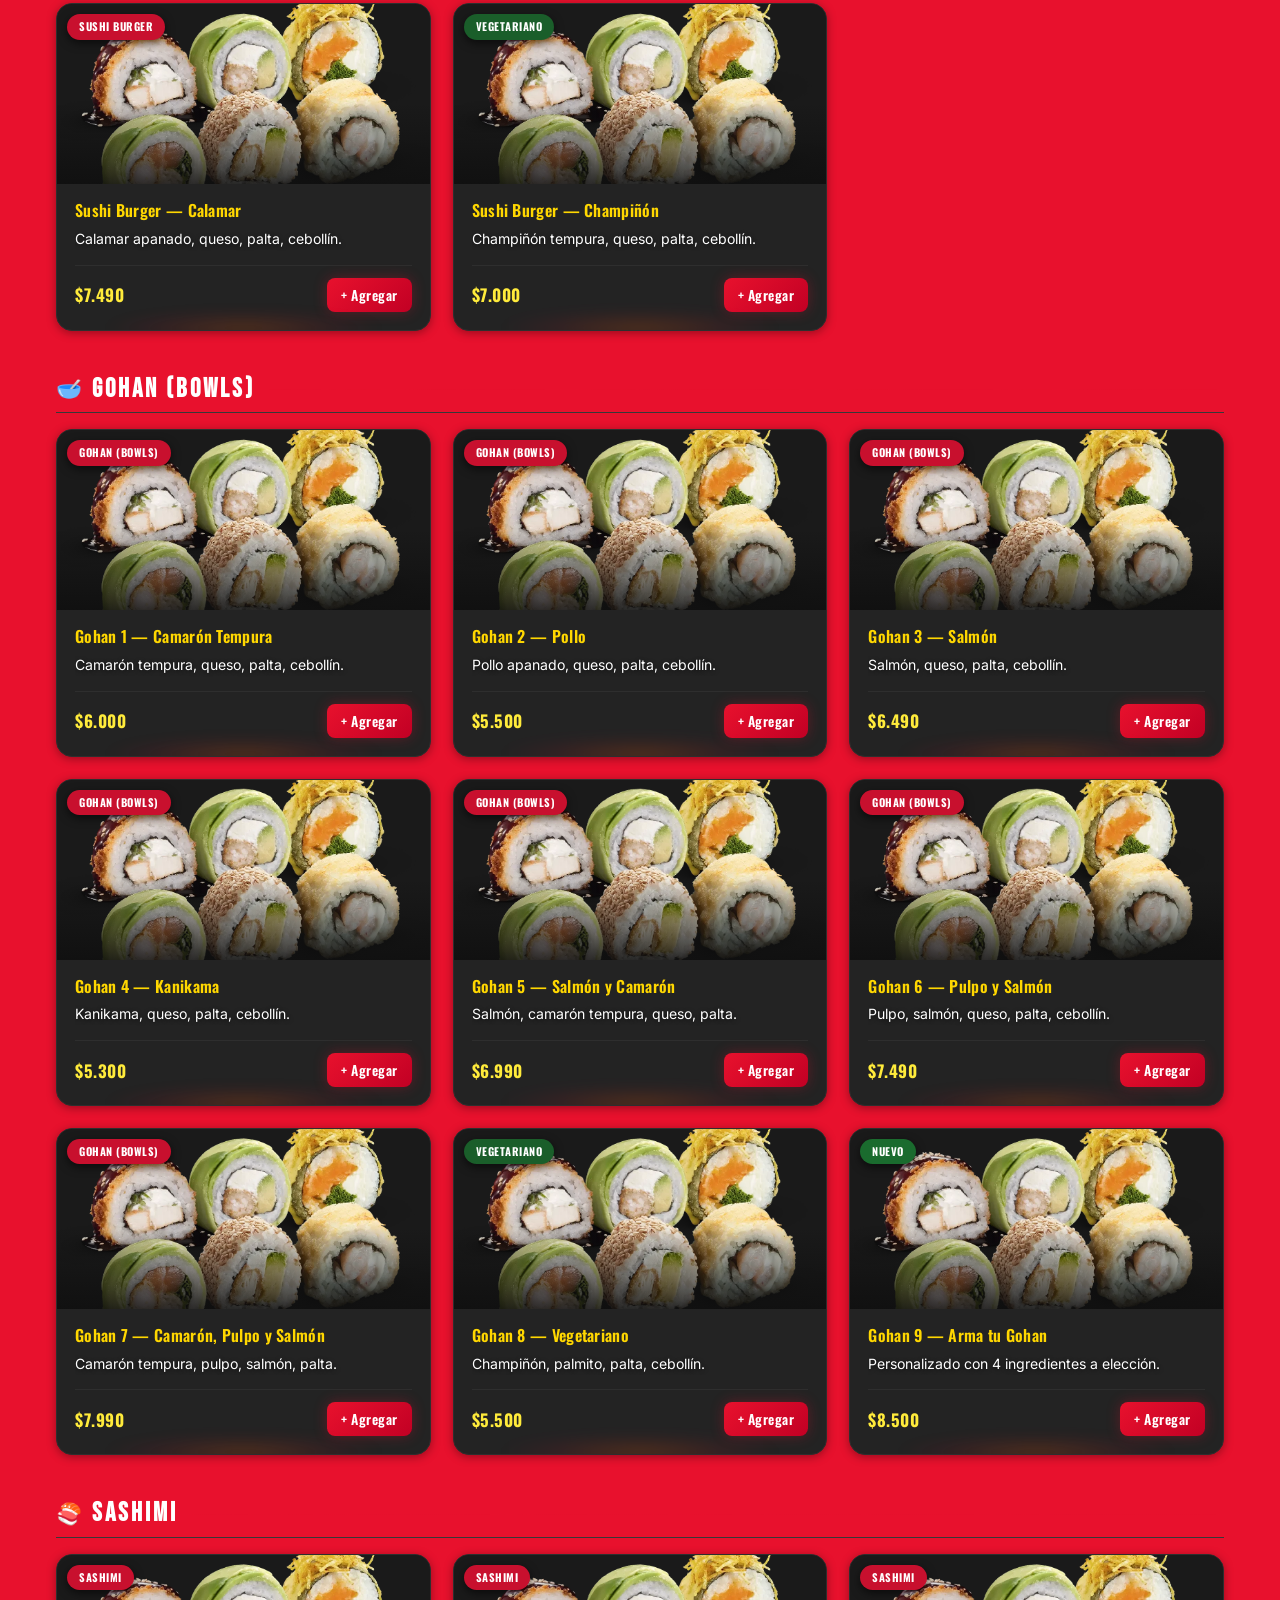
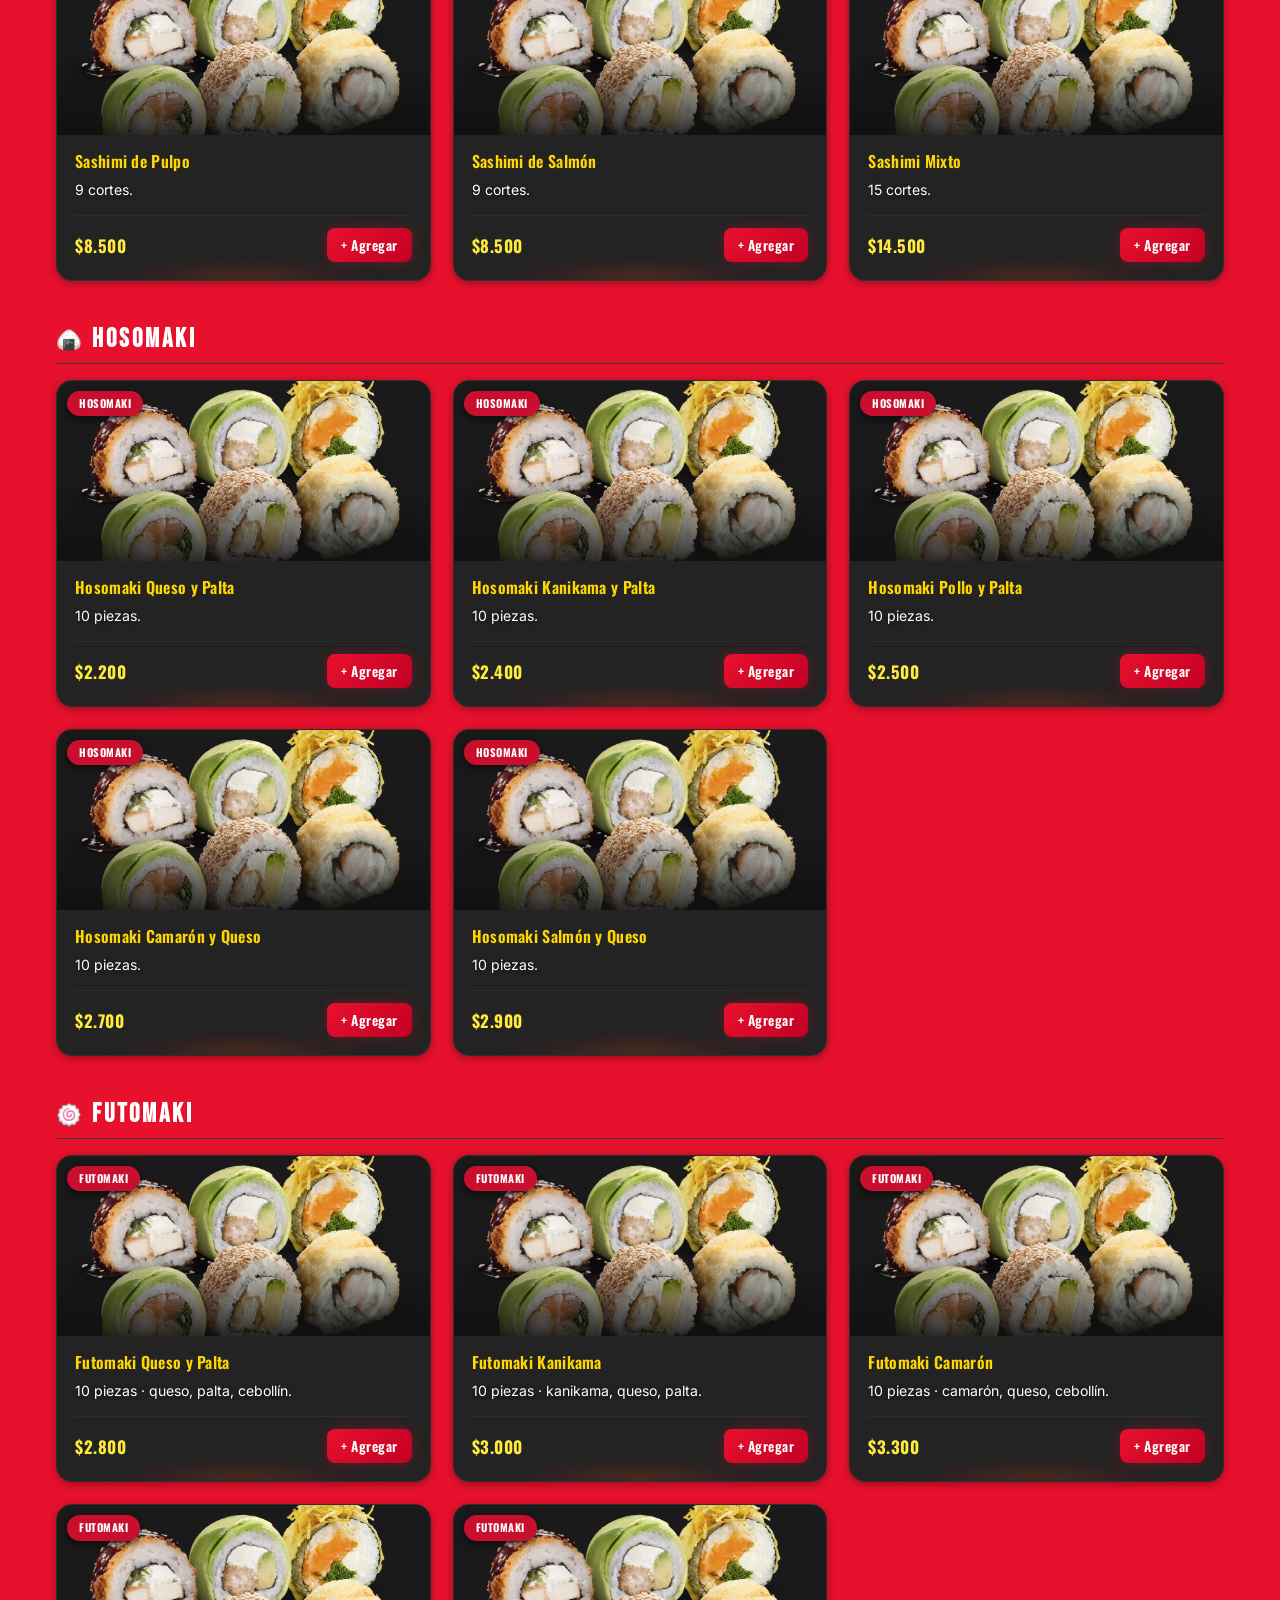
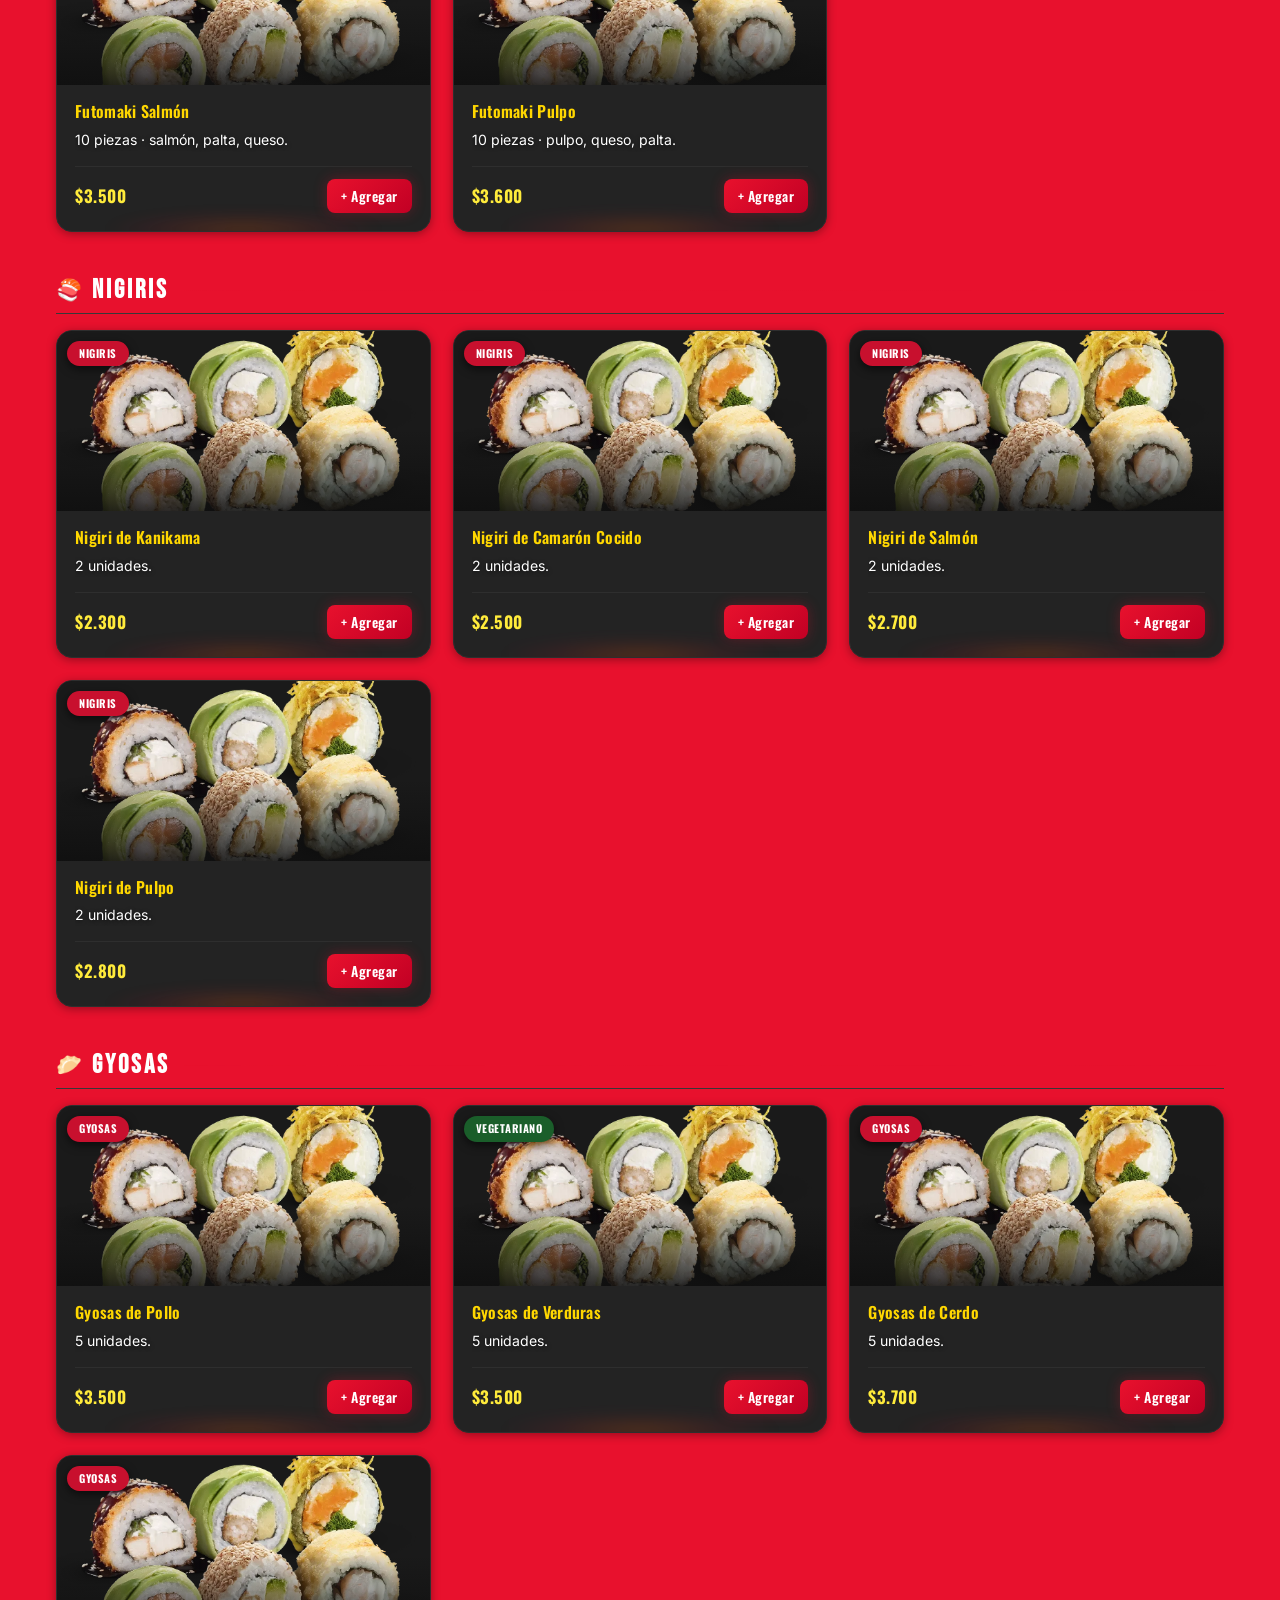
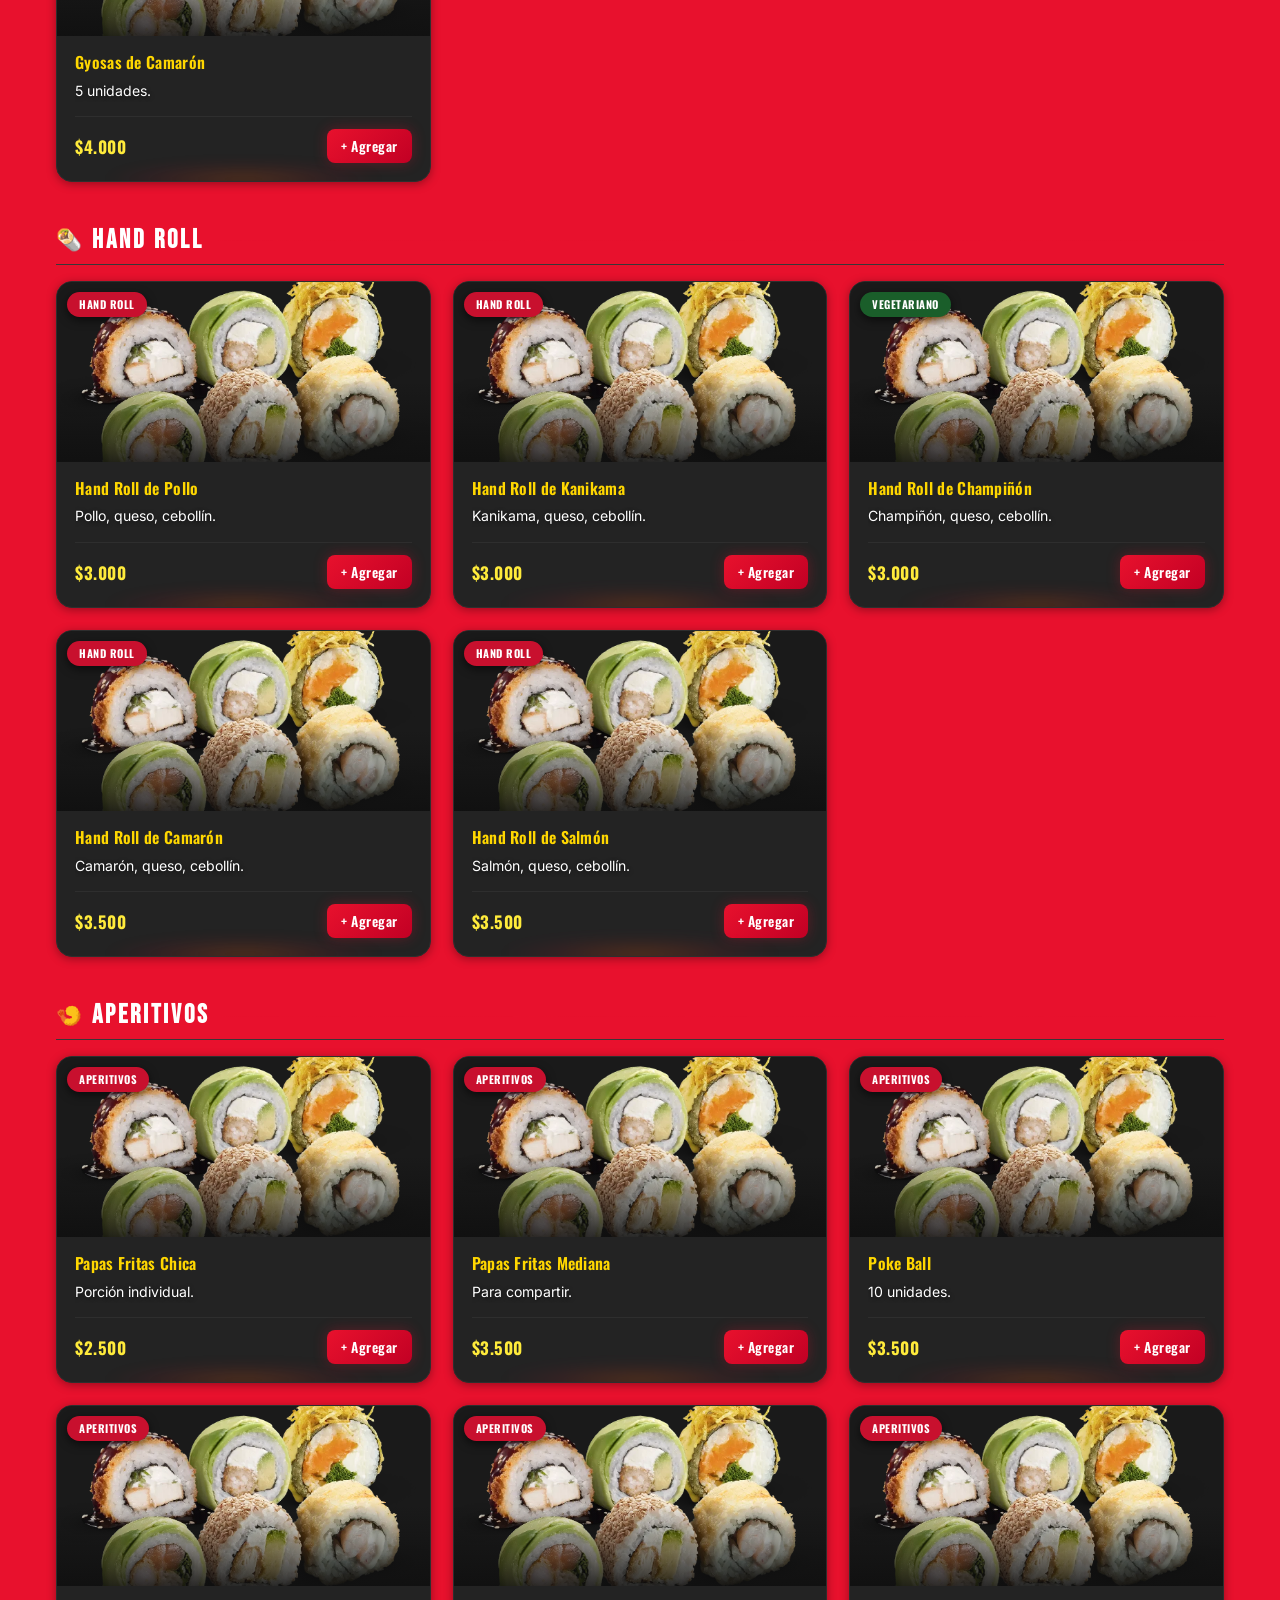
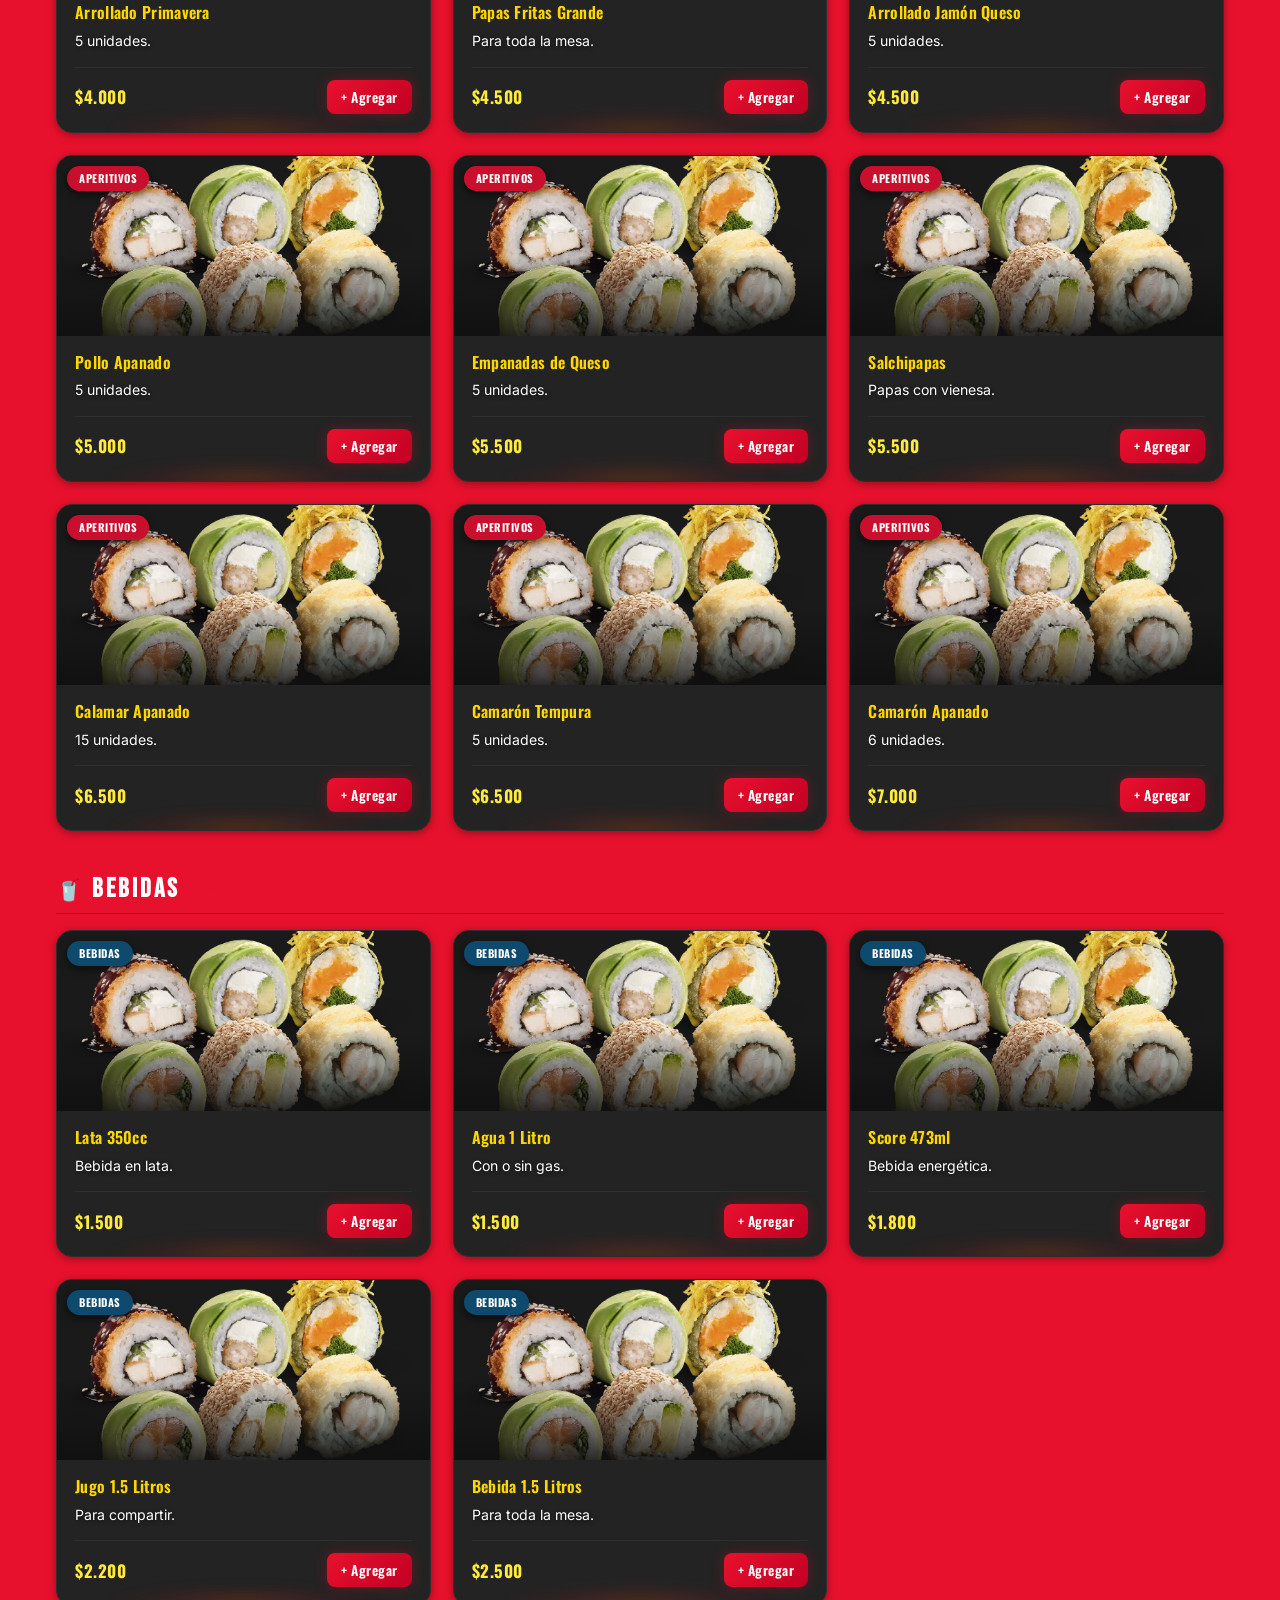
==== commit 851c8dba: "pendientes y se agregaron animaciones" ====
--- a/koari-web/index.html
+++ b/koari-web/index.html
@@ -5,11 +5,39 @@
   <meta name="viewport" content="width=device-width, initial-scale=1.0">
   <title>Sushi Nan — Pedidos Online</title>
   <meta name="description" content="Pide tus rolls y combos favoritos de Sushi Nan directamente por WhatsApp.">
+  <meta name="theme-color" content="#e8112d">
+  <meta name="robots" content="index,follow">
+  <meta property="og:type" content="restaurant">
+  <meta property="og:locale" content="es_CL">
+  <meta property="og:title" content="Sushi Nan — Pedidos Online">
+  <meta property="og:description" content="Rolls, promociones y sushi con retiro o delivery en Recoleta y comunas cercanas.">
+  <meta property="og:image" content="img/logo-sushinan.png">
+  <script type="application/ld+json">
+  {
+    "@context": "https://schema.org",
+    "@type": "Restaurant",
+    "name": "Sushi Nan",
+    "servesCuisine": "Sushi",
+    "telephone": "+56936413434",
+    "priceRange": "$$",
+    "address": {
+      "@type": "PostalAddress",
+      "streetAddress": "Nueva Recoleta 3632",
+      "addressLocality": "Recoleta",
+      "addressRegion": "Región Metropolitana",
+      "addressCountry": "CL"
+    },
+    "sameAs": [
+      "https://www.instagram.com/sushinan.s.centro/",
+      "https://www.facebook.com/www.sushinan.cl"
+    ]
+  }
+  </script>
   <link rel="icon" type="image/png" href="img/logo-sushinan.png">
   <link rel="preconnect" href="https://fonts.googleapis.com">
   <link rel="preconnect" href="https://fonts.gstatic.com" crossorigin>
   <link href="https://fonts.googleapis.com/css2?family=Bebas+Neue&family=Oswald:wght@400;500;600;700&family=Inter:wght@400;500;600&display=swap" rel="stylesheet">
-  <link rel="stylesheet" href="css/styles.css?v=39">
+  <link rel="stylesheet" href="css/styles.css?v=45">
 </head>
 <body>
 
@@ -35,12 +63,12 @@
       <img src="img/logo-sushinan.png" alt="Logo" class="header__logo" id="header-logo">
       <span class="header__nombre" id="header-nombre">Sushi Nan</span>
     </div>
-    <button class="header__cart-btn" id="cart-toggle" aria-label="Ver carrito">
+    <button class="header__cart-btn" id="cart-toggle" aria-label="Ver carrito" aria-controls="carrito-panel" aria-expanded="false">
       <svg class="cart-icon" width="18" height="18" viewBox="0 0 24 24" fill="none" stroke="currentColor" stroke-width="2.5" stroke-linecap="round" stroke-linejoin="round">
         <circle cx="9" cy="21" r="1"/><circle cx="20" cy="21" r="1"/>
         <path d="M1 1h4l2.68 13.39a2 2 0 0 0 2 1.61h9.72a2 2 0 0 0 2-1.61L23 6H6"/>
       </svg>
-      <span id="cart-count">0</span>
+      <span id="cart-count" aria-live="polite">0</span>
     </button>
   </header>
 
@@ -48,9 +76,11 @@
   <div class="busqueda-barra">
     <div class="busqueda-wrap">
       <svg class="busqueda-icono" width="16" height="16" viewBox="0 0 24 24" fill="none" stroke="currentColor" stroke-width="2.5" stroke-linecap="round" stroke-linejoin="round"><circle cx="11" cy="11" r="8"/><path d="m21 21-4.35-4.35"/></svg>
+      <label class="sr-only" for="busqueda-input">Buscar productos</label>
       <input type="search" id="busqueda-input" class="busqueda-input" placeholder="Buscar producto..." autocomplete="off" spellcheck="false">
       <button class="busqueda-limpiar" id="busqueda-limpiar" aria-label="Limpiar">✕</button>
     </div>
+    <p class="busqueda-estado sr-only" id="busqueda-estado" aria-live="polite"></p>
   </div>
 
   <!-- NAV CATEGORÍAS -->
@@ -64,14 +94,14 @@
   </main>
 
   <!-- CARRITO LATERAL -->
-  <aside class="carrito" id="carrito-panel" aria-label="Mi pedido">
+  <aside class="carrito" id="carrito-panel" role="dialog" aria-modal="true" aria-hidden="true" aria-labelledby="carrito-titulo" tabindex="-1">
     <div class="carrito__header">
       <div class="carrito__header-left">
         <svg width="20" height="20" viewBox="0 0 24 24" fill="none" stroke="currentColor" stroke-width="2.5" stroke-linecap="round" stroke-linejoin="round" style="color:#e8112d">
           <circle cx="9" cy="21" r="1"/><circle cx="20" cy="21" r="1"/>
           <path d="M1 1h4l2.68 13.39a2 2 0 0 0 2 1.61h9.72a2 2 0 0 0 2-1.61L23 6H6"/>
         </svg>
-        <h2>Mi Pedido</h2>
+        <h2 id="carrito-titulo">Mi Pedido</h2>
       </div>
       <button class="carrito__cerrar" id="cart-close" aria-label="Cerrar carrito">✕</button>
     </div>
@@ -87,21 +117,27 @@
 
       <!-- DATOS DEL CLIENTE -->
       <div class="cliente-seccion">
+        <p class="pago-titulo">MODALIDAD</p>
+        <div class="modalidad-opciones" role="group" aria-label="Modalidad del pedido">
+          <button class="modalidad-btn activo" type="button" data-modalidad="delivery" aria-pressed="true">🛵 Delivery</button>
+          <button class="modalidad-btn" type="button" data-modalidad="retiro" aria-pressed="false">🏪 Retiro en local</button>
+        </div>
+        <p class="estado-negocio" id="estado-negocio" aria-live="polite"></p>
         <p class="pago-titulo">TUS DATOS</p>
         <div class="cliente-campos">
           <div class="cliente-campo">
             <label for="cliente-nombre">Nombre</label>
-            <input type="text" id="cliente-nombre" placeholder="¿Cómo te llamas?" autocomplete="name">
+            <input type="text" id="cliente-nombre" placeholder="¿Cómo te llamas?" autocomplete="name" required>
           </div>
           <div class="cliente-campo">
             <label for="cliente-telefono">Teléfono</label>
-            <input type="tel" id="cliente-telefono" placeholder="+56 9 XXXX XXXX" autocomplete="tel">
-          </div>
-          <div class="cliente-campo">
+            <input type="tel" id="cliente-telefono" placeholder="+56 9 XXXX XXXX" autocomplete="tel" inputmode="tel" required>
+          </div>
+          <div class="cliente-campo campo-delivery">
             <label for="cliente-direccion">Dirección</label>
             <input type="text" id="cliente-direccion" placeholder="Calle y número" autocomplete="street-address">
           </div>
-          <div class="cliente-campo">
+          <div class="cliente-campo campo-delivery">
             <label for="cliente-comuna">Comuna</label>
             <select id="cliente-comuna">
               <option value="">Selecciona tu comuna...</option>
@@ -111,6 +147,7 @@
             <label for="cliente-nota">Nota (opcional)</label>
             <input type="text" id="cliente-nota" placeholder="Ej: dejar en conserjería, sin ají...">
           </div>
+          <p class="form-error" id="form-error" role="alert" aria-live="assertive"></p>
         </div>
       </div>
 
@@ -118,13 +155,13 @@
       <div class="pago-seccion" id="pago-seccion">
         <p class="pago-titulo">MÉTODO DE PAGO</p>
         <div class="pago-opciones">
-          <button class="pago-btn activo" data-metodo="efectivo">
+          <button class="pago-btn activo" type="button" data-metodo="efectivo" aria-pressed="true">
             <span>💵</span> Efectivo
           </button>
-          <button class="pago-btn" data-metodo="transferencia">
+          <button class="pago-btn" type="button" data-metodo="transferencia" aria-pressed="false">
             <span>🏦</span> Transfer.
           </button>
-          <button class="pago-btn" data-metodo="tarjeta">
+          <button class="pago-btn" type="button" data-metodo="tarjeta" aria-pressed="false">
             <span>💳</span> Tarjeta
           </button>
         </div>
@@ -151,6 +188,7 @@
           <span id="carrito-costo-envio">$0</span>
         </div>
       </div>
+      <p class="carrito__aviso" id="carrito-aviso"></p>
       <div class="carrito__total">
         <span class="carrito__total-label">Total</span>
         <span class="carrito__total-valor" id="carrito-total">$0</span>
@@ -161,22 +199,24 @@
         </svg>
         <span id="btn-pedir-texto">Pedir por WhatsApp</span>
       </button>
+      <button class="btn-vaciar" id="btn-vaciar" type="button">Vaciar pedido</button>
     </div>
   </aside>
 
   <div class="overlay" id="overlay"></div>
 
   <!-- MODAL PRODUCTO -->
-  <div class="modal-overlay" id="modal-overlay" aria-modal="true" role="dialog" aria-label="Detalle del producto">
+  <div class="modal-overlay" id="modal-overlay" aria-modal="true" aria-hidden="true" role="dialog" aria-labelledby="modal-nombre">
     <div class="modal-card" id="modal-card">
       <button class="modal-cerrar" id="modal-cerrar" aria-label="Cerrar">✕</button>
       <div class="modal-img-wrap">
-        <img src="" alt="" class="modal-img" id="modal-img">
+        <img src="" alt="" class="modal-img" id="modal-img" width="600" height="360" decoding="async">
         <span class="modal-badge" id="modal-badge"></span>
       </div>
       <div class="modal-info">
         <h2 class="modal-nombre" id="modal-nombre"></h2>
         <p class="modal-desc" id="modal-desc"></p>
+        <p class="modal-disponibilidad" id="modal-disponibilidad" hidden></p>
         <div class="modal-variaciones" id="modal-variaciones"></div>
         <div class="modal-bottom">
           <span class="modal-precio" id="modal-precio"></span>
@@ -186,8 +226,31 @@
     </div>
   </div>
 
+  <!-- CONFIRMACIÓN FINAL DEL PEDIDO -->
+  <div class="confirmacion-overlay" id="confirmacion-overlay" aria-modal="true" aria-hidden="true" role="dialog" aria-labelledby="confirmacion-titulo">
+    <div class="confirmacion-card" id="confirmacion-card" tabindex="-1">
+      <button class="modal-cerrar" id="confirmacion-cerrar" type="button" aria-label="Cerrar confirmación">✕</button>
+      <div class="confirmacion-check" aria-hidden="true">
+        <svg viewBox="0 0 52 52"><circle cx="26" cy="26" r="23"/><path d="M15 27l7 7 15-16"/></svg>
+      </div>
+      <p class="confirmacion-eyebrow">REVISA TU PEDIDO</p>
+      <h2 id="confirmacion-titulo">Todo listo para WhatsApp</h2>
+      <div class="confirmacion-resumen" id="confirmacion-resumen"></div>
+      <p class="confirmacion-nota">WhatsApp se abrirá con el pedido preparado. Solo tendrás que presionar Enviar.</p>
+      <button class="btn-pedir" id="confirmacion-continuar" type="button">Continuar a WhatsApp</button>
+      <button class="confirmacion-volver" id="confirmacion-volver" type="button">Volver y editar</button>
+    </div>
+  </div>
+
+  <!-- NOTIFICACIÓN DEL CARRITO -->
+  <div class="toast-carrito" id="toast-carrito" role="status" aria-live="polite" aria-atomic="true">
+    <span class="toast-carrito__icono" aria-hidden="true">✓</span>
+    <span class="toast-carrito__texto" id="toast-carrito-texto"></span>
+    <button class="toast-carrito__deshacer" id="toast-deshacer" type="button">Deshacer</button>
+  </div>
+
   <!-- BOTÓN FLOTANTE WHATSAPP -->
-  <a class="wsp-flotante" id="wsp-flotante" href="#" target="_blank" aria-label="Escríbenos por WhatsApp">
+  <a class="wsp-flotante" id="wsp-flotante" href="#" target="_blank" rel="noopener noreferrer" aria-label="Escríbenos por WhatsApp">
     <svg width="28" height="28" viewBox="0 0 24 24" fill="currentColor">
       <path d="M17.472 14.382c-.297-.149-1.758-.867-2.03-.967-.273-.099-.471-.148-.67.15-.197.297-.767.966-.94 1.164-.173.199-.347.223-.644.075-.297-.15-1.255-.463-2.39-1.475-.883-.788-1.48-1.761-1.653-2.059-.173-.297-.018-.458.13-.606.134-.133.298-.347.446-.52.149-.174.198-.298.298-.497.099-.198.05-.371-.025-.52-.075-.149-.669-1.612-.916-2.207-.242-.579-.487-.5-.669-.51-.173-.008-.371-.01-.57-.01-.198 0-.52.074-.792.372-.272.297-1.04 1.016-1.04 2.479 0 1.462 1.065 2.875 1.213 3.074.149.198 2.096 3.2 5.077 4.487.709.306 1.262.489 1.694.625.712.227 1.36.195 1.871.118.571-.085 1.758-.719 2.006-1.413.248-.694.248-1.289.173-1.413-.074-.124-.272-.198-.57-.347m-5.421 7.403h-.004a9.87 9.87 0 01-5.031-1.378l-.361-.214-3.741.982.998-3.648-.235-.374a9.86 9.86 0 01-1.51-5.26c.001-5.45 4.436-9.884 9.888-9.884 2.64 0 5.122 1.03 6.988 2.898a9.825 9.825 0 012.893 6.994c-.003 5.45-4.437 9.884-9.885 9.884m8.413-18.297A11.815 11.815 0 0012.05 0C5.495 0 .16 5.335.157 11.892c0 2.096.547 4.142 1.588 5.945L.057 24l6.305-1.654a11.882 11.882 0 005.683 1.448h.005c6.554 0 11.89-5.335 11.893-11.893a11.821 11.821 0 00-3.48-8.413z"/>
     </svg>
@@ -217,11 +280,11 @@
       <div class="footer__redes">
         <p class="footer__redes-titulo">Síguenos</p>
         <div class="footer__redes-links">
-          <a class="footer__red" id="footer-instagram" href="#" target="_blank" aria-label="Instagram">
+          <a class="footer__red" id="footer-instagram" href="#" target="_blank" rel="noopener noreferrer" aria-label="Instagram">
             <svg width="20" height="20" viewBox="0 0 24 24" fill="none" stroke="currentColor" stroke-width="2" stroke-linecap="round" stroke-linejoin="round"><rect x="2" y="2" width="20" height="20" rx="5" ry="5"/><path d="M16 11.37A4 4 0 1 1 12.63 8 4 4 0 0 1 16 11.37z"/><line x1="17.5" y1="6.5" x2="17.51" y2="6.5"/></svg>
             Instagram
           </a>
-          <a class="footer__red" id="footer-facebook" href="#" target="_blank" aria-label="Facebook">
+          <a class="footer__red" id="footer-facebook" href="#" target="_blank" rel="noopener noreferrer" aria-label="Facebook">
             <svg width="20" height="20" viewBox="0 0 24 24" fill="currentColor"><path d="M24 12.073c0-6.627-5.373-12-12-12s-12 5.373-12 12c0 5.99 4.388 10.954 10.125 11.854v-8.385H7.078v-3.47h3.047V9.43c0-3.007 1.792-4.669 4.533-4.669 1.312 0 2.686.235 2.686.235v2.953H15.83c-1.491 0-1.956.925-1.956 1.874v2.25h3.328l-.532 3.47h-2.796v8.385C19.612 23.027 24 18.062 24 12.073z"/></svg>
             Facebook
           </a>
@@ -229,14 +292,13 @@
       </div>
     </div>
     <div class="footer__bottom">
-      <p>© 2025 Sushi Nan · Todos los derechos reservados · Pedidos sujetos a disponibilidad</p>
+      <p>© <span id="footer-year"></span> Sushi Nan · Todos los derechos reservados · Pedidos sujetos a disponibilidad</p>
     </div>
   </footer>
 
-  <script src="js/data.js?v=4"></script>
+  <script src="js/data.js?v=5"></script>
   <script src="js/placeholders.js?v=2"></script>
-  <script src="js/ilustraciones.js?v=1"></script>
-  <script src="js/cart.js?v=4"></script>
-  <script src="js/app.js?v=13"></script>
+  <script src="js/cart.js?v=7"></script>
+  <script src="js/app.js?v=20"></script>
 </body>
 </html>
--- a/koari-web/css/styles.css
+++ b/koari-web/css/styles.css
@@ -1,5 +1,3 @@
-@import url('https://fonts.googleapis.com/css2?family=Bebas+Neue&family=Oswald:wght@400;500;600;700&family=Inter:wght@400;500;600&display=swap');
-
 /* =====================
    VARIABLES
    ===================== */
@@ -44,6 +42,17 @@
 
 *, *::before, *::after { box-sizing: border-box; margin: 0; padding: 0; }
 html { scroll-behavior: smooth; }
+[hidden] { display: none !important; }
+.sin-scroll { overflow: hidden; }
+.sr-only {
+  position: absolute !important;
+  width: 1px; height: 1px;
+  padding: 0; margin: -1px;
+  overflow: hidden; clip: rect(0, 0, 0, 0);
+  white-space: nowrap; border: 0;
+}
+:focus-visible { outline: 3px solid #fff; outline-offset: 3px; }
+.producto-card.agotado .producto-card__img { filter: grayscale(1); opacity: 0.55; }
 
 /* =====================
    BODY — TEXTURA FUEGO
@@ -404,6 +413,7 @@
   display: flex;
   align-items: center;
   gap: 6px;
+  position: relative;
 }
 
 .categoria-btn:hover {
@@ -415,7 +425,23 @@
   background: var(--rojo);
   color: #fff;
   border-color: var(--rojo);
-  box-shadow: none;
+  box-shadow: 0 0 0 1px rgba(255,140,0,.2), 0 4px 18px rgba(232,17,45,.35);
+  animation: categoria-fuego 1.6s ease-in-out infinite alternate;
+}
+
+.categoria-btn.activa::after {
+  content: '';
+  position: absolute;
+  left: 24%; right: 24%; bottom: -4px;
+  height: 3px;
+  border-radius: 99px;
+  background: linear-gradient(90deg, transparent, #ffcc54, #ff5a00, transparent);
+  box-shadow: 0 0 9px #ff6a00;
+}
+
+@keyframes categoria-fuego {
+  from { box-shadow: 0 0 0 1px rgba(255,140,0,.2), 0 4px 14px rgba(232,17,45,.28); }
+  to { box-shadow: 0 0 0 1px rgba(255,190,70,.55), 0 5px 25px rgba(255,82,0,.62); }
 }
 
 /* =====================
@@ -489,29 +515,48 @@
   box-shadow: 0 2px 10px rgba(0,0,0,0.35);
 }
 
+.producto-card::before {
+  content: '';
+  position: absolute;
+  left: 12%; right: 12%; bottom: -15px;
+  height: 34px;
+  z-index: 3;
+  border-radius: 50%;
+  background: radial-gradient(ellipse, rgba(255,104,0,.52), rgba(232,17,45,.2) 45%, transparent 72%);
+  filter: blur(7px);
+  opacity: .42;
+  pointer-events: none;
+  transition: opacity .25s ease, transform .25s ease;
+}
+
 /* Halo de fuego que aparece al pasar el mouse */
 .producto-card::after {
   content: '';
   position: absolute;
-  inset: 0;
+  inset: -1px;
   border-radius: inherit;
-  padding: 1px;
-  background: linear-gradient(135deg, rgba(232,17,45,0.55), rgba(255,140,0,0.35) 45%, transparent 70%);
-  -webkit-mask: linear-gradient(#000 0 0) content-box, linear-gradient(#000 0 0);
-  -webkit-mask-composite: xor;
-          mask-composite: exclude;
+  border: 2px solid rgba(255,92,0,.9);
+  background: transparent;
+  box-shadow: inset 0 0 24px rgba(232,17,45,.28), 0 0 22px rgba(255,82,0,.48);
   opacity: 0;
   transition: opacity .28s ease;
   pointer-events: none;
 }
 
-.producto-card:hover {
+.producto-card:hover,
+.producto-card:focus-within {
   transform: translateY(-6px);
-  border-color: transparent;
-  box-shadow: 0 10px 28px rgba(0,0,0,0.55);
-}
-
-.producto-card:hover::after { opacity: 1; }
+  border-color: rgba(255,115,25,.75);
+  box-shadow: 0 12px 32px rgba(0,0,0,.58), 0 0 22px rgba(232,17,45,.25);
+}
+
+.producto-card:hover::after,
+.producto-card:focus-within::after,
+.producto-card:active::after { opacity: 1; }
+
+.producto-card:hover::before,
+.producto-card:focus-within::before,
+.producto-card:active::before { opacity: 1; transform: translateY(-8px) scaleX(1.08); }
 
 /* Imagen */
 .producto-card__img-wrap {
@@ -542,6 +587,35 @@
 }
 
 .producto-card:hover .producto-card__img { transform: scale(1.06); }
+
+/* Aparición progresiva y carga suave de fotografías */
+.producto-card.reveal-pending {
+  opacity: 0;
+  transform: translateY(22px) scale(.985);
+}
+
+.producto-card.reveal-pending.revelada {
+  opacity: 1;
+  transform: translateY(0) scale(1);
+  transition: opacity .48s ease var(--reveal-delay, 0ms),
+              transform .48s cubic-bezier(.2,.8,.2,1) var(--reveal-delay, 0ms),
+              box-shadow .22s ease;
+}
+
+.producto-card.reveal-pending.revelada:hover,
+.producto-card.reveal-pending.revelada:focus-within { transform: translateY(-6px); }
+
+.producto-card__img-wrap.cargando::before {
+  content: '';
+  position: absolute;
+  inset: 0;
+  z-index: 2;
+  background: linear-gradient(105deg, #181818 20%, #2b2b2b 38%, #181818 56%);
+  background-size: 220% 100%;
+  animation: imagen-shimmer 1.25s linear infinite;
+}
+
+@keyframes imagen-shimmer { to { background-position-x: -220%; } }
 
 /* Badge — posicionado sobre la imagen */
 .producto-card__badge {
@@ -806,6 +880,18 @@
   gap: 12px;
 }
 
+.carrito-item { animation: carrito-item-in .24s cubic-bezier(.2,.8,.2,1) both; }
+.carrito-item.saliendo { animation: carrito-item-out .18s ease forwards; pointer-events: none; }
+
+@keyframes carrito-item-in {
+  from { opacity: 0; transform: translateX(18px); }
+  to { opacity: 1; transform: translateX(0); }
+}
+
+@keyframes carrito-item-out {
+  to { opacity: 0; transform: translateX(24px); max-height: 0; padding-block: 0; }
+}
+
 .carrito-item__info { flex: 1; min-width: 0; }
 
 .carrito-item__nombre {
@@ -855,6 +941,24 @@
   border-top: 1px solid rgba(232,17,45,0.12);
   background: linear-gradient(0deg, #080808 0%, #0a0a0a 100%);
   flex-shrink: 0;
+}
+
+.carrito__desglose {
+  border-top: 1px solid rgba(255,255,255,0.07);
+  padding-top: 10px;
+  margin-bottom: 10px;
+}
+
+.carrito__desglose-fila {
+  display: flex;
+  justify-content: space-between;
+  font-size: 0.8rem;
+  color: var(--texto-2);
+  margin-bottom: 5px;
+}
+
+.carrito__desglose-envio {
+  color: var(--dorado);
 }
 
 .carrito__total {
@@ -884,6 +988,11 @@
   filter: drop-shadow(0 0 8px rgba(255,160,0,0.35));
 }
 
+.carrito__total-valor.actualizado { animation: total-pop .32s cubic-bezier(.2,.9,.3,1); }
+@keyframes total-pop {
+  45% { transform: scale(1.12); filter: drop-shadow(0 0 15px rgba(255,160,0,.65)); }
+}
+
 .btn-pedir {
   width: 100%;
   background: linear-gradient(135deg, #25D366 0%, #1da851 100%);
@@ -917,12 +1026,38 @@
   box-shadow: none;
 }
 
+.btn-pedir.llamada-atencion:not(:disabled) { animation: cta-atencion .8s ease; }
+@keyframes cta-atencion {
+  35% { transform: scale(1.025); box-shadow: 0 0 0 8px rgba(37,211,102,.12), 0 5px 32px rgba(37,211,102,.42); }
+}
+
+.btn-vaciar {
+  display: block;
+  margin: 10px auto 0;
+  padding: 5px 10px;
+  color: var(--texto-2);
+  background: transparent;
+  border: 0;
+  font: 500 0.75rem 'Inter', sans-serif;
+  text-decoration: underline;
+  cursor: pointer;
+}
+
+.carrito__aviso {
+  min-height: 18px;
+  margin-bottom: 8px;
+  color: var(--texto-2);
+  font-size: 0.72rem;
+  line-height: 1.4;
+  text-align: center;
+}
+
 /* =====================
    MÉTODO DE PAGO
    ===================== */
 .pago-seccion {
   margin-bottom: 14px;
-  padding-bottom: 14px;
+  padding: 14px 16px;
   border-bottom: 1px solid var(--borde);
 }
 
@@ -937,12 +1072,14 @@
 }
 
 .pago-opciones {
-  display: flex;
+  display: grid;
+  grid-template-columns: repeat(3, minmax(0, 1fr));
   gap: 6px;
+  width: 100%;
 }
 
 .pago-btn {
-  flex: 1;
+  min-width: 0;
   background: var(--bg-card);
   border: 1px solid var(--borde-2);
   border-radius: 8px;
@@ -960,6 +1097,7 @@
   gap: 3px;
   transition: all var(--trans);
   line-height: 1.2;
+  overflow-wrap: anywhere;
 }
 
 .pago-btn span:first-child { font-size: 1.1rem; }
@@ -976,6 +1114,40 @@
   color: #fff;
   box-shadow: 0 0 12px rgba(232,17,45,0.2);
 }
+
+.modalidad-opciones {
+  display: grid;
+  grid-template-columns: 1fr 1fr;
+  gap: 7px;
+  margin-bottom: 10px;
+}
+
+.modalidad-btn {
+  padding: 10px 8px;
+  border: 1px solid var(--borde-2);
+  border-radius: 9px;
+  color: var(--texto-2);
+  background: var(--bg-card);
+  font: 600 0.78rem 'Oswald', sans-serif;
+  cursor: pointer;
+}
+
+.modalidad-btn.activo {
+  color: #fff;
+  border-color: var(--rojo);
+  background: rgba(232,17,45,0.15);
+}
+
+.estado-negocio {
+  margin: 0 0 16px;
+  padding: 8px 10px;
+  border-radius: 7px;
+  font-size: 0.72rem;
+  line-height: 1.4;
+}
+
+.estado-negocio.abierto { color: #8bf0b0; background: rgba(37,211,102,0.1); }
+.estado-negocio.cerrado { color: #ffd182; background: rgba(255,160,0,0.1); }
 
 /* Panel transferencia */
 .transferencia-panel {
@@ -1124,6 +1296,29 @@
   color: var(--texto);
 }
 
+.form-error {
+  min-height: 0;
+  color: #ff8b9a;
+  font-size: 0.75rem;
+  line-height: 1.45;
+}
+
+.form-error:not(:empty) { min-height: 32px; }
+.form-error.exito { color: #75e89d; }
+
+.estado-carga {
+  max-width: 520px;
+  margin: 80px auto;
+  padding: 32px;
+  color: #fff;
+  text-align: center;
+  background: rgba(0,0,0,.5);
+  border-radius: 16px;
+}
+
+.estado-carga p { margin: 10px 0 20px; color: #ddd; }
+.estado-carga button { padding: 10px 18px; border: 0; border-radius: 8px; cursor: pointer; }
+
 /* =====================
    MODAL PRODUCTO
    ===================== */
@@ -1159,8 +1354,10 @@
   overflow: hidden;
   position: relative;
   box-shadow: 0 20px 60px rgba(0,0,0,0.8), 0 0 0 1px rgba(232,17,45,0.08);
-  animation: modal-up 0.22s cubic-bezier(0.34,1.56,0.64,1);
-}
+  transform-origin: center center;
+}
+
+.modal-card.animando { animation: modal-up .38s cubic-bezier(.18,.9,.24,1.12) both; }
 
 @keyframes modal-up {
   from { transform: translateY(24px) scale(0.97); opacity: 0; }
@@ -1212,6 +1409,27 @@
   padding: 18px 20px 22px;
 }
 
+.modal-card.animando .modal-img { animation: modal-imagen-in .62s cubic-bezier(.2,.8,.2,1) both; }
+.modal-card.animando .modal-nombre,
+.modal-card.animando .modal-desc,
+.modal-card.animando .modal-disponibilidad,
+.modal-card.animando .modal-variaciones,
+.modal-card.animando .modal-bottom { animation: modal-contenido-in .42s ease both; }
+.modal-card.animando .modal-nombre { animation-delay: 80ms; }
+.modal-card.animando .modal-desc { animation-delay: 125ms; }
+.modal-card.animando .modal-disponibilidad,
+.modal-card.animando .modal-variaciones { animation-delay: 170ms; }
+.modal-card.animando .modal-bottom { animation-delay: 215ms; }
+
+@keyframes modal-imagen-in {
+  from { opacity: .55; transform: scale(1.07); }
+  to { opacity: 1; transform: scale(1); }
+}
+@keyframes modal-contenido-in {
+  from { opacity: 0; transform: translateY(9px); }
+  to { opacity: 1; transform: translateY(0); }
+}
+
 .modal-nombre {
   font-family: 'Oswald', sans-serif;
   font-size: 1.25rem;
@@ -1226,6 +1444,17 @@
   color: var(--texto-2);
   line-height: 1.6;
   margin-bottom: 18px;
+}
+
+.modal-disponibilidad {
+  margin: 0 0 16px;
+  padding: 10px 12px;
+  border: 1px solid rgba(255, 192, 64, 0.3);
+  border-radius: 9px;
+  color: #ffd182;
+  background: rgba(255, 160, 0, 0.09);
+  font-size: 0.76rem;
+  line-height: 1.5;
 }
 
 .modal-bottom {
@@ -1421,6 +1650,121 @@
 }
 
 .busqueda-limpiar:hover { color: var(--rojo); }
+
+/* Vuelo del producto hacia el carrito */
+.producto-volando {
+  position: fixed;
+  z-index: 500;
+  object-fit: cover;
+  pointer-events: none;
+  box-shadow: 0 12px 35px rgba(0,0,0,.55), 0 0 0 2px rgba(232,17,45,.5);
+  will-change: transform, opacity;
+  opacity: 1;
+  border-radius: 16px;
+  transition: transform .68s cubic-bezier(.18,.72,.15,1), opacity .68s ease, border-radius .68s ease;
+}
+
+.producto-volando.en-vuelo {
+  transform: translate(var(--vuelo-x), var(--vuelo-y)) scale(.12) rotate(16deg);
+  opacity: .12;
+  border-radius: 50%;
+}
+
+.header__cart-btn.impacto { animation: carrito-impacto .42s cubic-bezier(.2,.9,.3,1); }
+@keyframes carrito-impacto {
+  45% { transform: scale(1.22); box-shadow: 0 0 0 9px rgba(255,100,0,.2), 0 0 22px rgba(255,90,0,.65); }
+}
+
+/* Notificación con acción de deshacer */
+.toast-carrito {
+  position: fixed;
+  left: 50%;
+  bottom: 24px;
+  z-index: 550;
+  width: min(440px, calc(100% - 28px));
+  display: grid;
+  grid-template-columns: 30px minmax(0, 1fr) auto;
+  align-items: center;
+  gap: 10px;
+  padding: 12px 14px;
+  border: 1px solid rgba(255,255,255,.12);
+  border-radius: 12px;
+  color: #fff;
+  background: rgba(18,18,18,.96);
+  box-shadow: 0 16px 50px rgba(0,0,0,.55);
+  backdrop-filter: blur(12px);
+  opacity: 0;
+  transform: translate(-50%, 24px) scale(.97);
+  pointer-events: none;
+  transition: opacity .22s ease, transform .28s cubic-bezier(.2,.8,.2,1);
+}
+
+.toast-carrito.visible { opacity: 1; transform: translate(-50%, 0) scale(1); pointer-events: auto; }
+.toast-carrito__icono {
+  display: grid; place-items: center;
+  width: 28px; height: 28px;
+  border-radius: 50%;
+  color: #07180d; background: #55df83;
+  font-weight: 900;
+}
+.toast-carrito__texto { overflow: hidden; text-overflow: ellipsis; white-space: nowrap; font-size: .82rem; }
+.toast-carrito__deshacer { border: 0; color: #ff9a66; background: none; font-weight: 700; cursor: pointer; }
+
+/* Confirmación previa a WhatsApp */
+.confirmacion-overlay {
+  position: fixed;
+  inset: 0;
+  z-index: 400;
+  display: none;
+  place-items: center;
+  padding: 18px;
+  background: rgba(0,0,0,.9);
+  backdrop-filter: blur(10px);
+}
+.confirmacion-overlay.activo { display: grid; animation: modal-fade .2s ease; }
+.confirmacion-card {
+  position: relative;
+  width: min(410px, 100%);
+  max-height: 92vh;
+  overflow-y: auto;
+  padding: 28px 24px 22px;
+  border: 1px solid rgba(232,17,45,.25);
+  border-radius: 20px;
+  color: #fff;
+  background: radial-gradient(circle at 50% 0, rgba(232,17,45,.13), transparent 42%), #121212;
+  box-shadow: 0 28px 80px rgba(0,0,0,.75);
+  text-align: center;
+  animation: confirmacion-in .38s cubic-bezier(.2,.9,.3,1) both;
+  outline: none;
+}
+@keyframes confirmacion-in {
+  from { opacity: 0; transform: translateY(24px) scale(.95); }
+  to { opacity: 1; transform: translateY(0) scale(1); }
+}
+.confirmacion-check { width: 64px; height: 64px; margin: 2px auto 13px; }
+.confirmacion-check svg { width: 100%; height: 100%; fill: none; stroke: #45dc79; stroke-width: 3; stroke-linecap: round; stroke-linejoin: round; }
+.confirmacion-overlay.activo .confirmacion-check circle { stroke-dasharray: 150; animation: check-circulo .65s ease both; }
+.confirmacion-overlay.activo .confirmacion-check path { stroke-dasharray: 40; animation: check-trazo .4s .38s ease both; }
+@keyframes check-circulo { from { stroke-dashoffset: 150; } to { stroke-dashoffset: 0; } }
+@keyframes check-trazo { from { stroke-dashoffset: 40; } to { stroke-dashoffset: 0; } }
+.confirmacion-eyebrow { margin-bottom: 5px; color: var(--rojo); font: 600 .68rem 'Oswald', sans-serif; letter-spacing: 2px; }
+.confirmacion-card h2 { font: 700 1.45rem 'Oswald', sans-serif; letter-spacing: .3px; }
+.confirmacion-resumen { margin: 20px 0 14px; padding: 10px 14px; border-radius: 11px; background: rgba(255,255,255,.04); }
+.confirmacion-resumen > div { display: flex; justify-content: space-between; gap: 16px; padding: 7px 0; color: var(--texto-2); font-size: .78rem; text-align: left; }
+.confirmacion-resumen strong { color: #fff; text-align: right; }
+.confirmacion-resumen .confirmacion-total { margin-top: 4px; padding-top: 11px; border-top: 1px solid rgba(255,255,255,.1); }
+.confirmacion-resumen .confirmacion-total strong { color: #ffc76b; font-size: 1.05rem; }
+.confirmacion-nota { margin-bottom: 17px; color: var(--texto-2); font-size: .73rem; line-height: 1.5; }
+.confirmacion-volver { margin-top: 10px; padding: 7px; border: 0; color: var(--texto-2); background: none; text-decoration: underline; cursor: pointer; }
+
+@media (prefers-reduced-motion: reduce) {
+  html { scroll-behavior: auto; }
+  *, *::before, *::after {
+    animation-duration: 0.01ms !important;
+    animation-iteration-count: 1 !important;
+    transition-duration: 0.01ms !important;
+  }
+}
 
 /* =====================
    BOTÓN FLOTANTE WA
